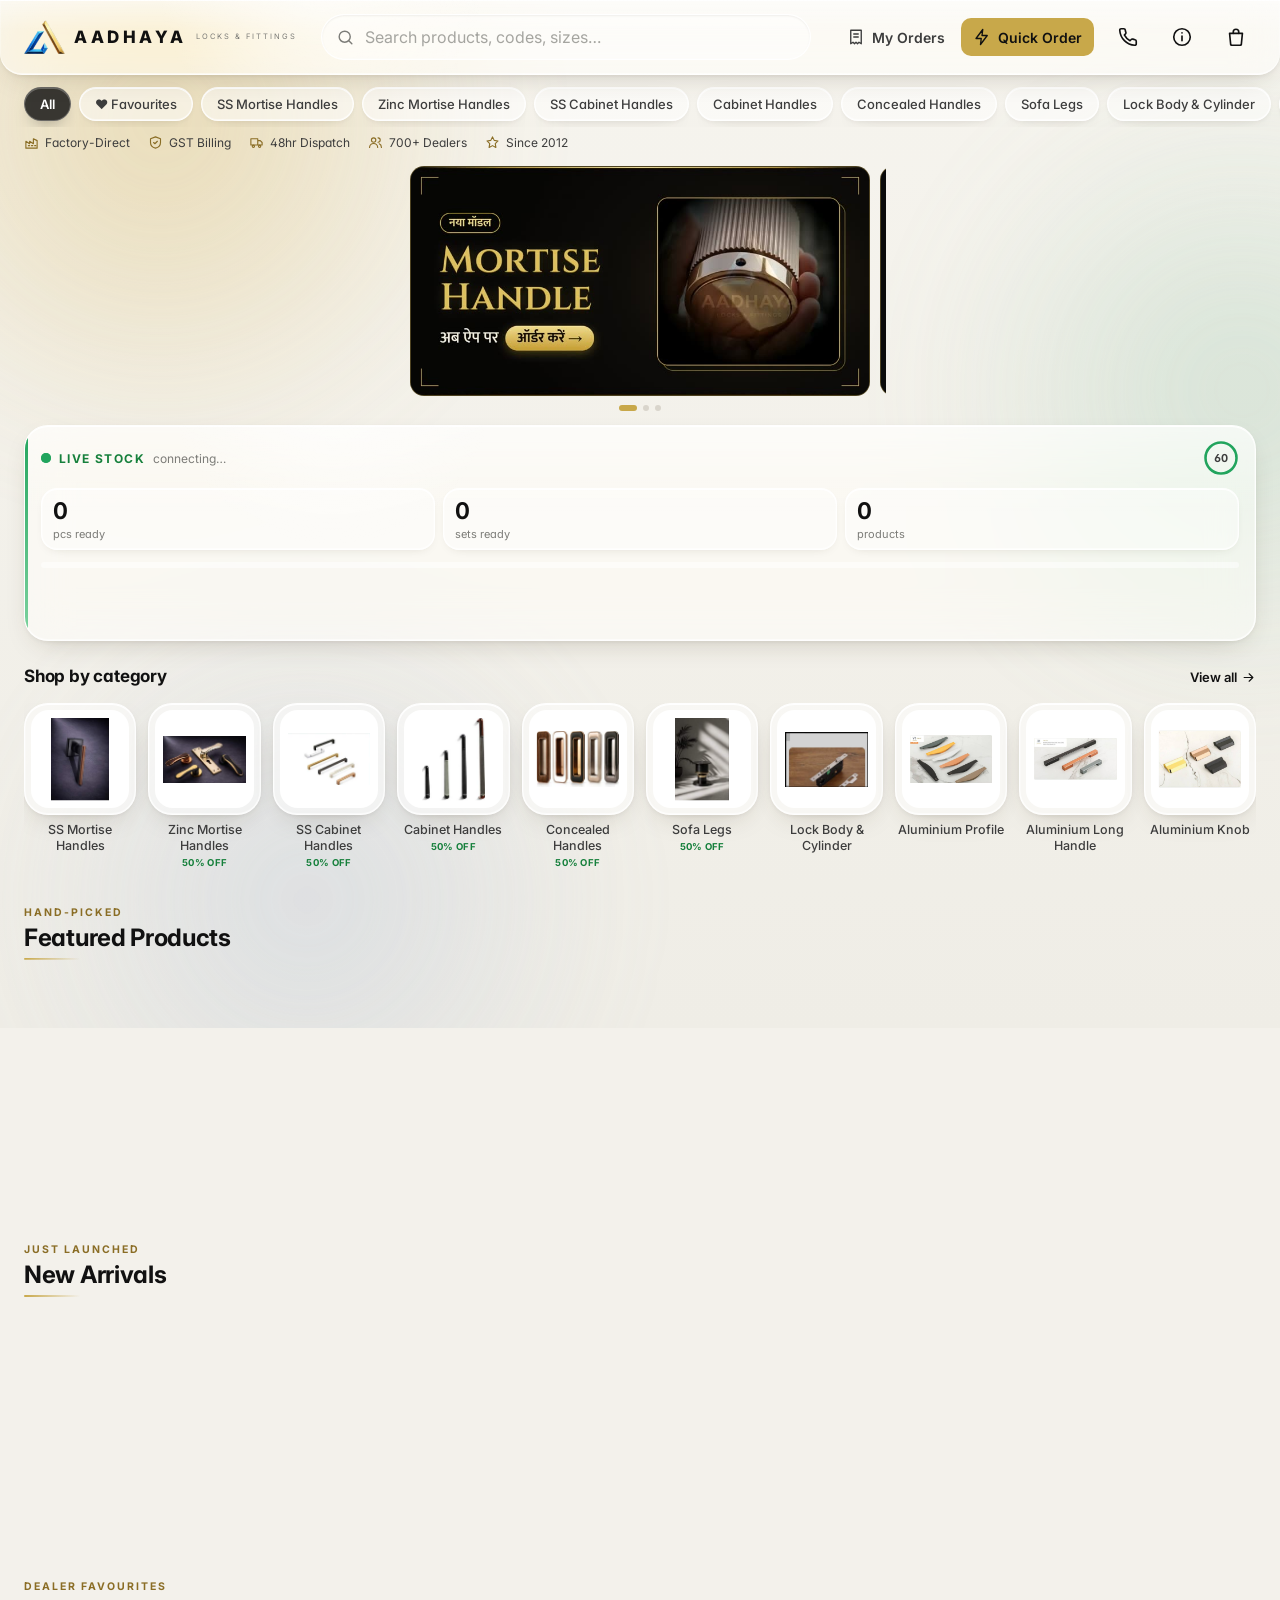
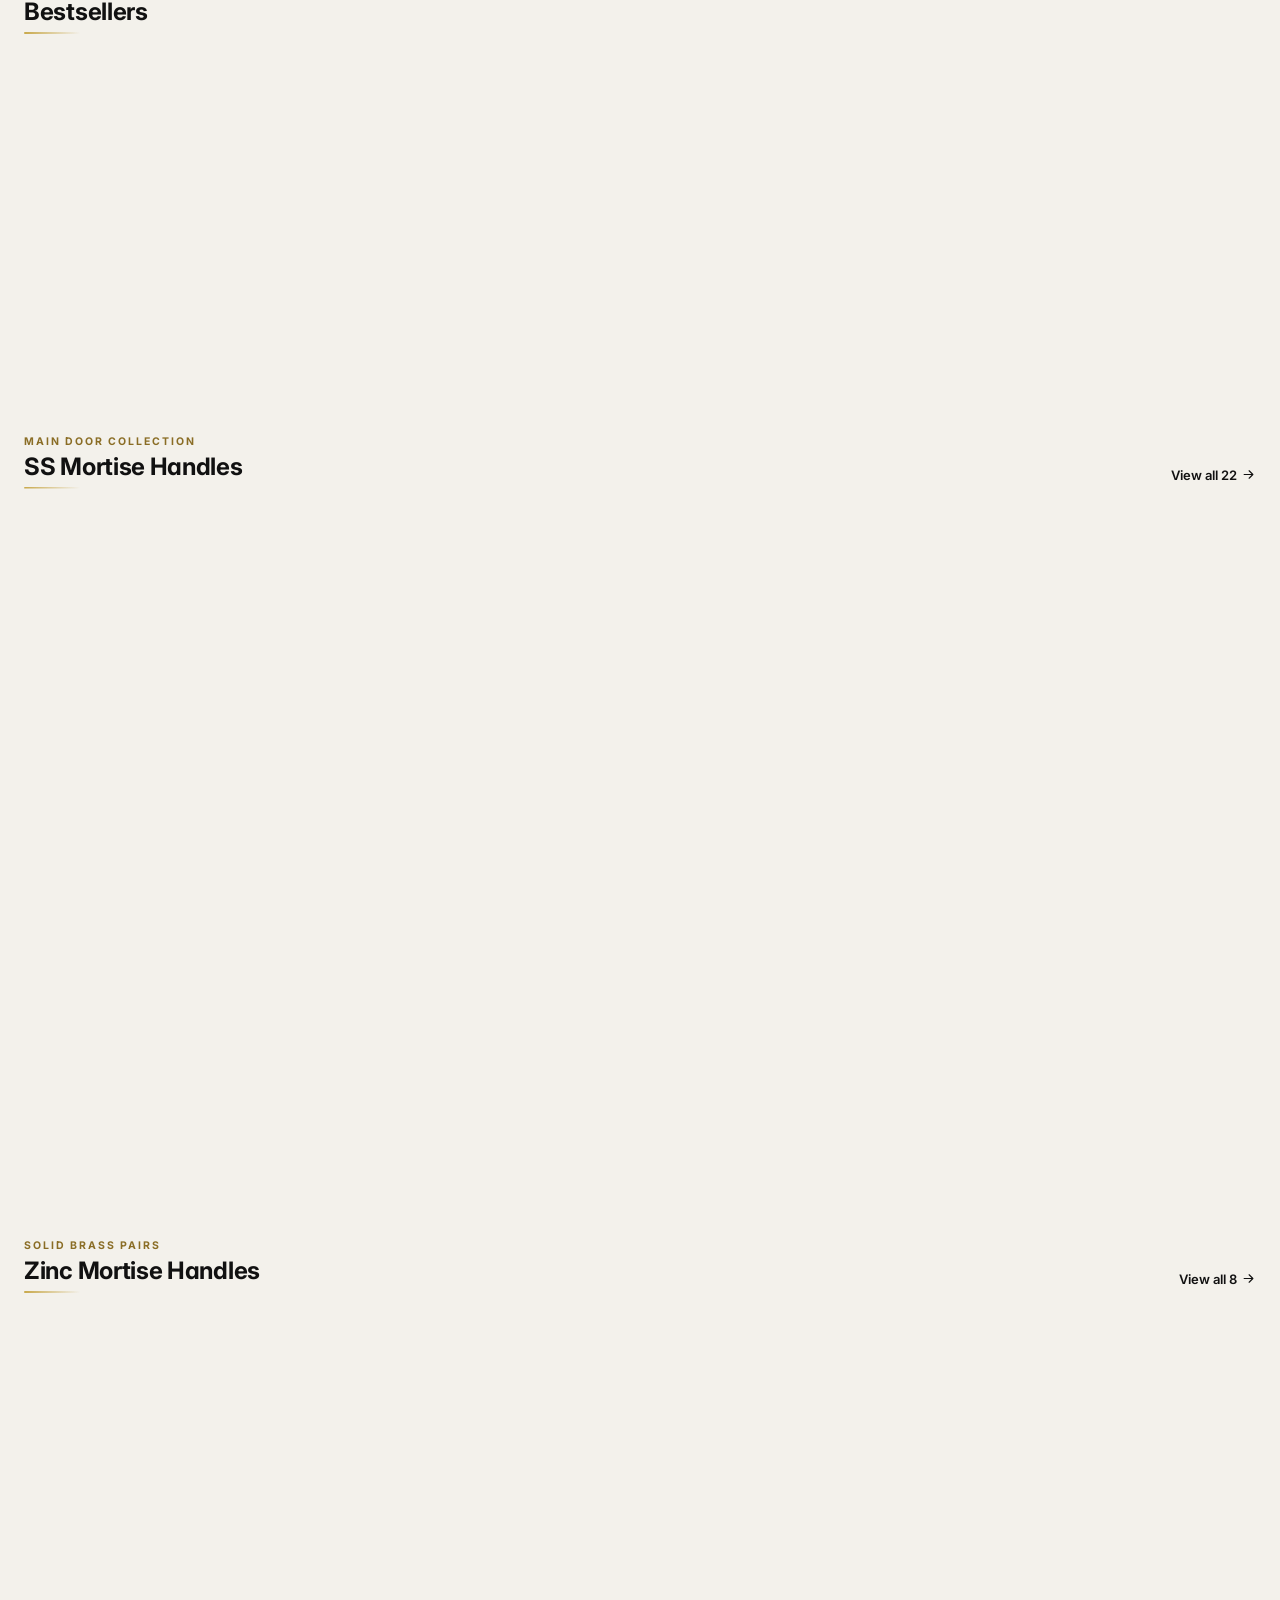
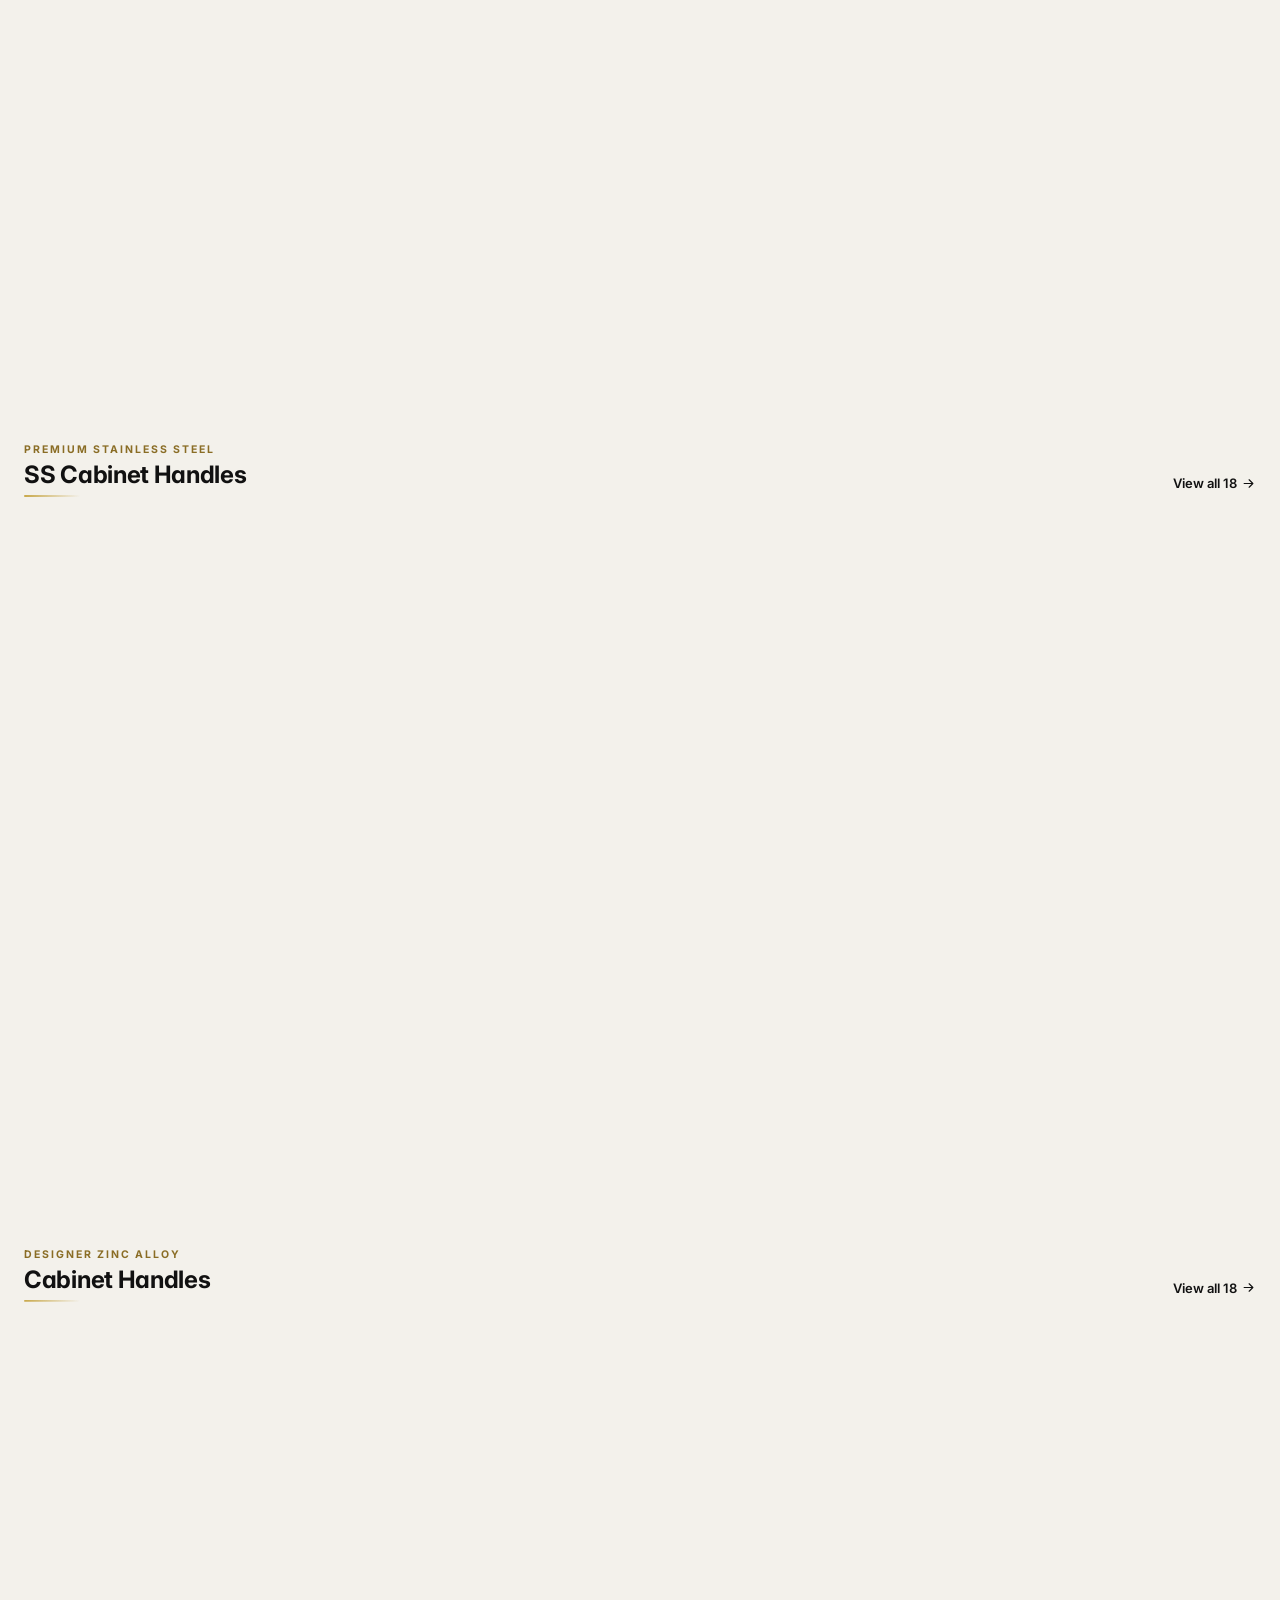
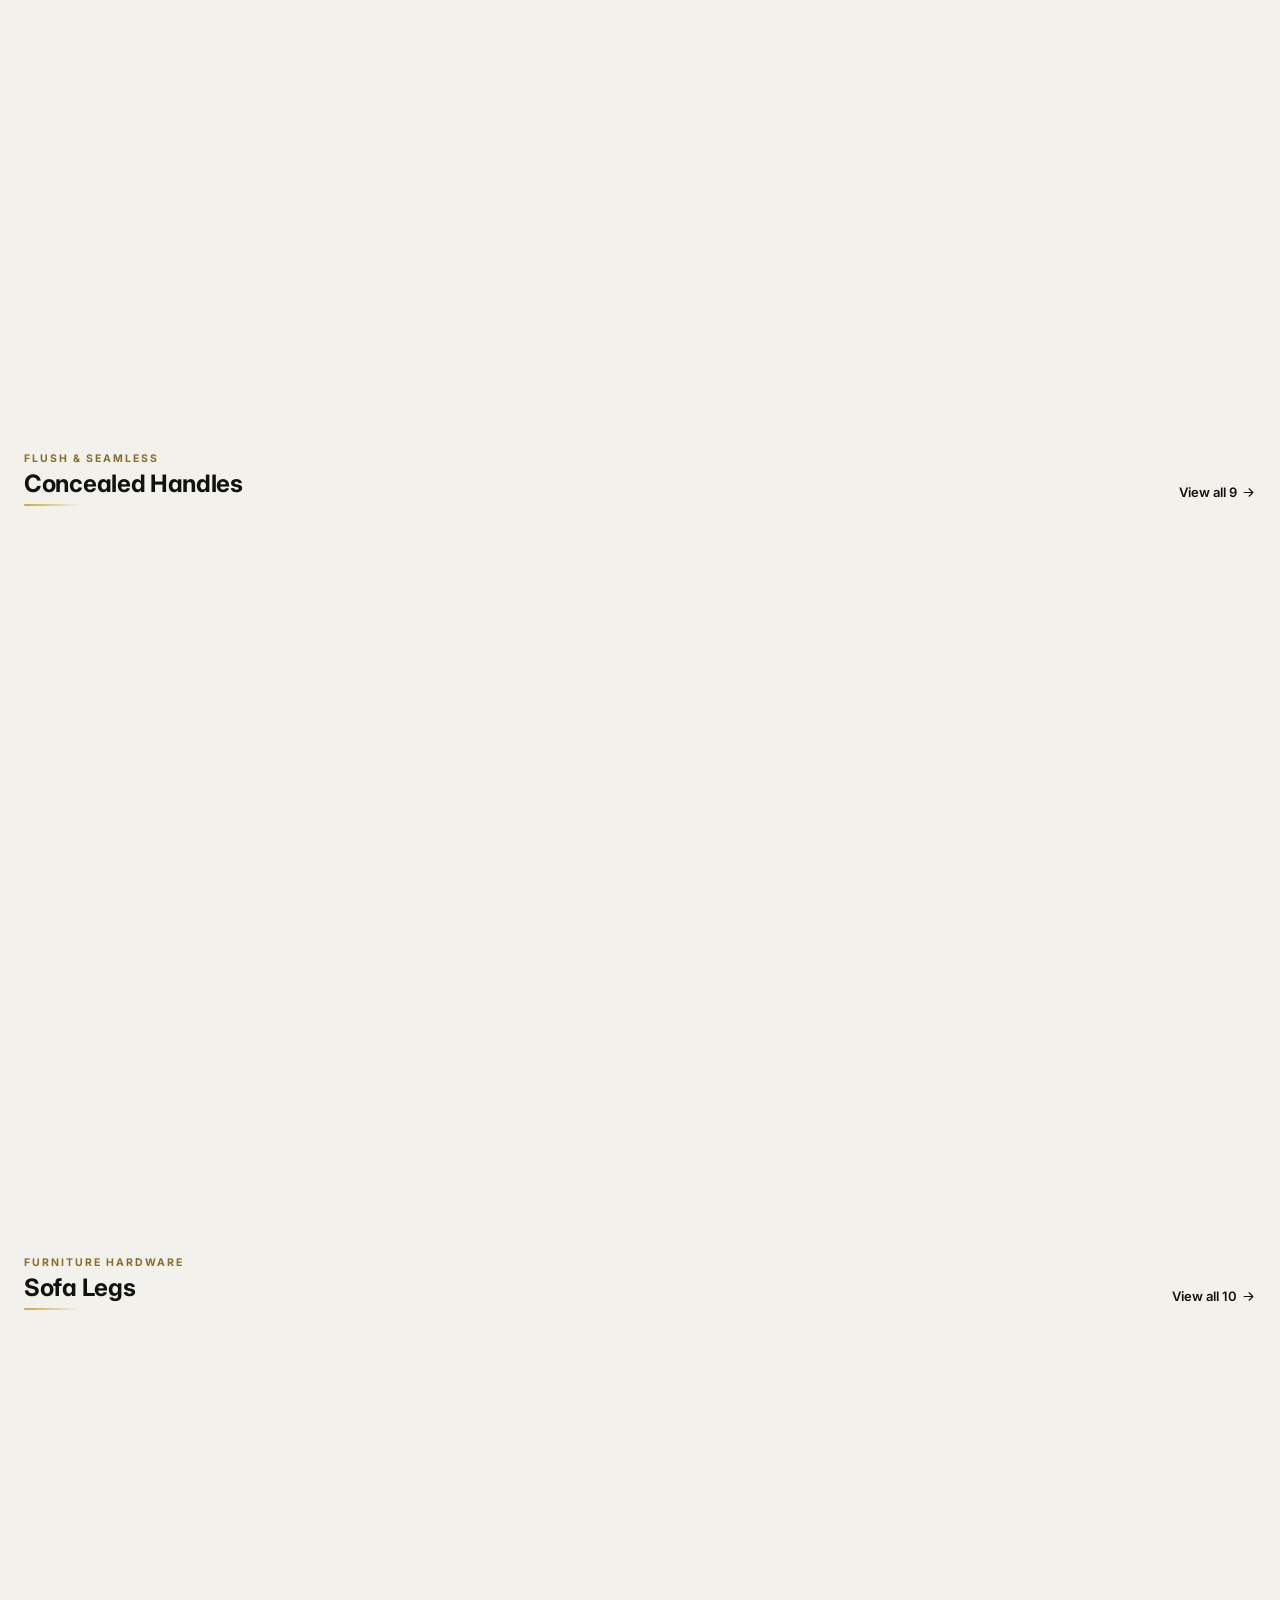
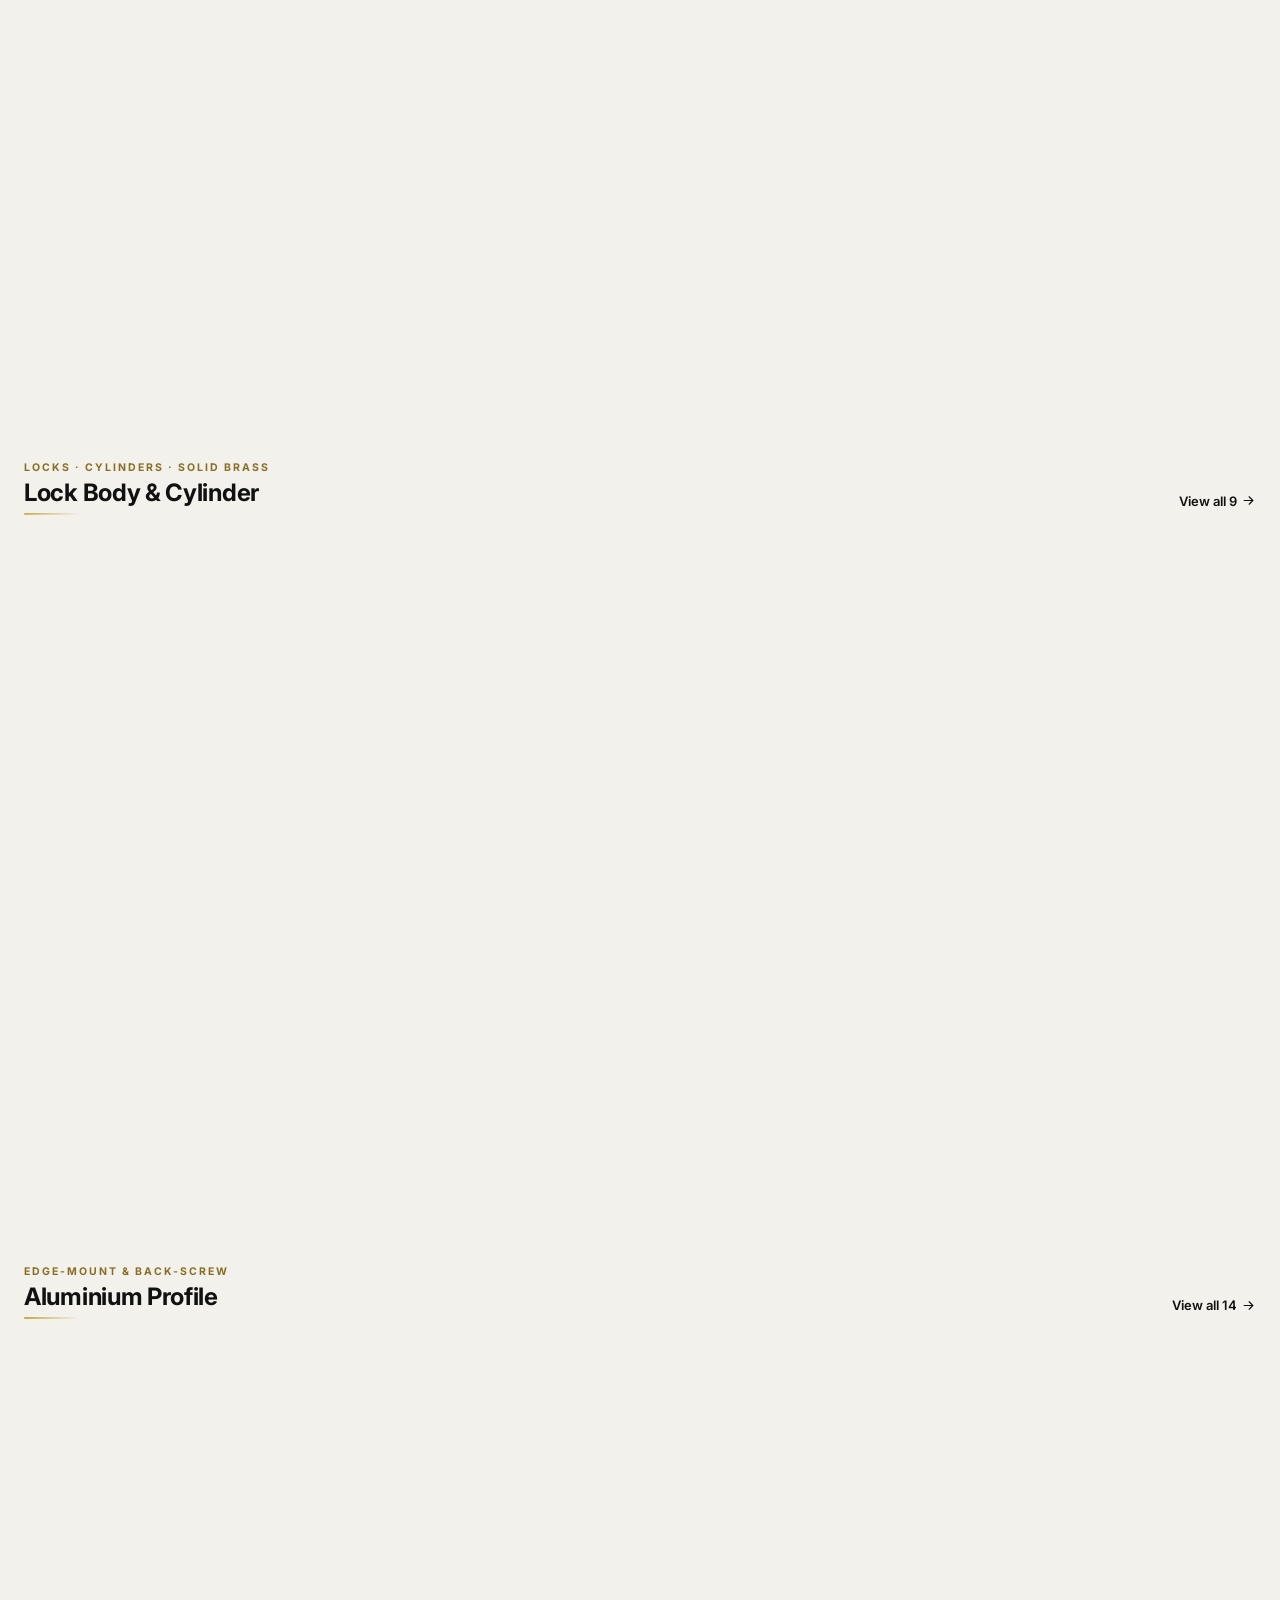
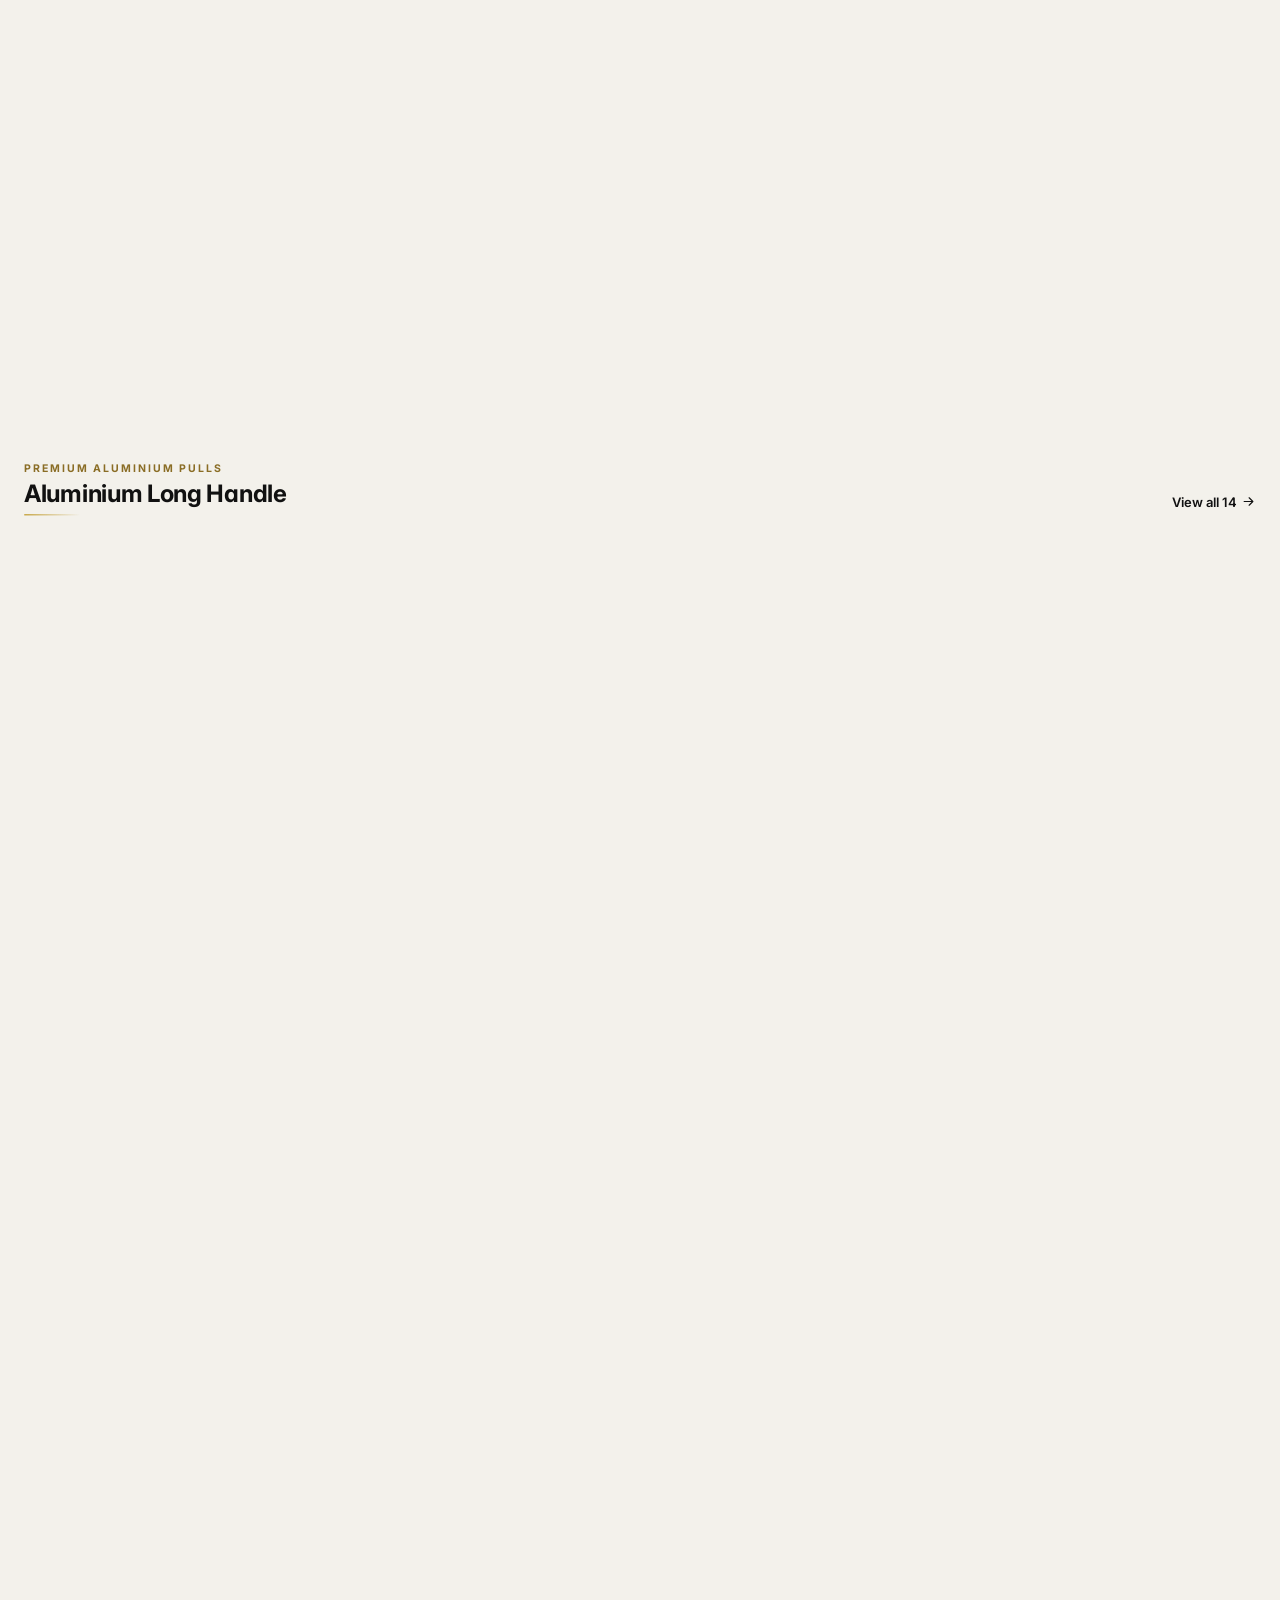
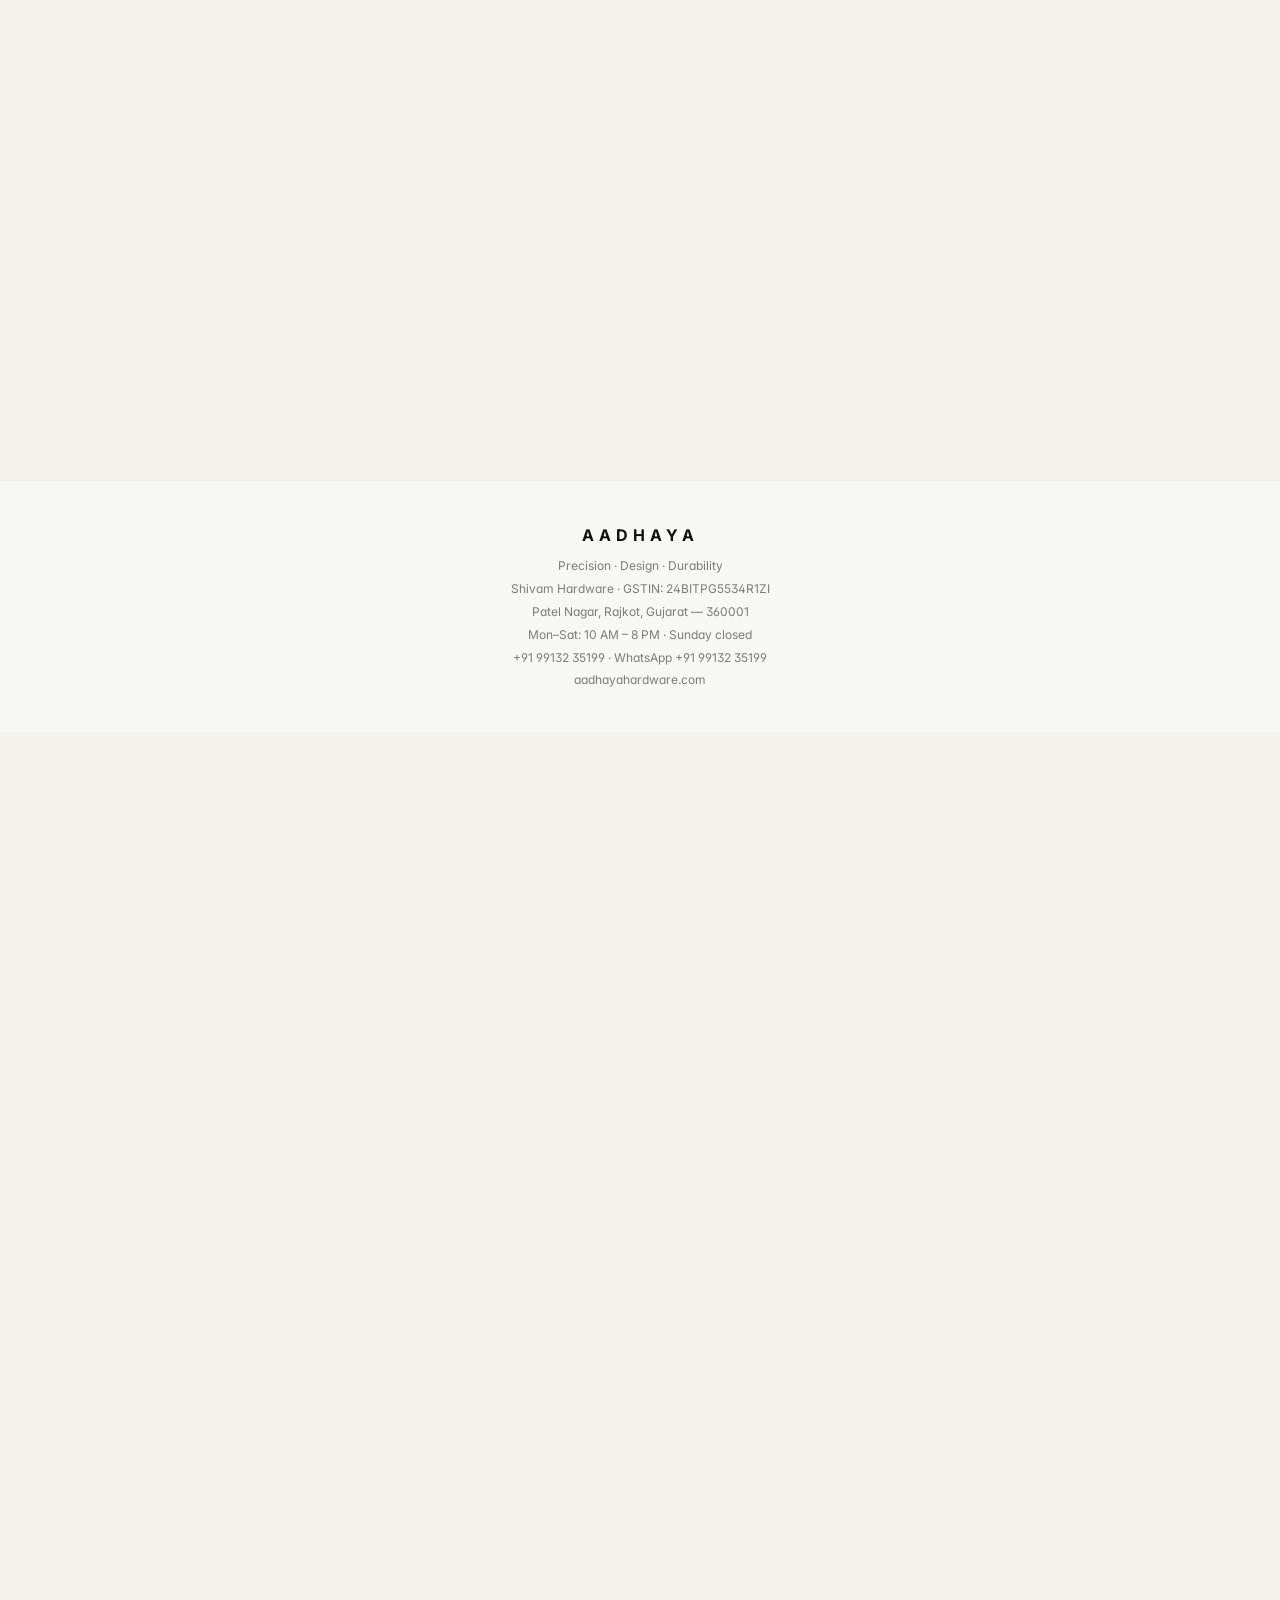
==== index.html @ ed4bbfc1 "Speed: faster order app on Android, same look - speed.js: one shared live-stock request, single rend" ====
<!DOCTYPE html>
<html lang="en"><head>
<meta charset="UTF-8"><meta name="viewport" content="width=device-width,initial-scale=1,viewport-fit=cover"><meta name="theme-color" content="#0A0A0A"><meta name="apple-mobile-web-app-capable" content="yes"><meta name="mobile-web-app-capable" content="yes"><meta name="apple-mobile-web-app-status-bar-style" content="black-translucent"><meta name="apple-mobile-web-app-title" content="AADHAYA"><meta name="format-detection" content="telephone=no">
<title>AADHAYA Hardware — Order</title>
<meta name="description" content="Order premium stainless steel cabinet handles, concealed handles, mortise locks, knobs & sofa legs factory-direct from AADHAYA, Rajkot. 130+ products, 6 finishes, dealer NETT pricing, 48-hour dispatch. Order on WhatsApp in 2 minutes.">
<link rel="canonical" href="https://order.aadhayahardware.com/">
<meta property="og:type" content="website">
<meta property="og:site_name" content="AADHAYA Hardware">
<meta property="og:title" content="AADHAYA Hardware — Dealer Order App">
<meta property="og:description" content="130+ premium SS hardware products with sizes, finishes & dealer pricing. Factory-direct from Rajkot. 48hr dispatch. Order on WhatsApp.">
<meta property="og:url" content="https://order.aadhayahardware.com/">
<meta property="og:image" content="https://order.aadhayahardware.com/og-image.jpg">
<meta property="og:image:width" content="1200">
<meta property="og:image:height" content="630">
<meta name="twitter:card" content="summary_large_image">
<meta name="twitter:title" content="AADHAYA Hardware — Dealer Order App">
<meta name="twitter:description" content="130+ premium SS hardware products, dealer NETT pricing, 48hr dispatch. Order on WhatsApp.">
<meta name="twitter:image" content="https://order.aadhayahardware.com/og-image.jpg">
<link rel="manifest" href="manifest.json">
<link rel="apple-touch-icon" href="apple-touch-icon.png">
<link rel="icon" type="image/png" sizes="192x192" href="icon-192.png">
<!-- SPEED (Nov 2026): data server se pehle hi jod lo, top banner ki photo aur zaroori files jaldi mangao -->
<link rel="preconnect" href="https://rtgfbovemrxfsiflwmvp.supabase.co" crossorigin>
<link rel="preload" as="image" href="launch-poster.jpg?v=1" fetchpriority="high">
<link rel="preload" as="script" href="ui.js?v=6">
<link rel="preload" as="script" href="livestock.js?v=5">
<link rel="preload" as="script" href="offers.js?v=4">
<link rel="preload" as="script" href="catalog.js?v=8">
<script src="speed.js?v=2"></script>
<script type="application/ld+json">
{"@context":"https://schema.org","@type":"HardwareStore","name":"AADHAYA Locks & Fittings","alternateName":"Aadhaya Hardware","legalName":"Shivam Hardware","url":"https://order.aadhayahardware.com/","image":"https://order.aadhayahardware.com/og-image.jpg","logo":"https://order.aadhayahardware.com/icon-512.png","telephone":"+919913235199","taxID":"24BITPG5534R1ZI","foundingDate":"2012","priceRange":"₹₹","address":{"@type":"PostalAddress","streetAddress":"Patel Nagar","addressLocality":"Rajkot","addressRegion":"Gujarat","postalCode":"360001","addressCountry":"IN"},"openingHoursSpecification":[{"@type":"OpeningHoursSpecification","dayOfWeek":["Monday","Tuesday","Wednesday","Thursday","Friday","Saturday"],"opens":"10:00","closes":"20:00"}],"sameAs":["https://aadhayahardware.com","https://wa.me/919913235199"],"makesOffer":{"@type":"Offer","itemOffered":{"@type":"ItemList","name":"Premium SS Hardware","itemListElement":[{"@type":"Product","name":"SS Cabinet Handles"},{"@type":"Product","name":"Concealed Handles"},{"@type":"Product","name":"SS Mortise Handles"},{"@type":"Product","name":"Zinc Mortise Handles"},{"@type":"Product","name":"Mortise Lock Bodies & Cylinders"},{"@type":"Product","name":"Sofa Legs"},{"@type":"Product","name":"Aluminium Profile Handles"},{"@type":"Product","name":"Aluminium Long Handles"},{"@type":"Product","name":"Aluminium Knobs"}]}}}
</script>
<style>
:root{--bg:#0A0A0A;--card:#161616;--gold:#C8A84A;--gold2:#E2C870;--txt:#EDEDED;--mut:#9A9A9A;--teal:#0D9488;--line:#262626}
*{margin:0;padding:0;box-sizing:border-box;-webkit-tap-highlight-color:transparent}
body{background:var(--bg);color:var(--txt);font-family:'Segoe UI',system-ui,-apple-system,sans-serif;padding-bottom:74px}
header{position:sticky;top:0;z-index:50;background:rgba(10,10,10,.97);border-bottom:1px solid var(--line);padding:14px 16px 10px}
.hrow{display:flex;align-items:center}
.brand{display:flex;align-items:center;gap:9px;flex:1}
.hdrlogo{height:34px;width:auto;flex:0 0 auto}
.infopic{width:100%;display:block}
.brand b{color:var(--gold);letter-spacing:4px;font-size:19px;font-weight:800}
.brand span{font-size:8px;letter-spacing:2px;color:var(--mut)}
.cartBtn{position:relative;width:40px;height:40px;border-radius:11px;background:var(--card);border:1px solid var(--line);color:var(--gold);font-size:19px;display:flex;align-items:center;justify-content:center}
.cartBtn .ct{position:absolute;top:-6px;right:-6px;min-width:18px;height:18px;border-radius:9px;background:var(--gold);color:#000;font-size:10px;font-weight:800;display:flex;align-items:center;justify-content:center;padding:0 4px}
.search{margin-top:10px;display:flex;background:var(--card);border:1px solid var(--line);border-radius:12px;padding:10px 12px;gap:8px}
.search input{flex:1;background:none;border:0;outline:0;color:var(--txt);font-size:16px}
.chips{display:flex;gap:8px;overflow-x:auto;padding:10px 16px;scrollbar-width:none}
.chips::-webkit-scrollbar{display:none}
.chip{flex:0 0 auto;padding:10px 17px;border-radius:22px;border:1px solid rgba(75,180,235,.40);background:rgba(75,180,235,.13);font-size:13px;color:#a6daf5;white-space:nowrap;font-weight:500}
.chip.on{background:linear-gradient(135deg,#56b8ea,#2f93cf);color:#fff;border-color:#56b8ea;font-weight:700;box-shadow:0 3px 12px rgba(56,150,210,.45)}
.hero{position:relative;margin:8px 16px 6px;border:1px solid rgba(200,168,74,.30);border-radius:18px;padding:22px 20px;overflow:hidden;background:radial-gradient(130% 150% at 0% 0%,#1c1408 0%,#100f0c 52%),linear-gradient(135deg,#141414,#050505)}
.hero::before{content:"";position:absolute;left:0;right:0;top:0;height:2px;background:linear-gradient(90deg,transparent,var(--gold2),transparent);opacity:.75}
.hero::after{content:"";position:absolute;right:-70px;top:-70px;width:220px;height:220px;border-radius:50%;background:radial-gradient(circle,rgba(200,168,74,.20),transparent 70%);pointer-events:none}
.hero>*{position:relative;z-index:1}
.hrow{display:flex;align-items:center;justify-content:space-between;gap:10px;flex-wrap:wrap}
.hero .ov{display:inline-flex;align-items:center;gap:8px;font-size:9px;letter-spacing:2.5px;color:var(--gold2);text-transform:uppercase}
.hero .ov::before{content:"";width:18px;height:1px;background:var(--gold2);opacity:.7}
.hoff{font-size:9.5px;font-weight:700;letter-spacing:.5px;color:var(--gold2);background:rgba(200,168,74,.12);border:1px solid rgba(200,168,74,.45);padding:4px 10px;border-radius:20px;white-space:nowrap}
.hero h1{font-family:Georgia,serif;font-size:27px;line-height:1.16;margin:12px 0 0;font-weight:400;color:#f4f0e6}
.hero h1 em{font-style:normal;color:var(--gold2)}
.hero p{font-size:11.5px;line-height:1.6;color:#a9a9a9;margin:9px 0 0;max-width:320px}
.stats{display:flex;margin-top:16px;border-top:1px solid rgba(255,255,255,.07);padding-top:13px}
.stats div{flex:1;text-align:center;position:relative}
.stats div+div::before{content:"";position:absolute;left:0;top:50%;transform:translateY(-50%);height:26px;width:1px;background:rgba(255,255,255,.08)}
.stats b{color:var(--gold2);font-size:18px;display:block;font-family:Georgia,serif}
.stats span{font-size:8.5px;color:#8a8a8a;letter-spacing:.5px}
.sec{padding:18px 16px 8px}
.sec .ov{font-size:9px;letter-spacing:2px;color:var(--gold)}
.sec h2{font-size:17px;margin-top:2px}
.grid{display:grid;grid-template-columns:1fr 1fr;gap:11px;padding:8px 16px 16px}
.pc{background:var(--card);border:1px solid var(--line);border-radius:13px;overflow:hidden}
.pc .imw{position:relative;background:#fff;aspect-ratio:1}
.pc img{width:100%;height:100%;object-fit:contain}
.bdg{position:absolute;top:7px;left:7px;display:flex;gap:4px}
.bdg i{font-style:normal;font-size:7.5px;font-weight:800;letter-spacing:.8px;padding:3px 6px;border-radius:4px;background:var(--gold);color:#000}
.bdg i.new{background:var(--teal);color:#fff}
.bdg i.off{background:#25D366;color:#fff}
.pc .bd{padding:9px 11px 11px}
.pc .cd{font-size:9px;letter-spacing:1.4px;color:var(--gold)}
.pc .nm{font-size:13px;font-weight:600;margin:2px 0;white-space:nowrap;overflow:hidden;text-overflow:ellipsis}
.pc .pr{font-size:12px;color:#ccc}
.empty{padding:40px;text-align:center;color:var(--mut);font-size:13px}
.ov-bg{position:fixed;inset:0;background:rgba(0,0,0,.72);z-index:90;display:none}
.ov-bg.open{display:block}
.sheet{position:fixed;left:0;right:0;bottom:0;top:5%;background:var(--bg);z-index:100;border-radius:20px 20px 0 0;display:none;flex-direction:column;border-top:1px solid var(--gold)}
.sheet.open{display:flex}
.sh-top{display:flex;align-items:center;padding:12px 16px;gap:10px;border-bottom:1px solid var(--line)}
.sh-top b{flex:1;font-size:13px;letter-spacing:1px;color:var(--gold)}
.x{width:32px;height:32px;border-radius:50%;background:var(--card);border:1px solid var(--line);color:#fff;font-size:16px;display:flex;align-items:center;justify-content:center}
.sh-body{flex:1;overflow-y:auto}
.sh-img{background:#fff;height:240px;display:flex;align-items:center;justify-content:center}
.sh-img img{max-width:90%;max-height:90%;object-fit:contain}
.sh-pad{padding:18px 18px 24px}
.sh-pad .sr{font-size:9px;letter-spacing:2px;color:var(--gold)}
.sh-pad h2{font-family:Georgia,serif;font-size:25px;margin:4px 0 2px}
.sh-pad .mdl{font-size:9px;letter-spacing:2px;color:var(--mut)}
.sh-pad p.desc{font-size:12.5px;line-height:1.6;color:#bbb;margin:12px 0 16px}
.lbl{font-size:9px;letter-spacing:2px;color:var(--gold);margin:14px 0 8px}
.opts{display:flex;flex-wrap:wrap;gap:8px}
.opt{padding:8px 13px;border-radius:9px;border:1px solid var(--line);background:var(--card);font-size:12.5px;color:#ddd}
.opt.on{border-color:var(--gold);background:rgba(200,168,74,.16);color:var(--gold2);font-weight:600}
table{width:100%;border:1px solid var(--line);border-radius:11px;border-collapse:separate;border-spacing:0;overflow:hidden}
td{padding:9px 13px;font-size:12px}
tr:nth-child(odd) td{background:var(--card)}
td:last-child{text-align:right;color:var(--gold);font-weight:700}
.qtyrow{display:flex;align-items:center;gap:14px;margin-top:10px}
.stepper{display:flex;align-items:center;border:1px solid var(--line);border-radius:10px;overflow:hidden}
.stepper button{width:42px;height:42px;background:var(--card);border:0;color:var(--gold);font-size:20px}
.stepper span,.stepper .qin{width:46px;text-align:center;font-size:16px;font-weight:700}
.qin{border:0;outline:0;background:transparent;color:inherit;font:inherit;font-weight:700;text-align:center;padding:0;-moz-appearance:textfield;font-variant-numeric:tabular-nums}.qin::-webkit-outer-spin-button,.qin::-webkit-inner-spin-button{-webkit-appearance:none;margin:0}.qin:focus{background:rgba(200,168,74,.15);border-radius:6px}
.cq .qin{width:44px;height:30px;font-size:15px}
.linep{flex:1;text-align:right;font-size:13px}
.linep b{color:var(--gold2);font-size:17px}
.sh-cta{display:flex;gap:10px;padding:12px 16px;border-top:1px solid var(--line);background:var(--bg)}
.btn{flex:1;border:0;border-radius:11px;padding:15px;font-size:14.5px;font-weight:700;text-align:center;text-decoration:none;color:#000;background:var(--gold)}
.btn.wa{background:#25D366;color:#fff}
.btn:disabled{opacity:.4}
/* cart */
.citem{display:flex;gap:12px;padding:13px 16px;border-bottom:1px solid var(--line);align-items:center}
.citem img{width:58px;height:58px;border-radius:9px;background:#fff;object-fit:contain;flex:0 0 auto}
.citem .ci{flex:1;min-width:0}
.citem .ci .c1{font-size:13px;font-weight:600}
.citem .ci .c2{font-size:11px;color:var(--mut);margin-top:2px}
.citem .ci .c3{font-size:12px;color:var(--gold);margin-top:3px}
.citem .cq{display:flex;align-items:center;gap:8px}
.citem .cq button{width:30px;height:30px;border-radius:8px;background:var(--card);border:1px solid var(--line);color:var(--gold);font-size:16px}
.citem .cq span{min-width:22px;text-align:center;font-weight:700;font-size:14px}
.del{color:#e25;font-size:12px;background:none;border:0;margin-left:6px}
.summary{padding:16px;border-top:1px solid var(--line)}
.summary .row{display:flex;justify-content:space-between;font-size:13px;padding:4px 0}
.summary .tot{font-size:18px;font-weight:800;color:var(--gold2);padding-top:8px;border-top:1px solid var(--line);margin-top:6px}
.form{padding:0 16px 16px}
.form input{width:100%;background:var(--card);border:1px solid var(--line);border-radius:11px;padding:14px;color:#fff;font-size:16px;margin-top:10px;outline:0}
.form input:focus{border-color:var(--gold)}
.muted{font-size:11px;color:var(--mut);padding:0 16px 10px}
footer{padding:26px 16px 18px;text-align:center;border-top:1px solid var(--line);margin-top:10px}
footer b{color:var(--gold);letter-spacing:4px}
footer p{font-size:10px;color:var(--mut);margin-top:5px}
.toast{position:fixed;bottom:84px;left:50%;transform:translateX(-50%);background:var(--gold);color:#000;font-weight:700;font-size:13px;padding:11px 20px;border-radius:24px;z-index:200;opacity:0;transition:opacity .25s;pointer-events:none}
.toast.show{opacity:1}
.inforow{display:flex;gap:13px;align-items:center;padding:13px;background:var(--card);border:1px solid var(--line);border-radius:11px;margin-bottom:9px;text-decoration:none;color:var(--txt)}
.inforow .ic{font-size:18px;flex:0 0 auto;width:24px;text-align:center}
.inforow .it{font-size:11px;color:var(--mut);letter-spacing:.5px}
.inforow .iv{font-size:13.5px;font-weight:600;margin-top:2px}
.inforow.nolink{cursor:default}
/* ===== LANDING PAGE ===== */
#landing{display:none;position:fixed;inset:0;z-index:70;overflow-y:auto;-webkit-overflow-scrolling:touch;background:radial-gradient(135% 95% at 50% -12%,#0e1c18 0%,#0A0A0A 52%);color:var(--txt)}
body.landing-on{overflow:hidden}
.lbar{background:#07110e;border-bottom:1px solid var(--line);color:var(--gold2);font-size:9.5px;letter-spacing:1.4px;text-align:center;padding:8px 12px;font-weight:600}
.lhead{display:flex;align-items:center;gap:12px;padding:13px 18px;position:sticky;top:0;background:rgba(8,12,11,.88);backdrop-filter:blur(10px);border-bottom:1px solid var(--line);z-index:5}
.lbrand{flex:1;display:flex;flex-direction:column;line-height:1.05;cursor:pointer}
.lbrand b{color:var(--gold);letter-spacing:4px;font-size:20px;font-weight:800}
.lbrand span{font-size:7.5px;letter-spacing:2px;color:var(--mut);margin-top:4px}
.lnav{display:none;gap:24px}
.lnav a{color:#cfcfcf;font-size:12.5px;text-decoration:none;letter-spacing:.4px}
.lnav a:hover{color:var(--gold2)}
.lcta-sm{border:0;background:var(--gold);color:#000;font-weight:700;font-size:12.5px;padding:9px 16px;border-radius:9px;cursor:pointer;white-space:nowrap}
.lhero{display:flex;flex-direction:column;gap:6px;padding:30px 18px 8px;max-width:1140px;margin:0 auto}
.leyebrow{display:inline-flex;align-items:center;gap:8px;color:var(--teal);font-size:10px;letter-spacing:2.4px;font-weight:700}
.leyebrow i{width:22px;height:2px;background:var(--teal);display:inline-block}
.leyebrow.center{justify-content:center}
.lhero h1{font-family:Georgia,'Times New Roman',serif;font-size:33px;line-height:1.16;margin:14px 0 0;font-weight:400;color:#f3efe6}
.lhero h1 em{color:var(--gold2);font-style:normal;font-weight:700}
.lhero p.lsub{font-size:13.5px;line-height:1.7;color:#b6b6b6;max-width:520px;margin-top:14px}
.lbtns{display:flex;flex-wrap:wrap;gap:11px;margin-top:22px}
.lbtn{border:0;border-radius:12px;padding:15px 22px;font-size:14px;font-weight:700;cursor:pointer;text-decoration:none;display:inline-flex;align-items:center;justify-content:center;gap:8px}
.lbtn.gold{background:linear-gradient(135deg,var(--gold2),var(--gold));color:#000;box-shadow:0 6px 22px rgba(200,168,74,.26)}
.lbtn.wa{background:#25D366;color:#fff}
.lbtn.sm{padding:12px 20px;font-size:13px}
.ltrust{display:flex;gap:6px;margin-top:28px;border-top:1px solid var(--line);padding-top:18px}
.ltrust div{flex:1;text-align:center}
.ltrust b{display:block;color:var(--gold2);font-size:22px;font-weight:800;font-family:Georgia,serif}
.ltrust b small{font-size:11px}
.ltrust span{font-size:8px;letter-spacing:1.1px;color:#888}
.lhero-r{margin-top:30px}
.lhcard{position:relative;border:1px solid rgba(200,168,74,.3);border-radius:18px;overflow:hidden;background:#fff;aspect-ratio:4/3}
.lhcard img{width:100%;height:100%;object-fit:contain}
.lhcard .ltagp{position:absolute;top:12px;left:12px;background:rgba(0,0,0,.78);color:#fff;font-size:9px;letter-spacing:1.4px;padding:6px 11px;border-radius:20px}
.lsec{max-width:1140px;margin:0 auto;padding:46px 18px 4px}
.lsec-h{text-align:center;margin-bottom:24px}
.lsec-h h2{font-family:Georgia,serif;font-size:25px;margin-top:8px;color:#f1ede4;font-weight:400}
.lcats{display:grid;grid-template-columns:1fr 1fr;gap:12px}
.lcard{background:var(--card);border:1px solid var(--line);border-radius:14px;overflow:hidden;cursor:pointer;transition:border-color .2s,transform .2s}
.lcard:hover{border-color:var(--gold);transform:translateY(-2px)}
.lcimg{position:relative;background:#fff;aspect-ratio:1}
.lcimg img{width:100%;height:100%;object-fit:contain}
.lcimg .lcoff{position:absolute;top:7px;left:7px;background:#25D366;color:#fff;font-size:8px;font-weight:800;letter-spacing:.5px;padding:3px 7px;border-radius:5px}
.lcbd{padding:11px 13px 13px}
.lct{font-size:8.5px;letter-spacing:1.3px;color:var(--teal);font-weight:700;white-space:nowrap;overflow:hidden;text-overflow:ellipsis}
.lcn{font-size:14px;font-weight:600;margin:3px 0 4px}
.lcc{font-size:11px;color:var(--gold)}
.loffer{padding:34px 18px}
.loff-in{max-width:1140px;margin:0 auto;background:linear-gradient(135deg,#1a1405,#2c2207);border:1px solid rgba(200,168,74,.4);border-radius:18px;padding:28px 22px;text-align:center}
.loff-tag{color:var(--teal);font-size:10px;letter-spacing:2.4px;font-weight:700}
.loff-h{font-family:Georgia,serif;font-size:38px;color:var(--gold2);margin:7px 0 4px}
.loff-p{font-size:12.5px;color:#c7c0a8;margin-bottom:18px;line-height:1.6}
.lwhy-grid{display:grid;grid-template-columns:1fr 1fr;gap:12px}
.lwcard{background:var(--card);border:1px solid var(--line);border-radius:14px;padding:18px}
.lwcard .lwic{font-size:22px}
.lwcard h3{font-size:14px;margin:10px 0 6px;color:#eee}
.lwcard p{font-size:11.5px;color:#9a9a9a;line-height:1.6}
.lband{text-align:center;padding:52px 18px;max-width:760px;margin:0 auto}
.lband h2{font-family:Georgia,serif;font-size:28px;color:#f1ede4;font-weight:400}
.lband p{font-size:13px;color:#aaa;margin:10px 0 20px}
.lfoot{border-top:1px solid var(--line);margin-top:24px;padding:30px 18px 92px;text-align:center}
.lfoot b{color:var(--gold);letter-spacing:4px;font-size:18px}
.lfoot>p{font-size:10px;color:var(--mut);margin-top:6px;letter-spacing:1px}
.lfoot-rows{max-width:430px;margin:18px auto 0;display:flex;flex-direction:column;gap:8px}
.lfrow{display:flex;gap:11px;align-items:center;background:var(--card);border:1px solid var(--line);border-radius:11px;padding:11px 13px;text-decoration:none;color:var(--txt);text-align:left}
.lfrow .ic{font-size:16px;width:22px;text-align:center;flex:0 0 auto}
.lfrow .it{font-size:10px;color:var(--mut);letter-spacing:.4px}
.lfrow .iv{font-size:13px;font-weight:600;margin-top:1px}
.lfoot-cr{font-size:10px;color:var(--mut);margin-top:20px}
.lwa-float{position:fixed;right:16px;bottom:18px;width:54px;height:54px;border-radius:50%;background:#25D366;color:#fff;font-size:25px;display:flex;align-items:center;justify-content:center;text-decoration:none;box-shadow:0 6px 20px rgba(37,211,102,.5);z-index:9}
@media(min-width:760px){
 .lnav{display:flex}
 .lhero{display:grid;grid-template-columns:1.1fr .9fr;align-items:center;gap:44px;padding-top:50px}
 .lhero-r{margin-top:0}
 .lhero h1{font-size:46px}
 .lcats{grid-template-columns:repeat(4,1fr)}
 .lwhy-grid{grid-template-columns:repeat(4,1fr)}
 .lsec-h h2{font-size:31px}
 .loff-h{font-size:46px}
 .lbar{font-size:11px}
}

/* ===== PREMIUM UPGRADE PACK ===== */
@keyframes sheetUp{from{transform:translateY(100%)}to{transform:translateY(0)}}
@keyframes fadeUp{from{opacity:0;transform:translateY(9px)}to{opacity:1;transform:translateY(0)}}
@keyframes barUp{from{transform:translateY(130%)}to{transform:translateY(0)}}
.sheet.open{animation:sheetUp .34s cubic-bezier(.22,1,.36,1)}
.grid .pc{animation:fadeUp .4s ease both}
.pc{transition:transform .14s ease,border-color .2s,box-shadow .2s}
.pc:active{transform:scale(.975)}
@media(hover:hover){.pc:hover{border-color:rgba(200,168,74,.5);box-shadow:0 12px 30px rgba(0,0,0,.5);transform:translateY(-3px)}}
.chip{transition:background .2s,color .2s,border-color .2s,transform .12s}
.chip:active{transform:scale(.95)}
.btn,.opt,.stepper button,.cartBtn{transition:transform .12s ease,filter .18s,background .2s,border-color .2s}
.btn:active{transform:scale(.975)}.opt:active{transform:scale(.95)}.cartBtn:active{transform:scale(.92)}
button:focus-visible,a:focus-visible,input:focus-visible,.opt:focus-visible,.chip:focus-visible,[role=button]:focus-visible{outline:2px solid var(--gold2);outline-offset:2px}
.opt .sw{display:inline-block;width:11px;height:11px;border-radius:50%;margin-right:7px;vertical-align:-1px;border:1px solid rgba(255,255,255,.28);box-shadow:inset 0 0 0 1px rgba(0,0,0,.25)}
.pc .swr{display:flex;gap:4px;margin:6px 0 2px;align-items:center}
.pc .swr i{width:11px;height:11px;border-radius:50%;border:1px solid rgba(255,255,255,.22);box-shadow:inset 0 0 0 1px rgba(0,0,0,.2)}
.pc .swr span{font-size:9px;color:var(--mut);margin-left:1px}
.trust{display:flex;gap:7px;overflow-x:auto;padding:0 16px 6px;scrollbar-width:none}
.trust::-webkit-scrollbar{display:none}
.trust div{flex:0 0 auto;display:flex;align-items:center;gap:5px;font-size:10.5px;color:#cdb86a;background:rgba(200,168,74,.07);border:1px solid var(--line);border-radius:20px;padding:7px 12px;white-space:nowrap}
#orderBar{position:fixed;left:0;right:0;bottom:0;z-index:60;display:none;align-items:center;gap:12px;padding:11px 16px calc(11px + env(safe-area-inset-bottom));background:linear-gradient(135deg,var(--gold2),var(--gold));color:#000;cursor:pointer;box-shadow:0 -7px 26px rgba(0,0,0,.55);animation:barUp .32s cubic-bezier(.22,1,.36,1)}
#orderBar.show{display:flex}
#orderBar .ob-l{flex:1;line-height:1.16}
#orderBar .ob-n{font-size:13.5px;font-weight:800;letter-spacing:.2px}
#orderBar .ob-s{font-size:10.5px;font-weight:600;opacity:.72}
#orderBar .ob-go{background:#0A0A0A;color:var(--gold2);font-weight:800;font-size:13px;padding:11px 17px;border-radius:11px;white-space:nowrap}
.ohrow{display:flex;gap:11px;align-items:center;background:var(--card);border:1px solid var(--line);border-radius:11px;padding:11px 13px;margin-bottom:8px}
.ohrow .ohi{flex:1;min-width:0}.ohrow .oht{font-size:12.5px;font-weight:600}.ohrow .ohd{font-size:10px;color:var(--mut);margin-top:2px}
.ohrow .ohb{background:var(--gold);color:#000;border:0;font-weight:700;font-size:11.5px;padding:8px 13px;border-radius:9px;cursor:pointer;flex:0 0 auto}
.reorder-btn{display:block;width:calc(100% - 32px);margin:14px 16px;background:var(--card);border:1px solid var(--gold);color:var(--gold2);font-weight:700;font-size:13px;padding:13px;border-radius:11px;cursor:pointer}
.shipnote{display:flex;gap:8px;align-items:center;margin:0 16px 6px;font-size:11px;color:#8fae9f;background:rgba(13,148,136,.08);border:1px solid rgba(13,148,136,.25);border-radius:10px;padding:9px 12px}
@media(prefers-reduced-motion:reduce){*{animation:none!important;transition:none!important}}

/* ===== MOBILE-FRIENDLY PACK ===== */
html{-webkit-text-size-adjust:100%;text-size-adjust:100%}
body{overflow-x:hidden;max-width:100vw}
.sh-body,.chips,.trust,.opts,.lcats{-webkit-overflow-scrolling:touch}
.sheet{top:3%}
.sh-cta{padding:12px 16px calc(12px + env(safe-area-inset-bottom))}
.stepper button{width:46px;height:46px;font-size:22px}
.stepper span,.stepper .qin{width:58px;font-size:17px}
.citem .cq button{width:34px;height:34px;font-size:17px}
.del{font-size:15px;padding:6px 8px}
.btn{padding:16px;font-size:15px;min-height:52px}
.cartBtn{width:42px;height:42px}
#orderBar{padding:13px 16px calc(13px + env(safe-area-inset-bottom))}
#orderBar .ob-go{padding:12px 18px}
@media(max-width:480px){
 header{padding:11px 13px 8px}
 .brand b{font-size:17px;letter-spacing:3px}
 .brand span{font-size:7px}
 .hdrlogo{height:30px}
 .search{padding:11px 12px;margin-top:9px}
 .search input{font-size:16px}
 .chips{padding:9px 13px;gap:7px}
 .chip{padding:9px 15px;font-size:12.5px}
 .trust{padding:0 13px 6px}
 .trust div{font-size:10px;padding:6px 11px}
 .hero{margin:6px 13px 4px;padding:17px 16px}
 .hero h1{font-size:23px}
 .hero p{font-size:11px}
 .stats b{font-size:16px}
 .stats span{font-size:8px}
 .sec{padding:15px 13px 6px}
 .sec h2{font-size:16px}
 .grid{grid-template-columns:1fr 1fr;gap:10px;padding:8px 13px 16px}
 .pc .nm{font-size:12.5px}
 .pc .pr{font-size:11.5px}
 .pc .cd{font-size:8.5px}
 .sh-top{padding:12px 14px}
 .sh-img{height:215px}
 .sh-pad{padding:16px 16px 22px}
 .sh-pad h2{font-size:22px}
 .sh-pad p.desc{font-size:12px}
 .opt{padding:9px 13px;font-size:13px}
 table td{font-size:11.5px;padding:8px 11px}
 .form input{padding:14px;font-size:16px}
 .citem{padding:12px 14px}
 .citem img{width:54px;height:54px}
}
@media(max-width:360px){
 .grid{gap:8px;padding:8px 11px 16px}
 .hero h1{font-size:19px}
 .chip{padding:8px 13px;font-size:12px}
}

/* ===== Sprint 1 ===== */
.pc{transition:transform .22s cubic-bezier(.2,.7,.3,1),box-shadow .22s cubic-bezier(.2,.7,.3,1)}
@media(hover:hover){.pc:hover{transform:translateY(-4px);box-shadow:0 14px 30px rgba(0,0,0,.5)}}
.pc:active{transform:scale(.985)}
.imw{position:relative}
.imw img{opacity:0;transition:opacity .35s ease}
.imw img.ld{opacity:1}
.favb{position:absolute;top:8px;right:8px;width:32px;height:32px;border-radius:50%;border:1px solid rgba(0,0,0,.08);background:rgba(255,255,255,.92);color:#b0b0b0;font-size:16px;line-height:1;display:flex;align-items:center;justify-content:center;cursor:pointer;transition:transform .18s,color .18s;z-index:2}
.favb:active{transform:scale(1.25)}
.favb.on{color:#e0245e}
.qab{position:absolute;bottom:8px;right:8px;width:34px;height:34px;border-radius:50%;border:0;background:var(--gold);color:#000;font-size:20px;font-weight:800;line-height:1;display:flex;align-items:center;justify-content:center;cursor:pointer;box-shadow:0 4px 12px rgba(0,0,0,.35);transition:transform .18s;z-index:2}
.qab:active{transform:scale(1.2)}
.search{position:relative}
.sugg{position:absolute;top:calc(100% + 6px);left:0;right:0;background:#131313;border:1px solid var(--line);border-radius:14px;overflow:hidden;z-index:60;box-shadow:0 18px 40px rgba(0,0,0,.6);animation:sgIn .16s ease}
@keyframes sgIn{from{opacity:0;transform:translateY(-4px)}to{opacity:1;transform:none}}
.sugg .sgr{display:flex;align-items:center;gap:10px;padding:9px 12px;cursor:pointer;border-bottom:1px solid #1d1d1d;font-size:13px}
.sugg .sgr:last-child{border-bottom:0}
.sugg .sgr:hover,.sugg .sgr.hl{background:#1b1b1b}
.sugg .sgr img{width:34px;height:34px;border-radius:8px;background:#fff;object-fit:cover;flex:0 0 auto}
.sugg .sgr .sgc{color:var(--mut);font-size:10.5px}
.sugg .sgh{padding:8px 12px 4px;font-size:9px;letter-spacing:2px;color:var(--mut)}
.sugg .sgq{display:inline-block;margin:4px 6px 10px 12px;padding:6px 12px;border:1px solid var(--line);border-radius:16px;font-size:11.5px;color:#cfcfcf;cursor:pointer}
.subf{display:flex;gap:7px;overflow-x:auto;padding:2px 16px 10px;scrollbar-width:none}
.subf::-webkit-scrollbar{display:none}
.sfc{flex:0 0 auto;padding:7px 13px;border-radius:18px;border:1px solid var(--line);background:var(--card);font-size:11.5px;color:#cfcfcf;white-space:nowrap;cursor:pointer;transition:all .15s}
.sfc.on{background:var(--gold);border-color:var(--gold);color:#000;font-weight:700}
.sfc .sw2{display:inline-block;width:9px;height:9px;border-radius:50%;margin-right:5px;vertical-align:-1px;border:1px solid rgba(255,255,255,.25)}
#toast{display:flex;align-items:center;gap:12px;justify-content:center}
#toast .tub{background:none;border:0;color:var(--gold2);font-weight:800;font-size:12.5px;letter-spacing:1px;cursor:pointer;padding:2px 4px}
.cnote{width:100%;background:var(--card);border:1px solid var(--line);border-radius:12px;color:var(--txt);font-size:13.5px;padding:12px 14px;font-family:inherit;resize:vertical;min-height:52px}
</style><!-- Google Analytics (GA4) --><script async src="https://www.googletagmanager.com/gtag/js?id=G-37FKYKRGD3"></script><script>window.dataLayer=window.dataLayer||[];function gtag(){dataLayer.push(arguments)}gtag('js',new Date());gtag('config','G-37FKYKRGD3');function track(n,p){try{gtag("event",n,p||{})}catch(e){}}</script><link rel="stylesheet" href="ui.css?v=6"><link rel="stylesheet" href="glass.css?v=1"></head><body><script src="intro.js?v=1"></script>
<!-- ===== LANDING PAGE ===== -->
<div id="landing">
 <div class="lbar">PREMIUM SS HARDWARE MANUFACTURER · RAJKOT, GUJARAT · DEALER &amp; DISTRIBUTOR ENQUIRIES WELCOME</div>
 <header class="lhead">
  <div class="lbrand" onclick="enterApp()"><b>AADHAYA</b><span>LOCKS &amp; FITTINGS · EST. 2012</span></div>
  <nav class="lnav">
   <a href="#l-cats">Products</a>
   <a href="#l-offer">Offers</a>
   <a href="#l-why">Why Us</a>
   <a href="#l-contact">Contact</a>
  </nav>
  <button class="lcta-sm" onclick="enterApp()">Order Now →</button>
 </header>
 <section class="lhero">
  <div class="lhero-l">
   <div class="leyebrow"><i></i>BUILT IN RAJKOT · PRODUCT-FIRST CATALOGUE</div>
   <h1>Premium hardware with <em>real product depth</em>, clear pricing &amp; direct dealer enquiry.</h1>
   <p class="lsub">Stainless steel cabinet handles, concealed &amp; profile handles, mortise locks, knobs &amp; sofa legs — browse 130+ products and send your order on WhatsApp in minutes.</p>
   <div class="lbtns">
    <button class="lbtn gold" onclick="enterApp()">Browse Catalogue &amp; Order</button>
    <a class="lbtn wa" href="https://wa.me/919913235199?text=Hello%20AADHAYA%20Hardware%2C%20I%20have%20a%20dealer%20enquiry.">💬 WhatsApp Enquiry</a>
   </div>
   <div class="ltrust">
    <div><b>12<small>yr</small></b><span>EXPERIENCE</span></div>
    <div><b>700+</b><span>DEALERS</span></div>
    <div><b>130+</b><span>PRODUCTS</span></div>
    <div><b>48<small>hr</small></b><span>DISPATCH</span></div>
   </div>
  </div>
  <div class="lhero-r">
   <div class="lhcard"><span class="ltagp">SIGNATURE COLLECTION</span><img id="lheroImg" alt="AADHAYA premium hardware"></div>
  </div>
 </section>
 <section id="l-offer" class="loffer">
  <div class="loff-in">
   <div class="loff-tag">MEGA DEALER OFFER</div>
   <div class="loff-h">Flat 50% OFF</div>
   <div class="loff-p">on Sofa Legs · Concealed Handles · SS &amp; Zinc Cabinet Handles · Cabinet Handles<br>SS Mortise &amp; Lock Body at special NETT pricing</div>
   <button class="lbtn gold sm" onclick="enterApp()">Shop the Offer →</button>
  </div>
 </section>
 <section id="l-cats" class="lsec">
  <div class="lsec-h"><div class="leyebrow center"><i></i>OUR RANGE</div><h2>10 Categories · 130+ Products</h2></div>
  <div class="lcats" id="landCats"></div>
 </section>
 <section id="l-why" class="lsec">
  <div class="lsec-h"><div class="leyebrow center"><i></i>WHY AADHAYA</div><h2>Built for buyers who need real visibility</h2></div>
  <div class="lwhy-grid">
   <div class="lwcard"><div class="lwic">🏆</div><h3>Premium SS Grade</h3><p>Corrosion-resistant stainless steel built for daily-use durability and a premium finish.</p></div>
   <div class="lwcard"><div class="lwic">🏭</div><h3>Factory-Direct Pricing</h3><p>Buy straight from the Rajkot manufacturer — clear dealer pricing, no middlemen.</p></div>
   <div class="lwcard"><div class="lwic">📐</div><h3>Real Catalogue Depth</h3><p>Every size, finish and price visible up front so quoting and ordering is effortless.</p></div>
   <div class="lwcard"><div class="lwic">🚚</div><h3>Pan-India Dispatch</h3><p>Fast 48-hour dispatch with trusted delivery to dealers across the country.</p></div>
  </div>
 </section>
 <section class="lband">
  <h2>Ready to place an order?</h2>
  <p>Browse the full catalogue and send your order on WhatsApp in under 2 minutes.</p>
  <button class="lbtn gold" onclick="enterApp()">Enter Catalogue →</button>
 </section>
 <footer id="l-contact" class="lfoot">
  <b>AADHAYA</b>
  <p>PRECISION · DESIGN · DURABILITY</p>
  <div class="lfoot-rows">
   <a class="lfrow" href="https://wa.me/919913235199?text=Hello%20AADHAYA%20Hardware!"><span class="ic">💬</span><div><div class="it">WhatsApp / Call</div><div class="iv">+91 99132 35199</div></div></a>
   <a class="lfrow" href="https://maps.app.goo.gl/kduqaERxMUL3NhQj7" target="_blank"><span class="ic">📍</span><div><div class="it">Visit / Factory</div><div class="iv">Patel Nagar, Rajkot, Gujarat — 360001</div></div></a>
   <div class="lfrow"><span class="ic">🧾</span><div><div class="it">GSTIN · Shivam Hardware</div><div class="iv">24BITPG5534R1ZI</div></div></div>
   <div class="lfrow"><span class="ic">🕑</span><div><div class="it">Business Hours</div><div class="iv">Mon–Sat: 10 AM – 8 PM · Sunday closed</div></div></div>
  </div>
  <div class="lfoot-cr">© 2026 Aadhaya Locks &amp; Fittings · All Rights Reserved</div>
 </footer>
 <a class="lwa-float" href="https://wa.me/919913235199?text=Hello%20AADHAYA%20Hardware!" aria-label="WhatsApp">💬</a>
</div>

<header>
 <div class="hrow">
  <div class="brand" onclick="backToLanding()" style="cursor:pointer"><img class="hdrlogo" src="[data-uri]" alt="AADHAYA"><b>AADHAYA</b><span>LOCKS &amp; FITTINGS</span></div>
  <div class="cartBtn" role="button" tabindex="0" aria-label="Connect with us" onclick="openConnect()" style="margin-right:8px;font-size:17px">📞</div>
  <div class="cartBtn" role="button" tabindex="0" aria-label="Store info & my orders" onclick="openInfo()" style="margin-right:8px;font-size:17px">ℹ️</div>
  <div class="cartBtn" role="button" tabindex="0" aria-label="Your order" onclick="openCart()">🛒<div class="ct" id="cartCount" style="display:none">0</div></div>
 </div>
 <div class="search">🔍<input id="q" placeholder="Search name, code, size… e.g. AH-SS-042" oninput="render()" autocomplete="off"><div id="sugg" class="sugg" style="display:none"></div></div>
</header>

<div class="chips" id="chips"></div>
<div class="trust"><div>🏭 Factory-Direct</div><div>🛡️ GST Billing</div><div>🚚 48hr Dispatch</div><div>👥 700+ Dealers</div><div>★ Since 2012</div></div>
<div id="heroWrap"><div class="hero">
 <div class="hrow"><div class="ov">Order Catalogue · 2026</div><span class="hoff">★ 50% OFF · Select Categories</span></div>
 <h1>Order Direct.<br><em>Delivered in 48hr.</em></h1>
 <p>Select size, finish &amp; quantity — send your order straight on WhatsApp.</p>
 <div class="stats"><div><b>130+</b><span>PRODUCTS</span></div><div><b>6</b><span>FINISHES</span></div><div><b>12yr</b><span>EXPERIENCE</span></div><div><b>48hr</b><span>DELIVERY</span></div></div>
</div></div>

<div id="content"></div>
<footer>
 <b>AADHAYA</b>
 <p>Precision · Design · Durability<br>
 Shivam Hardware · GSTIN: 24BITPG5534R1ZI<br>
 Patel Nagar, Rajkot, Gujarat — 360001<br>
 Mon–Sat: 10 AM – 8 PM · Sunday closed<br>
 +91 99132 35199 · WhatsApp +91 99132 35199<br>
 aadhayahardware.com</p>
</footer>

<div class="ov-bg" id="ovbg" onclick="closeAll()"></div>

<!-- product sheet -->
<div class="sheet" id="sheet">
 <div class="sh-top"><b id="shCode"></b><div class="x" onclick="closeAll()">✕</div></div>
 <div class="sh-body" id="shBody"></div>
 <div class="sh-cta"><button class="btn" id="addBtn" onclick="addToCart()">Add to Order</button></div>
</div>

<!-- cart sheet -->
<div class="sheet" id="cartSheet">
 <div class="sh-top"><b>YOUR ORDER</b><div class="x" onclick="closeAll()">✕</div></div>
 <div class="sh-body" id="cartBody"></div>
 <div class="sh-cta"><a class="btn wa" id="sendBtn" onclick="sendOrder(event)">💬 Send Order on WhatsApp</a></div>
</div>

<!-- connect with us sheet -->
<div class="sheet" id="connectSheet">
 <div class="sh-top"><b>CONNECT WITH US</b><div class="x" onclick="closeAll()">✕</div></div>
 <div class="sh-body">
  <div class="sh-pad">
   <div class="sr">AADHAYA LOCKS &amp; FITTINGS</div>
   <h2>Connect With Us</h2>
   <div class="mdl">DEALER &amp; DISTRIBUTOR ENQUIRIES WELCOME</div>
   <p class="desc" style="margin-top:14px">Reach us directly for orders, pricing and dealer &amp; distributor enquiries — we usually reply within business hours.</p>

   <div class="lbl">CONTACT</div>
   <a class="inforow" href="https://wa.me/919913235199?text=Hello%20AADHAYA%20Hardware!%20I%20have%20an%20enquiry."><span class="ic">💬</span><div><div class="it">WhatsApp (Orders & Enquiry)</div><div class="iv">+91 99132 35199</div></div></a>
   <a class="inforow" href="tel:+919913235199"><span class="ic">📞</span><div><div class="it">Call / Phone</div><div class="iv">+91 99132 35199</div></div></a>
   <a class="inforow" href="https://aadhayahardware.com" target="_blank"><span class="ic">🌐</span><div><div class="it">Website</div><div class="iv">aadhayahardware.com</div></div></a>

   <div class="lbl">VISIT US</div>
   <a class="inforow" href="https://maps.app.goo.gl/kduqaERxMUL3NhQj7" target="_blank"><span class="ic">📍</span><div><div class="it">Patel Nagar, Rajkot</div><div class="iv">Gujarat — 360001, India · Tap for directions</div></div></a>
   <div class="inforow nolink"><span class="ic">🕑</span><div><div class="it">Business Hours</div><div class="iv">Mon–Sat: 10 AM – 8 PM · Sunday closed</div></div></div>
  </div>
 </div>
 <div class="sh-cta"><a class="btn wa" href="https://wa.me/919913235199?text=Hello%20AADHAYA%20Hardware!%20I%20have%20an%20enquiry.">💬 Message on WhatsApp</a></div>
</div>

<!-- store info sheet -->
<div class="sheet" id="infoSheet">
 <div class="sh-top"><b>STORE INFORMATION</b><div class="x" onclick="closeAll()">✕</div></div>
 <div class="sh-body">
  <img class="infopic" loading="lazy" src="storeinfo.jpg" alt="AADHAYA Locks & Fittings — Store Info">
  <div class="sh-pad">
   <div class="sr">AADHAYA LOCKS &amp; FITTINGS</div>
   <h2>Aadhaya Hardware</h2>
   <div class="mdl">PREMIUM ARCHITECTURAL HARDWARE · SINCE 2012</div>
   <p class="desc" style="margin-top:14px">Manufacturer &amp; supplier of premium SS cabinet handles, concealed handles, mortise locks, knobs &amp; sofa legs — trusted by 700+ dealers across India.</p>

   <div class="lbl">BUSINESS DETAILS</div>
   <div class="inforow nolink"><span class="ic">🧾</span><div><div class="it">GSTIN</div><div class="iv">24BITPG5534R1ZI</div></div></div>
   <div class="inforow nolink"><span class="ic">🏢</span><div><div class="it">Registered Name</div><div class="iv">Shivam Hardware</div></div></div>

   <div class="lbl">🆕 NEW PRODUCT LAUNCHES</div>
   <div id="nlList"></div>

   <div class="lbl">🌐 CONNECT WITH US</div>
   <div id="socList"></div>

   <div class="lbl">🏆 WHY AADHAYA</div>
   <div class="inforow nolink"><span class="ic">🏭</span><div><div class="it">Factory-Direct Pricing</div><div class="iv">Straight from the Rajkot manufacturer — no middlemen</div></div></div>
   <div class="inforow nolink"><span class="ic">🛡️</span><div><div class="it">Premium SS Grade</div><div class="iv">Corrosion-resistant stainless steel · 6 signature finishes</div></div></div>
   <div class="inforow nolink"><span class="ic">🚚</span><div><div class="it">48hr Dispatch · Pan-India</div><div class="iv">GST invoice with every order · LR shared on WhatsApp</div></div></div>
   <div class="inforow nolink"><span class="ic">👥</span><div><div class="it">Trusted by 700+ Dealers</div><div class="iv">Since 2012 · 130+ products across 12 categories</div></div></div>

   <div class="lbl">POLICIES</div>
   <div style="padding:2px 0 10px">
    <details style="background:var(--card);border:1px solid var(--line);border-radius:12px;padding:11px 14px;margin-bottom:8px">
     <summary style="font-size:12.5px;font-weight:700;color:var(--gold);cursor:pointer">🚚 Dispatch &amp; Delivery</summary>
     <div style="font-size:11.5px;color:var(--mut);line-height:1.65;margin-top:8px">Orders are dispatched within 48 working hours of confirmation on WhatsApp. Delivery is by surface transport / courier across India; freight is to-pay unless agreed otherwise. LR / tracking details are shared on WhatsApp after dispatch. Delivery timelines depend on the transporter and destination.</div>
    </details>
    <details style="background:var(--card);border:1px solid var(--line);border-radius:12px;padding:11px 14px;margin-bottom:8px">
     <summary style="font-size:12.5px;font-weight:700;color:var(--gold);cursor:pointer">🛡️ Returns &amp; Warranty</summary>
     <div style="font-size:11.5px;color:var(--mut);line-height:1.65;margin-top:8px">Every product is checked before packing. Manufacturing defects or transit damage must be reported within 48 hours of delivery with unboxing photos/video on WhatsApp — defective pieces are replaced in your next dispatch at no cost. Finishes are corrosion-resistant for normal indoor use; damage from abrasive cleaners, acids or improper installation is not covered. No returns on correctly supplied goods.</div>
    </details>
    <details style="background:var(--card);border:1px solid var(--line);border-radius:12px;padding:11px 14px;margin-bottom:8px">
     <summary style="font-size:12.5px;font-weight:700;color:var(--gold);cursor:pointer">📄 Ordering Terms</summary>
     <div style="font-size:11.5px;color:var(--mut);line-height:1.65;margin-top:8px">Prices shown are per piece, NETT (GST included) unless marked otherwise, and may be revised without notice. All finishes and sizes are subject to stock availability — final quantity, amount and dispatch date are confirmed on WhatsApp before billing. GST invoice is provided with every order. Minimum order values may apply for outstation dispatch.</div>
    </details>
    <details style="background:var(--card);border:1px solid var(--line);border-radius:12px;padding:11px 14px;margin-bottom:8px">
     <summary style="font-size:12.5px;font-weight:700;color:var(--gold);cursor:pointer">🔒 Privacy</summary>
     <div style="font-size:11.5px;color:var(--mut);line-height:1.65;margin-top:8px">Your name, mobile number, city and firm name are used only to process your order and are shared with us via WhatsApp. Your cart is stored on your own device. We use Google Analytics to understand app usage. We never sell or share your details with third parties.</div>
    </details>
   </div>
   <div class="lbl">MY RECENT ORDERS</div>
   <div id="ohList" style="padding:0 0 6px"></div>
   <div style="text-align:center;margin-top:24px;color:var(--mut);font-size:11px">© 2026 Aadhaya Locks and Fittings<br>All Rights Reserved</div>
  </div>
 </div>
</div>

<div id="orderBar" onclick="openCart()" role="button" aria-label="View your order"><div class="ob-l"><div class="ob-n" id="obN">0 items</div><div class="ob-s" id="obS">Tap to review &amp; order</div></div><div class="ob-go">View Order →</div></div>
<div class="toast" id="toast"></div>

<script>
const P=[{"code": "AH-SS-059", "name": "Diamond Cut", "category": "SS Cabinet Handles", "series": "S.S. Cabinet Handle Series", "material": "Stainless Steel", "finishes": ["Chrome", "Satin Nickel", "Z. Black", "Rose Gold", "Gold", "China Black"], "sizes": ["96mm", "128mm", "192mm", "224mm", "288mm"], "priceRows": [{"label": "96mm · C.P / Z.B / S.N", "price": 120}, {"label": "128mm · C.P / Z.B / S.N", "price": 150}, {"label": "192mm · C.P / Z.B / S.N", "price": 196}, {"label": "224mm · C.P / Z.B / S.N", "price": 220}, {"label": "288mm · C.P / Z.B / S.N", "price": 250}, {"label": "96mm · R.G / G.D / C.B", "price": 136}, {"label": "128mm · R.G / G.D / C.B", "price": 160}, {"label": "192mm · R.G / G.D / C.B", "price": 208}, {"label": "224mm · R.G / G.D / C.B", "price": 232}, {"label": "288mm · R.G / G.D / C.B", "price": 278}], "priceNote": "Per piece · NETT (GST included)", "description": "The Diamond Cut from our premium stainless steel cabinet handle series. Precision-crafted in Rajkot with six designer finishes, engineered for lasting durability on kitchens, wardrobes and premium furniture.", "bestseller": false, "isNew": false, "featured": false}, {"code": "AH-SS-031", "name": "Candy Cut", "category": "SS Cabinet Handles", "series": "S.S. Cabinet Handle Series", "material": "Stainless Steel", "finishes": ["Chrome", "Satin Nickel", "Z. Black", "Rose Gold", "Gold", "China Black"], "sizes": ["96mm", "128mm", "192mm", "224mm", "288mm"], "priceRows": [{"label": "96mm · C.P / Z.B / S.N", "price": 120}, {"label": "128mm · C.P / Z.B / S.N", "price": 144}, {"label": "192mm · C.P / Z.B / S.N", "price": 196}, {"label": "224mm · C.P / Z.B / S.N", "price": 225}, {"label": "288mm · C.P / Z.B / S.N", "price": 252}, {"label": "96mm · R.G / G.D / C.B", "price": 140}, {"label": "128mm · R.G / G.D / C.B", "price": 168}, {"label": "192mm · R.G / G.D / C.B", "price": 228}, {"label": "224mm · R.G / G.D / C.B", "price": 260}, {"label": "288mm · R.G / G.D / C.B", "price": 292}], "priceNote": "Per piece · NETT (GST included)", "description": "The Candy Cut from our premium stainless steel cabinet handle series. Precision-crafted in Rajkot with six designer finishes, engineered for lasting durability on kitchens, wardrobes and premium furniture.", "bestseller": true, "isNew": false, "featured": true}, {"code": "AH-SS-032", "name": "Telephone", "category": "SS Cabinet Handles", "series": "S.S. Cabinet Handle Series", "material": "Stainless Steel", "finishes": ["Chrome", "Satin Nickel", "Z. Black", "Rose Gold", "Gold", "China Black"], "sizes": ["96mm", "128mm", "192mm", "224mm", "288mm"], "priceRows": [{"label": "96mm · C.P / Z.B / S.N", "price": 130}, {"label": "128mm · C.P / Z.B / S.N", "price": 150}, {"label": "192mm · C.P / Z.B / S.N", "price": 178}, {"label": "224mm · C.P / Z.B / S.N", "price": 212}, {"label": "288mm · C.P / Z.B / S.N", "price": 236}, {"label": "96mm · R.G / G.D / C.B", "price": 150}, {"label": "128mm · R.G / G.D / C.B", "price": 174}, {"label": "192mm · R.G / G.D / C.B", "price": 206}, {"label": "224mm · R.G / G.D / C.B", "price": 236}, {"label": "288mm · R.G / G.D / C.B", "price": 276}], "priceNote": "Per piece · NETT (GST included)", "description": "The Telephone from our premium stainless steel cabinet handle series. Precision-crafted in Rajkot with six designer finishes, engineered for lasting durability on kitchens, wardrobes and premium furniture.", "bestseller": false, "isNew": false, "featured": false}, {"code": "AH-SS-033", "name": "Rado Cut", "category": "SS Cabinet Handles", "series": "S.S. Cabinet Handle Series", "material": "Stainless Steel", "finishes": ["Chrome", "Satin Nickel", "Z. Black", "Rose Gold", "Gold", "China Black"], "sizes": ["96mm", "128mm", "192mm", "224mm", "288mm"], "priceRows": [{"label": "96mm · C.P / Z.B / S.N", "price": 120}, {"label": "128mm · C.P / Z.B / S.N", "price": 144}, {"label": "192mm · C.P / Z.B / S.N", "price": 192}, {"label": "224mm · C.P / Z.B / S.N", "price": 216}, {"label": "288mm · C.P / Z.B / S.N", "price": 242}, {"label": "96mm · R.G / G.D / C.B", "price": 139}, {"label": "128mm · R.G / G.D / C.B", "price": 168}, {"label": "192mm · R.G / G.D / C.B", "price": 222}, {"label": "224mm · R.G / G.D / C.B", "price": 250}, {"label": "288mm · R.G / G.D / C.B", "price": 278}], "priceNote": "Per piece · NETT (GST included)", "description": "The Rado Cut from our premium stainless steel cabinet handle series. Precision-crafted in Rajkot with six designer finishes, engineered for lasting durability on kitchens, wardrobes and premium furniture.", "bestseller": false, "isNew": false, "featured": false}, {"code": "AH-SS-034", "name": "Diamond", "category": "SS Cabinet Handles", "series": "S.S. Cabinet Handle Series", "material": "Stainless Steel", "finishes": ["Chrome", "Satin Nickel", "Z. Black", "Rose Gold", "Gold", "China Black"], "sizes": ["96mm", "128mm", "192mm", "224mm", "288mm"], "priceRows": [{"label": "96mm · C.P / Z.B / S.N", "price": 120}, {"label": "128mm · C.P / Z.B / S.N", "price": 144}, {"label": "192mm · C.P / Z.B / S.N", "price": 192}, {"label": "224mm · C.P / Z.B / S.N", "price": 216}, {"label": "288mm · C.P / Z.B / S.N", "price": 242}, {"label": "96mm · R.G / G.D / C.B", "price": 139}, {"label": "128mm · R.G / G.D / C.B", "price": 168}, {"label": "192mm · R.G / G.D / C.B", "price": 222}, {"label": "224mm · R.G / G.D / C.B", "price": 250}, {"label": "288mm · R.G / G.D / C.B", "price": 278}], "priceNote": "Per piece · NETT (GST included)", "description": "The Diamond from our premium stainless steel cabinet handle series. Precision-crafted in Rajkot with six designer finishes, engineered for lasting durability on kitchens, wardrobes and premium furniture.", "bestseller": true, "isNew": false, "featured": true}, {"code": "AH-SS-035", "name": "Candy C", "category": "SS Cabinet Handles", "series": "S.S. Cabinet Handle Series", "material": "Stainless Steel", "finishes": ["Chrome", "Satin Nickel", "Z. Black", "Rose Gold", "Gold", "China Black"], "sizes": ["96mm", "128mm", "192mm", "224mm", "288mm"], "priceRows": [{"label": "96mm · C.P / Z.B / S.N", "price": 120}, {"label": "128mm · C.P / Z.B / S.N", "price": 144}, {"label": "192mm · C.P / Z.B / S.N", "price": 192}, {"label": "224mm · C.P / Z.B / S.N", "price": 216}, {"label": "288mm · C.P / Z.B / S.N", "price": 242}, {"label": "96mm · R.G / G.D / C.B", "price": 140}, {"label": "128mm · R.G / G.D / C.B", "price": 168}, {"label": "192mm · R.G / G.D / C.B", "price": 222}, {"label": "224mm · R.G / G.D / C.B", "price": 250}, {"label": "288mm · R.G / G.D / C.B", "price": 278}], "priceNote": "Per piece · NETT (GST included)", "description": "The Candy C from our premium stainless steel cabinet handle series. Precision-crafted in Rajkot with six designer finishes, engineered for lasting durability on kitchens, wardrobes and premium furniture.", "bestseller": false, "isNew": false, "featured": false}, {"code": "AH-SS-036", "name": "Zupdi Cut", "category": "SS Cabinet Handles", "series": "S.S. Cabinet Handle Series", "material": "Stainless Steel", "finishes": ["Chrome", "Satin Nickel", "Z. Black", "Rose Gold", "Gold", "China Black"], "sizes": ["96mm", "128mm", "192mm", "224mm", "288mm"], "priceRows": [{"label": "96mm · C.P / Z.B / S.N", "price": 120}, {"label": "128mm · C.P / Z.B / S.N", "price": 144}, {"label": "192mm · C.P / Z.B / S.N", "price": 196}, {"label": "224mm · C.P / Z.B / S.N", "price": 216}, {"label": "288mm · C.P / Z.B / S.N", "price": 242}, {"label": "96mm · R.G / G.D / C.B", "price": 140}, {"label": "128mm · R.G / G.D / C.B", "price": 168}, {"label": "192mm · R.G / G.D / C.B", "price": 222}, {"label": "224mm · R.G / G.D / C.B", "price": 250}, {"label": "288mm · R.G / G.D / C.B", "price": 278}], "priceNote": "Per piece · NETT (GST included)", "description": "The Zupdi Cut from our premium stainless steel cabinet handle series. Precision-crafted in Rajkot with six designer finishes, engineered for lasting durability on kitchens, wardrobes and premium furniture.", "bestseller": false, "isNew": false, "featured": false}, {"code": "AH-SS-037", "name": "Mini Rado", "category": "SS Cabinet Handles", "series": "S.S. Cabinet Handle Series", "material": "Stainless Steel", "finishes": ["Chrome", "Satin Nickel", "Z. Black", "Rose Gold", "Gold", "China Black"], "sizes": ["96mm", "128mm", "192mm", "224mm", "288mm"], "priceRows": [{"label": "96mm · C.P / Z.B / S.N", "price": 104}, {"label": "128mm · C.P / Z.B / S.N", "price": 144}, {"label": "192mm · C.P / Z.B / S.N", "price": 180}, {"label": "224mm · C.P / Z.B / S.N", "price": 212}, {"label": "288mm · C.P / Z.B / S.N", "price": 232}, {"label": "96mm · R.G / G.D / C.B", "price": 120}, {"label": "128mm · R.G / G.D / C.B", "price": 168}, {"label": "192mm · R.G / G.D / C.B", "price": 208}, {"label": "224mm · R.G / G.D / C.B", "price": 245}, {"label": "288mm · R.G / G.D / C.B", "price": 273}], "priceNote": "Per piece · NETT (GST included)", "description": "The Mini Rado from our premium stainless steel cabinet handle series. Precision-crafted in Rajkot with six designer finishes, engineered for lasting durability on kitchens, wardrobes and premium furniture.", "bestseller": false, "isNew": false, "featured": false}, {"code": "AH-SS-038", "name": "Round Square", "category": "SS Cabinet Handles", "series": "S.S. Cabinet Handle Series", "material": "Stainless Steel", "finishes": ["Chrome", "Satin Nickel", "Z. Black", "Rose Gold", "Gold", "China Black"], "sizes": ["96mm", "128mm", "192mm", "224mm", "288mm"], "priceRows": [{"label": "96mm · C.P / Z.B / S.N", "price": 120}, {"label": "128mm · C.P / Z.B / S.N", "price": 144}, {"label": "192mm · C.P / Z.B / S.N", "price": 192}, {"label": "224mm · C.P / Z.B / S.N", "price": 216}, {"label": "288mm · C.P / Z.B / S.N", "price": 242}, {"label": "96mm · R.G / G.D / C.B", "price": 139}, {"label": "128mm · R.G / G.D / C.B", "price": 168}, {"label": "192mm · R.G / G.D / C.B", "price": 222}, {"label": "224mm · R.G / G.D / C.B", "price": 250}, {"label": "288mm · R.G / G.D / C.B", "price": 278}], "priceNote": "Per piece · NETT (GST included)", "description": "The Round Square from our premium stainless steel cabinet handle series. Precision-crafted in Rajkot with six designer finishes, engineered for lasting durability on kitchens, wardrobes and premium furniture.", "bestseller": false, "isNew": false, "featured": false}, {"code": "AH-SS-039", "name": "Cabrio", "category": "SS Cabinet Handles", "series": "S.S. Cabinet Handle Series", "material": "Stainless Steel", "finishes": ["Chrome", "Satin Nickel", "Z. Black", "Rose Gold", "Gold", "China Black"], "sizes": ["96mm", "160mm", "224mm"], "priceRows": [{"label": "96mm · C.P / Z.B / S.N", "price": 220}, {"label": "160mm · C.P / Z.B / S.N", "price": 320}, {"label": "224mm · C.P / Z.B / S.N", "price": 392}, {"label": "96mm · R.G / G.D / C.B", "price": 255}, {"label": "160mm · R.G / G.D / C.B", "price": 371}, {"label": "224mm · R.G / G.D / C.B", "price": 454}], "priceNote": "Per piece · NETT (GST included)", "description": "The Cabrio from our premium stainless steel cabinet handle series. Precision-crafted in Rajkot with six designer finishes, engineered for lasting durability on kitchens, wardrobes and premium furniture.", "bestseller": false, "isNew": false, "featured": false}, {"code": "AH-SS-042", "name": "Square Patti", "category": "SS Cabinet Handles", "series": "S.S. Cabinet Handle Series", "material": "Stainless Steel", "finishes": ["Chrome", "Satin Nickel", "Z. Black", "Rose Gold", "Gold", "China Black"], "sizes": ["96mm", "128mm", "192mm", "224mm", "288mm"], "priceRows": [{"label": "96mm · C.P / Z.B / S.N", "price": 150}, {"label": "128mm · C.P / Z.B / S.N", "price": 174}, {"label": "192mm · C.P / Z.B / S.N", "price": 222}, {"label": "224mm · C.P / Z.B / S.N", "price": 246}, {"label": "288mm · C.P / Z.B / S.N", "price": 270}, {"label": "96mm · R.G / G.D / C.B", "price": 174}, {"label": "128mm · R.G / G.D / C.B", "price": 200}, {"label": "192mm · R.G / G.D / C.B", "price": 257}, {"label": "224mm · R.G / G.D / C.B", "price": 285}, {"label": "288mm · R.G / G.D / C.B", "price": 313}], "priceNote": "Per piece · NETT (GST included)", "description": "The Square Patti from our premium stainless steel cabinet handle series. Precision-crafted in Rajkot with six designer finishes, engineered for lasting durability on kitchens, wardrobes and premium furniture.", "bestseller": true, "isNew": false, "featured": true}, {"code": "AH-SS-049", "name": "Candy", "category": "SS Cabinet Handles", "series": "S.S. Cabinet Handle Series", "material": "Stainless Steel", "finishes": ["Chrome", "Satin Nickel", "Z. Black", "Rose Gold", "Gold", "China Black"], "sizes": ["96mm", "128mm", "192mm", "224mm", "288mm"], "priceRows": [{"label": "96mm · C.P / Z.B / S.N", "price": 110}, {"label": "128mm · C.P / Z.B / S.N", "price": 134}, {"label": "192mm · C.P / Z.B / S.N", "price": 182}, {"label": "224mm · C.P / Z.B / S.N", "price": 206}, {"label": "288mm · C.P / Z.B / S.N", "price": 230}, {"label": "96mm · R.G / G.D / C.B", "price": 127}, {"label": "128mm · R.G / G.D / C.B", "price": 155}, {"label": "192mm · R.G / G.D / C.B", "price": 212}, {"label": "224mm · R.G / G.D / C.B", "price": 238}, {"label": "288mm · R.G / G.D / C.B", "price": 266}], "priceNote": "Per piece · NETT (GST included)", "description": "The Candy from our premium stainless steel cabinet handle series. Precision-crafted in Rajkot with six designer finishes, engineered for lasting durability on kitchens, wardrobes and premium furniture.", "bestseller": false, "isNew": false, "featured": false}, {"code": "AH-SS-051", "name": "Candy-Zupdi", "category": "SS Cabinet Handles", "series": "S.S. Cabinet Handle Series", "material": "Stainless Steel", "finishes": ["Chrome", "Satin Nickel", "Z. Black", "Rose Gold", "Gold", "China Black"], "sizes": ["96mm", "128mm", "192mm", "224mm", "288mm"], "priceRows": [{"label": "96mm · C.P / Z.B / S.N", "price": 110}, {"label": "128mm · C.P / Z.B / S.N", "price": 134}, {"label": "192mm · C.P / Z.B / S.N", "price": 182}, {"label": "224mm · C.P / Z.B / S.N", "price": 206}, {"label": "288mm · C.P / Z.B / S.N", "price": 230}, {"label": "96mm · R.G / G.D / C.B", "price": 127}, {"label": "128mm · R.G / G.D / C.B", "price": 155}, {"label": "192mm · R.G / G.D / C.B", "price": 212}, {"label": "224mm · R.G / G.D / C.B", "price": 238}, {"label": "288mm · R.G / G.D / C.B", "price": 266}], "priceNote": "Per piece · NETT (GST included)", "description": "The Candy-Zupdi from our premium stainless steel cabinet handle series. Precision-crafted in Rajkot with six designer finishes, engineered for lasting durability on kitchens, wardrobes and premium furniture.", "bestseller": false, "isNew": false, "featured": false}, {"code": "AH-SS-052", "name": "Round C", "category": "SS Cabinet Handles", "series": "S.S. Cabinet Handle Series", "material": "Stainless Steel", "finishes": ["Chrome", "Satin Nickel", "Z. Black", "Rose Gold", "Gold", "China Black"], "sizes": ["96mm", "128mm", "192mm", "224mm", "288mm"], "priceRows": [{"label": "96mm · C.P / Z.B / S.N", "price": 88}, {"label": "128mm · C.P / Z.B / S.N", "price": 132}, {"label": "192mm · C.P / Z.B / S.N", "price": 176}, {"label": "224mm · C.P / Z.B / S.N", "price": 220}, {"label": "288mm · C.P / Z.B / S.N", "price": 264}, {"label": "96mm · R.G / G.D / C.B", "price": 104}, {"label": "128mm · R.G / G.D / C.B", "price": 156}, {"label": "192mm · R.G / G.D / C.B", "price": 208}, {"label": "224mm · R.G / G.D / C.B", "price": 260}, {"label": "288mm · R.G / G.D / C.B", "price": 312}], "priceNote": "Per piece · NETT (GST included)", "description": "The Round C from our premium stainless steel cabinet handle series. Precision-crafted in Rajkot with six designer finishes, engineered for lasting durability on kitchens, wardrobes and premium furniture.", "bestseller": false, "isNew": false, "featured": false}, {"code": "AH-SS-053", "name": "Square Patto", "category": "SS Cabinet Handles", "series": "S.S. Cabinet Handle Series", "material": "Stainless Steel", "finishes": ["Chrome", "Satin Nickel", "Z. Black", "Rose Gold", "Gold", "China Black"], "sizes": ["96mm", "128mm", "192mm", "224mm", "288mm"], "priceRows": [{"label": "96mm · C.P / Z.B / S.N", "price": 110}, {"label": "128mm · C.P / Z.B / S.N", "price": 134}, {"label": "192mm · C.P / Z.B / S.N", "price": 182}, {"label": "224mm · C.P / Z.B / S.N", "price": 206}, {"label": "288mm · C.P / Z.B / S.N", "price": 230}, {"label": "96mm · R.G / G.D / C.B", "price": 127}, {"label": "128mm · R.G / G.D / C.B", "price": 155}, {"label": "192mm · R.G / G.D / C.B", "price": 212}, {"label": "224mm · R.G / G.D / C.B", "price": 238}, {"label": "288mm · R.G / G.D / C.B", "price": 266}], "priceNote": "Per piece · NETT (GST included)", "description": "The Square Patto from our premium stainless steel cabinet handle series. Precision-crafted in Rajkot with six designer finishes, engineered for lasting durability on kitchens, wardrobes and premium furniture.", "bestseller": false, "isNew": false, "featured": false}, {"code": "AH-SS-057", "name": "Jp", "category": "SS Cabinet Handles", "series": "S.S. Cabinet Handle Series", "material": "Stainless Steel", "finishes": ["Chrome", "Satin Nickel", "Z. Black", "Rose Gold", "Gold", "China Black"], "sizes": ["96mm", "128mm", "192mm", "224mm", "288mm"], "priceRows": [{"label": "96mm · C.P / Z.B / S.N", "price": 120}, {"label": "128mm · C.P / Z.B / S.N", "price": 144}, {"label": "192mm · C.P / Z.B / S.N", "price": 192}, {"label": "224mm · C.P / Z.B / S.N", "price": 216}, {"label": "288mm · C.P / Z.B / S.N", "price": 242}, {"label": "96mm · R.G / G.D / C.B", "price": 140}, {"label": "128mm · R.G / G.D / C.B", "price": 168}, {"label": "192mm · R.G / G.D / C.B", "price": 222}, {"label": "224mm · R.G / G.D / C.B", "price": 250}, {"label": "288mm · R.G / G.D / C.B", "price": 278}], "priceNote": "Per piece · NETT (GST included)", "description": "The Jp from our premium stainless steel cabinet handle series. Precision-crafted in Rajkot with six designer finishes, engineered for lasting durability on kitchens, wardrobes and premium furniture.", "bestseller": false, "isNew": false, "featured": false}, {"code": "AH-SS-058", "name": "Zupdi", "category": "SS Cabinet Handles", "series": "S.S. Cabinet Handle Series", "material": "Stainless Steel", "finishes": ["Chrome", "Satin Nickel", "Z. Black", "Rose Gold", "Gold", "China Black"], "sizes": ["96mm", "128mm", "192mm", "224mm", "288mm"], "priceRows": [{"label": "96mm · C.P / Z.B / S.N", "price": 120}, {"label": "128mm · C.P / Z.B / S.N", "price": 144}, {"label": "192mm · C.P / Z.B / S.N", "price": 192}, {"label": "224mm · C.P / Z.B / S.N", "price": 216}, {"label": "288mm · C.P / Z.B / S.N", "price": 242}, {"label": "96mm · R.G / G.D / C.B", "price": 140}, {"label": "128mm · R.G / G.D / C.B", "price": 168}, {"label": "192mm · R.G / G.D / C.B", "price": 222}, {"label": "224mm · R.G / G.D / C.B", "price": 250}, {"label": "288mm · R.G / G.D / C.B", "price": 278}], "priceNote": "Per piece · NETT (GST included)", "description": "The Zupdi from our premium stainless steel cabinet handle series. Precision-crafted in Rajkot with six designer finishes, engineered for lasting durability on kitchens, wardrobes and premium furniture.", "bestseller": false, "isNew": false, "featured": false}, {"code": "AH-SS-060", "name": "Ovel-D", "category": "SS Cabinet Handles", "series": "S.S. Cabinet Handle Series", "material": "Stainless Steel", "finishes": ["Chrome", "Satin Nickel", "Z. Black", "Rose Gold", "Gold", "China Black"], "sizes": ["96mm", "128mm", "192mm", "224mm"], "priceRows": [{"label": "96mm · C.P / Z.B / S.N", "price": 36}, {"label": "128mm · C.P / Z.B / S.N", "price": 54}, {"label": "192mm · C.P / Z.B / S.N", "price": 72}, {"label": "224mm · C.P / Z.B / S.N", "price": 90}], "priceNote": "Per piece · NETT (GST included)", "description": "The Ovel-D from our premium stainless steel cabinet handle series. Precision-crafted in Rajkot with six designer finishes, engineered for lasting durability on kitchens, wardrobes and premium furniture.", "bestseller": false, "isNew": false, "featured": false}, {"code": "NH-122", "name": "Fluted Bar", "category": "Cabinet Handles", "series": "Fluted Bar Series", "material": "Zinc Alloy", "finishes": ["Velvet Black", "China Black", "Rose Gold"], "sizes": ["96mm", "160mm", "224mm", "288mm"], "priceRows": [{"label": "96mm", "price": 200}, {"label": "160mm", "price": 300}, {"label": "224mm", "price": 396}, {"label": "288mm", "price": 420}], "priceNote": "Per piece · excl. GST · Bulk discounts on request", "description": "Fluted Bar series premium zinc alloy cabinet handle. Designed for modern kitchens and wardrobes with smooth grip, refined detailing and a durable plated finish.", "bestseller": false, "isNew": false, "featured": false}, {"code": "NH-119", "name": "Linear Groove", "category": "Cabinet Handles", "series": "Linear Groove Series", "material": "Zinc Alloy", "finishes": ["Velvet Black", "China Black", "Rose Gold", "Satin"], "sizes": ["96mm", "160mm", "224mm", "320mm"], "priceRows": [{"label": "96mm", "price": 200}, {"label": "160mm", "price": 308}, {"label": "224mm", "price": 460}, {"label": "320mm", "price": 560}], "priceNote": "Per piece · excl. GST · Bulk discounts on request", "description": "Linear Groove series premium zinc alloy cabinet handle. Designed for modern kitchens and wardrobes with smooth grip, refined detailing and a durable plated finish.", "bestseller": false, "isNew": false, "featured": false}, {"code": "FISH", "name": "Fish", "category": "Cabinet Handles", "series": "Fish Series", "material": "Zinc Alloy", "finishes": ["Satin", "China Black", "Rose Gold", "Active", "Walnut"], "sizes": ["96mm", "160mm", "224mm", "288mm"], "priceRows": [{"label": "96mm", "price": 200}, {"label": "160mm", "price": 300}, {"label": "224mm", "price": 380}, {"label": "288mm", "price": 520}], "priceNote": "Per piece · excl. GST · Bulk discounts on request", "description": "Fish series premium zinc alloy cabinet handle. Designed for modern kitchens and wardrobes with smooth grip, refined detailing and a durable plated finish.", "bestseller": false, "isNew": false, "featured": true}, {"code": "NH-101", "name": "Square Edge", "category": "Cabinet Handles", "series": "Square Edge Series", "material": "Zinc Alloy", "finishes": ["Satin", "Quibik", "Rose Gold", "Black"], "sizes": ["96mm", "160mm", "224mm", "288mm"], "priceRows": [{"label": "96mm", "price": 196}, {"label": "160mm", "price": 308}, {"label": "224mm", "price": 424}, {"label": "288mm", "price": 550}], "priceNote": "Per piece · excl. GST · Bulk discounts on request", "description": "Square Edge series premium zinc alloy cabinet handle. Designed for modern kitchens and wardrobes with smooth grip, refined detailing and a durable plated finish.", "bestseller": false, "isNew": false, "featured": false}, {"code": "NH-102", "name": "Arch", "category": "Cabinet Handles", "series": "Arch Series", "material": "Zinc Alloy", "finishes": ["Satin", "Rose Gold", "Black"], "sizes": ["96mm", "160mm", "224mm", "288mm"], "priceRows": [{"label": "96mm", "price": 196}, {"label": "160mm", "price": 308}, {"label": "224mm", "price": 424}, {"label": "288mm", "price": 550}], "priceNote": "Per piece · excl. GST · Bulk discounts on request", "description": "Arch series premium zinc alloy cabinet handle. Designed for modern kitchens and wardrobes with smooth grip, refined detailing and a durable plated finish.", "bestseller": false, "isNew": false, "featured": false}, {"code": "CODE-8", "name": "Stepped Arch", "category": "Cabinet Handles", "series": "Stepped Arch Series", "material": "Zinc Alloy", "finishes": ["Satin", "Rose Gold", "Gold"], "sizes": ["96mm", "160mm", "224mm", "288mm"], "priceRows": [{"label": "96mm", "price": 196}, {"label": "160mm", "price": 316}, {"label": "224mm", "price": 436}, {"label": "288mm", "price": 526}], "priceNote": "Per piece · excl. GST · Bulk discounts on request", "description": "Stepped Arch series premium zinc alloy cabinet handle. Designed for modern kitchens and wardrobes with smooth grip, refined detailing and a durable plated finish.", "bestseller": false, "isNew": false, "featured": false}, {"code": "R-91", "name": "Multi-Finish", "category": "Cabinet Handles", "series": "Multi-Finish Series", "material": "Zinc Alloy", "finishes": ["Satin", "Rose Gold", "Quibik"], "sizes": ["96mm", "160mm", "224mm", "288mm"], "priceRows": [{"label": "96mm", "price": 170}, {"label": "160mm", "price": 284}, {"label": "224mm", "price": 398}, {"label": "288mm", "price": 462}], "priceNote": "Per piece · excl. GST · Bulk discounts on request", "description": "Multi-Finish series premium zinc alloy cabinet handle. Designed for modern kitchens and wardrobes with smooth grip, refined detailing and a durable plated finish.", "bestseller": false, "isNew": false, "featured": false}, {"code": "NH-112", "name": "Wave Inlay", "category": "Cabinet Handles", "series": "Wave Inlay Series", "material": "Zinc Alloy", "finishes": ["Black", "Antique Brass", "Rose Gold", "Gold"], "sizes": ["96mm", "160mm", "224mm", "288mm"], "priceRows": [{"label": "96mm", "price": 220}, {"label": "160mm", "price": 320}, {"label": "224mm", "price": 480}, {"label": "288mm", "price": 580}], "priceNote": "Per piece · excl. GST · Bulk discounts on request", "description": "Wave Inlay series premium zinc alloy cabinet handle. Designed for modern kitchens and wardrobes with smooth grip, refined detailing and a durable plated finish.", "bestseller": false, "isNew": false, "featured": false}, {"code": "NH-118", "name": "Teardrop", "category": "Cabinet Handles", "series": "Teardrop Series", "material": "Zinc Alloy", "finishes": ["Black", "Rose Gold", "Gold PVD"], "sizes": ["96mm", "160mm", "224mm", "288mm"], "priceRows": [{"label": "96mm", "price": 208}, {"label": "160mm", "price": 320}, {"label": "224mm", "price": 448}, {"label": "288mm", "price": 580}], "priceNote": "Per piece · excl. GST · Bulk discounts on request", "description": "Teardrop series premium zinc alloy cabinet handle. Designed for modern kitchens and wardrobes with smooth grip, refined detailing and a durable plated finish.", "bestseller": false, "isNew": false, "featured": false}, {"code": "P-297", "name": "Arch Gold", "category": "Cabinet Handles", "series": "Arch Gold Series", "material": "Zinc Alloy", "finishes": ["Rose Gold", "Gold PVD", "China Black"], "sizes": ["96mm", "160mm", "224mm", "288mm"], "priceRows": [{"label": "96mm", "price": 200}, {"label": "160mm", "price": 284}, {"label": "224mm", "price": 368}, {"label": "288mm", "price": 480}], "priceNote": "Per piece · excl. GST · Bulk discounts on request", "description": "Arch Gold series premium zinc alloy cabinet handle. Designed for modern kitchens and wardrobes with smooth grip, refined detailing and a durable plated finish.", "bestseller": false, "isNew": false, "featured": false}, {"code": "NH-108", "name": "Square Edge Pro", "category": "Cabinet Handles", "series": "Square Edge Pro Series", "material": "Zinc Alloy", "finishes": ["Satin", "Rose Gold", "Gold PVD"], "sizes": ["96mm", "160mm", "224mm", "288mm"], "priceRows": [{"label": "96mm", "price": 230}, {"label": "160mm", "price": 377}, {"label": "224mm", "price": 446}, {"label": "288mm", "price": 580}], "priceNote": "Per piece · excl. GST · Bulk discounts on request", "description": "Square Edge Pro series premium zinc alloy cabinet handle. Designed for modern kitchens and wardrobes with smooth grip, refined detailing and a durable plated finish.", "bestseller": false, "isNew": false, "featured": false}, {"code": "NH-117-ZEEP", "name": "Wave Arc", "category": "Cabinet Handles", "series": "Wave Arc Series", "material": "Zinc Alloy", "finishes": ["Chrome", "Satin", "Brushed Steel"], "sizes": ["96mm", "128mm", "160mm", "224mm"], "priceRows": [{"label": "96mm", "price": 150}, {"label": "128mm", "price": 224}, {"label": "160mm", "price": 284}, {"label": "224mm", "price": 372}], "priceNote": "Per piece · excl. GST · Bulk discounts on request", "description": "Wave Arc series premium zinc alloy cabinet handle. Designed for modern kitchens and wardrobes with smooth grip, refined detailing and a durable plated finish.", "bestseller": false, "isNew": false, "featured": false}, {"code": "NH-113-KHACHO", "name": "Classic Arch", "category": "Cabinet Handles", "series": "Classic Arch Series", "material": "Zinc Alloy", "finishes": ["Chrome", "Satin", "Brushed Steel"], "sizes": ["96mm", "160mm", "224mm", "288mm"], "priceRows": [{"label": "96mm", "price": 196}, {"label": "160mm", "price": 320}, {"label": "224mm", "price": 380}, {"label": "288mm", "price": 460}], "priceNote": "Per piece · excl. GST · Bulk discounts on request", "description": "Classic Arch series premium zinc alloy cabinet handle. Designed for modern kitchens and wardrobes with smooth grip, refined detailing and a durable plated finish.", "bestseller": false, "isNew": false, "featured": false}, {"code": "NH-121", "name": "Slot Rail", "category": "Cabinet Handles", "series": "Slot Rail Series", "material": "Zinc Alloy", "finishes": ["Black", "Rose Gold", "Gold PVD"], "sizes": ["96mm", "160mm", "224mm", "288mm"], "priceRows": [{"label": "96mm", "price": 208}, {"label": "160mm", "price": 320}, {"label": "224mm", "price": 484}, {"label": "288mm", "price": 510}], "priceNote": "Per piece · excl. GST · Bulk discounts on request", "description": "Slot Rail series premium zinc alloy cabinet handle. Designed for modern kitchens and wardrobes with smooth grip, refined detailing and a durable plated finish.", "bestseller": false, "isNew": false, "featured": false}, {"code": "NH-116", "name": "Slim Edge", "category": "Cabinet Handles", "series": "Slim Edge Series", "material": "Zinc Alloy", "finishes": ["China Black", "Active"], "sizes": ["96mm", "160mm", "224mm", "288mm"], "priceRows": [{"label": "96mm", "price": 196}, {"label": "160mm", "price": 300}, {"label": "224mm", "price": 448}, {"label": "288mm", "price": 560}], "priceNote": "Per piece · excl. GST · Bulk discounts on request", "description": "Slim Edge series premium zinc alloy cabinet handle. Designed for modern kitchens and wardrobes with smooth grip, refined detailing and a durable plated finish.", "bestseller": false, "isNew": false, "featured": false}, {"code": "NH-012-TIRANGO", "name": "Tirango", "category": "Cabinet Handles", "series": "Tirango Series", "material": "Zinc Alloy", "finishes": ["Chrome", "Z. Black", "Satin Nickel", "Brushed Steel", "Rose Gold", "Gold"], "sizes": ["96mm", "160mm", "224mm", "288mm"], "priceRows": [{"label": "96mm", "price": 110}, {"label": "160mm", "price": 170}, {"label": "224mm", "price": 270}, {"label": "288mm", "price": 350}], "priceNote": "Per piece · excl. GST · Bulk discounts on request", "description": "Tirango series premium zinc alloy cabinet handle. Designed for modern kitchens and wardrobes with smooth grip, refined detailing and a durable plated finish.", "bestseller": false, "isNew": false, "featured": false}, {"code": "P-316", "name": "Tapered Slim", "category": "Cabinet Handles", "series": "Tapered Slim Series", "material": "Zinc Alloy", "finishes": ["China Black Matt", "Rose Gold / China Black"], "sizes": ["96mm", "160mm", "224mm", "320mm"], "priceRows": [{"label": "96mm", "price": 192}, {"label": "160mm", "price": 276}, {"label": "224mm", "price": 368}, {"label": "320mm", "price": 480}], "priceNote": "Per piece · excl. GST · Bulk discounts on request", "description": "Tapered Slim series premium zinc alloy cabinet handle. Designed for modern kitchens and wardrobes with smooth grip, refined detailing and a durable plated finish.", "bestseller": false, "isNew": true, "featured": false}, {"code": "NH-104-ZEEP", "name": "Zeep Sticker", "category": "Cabinet Handles", "series": "Zeep Sticker Series", "material": "Zinc Alloy", "finishes": ["China Black", "Gold", "Satin Nickel"], "sizes": ["96mm", "128mm", "160mm", "224mm"], "priceRows": [{"label": "96mm", "price": 120}, {"label": "128mm", "price": 150}, {"label": "160mm", "price": 200}, {"label": "224mm", "price": 280}], "priceNote": "Per piece · excl. GST · Bulk discounts on request", "description": "Zeep Sticker series premium zinc alloy cabinet handle. Designed for modern kitchens and wardrobes with smooth grip, refined detailing and a durable plated finish.", "bestseller": false, "isNew": false, "featured": false}, {"code": "AH-CH-21", "name": "Elite", "category": "Concealed Handles", "series": "Concealed Handle Series", "material": "Zinc Alloy", "finishes": ["Walnut", "White / RG", "Black / Gold", "Antique Brass", "Z. Black"], "sizes": ["96mm", "160mm", "224mm"], "priceRows": [{"label": "96mm", "price": 240}, {"label": "160mm", "price": 380}, {"label": "224mm", "price": 500}], "priceNote": "Per piece · excl. GST · Bulk discounts on request", "description": "Elite flush concealed handle in premium zinc alloy — a seamless, snag-free profile for sliding wardrobes, drawers and modern modular furniture.", "bestseller": false, "isNew": true, "featured": true}, {"code": "AH-CH-25", "name": "Royal Conceal", "category": "Concealed Handles", "series": "Concealed Handle Series", "material": "Zinc Alloy", "finishes": ["Satin", "China Black", "Rose Gold"], "sizes": ["96mm", "160mm", "224mm", "288mm"], "priceRows": [{"label": "96mm", "price": 194}, {"label": "160mm", "price": 288}, {"label": "224mm", "price": 390}, {"label": "288mm", "price": 450}], "priceNote": "Per piece · excl. GST · Bulk discounts on request", "description": "Royal Conceal flush concealed handle in premium zinc alloy — a seamless, snag-free profile for sliding wardrobes, drawers and modern modular furniture.", "bestseller": false, "isNew": false, "featured": false}, {"code": "AH-CH-37", "name": "Khacho Conceal", "category": "Concealed Handles", "series": "Concealed Handle Series", "material": "Zinc Alloy", "finishes": ["Gold", "Z. Black", "Rose Gold"], "sizes": ["96mm", "160mm", "224mm", "288mm"], "priceRows": [{"label": "96mm", "price": 190}, {"label": "160mm", "price": 288}, {"label": "224mm", "price": 370}, {"label": "288mm", "price": 420}], "priceNote": "Per piece · excl. GST · Bulk discounts on request", "description": "Khacho Conceal flush concealed handle in premium zinc alloy — a seamless, snag-free profile for sliding wardrobes, drawers and modern modular furniture.", "bestseller": false, "isNew": false, "featured": false}, {"code": "AH-CH-38", "name": "Long Conceal", "category": "Concealed Handles", "series": "Concealed Handle Series", "material": "Zinc Alloy", "finishes": ["Gold", "Z. Black", "Rose Gold"], "sizes": ["128mm", "192mm", "256mm", "320mm"], "priceRows": [{"label": "128mm", "price": 250}, {"label": "192mm", "price": 320}, {"label": "256mm", "price": 370}, {"label": "320mm", "price": 450}], "priceNote": "Per piece · excl. GST · Bulk discounts on request", "description": "Long Conceal flush concealed handle in premium zinc alloy — a seamless, snag-free profile for sliding wardrobes, drawers and modern modular furniture.", "bestseller": false, "isNew": false, "featured": false}, {"code": "AH-CH-19", "name": "D-Shape", "category": "Concealed Handles", "series": "Concealed Handle Series", "material": "Zinc Alloy", "finishes": ["Z.B / Gold", "CP / Satin", "RG / RG-Matt", "Z.B / N.B"], "sizes": ["96mm", "160mm", "224mm", "288mm"], "priceRows": [{"label": "96mm", "price": 230}, {"label": "160mm", "price": 260}, {"label": "224mm", "price": 452}, {"label": "288mm", "price": 540}], "priceNote": "Per piece · excl. GST · Bulk discounts on request", "description": "D-Shape flush concealed handle in premium zinc alloy — a seamless, snag-free profile for sliding wardrobes, drawers and modern modular furniture.", "bestseller": false, "isNew": false, "featured": false}, {"code": "AH-CH-10", "name": "Eclipse", "category": "Concealed Handles", "series": "Concealed Handle Series", "material": "Zinc Alloy", "finishes": ["Z.B / Gold", "Gold", "Z. Black", "Rose Gold"], "sizes": ["96mm", "160mm", "224mm", "288mm"], "priceRows": [{"label": "96mm", "price": 196}, {"label": "160mm", "price": 300}, {"label": "224mm", "price": 390}, {"label": "288mm", "price": 460}], "priceNote": "Per piece · excl. GST · Bulk discounts on request", "description": "Eclipse flush concealed handle in premium zinc alloy — a seamless, snag-free profile for sliding wardrobes, drawers and modern modular furniture.", "bestseller": false, "isNew": false, "featured": false}, {"code": "AH-CH-02", "name": "Linearx", "category": "Concealed Handles", "series": "Concealed Handle Series", "material": "Zinc Alloy", "finishes": ["Satin", "Gold", "Rose Gold", "Z. Black"], "sizes": ["96mm", "160mm", "224mm", "288mm"], "priceRows": [{"label": "96mm", "price": 200}, {"label": "160mm", "price": 310}, {"label": "224mm", "price": 390}, {"label": "288mm", "price": 480}], "priceNote": "Per piece · excl. GST · Bulk discounts on request", "description": "Linearx flush concealed handle in premium zinc alloy — a seamless, snag-free profile for sliding wardrobes, drawers and modern modular furniture.", "bestseller": false, "isNew": false, "featured": false}, {"code": "AH-CH-31", "name": "Urban Edge", "category": "Concealed Handles", "series": "Concealed Handle Series", "material": "Zinc Alloy", "finishes": ["Satin", "Z. Black", "Rose Gold", "Gold"], "sizes": ["96mm", "160mm", "224mm"], "priceRows": [{"label": "96mm", "price": 240}, {"label": "160mm", "price": 380}, {"label": "224mm", "price": 500}], "priceNote": "Per piece · excl. GST · Bulk discounts on request", "description": "Urban Edge flush concealed handle in premium zinc alloy — a seamless, snag-free profile for sliding wardrobes, drawers and modern modular furniture.", "bestseller": false, "isNew": true, "featured": false}, {"code": "AH-CH-47", "name": "Frame Conceal", "category": "Concealed Handles", "series": "Concealed Handle Series", "material": "Zinc Alloy", "finishes": ["Satin", "China Black", "Rose Gold"], "sizes": ["96mm", "160mm", "224mm", "288mm"], "priceRows": [{"label": "96mm", "price": 200}, {"label": "160mm", "price": 300}, {"label": "224mm", "price": 410}, {"label": "288mm", "price": 520}], "priceNote": "Per piece · excl. GST · Bulk discounts on request", "description": "Frame Conceal flush concealed handle in premium zinc alloy — a seamless, snag-free profile for sliding wardrobes, drawers and modern modular furniture.", "bestseller": false, "isNew": false, "featured": false}, {"code": "AM-SS-301", "name": "Residential 301", "category": "SS Mortise Handles", "series": "SS Mortise Collection", "material": "Stainless Steel", "finishes": ["SS Matt", "Z / Black", "Satin / B.S.", "PVD Gold / RG"], "sizes": [], "priceRows": [{"label": "SS Matt", "price": 600}, {"label": "Z / Black", "price": 650}, {"label": "Satin / B.S.", "price": 700}, {"label": "PVD Gold / RG", "price": 825}], "priceNote": "Rate per set", "description": "AM-SS-301 mortise door handle from the SS Mortise Collection — precision stainless steel construction for main doors and premium interiors, compatible with standard mortise lock bodies.", "bestseller": false, "isNew": false, "featured": true}, {"code": "AM-SS-302", "name": "Residential 302", "category": "SS Mortise Handles", "series": "SS Mortise Collection", "material": "Stainless Steel", "finishes": ["SS Matt", "Z / Black", "Satin / B.S.", "PVD Gold / RG"], "sizes": [], "priceRows": [{"label": "SS Matt", "price": 600}, {"label": "Z / Black", "price": 625}, {"label": "Satin / B.S.", "price": 700}, {"label": "PVD Gold / RG", "price": 800}], "priceNote": "Rate per set", "description": "AM-SS-302 mortise door handle from the SS Mortise Collection — precision stainless steel construction for main doors and premium interiors, compatible with standard mortise lock bodies.", "bestseller": false, "isNew": false, "featured": false}, {"code": "AM-SS-303", "name": "Residential 303", "category": "SS Mortise Handles", "series": "SS Mortise Collection", "material": "Stainless Steel", "finishes": ["SS Matt", "Z / Black", "Satin / B.S.", "PVD Gold / RG"], "sizes": [], "priceRows": [{"label": "SS Matt", "price": 600}, {"label": "Z / Black", "price": 625}, {"label": "Satin / B.S.", "price": 700}, {"label": "PVD Gold / RG", "price": 800}], "priceNote": "Rate per set", "description": "AM-SS-303 mortise door handle from the SS Mortise Collection — precision stainless steel construction for main doors and premium interiors, compatible with standard mortise lock bodies.", "bestseller": false, "isNew": false, "featured": false}, {"code": "AM-SS-304", "name": "Residential 304", "category": "SS Mortise Handles", "series": "SS Mortise Collection", "material": "Stainless Steel", "finishes": ["SS Matt", "Z / Black", "Satin / B.S.", "PVD Gold / RG"], "sizes": [], "priceRows": [{"label": "SS Matt", "price": 600}, {"label": "Z / Black", "price": 625}, {"label": "Satin / B.S.", "price": 700}, {"label": "PVD Gold / RG", "price": 800}], "priceNote": "Rate per set", "description": "AM-SS-304 mortise door handle from the SS Mortise Collection — precision stainless steel construction for main doors and premium interiors, compatible with standard mortise lock bodies.", "bestseller": false, "isNew": false, "featured": false}, {"code": "AM-SS-305", "name": "Residential 305", "category": "SS Mortise Handles", "series": "SS Mortise Collection", "material": "Stainless Steel", "finishes": ["SS Matt", "Z / Black", "Satin / B.S.", "PVD Gold / RG"], "sizes": [], "priceRows": [{"label": "SS Matt", "price": 600}, {"label": "Z / Black", "price": 600}, {"label": "Satin / B.S.", "price": 700}, {"label": "PVD Gold / RG", "price": 780}], "priceNote": "Rate per set", "description": "AM-SS-305 mortise door handle from the SS Mortise Collection — precision stainless steel construction for main doors and premium interiors, compatible with standard mortise lock bodies.", "bestseller": false, "isNew": false, "featured": false}, {"code": "AM-SS-306", "name": "Residential 306", "category": "SS Mortise Handles", "series": "SS Mortise Collection", "material": "Stainless Steel", "finishes": ["SS Matt", "Z / Black", "Satin / B.S.", "PVD Gold / RG"], "sizes": [], "priceRows": [{"label": "SS Matt", "price": 600}, {"label": "Z / Black", "price": 600}, {"label": "Satin / B.S.", "price": 700}, {"label": "PVD Gold / RG", "price": 780}], "priceNote": "Rate per set", "description": "AM-SS-306 mortise door handle from the SS Mortise Collection — precision stainless steel construction for main doors and premium interiors, compatible with standard mortise lock bodies.", "bestseller": false, "isNew": false, "featured": false}, {"code": "AM-SS-307", "name": "Euro 307", "category": "SS Mortise Handles", "series": "SS Mortise Collection", "material": "Stainless Steel", "finishes": ["SS Matt", "Z / Black", "Satin / B.S.", "PVD Gold / RG"], "sizes": [], "priceRows": [{"label": "SS Matt", "price": 600}, {"label": "Z / Black", "price": 625}, {"label": "Satin / B.S.", "price": 700}, {"label": "PVD Gold / RG", "price": 825}], "priceNote": "Rate per set", "description": "AM-SS-307 mortise door handle from the SS Mortise Collection — precision stainless steel construction for main doors and premium interiors, compatible with standard mortise lock bodies.", "bestseller": false, "isNew": false, "featured": false}, {"code": "AM-SS-308", "name": "Euro Speciality 308", "category": "SS Mortise Handles", "series": "SS Mortise Collection", "material": "Stainless Steel", "finishes": ["SS Matt", "Z / Black", "Satin / B.S.", "PVD Gold / RG"], "sizes": [], "priceRows": [{"label": "SS Matt", "price": 625}, {"label": "Z / Black", "price": 675}, {"label": "Satin / B.S.", "price": 725}, {"label": "PVD Gold / RG", "price": 850}], "priceNote": "Rate per set", "description": "AM-SS-308 mortise door handle from the SS Mortise Collection — precision stainless steel construction for main doors and premium interiors, compatible with standard mortise lock bodies.", "bestseller": false, "isNew": false, "featured": false}, {"code": "AM-SS-03", "name": "Premium 03", "category": "SS Mortise Handles", "series": "SS Mortise Collection", "material": "Stainless Steel", "finishes": ["PVD RG / Gold", "Satin / B.S.", "Z / Black"], "sizes": [], "priceRows": [{"label": "PVD RG / Gold", "price": 780}, {"label": "Satin / B.S.", "price": 680}, {"label": "Z / Black", "price": 680}], "priceNote": "Rate per set", "description": "AM-SS-03 mortise door handle from the SS Mortise Collection — precision stainless steel construction for main doors and premium interiors, compatible with standard mortise lock bodies.", "bestseller": false, "isNew": false, "featured": false}, {"code": "AM-SS-04", "name": "Premium 04", "category": "SS Mortise Handles", "series": "SS Mortise Collection", "material": "Stainless Steel", "finishes": ["PVD RG / Gold", "Satin / B.S.", "Z / Black"], "sizes": [], "priceRows": [{"label": "PVD RG / Gold", "price": 780}, {"label": "Satin / B.S.", "price": 680}, {"label": "Z / Black", "price": 680}], "priceNote": "Rate per set", "description": "AM-SS-04 mortise door handle from the SS Mortise Collection — precision stainless steel construction for main doors and premium interiors, compatible with standard mortise lock bodies.", "bestseller": false, "isNew": false, "featured": false}, {"code": "AM-SS-05", "name": "Premium 05", "category": "SS Mortise Handles", "series": "SS Mortise Collection", "material": "Stainless Steel", "finishes": ["PVD RG / Gold", "Satin / B.S.", "Z / Black"], "sizes": [], "priceRows": [{"label": "PVD RG / Gold", "price": 780}, {"label": "Satin / B.S.", "price": 680}, {"label": "Z / Black", "price": 680}], "priceNote": "Rate per set", "description": "AM-SS-05 mortise door handle from the SS Mortise Collection — precision stainless steel construction for main doors and premium interiors, compatible with standard mortise lock bodies.", "bestseller": false, "isNew": false, "featured": false}, {"code": "AM-SS-06", "name": "Premium 06", "category": "SS Mortise Handles", "series": "SS Mortise Collection", "material": "Stainless Steel", "finishes": ["PVD RG / Gold", "Satin / B.S.", "Z / Black"], "sizes": [], "priceRows": [{"label": "PVD RG / Gold", "price": 780}, {"label": "Satin / B.S.", "price": 680}, {"label": "Z / Black", "price": 680}], "priceNote": "Rate per set", "description": "AM-SS-06 mortise door handle from the SS Mortise Collection — precision stainless steel construction for main doors and premium interiors, compatible with standard mortise lock bodies.", "bestseller": false, "isNew": false, "featured": false}, {"code": "AM-SS-309", "name": "Commercial 309", "category": "SS Mortise Handles", "series": "SS Mortise Collection", "material": "Stainless Steel", "finishes": ["SS Matt", "Z / Black", "Satin / B.S.", "PVD Gold / RG"], "sizes": [], "priceRows": [{"label": "SS Matt", "price": 625}, {"label": "Z / Black", "price": 640}, {"label": "Satin / B.S.", "price": 670}, {"label": "PVD Gold / RG", "price": 765}], "priceNote": "Rate per set", "description": "AM-SS-309 mortise door handle from the SS Mortise Collection — precision stainless steel construction for main doors and premium interiors, compatible with standard mortise lock bodies.", "bestseller": false, "isNew": false, "featured": false}, {"code": "AM-SS-310", "name": "Commercial 310", "category": "SS Mortise Handles", "series": "SS Mortise Collection", "material": "Stainless Steel", "finishes": ["SS Matt", "Z / Black", "Satin / B.S.", "PVD Gold / RG"], "sizes": [], "priceRows": [{"label": "SS Matt", "price": 625}, {"label": "Z / Black", "price": 680}, {"label": "Satin / B.S.", "price": 715}, {"label": "PVD Gold / RG", "price": 825}], "priceNote": "Rate per set", "description": "AM-SS-310 mortise door handle from the SS Mortise Collection — precision stainless steel construction for main doors and premium interiors, compatible with standard mortise lock bodies.", "bestseller": false, "isNew": false, "featured": false}, {"code": "AM-SS-311", "name": "Commercial 311", "category": "SS Mortise Handles", "series": "SS Mortise Collection", "material": "Stainless Steel", "finishes": ["SS Matt", "Z / Black", "Satin / B.S.", "PVD Gold / RG"], "sizes": [], "priceRows": [{"label": "SS Matt", "price": 600}, {"label": "Z / Black", "price": 625}, {"label": "Satin / B.S.", "price": 700}, {"label": "PVD Gold / RG", "price": 800}], "priceNote": "Rate per set", "description": "AM-SS-311 mortise door handle from the SS Mortise Collection — precision stainless steel construction for main doors and premium interiors, compatible with standard mortise lock bodies.", "bestseller": false, "isNew": false, "featured": false}, {"code": "AM-SS-312", "name": "Commercial 312", "category": "SS Mortise Handles", "series": "SS Mortise Collection", "material": "Stainless Steel", "finishes": ["SS Matt", "Z / Black", "Satin / B.S.", "PVD Gold / RG"], "sizes": [], "priceRows": [{"label": "SS Matt", "price": 625}, {"label": "Z / Black", "price": 680}, {"label": "Satin / B.S.", "price": 715}, {"label": "PVD Gold / RG", "price": 825}], "priceNote": "Rate per set", "description": "AM-SS-312 mortise door handle from the SS Mortise Collection — precision stainless steel construction for main doors and premium interiors, compatible with standard mortise lock bodies.", "bestseller": false, "isNew": false, "featured": false}, {"code": "AM-SS-313", "name": "Commercial 313", "category": "SS Mortise Handles", "series": "SS Mortise Collection", "material": "Stainless Steel", "finishes": ["SS Matt", "Z / Black", "Satin / B.S.", "PVD Gold / RG"], "sizes": [], "priceRows": [{"label": "SS Matt", "price": 600}, {"label": "Z / Black", "price": 625}, {"label": "Satin / B.S.", "price": 700}, {"label": "PVD Gold / RG", "price": 825}], "priceNote": "Rate per set", "description": "AM-SS-313 mortise door handle from the SS Mortise Collection — precision stainless steel construction for main doors and premium interiors, compatible with standard mortise lock bodies.", "bestseller": false, "isNew": true, "featured": false}, {"code": "AM-SS-314", "name": "Commercial 314", "category": "SS Mortise Handles", "series": "SS Mortise Collection", "material": "Stainless Steel", "finishes": ["SS Matt", "Z / Black", "Satin / B.S.", "PVD Gold / RG"], "sizes": [], "priceRows": [{"label": "SS Matt", "price": 625}, {"label": "Z / Black", "price": 680}, {"label": "Satin / B.S.", "price": 715}, {"label": "PVD Gold / RG", "price": 825}], "priceNote": "Rate per set", "description": "AM-SS-314 mortise door handle from the SS Mortise Collection — precision stainless steel construction for main doors and premium interiors, compatible with standard mortise lock bodies.", "bestseller": false, "isNew": true, "featured": false}, {"code": "AM-SS-315", "name": "Commercial 315", "category": "SS Mortise Handles", "series": "SS Mortise Collection", "material": "Stainless Steel", "finishes": ["SS Matt", "Z / Black", "Satin / B.S.", "PVD Gold / RG"], "sizes": [], "priceRows": [{"label": "SS Matt", "price": 625}, {"label": "Z / Black", "price": 675}, {"label": "Satin / B.S.", "price": 725}, {"label": "PVD Gold / RG", "price": 850}], "priceNote": "Rate per set", "description": "AM-SS-315 mortise door handle from the SS Mortise Collection — precision stainless steel construction for main doors and premium interiors, compatible with standard mortise lock bodies.", "bestseller": false, "isNew": true, "featured": false}, {"code": "AM-SS-316", "name": "Commercial 316", "category": "SS Mortise Handles", "series": "SS Mortise Collection", "material": "Stainless Steel", "finishes": ["SS Matt", "Z / Black", "Satin / B.S.", "PVD Gold / RG"], "sizes": [], "priceRows": [{"label": "SS Matt", "price": 600}, {"label": "Z / Black", "price": 600}, {"label": "Satin / B.S.", "price": 700}, {"label": "PVD Gold / RG", "price": 780}], "priceNote": "Rate per set", "description": "AM-SS-316 mortise door handle from the SS Mortise Collection — precision stainless steel construction for main doors and premium interiors, compatible with standard mortise lock bodies.", "bestseller": false, "isNew": true, "featured": false}, {"code": "AM-SS-317", "name": "Designer 317", "category": "SS Mortise Handles", "series": "SS Mortise Collection", "material": "Stainless Steel", "finishes": ["SS Matt", "Z / Black", "Satin / B.S.", "PVD Gold / RG"], "sizes": [], "priceRows": [{"label": "SS Matt", "price": 600}, {"label": "Z / Black", "price": 625}, {"label": "Satin / B.S.", "price": 700}, {"label": "PVD Gold / RG", "price": 800}], "priceNote": "Rate per set", "description": "AM-SS-317 mortise door handle from the SS Mortise Collection — precision stainless steel construction for main doors and premium interiors, compatible with standard mortise lock bodies.", "bestseller": false, "isNew": false, "featured": false}, {"code": "AM-SS-318", "name": "Designer 318", "category": "SS Mortise Handles", "series": "SS Mortise Collection", "material": "Stainless Steel", "finishes": ["SS Matt", "Black", "PVD"], "sizes": [], "priceRows": [{"label": "SS Matt", "price": 1092}, {"label": "Black", "price": 1092}, {"label": "PVD", "price": 1128}], "priceNote": "Rate per set", "description": "AM-SS-318 designer round pull knob from the SS Mortise Collection — knurled stainless steel grip with a flat polished face, for main doors and premium interiors.", "bestseller": false, "isNew": true, "featured": false}, {"code": "AM-WM-001", "name": "Mortise 001", "category": "Zinc Mortise Handles", "series": "Mortise Handle Collection", "material": "Solid Brass · 8mm spindle", "finishes": ["Rose Gold PVD", "Satin / Black Satin", "Nickel Black"], "sizes": [], "priceRows": [{"label": "Rose Gold PVD", "price": 1960}, {"label": "Satin / Black Satin", "price": 1860}, {"label": "Nickel Black", "price": 1860}], "priceNote": "Per pair · GST extra · Rose plates & fixings included", "description": "AM-WM-001 premium mortise handle pair with rose plates and fixings included. Solid brass body with 8mm spindle, mortise-lock compatible — 48 hour delivery across Gujarat.", "bestseller": false, "isNew": false, "featured": false}, {"code": "AM-WM-002", "name": "Mortise 002", "category": "Zinc Mortise Handles", "series": "Mortise Handle Collection", "material": "Solid Brass · 8mm spindle", "finishes": ["Rose Gold PVD", "China Black", "Satin / Black Satin"], "sizes": [], "priceRows": [{"label": "Rose Gold PVD", "price": 1950}, {"label": "China Black", "price": 1900}, {"label": "Satin / Black Satin", "price": 1800}], "priceNote": "Per pair · GST extra · Rose plates & fixings included", "description": "AM-WM-002 premium mortise handle pair with rose plates and fixings included. Solid brass body with 8mm spindle, mortise-lock compatible — 48 hour delivery across Gujarat.", "bestseller": false, "isNew": false, "featured": false}, {"code": "AM-WM-003", "name": "Mortise 003", "category": "Zinc Mortise Handles", "series": "Mortise Handle Collection", "material": "Solid Brass · 8mm spindle", "finishes": ["China Black", "Velvet Green", "Active", "Rembo"], "sizes": [], "priceRows": [{"label": "China Black", "price": 1800}, {"label": "Velvet Green", "price": 1800}, {"label": "Active", "price": 1800}, {"label": "Rembo", "price": 1800}], "priceNote": "Per pair · GST extra · Rose plates & fixings included", "description": "AM-WM-003 premium mortise handle pair with rose plates and fixings included. Solid brass body with 8mm spindle, mortise-lock compatible — 48 hour delivery across Gujarat.", "bestseller": false, "isNew": false, "featured": true}, {"code": "AM-WM-004", "name": "Mortise 004", "category": "Zinc Mortise Handles", "series": "Mortise Handle Collection", "material": "Solid Brass · 8mm spindle", "finishes": ["Rose Gold PVD", "Satin / Black Satin", "Antique Brass", "Coca Cola"], "sizes": [], "priceRows": [{"label": "Rose Gold PVD", "price": 1900}, {"label": "Satin / Black Satin", "price": 1750}, {"label": "Antique Brass", "price": 1800}, {"label": "Coca Cola", "price": 1800}], "priceNote": "Per pair · GST extra · Rose plates & fixings included", "description": "AM-WM-004 premium mortise handle pair with rose plates and fixings included. Solid brass body with 8mm spindle, mortise-lock compatible — 48 hour delivery across Gujarat.", "bestseller": false, "isNew": false, "featured": false}, {"code": "AM-WM-005", "name": "Mortise 005", "category": "Zinc Mortise Handles", "series": "Mortise Handle Collection", "material": "Solid Brass · 8mm spindle", "finishes": ["China Black", "Velvet Green", "Coca Cola"], "sizes": [], "priceRows": [{"label": "China Black", "price": 1850}, {"label": "Velvet Green", "price": 1800}, {"label": "Coca Cola", "price": 1800}], "priceNote": "Per pair · GST extra · Rose plates & fixings included", "description": "AM-WM-005 premium mortise handle pair with rose plates and fixings included. Solid brass body with 8mm spindle, mortise-lock compatible — 48 hour delivery across Gujarat.", "bestseller": false, "isNew": false, "featured": false}, {"code": "AM-WM-006", "name": "Mortise 006", "category": "Zinc Mortise Handles", "series": "Mortise Handle Collection", "material": "Solid Brass · 8mm spindle", "finishes": ["Rose Gold PVD", "Satin / Black Satin", "Z / Black"], "sizes": [], "priceRows": [{"label": "Rose Gold PVD", "price": 1900}, {"label": "Satin / Black Satin", "price": 1800}, {"label": "Z / Black", "price": 1800}], "priceNote": "Per pair · GST extra · Rose plates & fixings included", "description": "AM-WM-006 premium mortise handle pair with rose plates and fixings included. Solid brass body with 8mm spindle, mortise-lock compatible — 48 hour delivery across Gujarat.", "bestseller": false, "isNew": false, "featured": false}, {"code": "AM-WM-007", "name": "Mortise 007", "category": "Zinc Mortise Handles", "series": "Mortise Handle Collection", "material": "Solid Brass · 8mm spindle", "finishes": ["Gold PVD", "China Black", "Coca Cola"], "sizes": [], "priceRows": [{"label": "Gold PVD", "price": 2000}, {"label": "China Black", "price": 1850}, {"label": "Coca Cola", "price": 1900}], "priceNote": "Per pair · GST extra · Rose plates & fixings included", "description": "AM-WM-007 premium mortise handle pair with rose plates and fixings included. Solid brass body with 8mm spindle, mortise-lock compatible — 48 hour delivery across Gujarat.", "bestseller": false, "isNew": false, "featured": false}, {"code": "AM-WM-008", "name": "Mortise 008", "category": "Zinc Mortise Handles", "series": "Mortise Handle Collection", "material": "Solid Brass · 8mm spindle", "finishes": ["Rose Gold PVD", "China Black", "Satin / Black Satin", "Velvet Green", "Antique Brass"], "sizes": [], "priceRows": [{"label": "Rose Gold PVD", "price": 1900}, {"label": "China Black", "price": 1800}, {"label": "Satin / Black Satin", "price": 1750}, {"label": "Velvet Green", "price": 2000}, {"label": "Antique Brass", "price": 1900}], "priceNote": "Per pair · GST extra · Rose plates & fixings included", "description": "AM-WM-008 premium mortise handle pair with rose plates and fixings included. Solid brass body with 8mm spindle, mortise-lock compatible — 48 hour delivery across Gujarat.", "bestseller": false, "isNew": false, "featured": false}, {"code": "AH-SL-001", "name": "Sofa Leg 001", "category": "Sofa Legs", "series": "AH-SL Series", "material": "Stainless Steel", "finishes": ["Matt Black", "Gold", "Rose Gold"], "sizes": ["3 Inch", "4 Inch", "6 Inch"], "priceRows": [{"label": "3 Inch", "price": 150}, {"label": "4 Inch", "price": 170}, {"label": "6 Inch", "price": 210}], "priceNote": "Per piece · MRP · excl. GST", "description": "The AH-SL-001 premium sofa leg with M8 top-mount bolt fixing and load capacity up to 120 kg per leg. Elevates sofas, sectionals and accent chairs with European design sensibility.", "bestseller": false, "isNew": false, "featured": true}, {"code": "AH-SL-002", "name": "Sofa Leg 002", "category": "Sofa Legs", "series": "AH-SL Series", "material": "Stainless Steel", "finishes": ["Matt Black", "Gold", "Rose Gold"], "sizes": ["3 Inch", "4 Inch", "6 Inch"], "priceRows": [{"label": "3 Inch", "price": 210}, {"label": "4 Inch", "price": 236}, {"label": "6 Inch", "price": 286}], "priceNote": "Per piece · MRP · excl. GST", "description": "The AH-SL-002 premium sofa leg with M8 top-mount bolt fixing and load capacity up to 120 kg per leg. Elevates sofas, sectionals and accent chairs with European design sensibility.", "bestseller": false, "isNew": false, "featured": false}, {"code": "AH-SL-003", "name": "Sofa Leg 003", "category": "Sofa Legs", "series": "AH-SL Series", "material": "Stainless Steel", "finishes": ["Matt Black", "Gold", "Rose Gold"], "sizes": ["3 Inch", "4 Inch", "6 Inch"], "priceRows": [{"label": "3 Inch", "price": 174}, {"label": "4 Inch", "price": 200}, {"label": "6 Inch", "price": 250}], "priceNote": "Per piece · MRP · excl. GST", "description": "The AH-SL-003 premium sofa leg with M8 top-mount bolt fixing and load capacity up to 120 kg per leg. Elevates sofas, sectionals and accent chairs with European design sensibility.", "bestseller": false, "isNew": false, "featured": false}, {"code": "AH-SL-005", "name": "Sofa Leg 005", "category": "Sofa Legs", "series": "AH-SL Series", "material": "Stainless Steel", "finishes": ["Matt Black", "Gold", "Rose Gold"], "sizes": ["3 Inch", "4 Inch", "6 Inch"], "priceRows": [{"label": "3 Inch", "price": 182}, {"label": "4 Inch", "price": 208}, {"label": "6 Inch", "price": 258}], "priceNote": "Per piece · MRP · excl. GST", "description": "The AH-SL-005 premium sofa leg with M8 top-mount bolt fixing and load capacity up to 120 kg per leg. Elevates sofas, sectionals and accent chairs with European design sensibility.", "bestseller": false, "isNew": false, "featured": false}, {"code": "AH-SL-006", "name": "Sofa Leg 006", "category": "Sofa Legs", "series": "AH-SL Series", "material": "Stainless Steel", "finishes": ["Matt Black", "Gold", "Rose Gold"], "sizes": ["3 Inch", "4 Inch", "6 Inch"], "priceRows": [{"label": "3 Inch", "price": 174}, {"label": "4 Inch", "price": 200}, {"label": "6 Inch", "price": 250}], "priceNote": "Per piece · MRP · excl. GST", "description": "The AH-SL-006 premium sofa leg with M8 top-mount bolt fixing and load capacity up to 120 kg per leg. Elevates sofas, sectionals and accent chairs with European design sensibility.", "bestseller": false, "isNew": false, "featured": false}, {"code": "AH-SL-007", "name": "Sofa Leg 007", "category": "Sofa Legs", "series": "AH-SL Series", "material": "Stainless Steel", "finishes": ["Matt Black", "Gold", "Rose Gold"], "sizes": ["3 Inch", "4 Inch", "6 Inch"], "priceRows": [{"label": "3 Inch", "price": 174}, {"label": "4 Inch", "price": 200}, {"label": "6 Inch", "price": 250}], "priceNote": "Per piece · MRP · excl. GST", "description": "The AH-SL-007 premium sofa leg with M8 top-mount bolt fixing and load capacity up to 120 kg per leg. Elevates sofas, sectionals and accent chairs with European design sensibility.", "bestseller": false, "isNew": false, "featured": false}, {"code": "AH-SL-008", "name": "Sofa Leg 008", "category": "Sofa Legs", "series": "AH-SL Series", "material": "Stainless Steel", "finishes": ["Matt Black", "Gold", "Rose Gold"], "sizes": ["3 Inch", "4 Inch", "6 Inch"], "priceRows": [{"label": "3 Inch", "price": 264}, {"label": "4 Inch", "price": 300}, {"label": "6 Inch", "price": 374}], "priceNote": "Per piece · MRP · excl. GST", "description": "The AH-SL-008 premium sofa leg with M8 top-mount bolt fixing and load capacity up to 120 kg per leg. Elevates sofas, sectionals and accent chairs with European design sensibility.", "bestseller": false, "isNew": false, "featured": true}, {"code": "AH-SL-009", "name": "Sofa Leg 009", "category": "Sofa Legs", "series": "AH-SL Series", "material": "Stainless Steel", "finishes": ["Matt Black", "Gold", "Rose Gold"], "sizes": ["3 Inch", "4 Inch", "6 Inch"], "priceRows": [{"label": "50×50 · 3 Inch", "price": 200}, {"label": "50×50 · 4 Inch", "price": 224}, {"label": "50×50 · 6 Inch", "price": 275}, {"label": "60×60 · 3 Inch", "price": 262}, {"label": "60×60 · 4 Inch", "price": 300}, {"label": "60×60 · 6 Inch", "price": 375}], "priceNote": "Per piece · MRP · excl. GST", "description": "The AH-SL-009 premium sofa leg with M8 top-mount bolt fixing and load capacity up to 120 kg per leg. Elevates sofas, sectionals and accent chairs with European design sensibility.", "bestseller": false, "isNew": false, "featured": false}, {"code": "AH-SL-012", "name": "Sofa Leg 012", "category": "Sofa Legs", "series": "AH-SL Series", "material": "Stainless Steel", "finishes": ["Matt Black", "Gold", "Rose Gold"], "sizes": ["3 Inch", "4 Inch", "6 Inch"], "priceRows": [{"label": "3 Inch", "price": 210}, {"label": "4 Inch", "price": 236}, {"label": "6 Inch", "price": 286}], "priceNote": "Per piece · MRP · excl. GST", "description": "The AH-SL-012 premium sofa leg with M8 top-mount bolt fixing and load capacity up to 120 kg per leg. Elevates sofas, sectionals and accent chairs with European design sensibility.", "bestseller": false, "isNew": false, "featured": false}, {"code": "AH-SL-014", "name": "Sofa Leg 014", "category": "Sofa Legs", "series": "AH-SL Series", "material": "Stainless Steel", "finishes": ["Matt Black", "Gold", "Rose Gold"], "sizes": ["3 Inch", "4 Inch", "6 Inch"], "priceRows": [{"label": "3 Inch", "price": 210}, {"label": "4 Inch", "price": 236}, {"label": "6 Inch", "price": 286}], "priceNote": "Per piece · MRP · excl. GST", "description": "The AH-SL-014 premium sofa leg with M8 top-mount bolt fixing and load capacity up to 120 kg per leg. Elevates sofas, sectionals and accent chairs with European design sensibility.", "bestseller": false, "isNew": false, "featured": false}, {"code": "ALB-101", "name": "Mortise Lock Body", "category": "Lock Body & Cylinder", "series": "Mortise · CY / KY · Solid Brass", "material": "Solid Brass", "finishes": ["Matt", "Antique", "Z.Black / B.Satin", "PVD"], "sizes": ["45 x 45 mm", "50 x 85 mm", "60 x 85 mm"], "priceRows": [{"label": "45 x 45 mm · Matt", "price": 222}, {"label": "45 x 45 mm · Antique", "price": 256}, {"label": "45 x 45 mm · Z.Black / B.Satin", "price": 270}, {"label": "45 x 45 mm · PVD", "price": 346}, {"label": "50 x 85 mm · Matt", "price": 309}, {"label": "50 x 85 mm · Antique", "price": 346}, {"label": "50 x 85 mm · Z.Black / B.Satin", "price": 368}, {"label": "50 x 85 mm · PVD", "price": 429}, {"label": "60 x 85 mm · Matt", "price": 346}, {"label": "60 x 85 mm · Antique", "price": 382}, {"label": "60 x 85 mm · Z.Black / B.Satin", "price": 405}, {"label": "60 x 85 mm · PVD", "price": 466}], "priceNote": "NETT Rate · No further discount · GST included · w.e.f. 1 Apr 2026", "description": "ALB-101 Mortise Lock Body — Mortise · CY / KY · Solid Brass. Precision solid brass construction with multiple premium finishes. Dealer NETT pricing, 48-hour delivery, PAN-India distribution.", "bestseller": false, "isNew": false, "featured": true}, {"code": "ALB-103", "name": "Dead Lock", "category": "Lock Body & Cylinder", "series": "Dead Lock Body · Solid Brass", "material": "Solid Brass", "finishes": ["Matt", "Antique", "Z.Black / B.Satin", "PVD"], "sizes": ["50 mm"], "priceRows": [{"label": "Matt", "price": 230}, {"label": "Antique", "price": 253}, {"label": "Z.Black / B.Satin", "price": 260}, {"label": "PVD", "price": 327}], "priceNote": "NETT Rate · No further discount · GST included · w.e.f. 1 Apr 2026", "description": "ALB-103 Dead Lock — Dead Lock Body · Solid Brass. Precision solid brass construction with multiple premium finishes. Dealer NETT pricing, 48-hour delivery, PAN-India distribution.", "bestseller": false, "isNew": false, "featured": false}, {"code": "ALB-104", "name": "CY Lock Body", "category": "Lock Body & Cylinder", "series": "Cylinder Operated · Solid Brass", "material": "Solid Brass", "finishes": ["Matt", "Antique", "Z.Black / B.Satin", "PVD"], "sizes": ["45 x 45 mm"], "priceRows": [{"label": "Matt", "price": 222}, {"label": "Antique", "price": 256}, {"label": "Z.Black / B.Satin", "price": 270}, {"label": "PVD", "price": 346}], "priceNote": "NETT Rate · No further discount · GST included · w.e.f. 1 Apr 2026", "description": "ALB-104 CY Lock Body — Cylinder Operated · Solid Brass. Precision solid brass construction with multiple premium finishes. Dealer NETT pricing, 48-hour delivery, PAN-India distribution.", "bestseller": false, "isNew": false, "featured": false}, {"code": "ALB-105", "name": "KY Lock Body", "category": "Lock Body & Cylinder", "series": "Key Operated · Solid Brass", "material": "Solid Brass", "finishes": ["Matt"], "sizes": ["70 mm"], "priceRows": [{"label": "Matt", "price": 170}], "priceNote": "NETT Rate · No further discount · GST included · w.e.f. 1 Apr 2026", "description": "ALB-105 KY Lock Body — Key Operated · Solid Brass. Precision solid brass construction with multiple premium finishes. Dealer NETT pricing, 48-hour delivery, PAN-India distribution.", "bestseller": false, "isNew": false, "featured": false}, {"code": "ALB-106", "name": "Baby Latch", "category": "Lock Body & Cylinder", "series": "SS / MS · Multi-Finish", "material": "SS / MS", "finishes": ["Matt", "Antique", "Z.Black / B.Satin", "PVD"], "sizes": ["45 mm", "60 mm"], "priceRows": [{"label": "45 mm · Matt", "price": 145}, {"label": "45 mm · Antique", "price": 170}, {"label": "45 mm · Z.Black / B.Satin", "price": 196}, {"label": "45 mm · PVD", "price": 205}, {"label": "60 mm · Matt", "price": 170}, {"label": "60 mm · Antique", "price": 195}, {"label": "60 mm · Z.Black / B.Satin", "price": 219}, {"label": "60 mm · PVD", "price": 230}], "priceNote": "NETT Rate · No further discount · GST included · w.e.f. 1 Apr 2026", "description": "ALB-106 Baby Latch — SS / MS · Multi-Finish. Precision ss / ms construction with multiple premium finishes. Dealer NETT pricing, 48-hour delivery, PAN-India distribution.", "bestseller": false, "isNew": false, "featured": false}, {"code": "ALB-102", "name": "Roller Lock Body", "category": "Lock Body & Cylinder", "series": "Heavy Duty Roller Mechanism · Solid Brass", "material": "Solid Brass", "finishes": ["Matt", "Antique", "Z.Black / B.Satin", "PVD"], "sizes": ["50 x 85 mm", "60 x 85 mm"], "priceRows": [{"label": "50 x 85 mm · Matt", "price": 424}, {"label": "50 x 85 mm · Antique", "price": 449}, {"label": "50 x 85 mm · Z.Black / B.Satin", "price": 449}, {"label": "50 x 85 mm · PVD", "price": 546}, {"label": "60 x 85 mm · Matt", "price": 449}, {"label": "60 x 85 mm · Antique", "price": 485}, {"label": "60 x 85 mm · Z.Black / B.Satin", "price": 485}, {"label": "60 x 85 mm · PVD", "price": 569}], "priceNote": "NETT Rate · No further discount · GST included · w.e.f. 1 Apr 2026", "description": "ALB-102 Roller Lock Body — Heavy Duty Roller Mechanism · Solid Brass. Precision solid brass construction with multiple premium finishes. Dealer NETT pricing, 48-hour delivery, PAN-India distribution.", "bestseller": false, "isNew": true, "featured": true}, {"code": "ALC-201", "name": "Cylinder (Double)", "category": "Lock Body & Cylinder", "series": "Double Cylinder · Solid Brass", "material": "Solid Brass", "finishes": ["Matt", "Antique", "Z.Black / B.Satin", "PVD"], "sizes": ["60 mm", "70 mm", "80 mm", "90 mm", "100 mm"], "priceRows": [{"label": "60 mm · Matt", "price": 356}, {"label": "60 mm · Antique", "price": 382}, {"label": "60 mm · Z.Black / B.Satin", "price": 387}, {"label": "60 mm · PVD", "price": 418}, {"label": "70 mm · Matt", "price": 382}, {"label": "70 mm · Antique", "price": 405}, {"label": "70 mm · Z.Black / B.Satin", "price": 412}, {"label": "70 mm · PVD", "price": 442}, {"label": "80 mm · Matt", "price": 424}, {"label": "80 mm · Antique", "price": 451}, {"label": "80 mm · Z.Black / B.Satin", "price": 461}, {"label": "80 mm · PVD", "price": 498}, {"label": "90 mm · Matt", "price": 461}, {"label": "90 mm · Antique", "price": 485}, {"label": "90 mm · Z.Black / B.Satin", "price": 498}, {"label": "90 mm · PVD", "price": 612}, {"label": "100 mm · Matt", "price": 522}, {"label": "100 mm · Antique", "price": 557}, {"label": "100 mm · Z.Black / B.Satin", "price": 557}, {"label": "100 mm · PVD", "price": 631}], "priceNote": "NETT Rate · No further discount · GST included · w.e.f. 1 Apr 2026", "description": "ALC-201 Cylinder (Double) — Double Cylinder · Solid Brass. Precision solid brass construction with multiple premium finishes. Dealer NETT pricing, 48-hour delivery, PAN-India distribution.", "bestseller": false, "isNew": false, "featured": true}, {"code": "ALC-202", "name": "Half Cylinder", "category": "Lock Body & Cylinder", "series": "Half Cylinder · Solid Brass", "material": "Solid Brass", "finishes": ["Matt", "Antique", "Z.Black / B.Satin", "PVD"], "sizes": ["45 mm"], "priceRows": [{"label": "Matt", "price": 259}, {"label": "Antique", "price": 279}, {"label": "Z.Black / B.Satin", "price": 291}, {"label": "PVD", "price": 315}], "priceNote": "NETT Rate · No further discount · GST included · w.e.f. 1 Apr 2026", "description": "ALC-202 Half Cylinder — Half Cylinder · Solid Brass. Precision solid brass construction with multiple premium finishes. Dealer NETT pricing, 48-hour delivery, PAN-India distribution.", "bestseller": false, "isNew": false, "featured": false}, {"code": "ALC-203", "name": "Conil Cylinder", "category": "Lock Body & Cylinder", "series": "Conil Cylinder · Solid Brass", "material": "Solid Brass", "finishes": ["Matt", "Antique", "Z.Black / B.Satin", "PVD"], "sizes": ["60 mm", "70 mm"], "priceRows": [{"label": "60 mm · Matt", "price": 303}, {"label": "60 mm · Antique", "price": 327}, {"label": "60 mm · Z.Black / B.Satin", "price": 333}, {"label": "60 mm · PVD", "price": 352}, {"label": "70 mm · Matt", "price": 327}, {"label": "70 mm · Antique", "price": 352}, {"label": "70 mm · Z.Black / B.Satin", "price": 352}, {"label": "70 mm · PVD", "price": 387}], "priceNote": "NETT Rate · No further discount · GST included · w.e.f. 1 Apr 2026", "description": "ALC-203 Conil Cylinder — Conil Cylinder · Solid Brass. Precision solid brass construction with multiple premium finishes. Dealer NETT pricing, 48-hour delivery, PAN-India distribution.", "bestseller": false, "isNew": true, "featured": false}, {"code": "AH-ALP-V1", "name": "V1 Grue Profile", "category": "Aluminium Profile", "series": "Aluminium Profile · Edge-Mount / Back-Screw", "material": "Aluminium", "finishes": ["Rose Gold", "Grey", "Gold", "Satin CP", "China Black", "Matt Black"], "sizes": ["6\"", "8\"", "10\"", "12\"", "14\"", "16\"", "18\"", "20\"", "22\"", "24\"", "26\"", "28\"", "30\"", "32\"", "34\"", "36\"", "38\""], "priceRows": [], "priceNote": "Per piece · sizes 6\" to 38\" · rate: please confirm on WhatsApp", "description": "Premium aluminium profile handle (grue mounting) in 6 designer finishes. Available 6\" to 38\" — ideal for modern kitchens, wardrobes and modular furniture.", "bestseller": false, "isNew": true, "featured": true},{"code": "AH-ALP-V2", "name": "V2 Grue Profile", "category": "Aluminium Profile", "series": "Aluminium Profile · Edge-Mount / Back-Screw", "material": "Aluminium", "finishes": ["Rose Gold", "Grey", "Gold", "Satin CP", "China Black", "Matt Black"], "sizes": ["6\"", "8\"", "10\"", "12\"", "14\"", "16\"", "18\"", "20\"", "22\"", "24\"", "26\"", "28\"", "30\"", "32\"", "34\"", "36\"", "38\""], "priceRows": [], "priceNote": "Per piece · sizes 6\" to 38\" · rate: please confirm on WhatsApp", "description": "Premium aluminium profile handle (grue mounting) in 6 designer finishes. Available 6\" to 38\" — ideal for modern kitchens, wardrobes and modular furniture.", "bestseller": false, "isNew": false, "featured": false},{"code": "AH-ALP-V3", "name": "V3 Back-Screw Profile", "category": "Aluminium Profile", "series": "Aluminium Profile · Edge-Mount / Back-Screw", "material": "Aluminium", "finishes": ["Rose Gold", "Grey", "Gold", "Satin CP", "China Black", "Matt Black"], "sizes": ["6\"", "8\"", "10\"", "12\"", "14\"", "16\"", "18\"", "20\"", "22\"", "24\"", "26\"", "28\"", "30\"", "32\"", "34\"", "36\"", "38\""], "priceRows": [], "priceNote": "Per piece · sizes 6\" to 38\" · rate: please confirm on WhatsApp", "description": "Premium aluminium profile handle (back-screw mounting) in 6 designer finishes. Available 6\" to 38\" — ideal for modern kitchens, wardrobes and modular furniture.", "bestseller": false, "isNew": false, "featured": false},{"code": "AH-ALP-V5", "name": "V5 Back-Screw Profile", "category": "Aluminium Profile", "series": "Aluminium Profile · Edge-Mount / Back-Screw", "material": "Aluminium", "finishes": ["Rose Gold", "Grey", "Gold", "Satin CP", "China Black", "Matt Black"], "sizes": ["6\"", "8\"", "10\"", "12\"", "14\"", "16\"", "18\"", "20\"", "22\"", "24\"", "26\"", "28\"", "30\"", "32\"", "34\"", "36\"", "38\""], "priceRows": [], "priceNote": "Per piece · sizes 6\" to 38\" · rate: please confirm on WhatsApp", "description": "Premium aluminium profile handle (back-screw mounting) in 6 designer finishes. Available 6\" to 38\" — ideal for modern kitchens, wardrobes and modular furniture.", "bestseller": false, "isNew": false, "featured": false},{"code": "AH-ALP-V6", "name": "V6 Back-Screw Profile", "category": "Aluminium Profile", "series": "Aluminium Profile · Edge-Mount / Back-Screw", "material": "Aluminium", "finishes": ["Rose Gold", "Grey", "Gold", "Satin CP", "China Black", "Matt Black"], "sizes": ["6\"", "8\"", "10\"", "12\"", "14\"", "16\"", "18\"", "20\"", "22\"", "24\"", "26\"", "28\"", "30\"", "32\"", "34\"", "36\"", "38\""], "priceRows": [], "priceNote": "Per piece · sizes 6\" to 38\" · rate: please confirm on WhatsApp", "description": "Premium aluminium profile handle (back-screw mounting) in 6 designer finishes. Available 6\" to 38\" — ideal for modern kitchens, wardrobes and modular furniture.", "bestseller": false, "isNew": false, "featured": false},{"code": "AH-ALP-V7", "name": "V7 Back-Screw Profile", "category": "Aluminium Profile", "series": "Aluminium Profile · Edge-Mount / Back-Screw", "material": "Aluminium", "finishes": ["Black & Gold", "CP & Black"], "sizes": ["6\"", "8\"", "10\"", "12\"", "14\"", "16\"", "18\"", "20\"", "22\"", "24\"", "26\"", "28\"", "30\"", "32\"", "34\"", "36\"", "38\""], "priceRows": [], "priceNote": "Per piece · sizes 6\" to 38\" · rate: please confirm on WhatsApp", "description": "Premium aluminium profile handle (back-screw mounting) in 2 designer finishes. Available 6\" to 38\" — ideal for modern kitchens, wardrobes and modular furniture.", "bestseller": false, "isNew": false, "featured": false},{"code": "AH-ALP-V8", "name": "V8 Back-Screw Profile", "category": "Aluminium Profile", "series": "Aluminium Profile · Edge-Mount / Back-Screw", "material": "Aluminium", "finishes": ["Rose Gold", "Grey", "Gold", "Satin CP", "China Black", "Matt Black"], "sizes": ["6\"", "8\"", "10\"", "12\"", "14\"", "16\"", "18\"", "20\"", "22\"", "24\"", "26\"", "28\"", "30\"", "32\"", "34\"", "36\"", "38\""], "priceRows": [], "priceNote": "Per piece · sizes 6\" to 38\" · rate: please confirm on WhatsApp", "description": "Premium aluminium profile handle (back-screw mounting) in 6 designer finishes. Available 6\" to 38\" — ideal for modern kitchens, wardrobes and modular furniture.", "bestseller": false, "isNew": false, "featured": false},{"code": "AH-ALP-V10", "name": "V10 Back-Screw Profile", "category": "Aluminium Profile", "series": "Aluminium Profile · Edge-Mount / Back-Screw", "material": "Aluminium", "finishes": ["Rose Gold", "Grey", "Gold", "Satin CP", "China Black", "Matt Black"], "sizes": ["6\"", "8\"", "10\"", "12\"", "14\"", "16\"", "18\"", "20\"", "22\"", "24\"", "26\"", "28\"", "30\"", "32\"", "34\"", "36\"", "38\""], "priceRows": [], "priceNote": "Per piece · sizes 6\" to 38\" · rate: please confirm on WhatsApp", "description": "Premium aluminium profile handle (back-screw mounting) in 6 designer finishes. Available 6\" to 38\" — ideal for modern kitchens, wardrobes and modular furniture.", "bestseller": false, "isNew": false, "featured": false},{"code": "AH-ALP-V13", "name": "V13 Back-Screw Profile", "category": "Aluminium Profile", "series": "Aluminium Profile · Edge-Mount / Back-Screw", "material": "Aluminium", "finishes": ["Rose Gold", "Grey", "Gold", "Satin CP", "China Black", "Matt Black"], "sizes": ["6\"", "8\"", "10\"", "12\"", "14\"", "16\"", "18\"", "20\"", "22\"", "24\"", "26\"", "28\"", "30\"", "32\"", "34\"", "36\"", "38\""], "priceRows": [], "priceNote": "Per piece · sizes 6\" to 38\" · rate: please confirm on WhatsApp", "description": "Premium aluminium profile handle (back-screw mounting) in 6 designer finishes. Available 6\" to 38\" — ideal for modern kitchens, wardrobes and modular furniture.", "bestseller": false, "isNew": false, "featured": false},{"code": "AH-ALP-DIAMOND", "name": "Diamond Back-Screw Profile", "category": "Aluminium Profile", "series": "Aluminium Profile · Edge-Mount / Back-Screw", "material": "Aluminium", "finishes": ["Rose Gold", "Grey", "Gold", "Satin CP", "China Black", "Matt Black"], "sizes": ["6\"", "8\"", "10\"", "12\"", "14\"", "16\"", "18\"", "20\"", "22\"", "24\"", "26\"", "28\"", "30\"", "32\"", "34\"", "36\"", "38\""], "priceRows": [], "priceNote": "Per piece · sizes 6\" to 38\" · rate: please confirm on WhatsApp", "description": "Premium aluminium profile handle (back-screw mounting) in 6 designer finishes. Available 6\" to 38\" — ideal for modern kitchens, wardrobes and modular furniture.", "bestseller": false, "isNew": false, "featured": false},{"code": "AH-ALP-V16", "name": "V16 Back-Screw Profile", "category": "Aluminium Profile", "series": "Aluminium Profile · Edge-Mount / Back-Screw", "material": "Aluminium", "finishes": ["Rose Gold", "Grey", "Gold", "CP", "China Black", "Matt Black"], "sizes": ["6\"", "8\"", "10\"", "12\"", "14\"", "16\"", "18\"", "20\"", "22\"", "24\"", "26\"", "28\"", "30\"", "32\"", "34\"", "36\"", "38\""], "priceRows": [], "priceNote": "Per piece · sizes 6\" to 38\" · rate: please confirm on WhatsApp", "description": "Premium aluminium profile handle (back-screw mounting) in 6 designer finishes. Available 6\" to 38\" — ideal for modern kitchens, wardrobes and modular furniture.", "bestseller": false, "isNew": false, "featured": false},{"code": "AH-ALP-K11", "name": "K11 Back-Screw Profile", "category": "Aluminium Profile", "series": "Aluminium Profile · Edge-Mount / Back-Screw", "material": "Aluminium", "finishes": ["Rose Gold", "Grey", "Gold", "CP", "China Black", "Satin"], "sizes": ["6\"", "8\"", "10\"", "12\"", "14\"", "16\"", "18\"", "20\"", "22\"", "24\"", "26\"", "28\"", "30\"", "32\"", "34\"", "36\"", "38\""], "priceRows": [], "priceNote": "Per piece · sizes 6\" to 38\" · rate: please confirm on WhatsApp", "description": "Premium aluminium profile handle (back-screw mounting) in 6 designer finishes. Available 6\" to 38\" — ideal for modern kitchens, wardrobes and modular furniture.", "bestseller": false, "isNew": false, "featured": false},{"code": "AH-ALP-SANDBLAST", "name": "Sand Blast Profile", "category": "Aluminium Profile", "series": "Aluminium Profile · Edge-Mount / Back-Screw", "material": "Aluminium", "finishes": ["Rose Gold", "Grey", "Gold", "Satin CP", "China Black", "Matt Black"], "sizes": ["6\"", "8\"", "10\"", "12\"", "14\"", "16\"", "18\"", "20\"", "22\"", "24\"", "26\"", "28\"", "30\"", "32\"", "34\"", "36\"", "38\""], "priceRows": [], "priceNote": "Per piece · sizes 6\" to 38\" · rate: please confirm on WhatsApp", "description": "Premium aluminium profile handle (back-screw mounting) in 6 designer finishes. Available 6\" to 38\" — ideal for modern kitchens, wardrobes and modular furniture.", "bestseller": false, "isNew": false, "featured": false},{"code": "AH-ALP-PVDGOLD", "name": "PVD Gold Profile", "category": "Aluminium Profile", "series": "Aluminium Profile · Edge-Mount / Back-Screw", "material": "Aluminium", "finishes": ["PVD Gold"], "sizes": ["6\"", "8\"", "10\"", "12\"", "14\"", "16\"", "18\"", "20\"", "22\"", "24\"", "26\"", "28\"", "30\"", "32\"", "34\"", "36\"", "38\""], "priceRows": [], "priceNote": "Per piece · sizes 6\" to 38\" · rate: please confirm on WhatsApp", "description": "Premium aluminium profile handle (back-screw mounting) in 1 designer finishes. Available 6\" to 38\" — ideal for modern kitchens, wardrobes and modular furniture.", "bestseller": false, "isNew": false, "featured": false},{"code": "AH-ALH-H1", "name": "H1 Aluminium Long Handle", "category": "Aluminium Long Handle", "series": "Aluminium Long Handle · Premium Pull", "material": "Aluminium", "finishes": ["Blasting Black", "Rose Gold", "Grey", "Gold", "Satin", "China Black", "CP"], "sizes": ["4\"", "6\"", "8\"", "12\"", "18\"", "24\"", "30\"", "36\"", "48\""], "priceRows": [{"label": "4\"", "price": 120}, {"label": "6\"", "price": 180}, {"label": "8\"", "price": 240}, {"label": "12\"", "price": 350}, {"label": "18\"", "price": 540}, {"label": "24\"", "price": 700}, {"label": "30\"", "price": 930}, {"label": "36\"", "price": 1150}, {"label": "48\"", "price": 1480}], "priceNote": "Per piece · MRP (excl. GST)", "description": "Premium aluminium long pull handle in 7 designer finishes. Sizes 4\"–48\" for cabinets, wardrobes and modular furniture — clear MRP, dealer-friendly pricing.", "bestseller": false, "isNew": true, "featured": true},{"code": "AH-ALH-H5", "name": "H5 Aluminium Long Handle", "category": "Aluminium Long Handle", "series": "Aluminium Long Handle · Premium Pull", "material": "Aluminium", "finishes": ["Blasting Black", "Rose Gold", "Grey", "Gold", "Satin", "China Black", "CP"], "sizes": ["6\"", "8\"", "12\"", "18\"", "24\"", "30\"", "36\"", "48\""], "priceRows": [{"label": "6\"", "price": 140}, {"label": "8\"", "price": 190}, {"label": "12\"", "price": 280}, {"label": "18\"", "price": 420}, {"label": "24\"", "price": 560}, {"label": "30\"", "price": 770}, {"label": "36\"", "price": 930}, {"label": "48\"", "price": 1250}], "priceNote": "Per piece · MRP (excl. GST)", "description": "Premium aluminium long pull handle in 7 designer finishes. Sizes 6\"–48\" for cabinets, wardrobes and modular furniture — clear MRP, dealer-friendly pricing.", "bestseller": false, "isNew": false, "featured": false},{"code": "AH-ALH-H6", "name": "H6 Aluminium Long Handle", "category": "Aluminium Long Handle", "series": "Aluminium Long Handle · Premium Pull", "material": "Aluminium", "finishes": ["Blasting Black", "Rose Gold", "Grey", "Gold", "Satin", "China Black", "CP"], "sizes": ["6\"", "8\"", "12\"", "18\"", "24\"", "30\"", "36\"", "48\""], "priceRows": [{"label": "6\"", "price": 120}, {"label": "8\"", "price": 160}, {"label": "12\"", "price": 240}, {"label": "18\"", "price": 355}, {"label": "24\"", "price": 475}, {"label": "30\"", "price": 640}, {"label": "36\"", "price": 750}, {"label": "48\"", "price": 1050}], "priceNote": "Per piece · MRP (excl. GST)", "description": "Premium aluminium long pull handle in 7 designer finishes. Sizes 6\"–48\" for cabinets, wardrobes and modular furniture — clear MRP, dealer-friendly pricing.", "bestseller": false, "isNew": false, "featured": false},{"code": "AH-ALH-H9", "name": "H9 Aluminium Long Handle", "category": "Aluminium Long Handle", "series": "Aluminium Long Handle · Premium Pull", "material": "Aluminium", "finishes": ["Blasting Black", "Rose Gold", "Grey", "Gold", "Satin", "China Black", "CP"], "sizes": ["6\"", "8\"", "12\"", "18\"", "24\"", "30\"", "36\"", "48\""], "priceRows": [{"label": "6\"", "price": 170}, {"label": "8\"", "price": 230}, {"label": "12\"", "price": 340}, {"label": "18\"", "price": 510}, {"label": "24\"", "price": 670}, {"label": "30\"", "price": 895}, {"label": "36\"", "price": 1100}, {"label": "48\"", "price": 1450}], "priceNote": "Per piece · MRP (excl. GST)", "description": "Premium aluminium long pull handle in 7 designer finishes. Sizes 6\"–48\" for cabinets, wardrobes and modular furniture — clear MRP, dealer-friendly pricing.", "bestseller": false, "isNew": false, "featured": false},{"code": "AH-ALH-H10", "name": "H10 Aluminium Long Handle", "category": "Aluminium Long Handle", "series": "Aluminium Long Handle · Premium Pull", "material": "Aluminium", "finishes": ["Blasting Black", "Rose Gold", "Grey", "Gold", "Satin", "China Black", "CP"], "sizes": ["6\"", "8\"", "12\"", "18\"", "24\"", "30\"", "36\"", "48\""], "priceRows": [{"label": "6\"", "price": 130}, {"label": "8\"", "price": 170}, {"label": "12\"", "price": 250}, {"label": "18\"", "price": 365}, {"label": "24\"", "price": 485}, {"label": "30\"", "price": 660}, {"label": "36\"", "price": 780}, {"label": "48\"", "price": 1080}], "priceNote": "Per piece · MRP (excl. GST)", "description": "Premium aluminium long pull handle in 7 designer finishes. Sizes 6\"–48\" for cabinets, wardrobes and modular furniture — clear MRP, dealer-friendly pricing.", "bestseller": false, "isNew": false, "featured": false},{"code": "AH-ALH-H12", "name": "H12 Aluminium Long Handle", "category": "Aluminium Long Handle", "series": "Aluminium Long Handle · Premium Pull", "material": "Aluminium", "finishes": ["Blasting Black", "Rose Gold", "Grey", "Gold", "Satin", "China Black", "CP"], "sizes": ["4\"", "6\"", "8\"", "10\"", "12\"", "14\"", "16\"", "18\""], "priceRows": [{"label": "4\"", "price": 62}, {"label": "6\"", "price": 93}, {"label": "8\"", "price": 124}, {"label": "10\"", "price": 155}, {"label": "12\"", "price": 185}, {"label": "14\"", "price": 217}, {"label": "16\"", "price": 250}, {"label": "18\"", "price": 280}], "priceNote": "Per piece · MRP (excl. GST)", "description": "Premium aluminium long pull handle in 7 designer finishes. Sizes 4\"–18\" for cabinets, wardrobes and modular furniture — clear MRP, dealer-friendly pricing.", "bestseller": false, "isNew": false, "featured": false},{"code": "AH-ALH-H13", "name": "H13 Aluminium Long Handle", "category": "Aluminium Long Handle", "series": "Aluminium Long Handle · Premium Pull", "material": "Aluminium", "finishes": ["Blasting Black", "Rose Gold", "Grey", "Gold", "Satin", "China Black", "CP"], "sizes": ["4\"", "6\"", "8\"", "12\"", "18\"", "24\"", "30\"", "36\"", "48\""], "priceRows": [{"label": "4\"", "price": 115}, {"label": "6\"", "price": 170}, {"label": "8\"", "price": 230}, {"label": "12\"", "price": 345}, {"label": "18\"", "price": 515}, {"label": "24\"", "price": 690}, {"label": "30\"", "price": 870}, {"label": "36\"", "price": 1050}, {"label": "48\"", "price": 1390}], "priceNote": "Per piece · MRP (excl. GST)", "description": "Premium aluminium long pull handle in 7 designer finishes. Sizes 4\"–48\" for cabinets, wardrobes and modular furniture — clear MRP, dealer-friendly pricing.", "bestseller": false, "isNew": false, "featured": false},{"code": "AH-ALH-H14", "name": "H14 Aluminium Long Handle", "category": "Aluminium Long Handle", "series": "Aluminium Long Handle · Premium Pull", "material": "Aluminium", "finishes": ["Blasting Black", "Rose Gold", "Grey", "Gold", "Satin", "China Black", "CP"], "sizes": ["6\"", "8\"", "12\"", "18\"", "24\"", "30\"", "36\"", "48\""], "priceRows": [{"label": "6\"", "price": 210}, {"label": "8\"", "price": 280}, {"label": "12\"", "price": 430}, {"label": "18\"", "price": 650}, {"label": "24\"", "price": 840}, {"label": "30\"", "price": 1100}, {"label": "36\"", "price": 1350}, {"label": "48\"", "price": 1850}], "priceNote": "Per piece · MRP (excl. GST)", "description": "Premium aluminium long pull handle in 7 designer finishes. Sizes 6\"–48\" for cabinets, wardrobes and modular furniture — clear MRP, dealer-friendly pricing.", "bestseller": false, "isNew": false, "featured": false},{"code": "AH-ALH-H15", "name": "H15 Aluminium Long Handle", "category": "Aluminium Long Handle", "series": "Aluminium Long Handle · Premium Pull", "material": "Aluminium", "finishes": ["Blasting Black", "Rose Gold", "Grey", "Gold", "Satin", "China Black", "CP"], "sizes": ["6\"", "8\"", "12\"", "18\"", "24\"", "30\"", "36\"", "48\""], "priceRows": [{"label": "6\"", "price": 155}, {"label": "8\"", "price": 205}, {"label": "12\"", "price": 310}, {"label": "18\"", "price": 465}, {"label": "24\"", "price": 610}, {"label": "30\"", "price": 810}, {"label": "36\"", "price": 970}, {"label": "48\"", "price": 1300}], "priceNote": "Per piece · MRP (excl. GST)", "description": "Premium aluminium long pull handle in 7 designer finishes. Sizes 6\"–48\" for cabinets, wardrobes and modular furniture — clear MRP, dealer-friendly pricing.", "bestseller": false, "isNew": false, "featured": false},{"code": "AH-ALH-H16", "name": "H16 Aluminium Long Handle", "category": "Aluminium Long Handle", "series": "Aluminium Long Handle · Premium Pull", "material": "Aluminium", "finishes": ["Blasting Black", "Rose Gold", "Grey", "Gold", "Satin", "China Black", "CP"], "sizes": ["4\"", "6\"", "8\"", "12\"", "18\"", "24\"", "30\"", "36\"", "48\""], "priceRows": [{"label": "4\"", "price": 70}, {"label": "6\"", "price": 105}, {"label": "8\"", "price": 140}, {"label": "12\"", "price": 210}, {"label": "18\"", "price": 320}, {"label": "24\"", "price": 435}, {"label": "30\"", "price": 550}, {"label": "36\"", "price": 660}, {"label": "48\"", "price": 880}], "priceNote": "Per piece · MRP (excl. GST)", "description": "Premium aluminium long pull handle in 7 designer finishes. Sizes 4\"–48\" for cabinets, wardrobes and modular furniture — clear MRP, dealer-friendly pricing.", "bestseller": false, "isNew": false, "featured": false},{"code": "AH-ALH-H17", "name": "H17 Aluminium Long Handle", "category": "Aluminium Long Handle", "series": "Aluminium Long Handle · Premium Pull", "material": "Aluminium", "finishes": ["Blasting Black", "Rose Gold", "Grey", "Gold", "Satin", "China Black", "CP"], "sizes": ["6\"", "8\"", "12\"", "18\"", "24\"", "30\"", "36\"", "48\""], "priceRows": [{"label": "6\"", "price": 130}, {"label": "8\"", "price": 170}, {"label": "12\"", "price": 250}, {"label": "18\"", "price": 365}, {"label": "24\"", "price": 485}, {"label": "30\"", "price": 660}, {"label": "36\"", "price": 780}, {"label": "48\"", "price": 1080}], "priceNote": "Per piece · MRP (excl. GST)", "description": "Premium aluminium long pull handle in 7 designer finishes. Sizes 6\"–48\" for cabinets, wardrobes and modular furniture — clear MRP, dealer-friendly pricing.", "bestseller": false, "isNew": false, "featured": false},{"code": "AH-ALH-H18", "name": "H18 Aluminium Long Handle", "category": "Aluminium Long Handle", "series": "Aluminium Long Handle · Premium Pull", "material": "Aluminium", "finishes": ["Blasting Black", "Rose Gold", "Grey", "Gold", "Satin", "China Black", "CP"], "sizes": ["6\"", "8\"", "12\"", "18\"", "24\"", "30\"", "36\"", "48\""], "priceRows": [{"label": "6\"", "price": 130}, {"label": "8\"", "price": 170}, {"label": "12\"", "price": 250}, {"label": "18\"", "price": 365}, {"label": "24\"", "price": 485}, {"label": "30\"", "price": 660}, {"label": "36\"", "price": 780}, {"label": "48\"", "price": 1080}], "priceNote": "Per piece · MRP (excl. GST)", "description": "Premium aluminium long pull handle in 7 designer finishes. Sizes 6\"–48\" for cabinets, wardrobes and modular furniture — clear MRP, dealer-friendly pricing.", "bestseller": false, "isNew": false, "featured": false},{"code": "AH-ALH-H19", "name": "H19 Aluminium Long Handle", "category": "Aluminium Long Handle", "series": "Aluminium Long Handle · Premium Pull", "material": "Aluminium", "finishes": ["Blasting Black", "Rose Gold", "Grey", "Gold", "Satin", "China Black", "CP"], "sizes": ["6\"", "8\"", "12\"", "18\"", "24\"", "30\"", "36\"", "48\""], "priceRows": [{"label": "6\"", "price": 130}, {"label": "8\"", "price": 170}, {"label": "12\"", "price": 250}, {"label": "18\"", "price": 365}, {"label": "24\"", "price": 485}, {"label": "30\"", "price": 660}, {"label": "36\"", "price": 780}, {"label": "48\"", "price": 1080}], "priceNote": "Per piece · MRP (excl. GST)", "description": "Premium aluminium long pull handle in 7 designer finishes. Sizes 6\"–48\" for cabinets, wardrobes and modular furniture — clear MRP, dealer-friendly pricing.", "bestseller": false, "isNew": false, "featured": false},{"code": "AH-ALH-H20", "name": "H20 Aluminium Long Handle", "category": "Aluminium Long Handle", "series": "Aluminium Long Handle · Premium Pull", "material": "Aluminium", "finishes": ["Blasting Black", "Rose Gold", "Grey", "Gold", "Satin", "China Black", "CP"], "sizes": ["6\"", "8\"", "12\"", "18\"", "24\"", "30\"", "36\"", "48\""], "priceRows": [{"label": "6\"", "price": 130}, {"label": "8\"", "price": 170}, {"label": "12\"", "price": 250}, {"label": "18\"", "price": 365}, {"label": "24\"", "price": 485}, {"label": "30\"", "price": 660}, {"label": "36\"", "price": 780}, {"label": "48\"", "price": 1080}], "priceNote": "Per piece · MRP (excl. GST)", "description": "Premium aluminium long pull handle in 7 designer finishes. Sizes 6\"–48\" for cabinets, wardrobes and modular furniture — clear MRP, dealer-friendly pricing.", "bestseller": false, "isNew": false, "featured": false},{"code": "AH-ALK-N1", "name": "N1 Aluminium Knob", "category": "Aluminium Knob", "series": "Aluminium Knob · Designer Series", "material": "Aluminium", "finishes": ["PVD Rose Gold", "Grey", "Satin", "CP", "PVD Gold", "China Black", "Blasting Black"], "sizes": [], "priceRows": [{"label": "Per piece", "price": 60}], "priceNote": "Per piece · MRP (excl. GST)", "description": "Compact designer aluminium knob in PVD and powder-coat finishes — the perfect detail for drawers, wardrobes and bespoke furniture.", "bestseller": false, "isNew": true, "featured": true},{"code": "AH-ALK-N2", "name": "N2 Aluminium Knob", "category": "Aluminium Knob", "series": "Aluminium Knob · Designer Series", "material": "Aluminium", "finishes": ["PVD Rose Gold", "Grey", "Satin", "CP", "PVD Gold", "China Black", "Blasting Black"], "sizes": [], "priceRows": [{"label": "Per piece", "price": 45}], "priceNote": "Per piece · MRP (excl. GST)", "description": "Compact designer aluminium knob in PVD and powder-coat finishes — the perfect detail for drawers, wardrobes and bespoke furniture.", "bestseller": false, "isNew": false, "featured": false},{"code": "AH-ALK-N3", "name": "N3 Aluminium Knob", "category": "Aluminium Knob", "series": "Aluminium Knob · Designer Series", "material": "Aluminium", "finishes": ["PVD Rose Gold", "Grey", "Satin", "CP", "PVD Gold", "China Black", "Blasting Black"], "sizes": [], "priceRows": [{"label": "Per piece", "price": 65}], "priceNote": "Per piece · MRP (excl. GST)", "description": "Compact designer aluminium knob in PVD and powder-coat finishes — the perfect detail for drawers, wardrobes and bespoke furniture.", "bestseller": false, "isNew": false, "featured": false},{"code": "AH-ALK-N4", "name": "N4 Aluminium Knob", "category": "Aluminium Knob", "series": "Aluminium Knob · Designer Series", "material": "Aluminium", "finishes": ["PVD Rose Gold", "Grey", "Satin", "CP", "PVD Gold", "China Black", "Blasting Black"], "sizes": [], "priceRows": [{"label": "Per piece", "price": 85}], "priceNote": "Per piece · MRP (excl. GST)", "description": "Compact designer aluminium knob in PVD and powder-coat finishes — the perfect detail for drawers, wardrobes and bespoke furniture.", "bestseller": false, "isNew": false, "featured": false},{"code": "AH-ALK-N5", "name": "N5 Aluminium Knob", "category": "Aluminium Knob", "series": "Aluminium Knob · Designer Series", "material": "Aluminium", "finishes": ["PVD Rose Gold", "Grey", "Satin", "CP", "PVD Gold", "China Black", "Blasting Black"], "sizes": [], "priceRows": [{"label": "Per piece", "price": 65}], "priceNote": "Per piece · MRP (excl. GST)", "description": "Compact designer aluminium knob in PVD and powder-coat finishes — the perfect detail for drawers, wardrobes and bespoke furniture.", "bestseller": false, "isNew": false, "featured": false},{"code": "AH-ALK-N6", "name": "N6 Aluminium Knob", "category": "Aluminium Knob", "series": "Aluminium Knob · Designer Series", "material": "Aluminium", "finishes": ["PVD Rose Gold", "Grey", "Satin", "CP", "PVD Gold", "China Black", "Blasting Black"], "sizes": [], "priceRows": [{"label": "Per piece", "price": 45}], "priceNote": "Per piece · MRP (excl. GST)", "description": "Compact designer aluminium knob in PVD and powder-coat finishes — the perfect detail for drawers, wardrobes and bespoke furniture.", "bestseller": false, "isNew": false, "featured": false},{"code": "AH-ALK-N7", "name": "N7 Aluminium Knob", "category": "Aluminium Knob", "series": "Aluminium Knob · Designer Series", "material": "Aluminium", "finishes": ["PVD Rose Gold", "Grey", "Satin", "CP", "PVD Gold", "China Black", "Blasting Black"], "sizes": [], "priceRows": [{"label": "Per piece", "price": 60}], "priceNote": "Per piece · MRP (excl. GST)", "description": "Compact designer aluminium knob in PVD and powder-coat finishes — the perfect detail for drawers, wardrobes and bespoke furniture.", "bestseller": false, "isNew": false, "featured": false},{"code": "AH-ALK-N8", "name": "N8 Aluminium Knob", "category": "Aluminium Knob", "series": "Aluminium Knob · Designer Series", "material": "Aluminium", "finishes": ["PVD Rose Gold", "Grey", "Satin", "CP", "PVD Gold", "China Black", "Blasting Black"], "sizes": [], "priceRows": [{"label": "Per piece", "price": 65}], "priceNote": "Per piece · MRP (excl. GST)", "description": "Compact designer aluminium knob in PVD and powder-coat finishes — the perfect detail for drawers, wardrobes and bespoke furniture.", "bestseller": false, "isNew": false, "featured": false},{"code": "AH-ALK-N9", "name": "N9 Aluminium Knob", "category": "Aluminium Knob", "series": "Aluminium Knob · Designer Series", "material": "Aluminium", "finishes": ["PVD Rose Gold", "Grey", "Satin", "CP", "PVD Gold", "China Black", "Blasting Black"], "sizes": [], "priceRows": [{"label": "Per piece", "price": 50}], "priceNote": "Per piece · MRP (excl. GST)", "description": "Compact designer aluminium knob in PVD and powder-coat finishes — the perfect detail for drawers, wardrobes and bespoke furniture.", "bestseller": false, "isNew": false, "featured": false},{"code": "AH-ALK-N10", "name": "N10 Aluminium Knob", "category": "Aluminium Knob", "series": "Aluminium Knob · Designer Series", "material": "Aluminium", "finishes": ["PVD Rose Gold", "Grey", "Satin", "CP", "PVD Gold", "China Black", "Blasting Black"], "sizes": [], "priceRows": [{"label": "Per piece", "price": 65}], "priceNote": "Per piece · MRP (excl. GST)", "description": "Compact designer aluminium knob in PVD and powder-coat finishes — the perfect detail for drawers, wardrobes and bespoke furniture.", "bestseller": false, "isNew": false, "featured": false},{"code": "AH-ALK-N11", "name": "N11 Aluminium Knob", "category": "Aluminium Knob", "series": "Aluminium Knob · Designer Series", "material": "Aluminium", "finishes": ["PVD Rose Gold", "Grey", "Satin", "CP", "PVD Gold", "China Black", "Blasting Black"], "sizes": [], "priceRows": [{"label": "Per piece", "price": 60}], "priceNote": "Per piece · MRP (excl. GST)", "description": "Compact designer aluminium knob in PVD and powder-coat finishes — the perfect detail for drawers, wardrobes and bespoke furniture.", "bestseller": false, "isNew": false, "featured": false},{"code": "AH-ALK-N12", "name": "N12 Aluminium Knob", "category": "Aluminium Knob", "series": "Aluminium Knob · Designer Series", "material": "Aluminium", "finishes": ["PVD Rose Gold", "Grey", "Satin", "CP", "PVD Gold", "China Black", "Blasting Black"], "sizes": [], "priceRows": [{"label": "Per piece", "price": 60}], "priceNote": "Per piece · MRP (excl. GST)", "description": "Compact designer aluminium knob in PVD and powder-coat finishes — the perfect detail for drawers, wardrobes and bespoke furniture.", "bestseller": false, "isNew": false, "featured": false},{"code": "AH-ALK-N13", "name": "N13 Aluminium Knob", "category": "Aluminium Knob", "series": "Aluminium Knob · Designer Series", "material": "Aluminium", "finishes": ["PVD Rose Gold", "Grey", "Satin", "CP", "PVD Gold", "China Black", "Blasting Black"], "sizes": [], "priceRows": [{"label": "Per piece", "price": 65}], "priceNote": "Per piece · MRP (excl. GST)", "description": "Compact designer aluminium knob in PVD and powder-coat finishes — the perfect detail for drawers, wardrobes and bespoke furniture.", "bestseller": false, "isNew": false, "featured": false},{"code": "AH-ALK-N14", "name": "N14 Aluminium Knob", "category": "Aluminium Knob", "series": "Aluminium Knob · Designer Series", "material": "Aluminium", "finishes": ["PVD Rose Gold", "Grey", "Satin", "CP", "PVD Gold", "China Black", "Blasting Black"], "sizes": [], "priceRows": [{"label": "Per piece", "price": 65}], "priceNote": "Per piece · MRP (excl. GST)", "description": "Compact designer aluminium knob in PVD and powder-coat finishes — the perfect detail for drawers, wardrobes and bespoke furniture.", "bestseller": false, "isNew": false, "featured": false},{"code": "AH-ALK-N15", "name": "N15 Aluminium Knob", "category": "Aluminium Knob", "series": "Aluminium Knob · Designer Series", "material": "Aluminium", "finishes": ["PVD Rose Gold", "Grey", "Satin", "CP", "PVD Gold", "China Black", "Blasting Black"], "sizes": [], "priceRows": [{"label": "Per piece", "price": 45}], "priceNote": "Per piece · MRP (excl. GST)", "description": "Compact designer aluminium knob in PVD and powder-coat finishes — the perfect detail for drawers, wardrobes and bespoke furniture.", "bestseller": false, "isNew": false, "featured": false},{"code": "AH-ALK-N16", "name": "N16 Aluminium Knob", "category": "Aluminium Knob", "series": "Aluminium Knob · Designer Series", "material": "Aluminium", "finishes": ["PVD Rose Gold", "Grey", "Satin", "CP", "PVD Gold", "China Black", "Blasting Black"], "sizes": [], "priceRows": [{"label": "Per piece", "price": 75}], "priceNote": "Per piece · MRP (excl. GST)", "description": "Compact designer aluminium knob in PVD and powder-coat finishes — the perfect detail for drawers, wardrobes and bespoke furniture.", "bestseller": false, "isNew": false, "featured": false},{"code": "AH-ALK-N17", "name": "N17 Aluminium Knob", "category": "Aluminium Knob", "series": "Aluminium Knob · Designer Series", "material": "Aluminium", "finishes": ["PVD Rose Gold", "Grey", "Satin", "CP", "PVD Gold", "China Black", "Blasting Black"], "sizes": [], "priceRows": [{"label": "Per piece", "price": 60}], "priceNote": "Per piece · MRP (excl. GST)", "description": "Compact designer aluminium knob in PVD and powder-coat finishes — the perfect detail for drawers, wardrobes and bespoke furniture.", "bestseller": false, "isNew": false, "featured": false}], CATS=[{"name": "SS Mortise Handles", "tagline": "Main Door Collection"}, {"name": "Zinc Mortise Handles", "tagline": "Solid Brass Pairs"}, {"name": "SS Cabinet Handles", "tagline": "Premium Stainless Steel"}, {"name": "Cabinet Handles", "tagline": "Designer Zinc Alloy"}, {"name": "Concealed Handles", "tagline": "Flush & Seamless"}, {"name": "Sofa Legs", "tagline": "Furniture Hardware"}, {"name": "Lock Body & Cylinder", "tagline": "Locks · Cylinders · Solid Brass"}, {"name": "Aluminium Profile", "tagline": "Edge-Mount & Back-Screw"}, {"name": "Aluminium Long Handle", "tagline": "Premium Aluminium Pulls"}, {"name": "Aluminium Knob", "tagline": "Designer Knob Series"}], IMG=new Proxy({},{get:function(t,c){return String(c).replace(/[^A-Za-z0-9._-]/g,'_')+'.jpg'}}), WA='919913235199';
/* Unit: Mortise handles "set" me gine jaate hain, baaki sab "pcs" me */
var SET_CATS=["SS Mortise Handles","Zinc Mortise Handles"];
function unitOf(x){var c=null;if(x&&typeof x==="object"){c=x.category;x=x.code}if(!c&&x){for(var i=0;i<P.length;i++)if(P[i].code===x){c=P[i].category;break}}return SET_CATS.indexOf(c)>-1?"set":"pc"}
function uq(n,x){var s=unitOf(x)==="set";return n+" "+(s?(n==1?"set":"sets"):(n==1?"pc":"pcs"))}
function uqMix(items){var s=0,p=0;(items||[]).forEach(function(it){var q=Number(it.qty)||0;if(unitOf(it)==="set")s+=q;else p+=q});var a=[];if(s)a.push(s+(s==1?" set":" sets"));if(p||!s)a.push(p+(p==1?" pc":" pcs"));return a.join(" + ")}
const DISC_CATS=["Sofa Legs", "Zinc Mortise Handles", "Concealed Handles", "SS Cabinet Handles", "Cabinet Handles"], DISC=0.5;  // 50% off
const hasDisc=p=>DISC_CATS.includes(p.category);
const offPrice=(p,orig)=>hasDisc(p)?Math.round(orig*(1-DISC)):orig;
function money(n){return '₹'+n.toLocaleString('en-IN')}
// returns price HTML: strikethrough original + discounted, or plain
function priceTag(p,orig){
 const np=offPrice(p,orig);
 return hasDisc(p)?`<s style="color:var(--mut);font-weight:400">${money(orig)}</s> ${money(np)}`:money(np);
}
function isEnq(p){return !p.priceRows||!p.priceRows.length}
function minNet(p){return isEnq(p)?0:Math.min(...p.priceRows.map(r=>offPrice(p,r.price)))}
let cat='All', cur=null, selSize=null, selFin=null, qty=1;
let cart=JSON.parse(localStorage.getItem('aad_cart')||'[]');
/* ===== Sprint 1 state ===== */
let fFin=null,fSize=null,fSort=null;
let favs=JSON.parse(localStorage.getItem('aad_favs')||'[]');
let rview=JSON.parse(localStorage.getItem('aad_rv')||'[]');
let rq=JSON.parse(localStorage.getItem('aad_rq')||'[]');
const FAVCAT='\u2665 Favourites';
function toggleFav(code,ev){ev.stopPropagation();const i=favs.indexOf(code);if(i>-1)favs.splice(i,1);else favs.push(code);localStorage.setItem('aad_favs',JSON.stringify(favs));render();toast(i>-1?'Removed from favourites':'\u2665 Saved to favourites')}
function quickAdd(code,ev){ev.stopPropagation();const p=P.find(x=>x.code===code);if(!p)return;if(isEnq(p)){openSheet(code);return}
 const size=p.sizes.length?p.sizes[0]:null,fin=p.finishes.length?p.finishes[0]:null;
 let pr=Math.min.apply(null,p.priceRows.map(r=>r.price));
 if(size){const sr=p.priceRows.filter(r=>r.label.indexOf(size)>-1);if(sr.length)pr=sr[0].price}
 const u=offPrice(p,pr);
 const ex=cart.find(it=>it.code===p.code&&it.size===size&&it.finish===fin&&it.price===u);
 if(ex)ex.qty++;else cart.push({code:p.code,name:p.name,size:size,finish:fin,qty:1,price:u,orig:pr,disc:hasDisc(p)});
 saveCart();track("add_to_cart",{currency:"INR",value:u,items:[{item_id:p.code,item_name:p.name,item_category:p.category,quantity:1,price:u}]});
 toast('Added '+(size?size+' \u00b7 ':'')+(fin||'')+' \u2014 tap cart to review')}
function ed1(a,b){if(a===b)return true;const la=a.length,lb=b.length;if(Math.abs(la-lb)>1)return false;
 if(la===lb){const diff=[];for(let i=0;i<la;i++)if(a[i]!==b[i])diff.push(i);
  if(diff.length===1)return true;
  if(diff.length===2&&diff[1]===diff[0]+1&&a[diff[0]]===b[diff[1]]&&a[diff[1]]===b[diff[0]])return true;
  return false}
 const s=la<lb?a:b,l=la<lb?b:a;let i=0;while(i<s.length&&s[i]===l[i])i++;return s.slice(i)===l.slice(i+1)}
function fz(t,hay){if(hay.indexOf(t)>-1)return true;if(t.length<3)return false;
 const ws=hay.split(/[^a-z0-9]+/);
 for(let k=0;k<ws.length;k++)if(ed1(t,ws[k]))return true;
 return false}
function hayOf(p){return (p.code+' '+p.name+' '+p.category+' '+p.series+' '+p.sizes.join(' ')+' '+p.finishes.join(' ')).toLowerCase()}
function matches(p,q){const ts=q.split(/\s+/);const h=hayOf(p);return ts.every(t=>fz(t,h))}
function saveRq(q){q=q.trim();if(q.length<2)return;rq=[q].concat(rq.filter(x=>x!==q)).slice(0,6);localStorage.setItem('aad_rq',JSON.stringify(rq))}
function markRv(code){rview=[code].concat(rview.filter(c=>c!==code)).slice(0,8);localStorage.setItem('aad_rv',JSON.stringify(rview))}
function setFin(f){fFin=(fFin===f?null:f);render()}
function setSize(s){fSize=(fSize===s?null:s);render()}
function setSort(s){fSort=(fSort===s?null:s);render()}
function suggEl(){return document.getElementById('sugg')}
function hideSugg(){const e=suggEl();if(e)e.style.display='none'}
function showSugg(){const e=suggEl(),q=document.getElementById('q').value.trim().toLowerCase();if(!e)return;
 if(!q){if(!rq.length){e.style.display='none';return}
  e.innerHTML='<div class="sgh">RECENT SEARCHES</div>'+rq.map(s=>'<span class="sgq" onmousedown="pickSugg(\''+s.replace(/'/g,'')+'\')">'+s+'</span>').join('');
  e.style.display='block';return}
 const hits=P.filter(p=>matches(p,q)).slice(0,6);
 if(!hits.length){e.style.display='none';return}
 e.innerHTML=hits.map(p=>'<div class="sgr" onmousedown="openFromSugg(\''+p.code+'\')"><img loading="lazy" src="'+IMG[p.code]+'"><div><div>'+p.name+'</div><div class="sgc">'+p.code+' \u00b7 '+p.category+(isEnq(p)?'':' \u00b7 From '+money(minNet(p)))+'</div></div></div>').join('');
 e.style.display='block'}
function pickSugg(s){const q=document.getElementById('q');q.value=s;saveRq(s);hideSugg();render()}
function openFromSugg(code){saveRq(document.getElementById('q').value);hideSugg();openSheet(code)}
(function(){const q=document.getElementById('q');if(!q)return;
 q.addEventListener('input',showSugg);
 q.addEventListener('focus',showSugg);
 q.addEventListener('blur',()=>setTimeout(hideSugg,180));
 q.addEventListener('keydown',e=>{if(e.key==='Enter'){saveRq(q.value);hideSugg();q.blur()}});
})();

const chipsEl=document.getElementById('chips');
['All',FAVCAT,...CATS.map(c=>c.name)].forEach(n=>{
 const d=document.createElement('div');d.className='chip'+(n==='All'?' on':'');d.textContent=n;
 d.onclick=()=>{cat=n;[...chipsEl.children].forEach(c=>c.classList.toggle('on',c.textContent===n));render()};
 chipsEl.appendChild(d);
});

/* ---- LANDING PAGE WIRING ---- */

(function(){
 const lc=document.getElementById('landCats');
 if(lc){
  CATS.forEach(cc=>{
   const prods=P.filter(p=>p.category===cc.name);
   const off=DISC_CATS.includes(cc.name);
   const im=prods.length?IMG[prods[0].code]:'';
   const el=document.createElement('div');el.className='lcard';
   el.onclick=()=>enterApp(cc.name);
   el.innerHTML='<div class="lcimg">'+(off?'<span class="lcoff">50% OFF</span>':'')+'<img loading="lazy" src="'+im+'"></div>'
     +'<div class="lcbd"><div class="lct">'+((cc.tagline||'Premium Range').toUpperCase())+'</div>'
     +'<div class="lcn">'+cc.name+'</div><div class="lcc">'+prods.length+' products →</div></div>';
   lc.appendChild(el);
  });
 }
 const hi=document.getElementById('lheroImg');
 if(hi){const f=P.find(p=>p.featured)||P.find(p=>p.bestseller)||P[0];if(f)hi.src=IMG[f.code];}
})();
function enterApp(c){
 if(c){cat=c;}else{cat='All';}
 [...chipsEl.children].forEach(x=>x.classList.toggle('on',x.textContent===cat));
 render();
 document.body.classList.remove('landing-on');
 const l=document.getElementById('landing');if(l)l.style.display='none';
 window.scrollTo(0,0);updateBadge();
}
function backToLanding(){
 cat='All';[...chipsEl.children].forEach(x=>x.classList.toggle('on',x.textContent==='All'));
 var q=document.getElementById('q');if(q)q.value='';
 render();window.scrollTo(0,0);
}

function money(n){return '₹'+n.toLocaleString('en-IN')}
function finColor(f){f=(f||'').toLowerCase();if(f.includes('rose'))return '#b76e79';if(f.includes('gold')||f.includes('brass'))return '#c9a227';if(f.includes('copper'))return '#b87333';if(f.includes('antique')||f.includes('bronze'))return '#7a5230';if(f.includes('marble'))return '#e8e4dd';if(f.includes('black')||f.includes('blasting'))return '#1c1c1c';if(f.includes('grey')||f.includes('gray'))return '#8a8a8a';if(f.includes('satin')||f.includes('nickel')||f.includes('cp')||f.includes('chrome')||f.includes('s.n'))return '#c7ccd1';return '#9a9a9a';}
function swr(p){if(!p.finishes||!p.finishes.length)return '';var s=p.finishes.slice(0,6).map(function(f){return '<i style="background:'+finColor(f)+'"></i>'}).join('');return '<div class="swr">'+s+(p.finishes.length>6?'<span>+'+(p.finishes.length-6)+'</span>':'')+'</div>'}
function card(p){const fv=favs.indexOf(p.code)>-1;return `<div class="pc" onclick="openSheet('${p.code}')">
  <div class="imw"><img loading="lazy" src="${IMG[p.code]}" onload="this.classList.add('ld')" onerror="this.classList.add('ld')">
   <div class="bdg">${hasDisc(p)?'<i class=off>50% OFF</i>':''}${p.bestseller?'<i>BESTSELLER</i>':''}${p.isNew?'<i class=new>NEW</i>':''}</div>
   <button class="favb${fv?' on':''}" onclick="toggleFav('${p.code}',event)" aria-label="Save to favourites">${fv?'\u2665':'\u2661'}</button>
   ${isEnq(p)?'':`<button class="qab" onclick="quickAdd('${p.code}',event)" aria-label="Quick add to order">+</button>`}</div>
  <div class="bd"><div class="cd">${p.code}</div><div class="nm">${p.name}</div>
  ${swr(p)}<div class="pr">${isEnq(p)?'Price on enquiry':'From '+money(minNet(p))}</div></div></div>`}
function section(ov,t,items){return items.length?`<div class="sec"><div class="ov">${ov}</div><h2>${t}</h2></div><div class="grid">${items.map(card).join('')}</div>`:''}

function subfBar(base){
 const fins=[...new Set(base.flatMap(p=>p.finishes||[]))].slice(0,8);
 const sizes=[...new Set(base.flatMap(p=>p.sizes||[]))].sort((a,b)=>parseInt(a)-parseInt(b)).slice(0,10);
 let h='';
 h+=`<div class="sfc${fSort==='asc'?' on':''}" onclick="setSort('asc')">Price \u2191</div>`;
 h+=`<div class="sfc${fSort==='desc'?' on':''}" onclick="setSort('desc')">Price \u2193</div>`;
 fins.forEach(f=>{h+=`<div class="sfc${fFin===f?' on':''}" onclick="setFin('${f.replace(/'/g,'')}')"><span class="sw2" style="background:${finColor(f)}"></span>${f}</div>`});
 sizes.forEach(s=>{h+=`<div class="sfc${fSize===s?' on':''}" data-s="${s.replace(/"/g,'&quot;')}" onclick="setSize(this.dataset.s)">${s}</div>`});
 return `<div class="subf">${h}</div>`;
}
function render(){
 const q=document.getElementById('q').value.trim().toLowerCase();
 const hero=document.getElementById('heroWrap');
 let list=P;
 if(cat===FAVCAT)list=list.filter(p=>favs.indexOf(p.code)>-1);
 else if(cat!=='All')list=list.filter(p=>p.category===cat);
 if(q)list=list.filter(p=>matches(p,q));
 const base=list;
 if(fFin)list=list.filter(p=>(p.finishes||[]).indexOf(fFin)>-1);
 if(fSize)list=list.filter(p=>(p.sizes||[]).indexOf(fSize)>-1);
 if(fSort)list=[...list].sort((a,b)=>fSort==='asc'?minNet(a)-minNet(b):minNet(b)-minNet(a));
 const c=document.getElementById('content');
 if(q||cat!=='All'){hero.style.display='none';
  const empty=cat===FAVCAT&&!favs.length
    ?'<div class="empty">No favourites yet.<br>Tap \u2661 on any product to save it here.</div>'
    :'<div class="empty">No products found.</div>';
  c.innerHTML=`<div class="sec"><div class="ov">${list.length} PRODUCTS</div><h2>${cat==='All'?'Search Results':cat}</h2></div>`
   +subfBar(base)
   +(list.length?`<div class="grid">${list.map(card).join('')}</div>`:empty);
 }else{hero.style.display='block';
  const rvP=rview.map(cd=>P.find(p=>p.code===cd)).filter(Boolean);
  const fvP=favs.map(cd=>P.find(p=>p.code===cd)).filter(Boolean);
  c.innerHTML=section('HAND-PICKED','Featured Products',P.filter(p=>p.featured))
   +section('YOUR SHORTLIST','\u2665 Favourites',fvP)
   +section('CONTINUE BROWSING','Recently Viewed',rvP)
   +section('JUST LAUNCHED','New Arrivals',P.filter(p=>p.isNew))
   +section('DEALER FAVOURITES','Bestsellers',P.filter(p=>p.bestseller))
   +CATS.map(cc=>section(cc.tagline.toUpperCase(),cc.name,P.filter(p=>p.category===cc.name))).join('');
 }
}

// derive ORIGINAL unit price from selected size/finish, falling back to min row
function finAbbr(f){f=(f||'').toLowerCase().trim();var m={'chrome':'c.p','c.p':'c.p','satin nickel':'s.n','satin':'s.n','z. black':'z.b','z.black':'z.b','rose gold':'r.g','gold':'g.d','china black':'c.b'};return m[f]||'';}
function rowMatchesFin(label,f){if(!f)return false;var L=label.toLowerCase();if(L.indexOf(f.toLowerCase())>-1)return true;var a=finAbbr(f);if(!a)return false;return L.split(/[^a-z0-9.]+/).indexOf(a)>-1;}
function unitPriceOrig(){
 if(!cur)return 0;
 var rows=cur.priceRows; if(!rows.length)return 0;
 if(selSize){
  var sr=rows.filter(function(r){return r.label.indexOf(selSize)>-1});
  if(sr.length>1&&selFin){var fm=sr.filter(function(r){return rowMatchesFin(r.label,selFin)});if(fm.length)return fm[0].price;}
  if(sr.length)return sr[0].price;
 }
 if(selFin){var m=rows.filter(function(r){return rowMatchesFin(r.label,selFin)});if(m.length)return m[0].price;}
 return Math.min.apply(null,rows.map(function(r){return r.price}));
}
function refreshPrice(){
 var qvE=document.getElementById('qv');if(qvE&&document.activeElement!==qvE)qvE.value=qty;
 if(isEnq(cur)){document.getElementById('lineTot').innerHTML='<b style="font-size:14px">On enquiry</b>';return;}
 const o=unitPriceOrig(), u=offPrice(cur,o);
 const html=hasDisc(cur)
   ? `<s style="color:var(--mut);font-size:12px">${money(o*qty)}</s> <b>${money(u*qty)}</b>`
   : `<b>${money(u*qty)}</b>`;
 document.getElementById('lineTot').innerHTML=html;
}

function openSheet(code){
 cur=P.find(x=>x.code===code);qty=1;markRv(code);track("view_item",{currency:"INR",value:isEnq(cur)?0:minNet(cur),items:[{item_id:cur.code,item_name:cur.name,item_category:cur.category}]});
 selSize=cur.sizes.length?cur.sizes[0]:null;
 selFin=cur.finishes.length?cur.finishes[0]:null;
 const sizeBlock=cur.sizes.length?`<div class="lbl">SELECT SIZE</div><div class="opts" id="szOpts">${cur.sizes.map(s=>`<div class="opt${s===selSize?' on':''}" onclick="pickSize(this.textContent.trim(),this)">${s}</div>`).join('')}</div>`:'';
 const finBlock=`<div class="lbl">SELECT FINISH</div><div class="opts" id="fnOpts">${cur.finishes.map(f=>`<div class="opt${f===selFin?' on':''}" onclick="pickFin(this)"><span class="sw" style="background:${finColor(f)}"></span>${f}</div>`).join('')}</div>`;
 document.getElementById('shCode').textContent=cur.code;
 document.getElementById('shBody').innerHTML=`
  <div class="sh-img"><img loading="lazy" src="${IMG[cur.code]}"></div>
  <div class="sh-pad">
   <div class="sr">${cur.series.toUpperCase()}</div><h2>${cur.name}</h2><div class="mdl">MODEL: ${cur.code}</div>
   <p class="desc">${cur.description}</p>
   ${sizeBlock}${finBlock}
   ${isEnq(cur)?`<div class="lbl">PRICING</div><div style="font-size:12.5px;color:#d9c483;background:rgba(200,168,74,.08);border:1px solid var(--line);border-radius:11px;padding:13px 14px;line-height:1.5">💬 Dealer price shared instantly on WhatsApp.<br><span style="color:var(--mut);font-size:10.5px">${cur.priceNote}.</span></div>`:`<div class="lbl">PRICE LIST${hasDisc(cur)?' <span style="color:#25D366">· 50% OFF</span>':''}</div>
   <table>${cur.priceRows.map(r=>`<tr><td>${r.label}</td><td>${priceTag(cur,r.price)}</td></tr>`).join('')}</table>
   <div style="font-size:10px;color:var(--mut);margin-top:6px">* ${cur.priceNote}.</div>`}
   <div style="display:flex;gap:7px;align-items:flex-start;margin-top:14px;font-size:11px;color:#d9c483;background:rgba(200,168,74,.07);border:1px solid var(--line);border-radius:9px;padding:9px 11px;line-height:1.45">ⓘ <span>Some finishes &amp; sizes are subject to availability — final confirmation on WhatsApp.</span></div>
   <div class="lbl">QUANTITY</div>
   <div class="qtyrow"><div class="stepper">
     <button onclick="chQty(-1)">−</button><input id="qv" class="qin" type="number" inputmode="numeric" min="1" step="1" value="1" aria-label="Quantity" onfocus="this.select()" oninput="setQty(this.value)" onblur="if(!(parseInt(this.value,10)>0)){this.value=qty}"><button onclick="chQty(1)">+</button></div>
     <div class="linep" id="lineTot"></div></div>
  </div>`;
 refreshPrice();
 document.getElementById('sheet').classList.add('open');
 document.getElementById('ovbg').classList.add('open');
 document.getElementById('shBody').scrollTop=0;
}
function pickSize(s,el){selSize=s;[...document.getElementById('szOpts').children].forEach(o=>o.classList.toggle('on',o===el));refreshPrice()}
function pickFin(el){selFin=el.textContent;[...document.getElementById('fnOpts').children].forEach(o=>o.classList.toggle('on',o===el));refreshPrice()}
function chQty(d){qty=Math.max(1,qty+d);refreshPrice()}
function setQty(v){var n=parseInt(v,10);if(n>0){qty=Math.min(n,99999);refreshPrice()}}

function addToCart(){
 const o=unitPriceOrig(), u=offPrice(cur,o);
 cart.push({code:cur.code,name:cur.name,size:selSize,finish:selFin,qty,price:u,orig:o,disc:hasDisc(cur)});
 track("add_to_cart",{currency:"INR",value:(u||0)*qty,items:[{item_id:cur.code,item_name:cur.name,item_category:cur.category,quantity:qty,price:u||0}]});saveCart();toast('Added to order');closeAll();
}
function saveCart(){localStorage.setItem('aad_cart',JSON.stringify(cart));updateBadge()}
function updateBadge(){const n=cart.reduce((a,b)=>a+b.qty,0);const e=document.getElementById('cartCount');e.style.display=n?'flex':'none';e.textContent=n;const bar=document.getElementById('orderBar');if(bar){const tot=cart.reduce((a,b)=>a+(b.price||0)*b.qty,0);document.getElementById('obN').textContent=n+(n===1?' item':' items');document.getElementById('obS').textContent=tot?('₹'+tot.toLocaleString('en-IN')+' · tap to review & send'):'Tap to review & order';bar.classList.toggle('show',n>0&&!document.body.classList.contains('landing-on'));}}

function openCart(){
 const body=document.getElementById('cartBody');
 if(!cart.length){const oh=JSON.parse(localStorage.getItem('aad_orders')||'[]');body.innerHTML='<div class="empty">Your order is empty.<br>Add products to get started.</div>'+(oh.length?'<button class="reorder-btn" onclick="reorder(0)">\u21bb Reorder last order \u00b7 '+(oh[0].items?uqMix(oh[0].items):oh[0].qty+' pcs')+'</button>':'');document.getElementById('sendBtn').style.display='none';}
 else{
  document.getElementById('sendBtn').style.display='block';
  let tot=0, mrp=0;const items=cart.map((it,i)=>{const lt=it.price*it.qty;tot+=lt;mrp+=(it.orig||it.price)*it.qty;
   const priceLine=!it.price
     ? `Rate: please confirm on WhatsApp · Qty ${uq(it.qty,it)}`
     : it.disc
     ? `<s style="color:var(--mut)">${money(it.orig)}</s> ${money(it.price)} × ${uq(it.qty,it)} = ${money(lt)}`
     : `${money(it.price)} × ${uq(it.qty,it)} = ${money(lt)}`;
   return `<div class="citem"><img loading="lazy" src="${IMG[it.code]}">
    <div class="ci"><div class="c1">${it.name} <span style="color:var(--mut);font-size:11px">${it.code}</span></div>
     <div class="c2">${[it.size,it.finish].filter(Boolean).join(' · ')}</div>
     <div class="c3">${priceLine}</div></div>
    <div class="cq"><button onclick="cq(${i},-1)">−</button><input class="qin" type="number" inputmode="numeric" min="1" step="1" value="${it.qty}" aria-label="Quantity" onfocus="this.select()" onchange="cqSet(${i},this.value)"><button onclick="cq(${i},1)">+</button>
     <button class="del" onclick="cdel(${i})">🗑</button></div></div>`}).join('');
  const saved=mrp-tot;
  track("begin_checkout",{currency:"INR",value:tot,items:cart.map(function(it){return {item_id:it.code,item_name:it.name,quantity:it.qty,price:it.price||0}})});
  body.innerHTML=items+
   `<div class="summary">
     <div class="row"><span>Items</span><span>${uqMix(cart)}</span></div>
     ${saved>0?`<div class="row"><span>MRP Total</span><span><s style="color:var(--mut)">${money(mrp)}</s></span></div><div class="row" style="color:#25D366"><span>You Save (50%)</span><span>− ${money(saved)}</span></div>`:''}
     <div class="row tot"><span>Estimated Total</span><span>${money(tot)}</span></div></div>
    <div class="muted">* Indicative total, excl. GST &amp; freight. Final amount confirmed on WhatsApp.<br>* Some finishes &amp; sizes are subject to availability.</div>
    <div class="shipnote">\u2713 GST invoice \u00b7 \u2713 Pan-India 48hr dispatch \u00b7 \u2713 Trusted by 700+ dealers</div><div class="lbl" style="padding:0 16px">YOUR DETAILS</div>
    <div class="form">
     <input id="cName" placeholder="Your Name *" value="${localStorage.getItem('aad_name')||''}">
     <input id="cMob" placeholder="Mobile Number *" inputmode="tel" value="${localStorage.getItem('aad_mob')||''}">
     <input id="cCity" placeholder="City *" value="${localStorage.getItem('aad_city')||''}">
     <input id="cFirm" placeholder="Shop / Firm Name" value="${localStorage.getItem('aad_firm')||''}">
     <textarea id="cNote" class="cnote" placeholder="Order note (optional) — e.g. preferred transport, urgent, billing instructions">${localStorage.getItem('aad_note')||''}</textarea>
    </div>`;
 }
 document.getElementById('cartSheet').classList.add('open');
 document.getElementById('ovbg').classList.add('open');
}
function cq(i,d){cart[i].qty=Math.max(1,cart[i].qty+d);saveCart();openCart()}
function cqSet(i,v){var n=parseInt(v,10);if(n>0)cart[i].qty=Math.min(n,99999);saveCart();openCart()}
let lastDel=null;
function cdel(i){lastDel={item:cart[i],i:i};cart.splice(i,1);saveCart();openCart();toast('Item removed','UNDO',undoDel)}
function undoDel(){if(!lastDel)return;cart.splice(Math.min(lastDel.i,cart.length),0,lastDel.item);lastDel=null;saveCart();openCart();toast('Item restored')}

function sendOrder(e){
 const name=(document.getElementById('cName').value||'').trim();
 const mob=(document.getElementById('cMob').value||'').trim();
 const city=(document.getElementById('cCity').value||'').trim();
 const firm=(document.getElementById('cFirm').value||'').trim();
 if(!name||mob.length<10||!city){e.preventDefault();toast('Please fill name, mobile & city');return}
 localStorage.setItem('aad_name',name);localStorage.setItem('aad_mob',mob);localStorage.setItem('aad_city',city);localStorage.setItem('aad_firm',firm);
 const note=(document.getElementById('cNote')?document.getElementById('cNote').value:'').trim();localStorage.setItem('aad_note',note);
 let tot=0, mrp=0;
 let msg='*NEW ORDER — AADHAYA Hardware*%0A%0A';
 msg+='*Customer:* '+name+'%0A*Mobile:* '+mob+'%0A*City:* '+city+'%0A';
 if(firm)msg+='*Firm:* '+firm+'%0A';
 msg+='%0A*ORDER ITEMS:*%0A';
 cart.forEach((it,i)=>{const lt=it.price*it.qty;tot+=lt;mrp+=(it.orig||it.price)*it.qty;
  msg+=(i+1)+'. '+it.name+' ('+it.code+')%0A';
  const v=[it.size,it.finish].filter(Boolean).join(' / ');if(v)msg+='   '+v+'%0A';
  if(!it.price)msg+='   Qty: '+uq(it.qty,it)+' — _Rate: please confirm on WhatsApp_%0A';
  else if(it.disc)msg+='   Qty: '+uq(it.qty,it)+' × ₹'+it.price+' (MRP ₹'+it.orig+', 50% off) = ₹'+lt+'%0A';
  else msg+='   Qty: '+uq(it.qty,it)+' × ₹'+it.price+' = ₹'+lt+'%0A';
 });
 const saved=mrp-tot;
 msg+='%0A*Total Qty:* '+uqMix(cart)+'%0A';
 if(saved>0)msg+='*MRP Total:* ₹'+mrp.toLocaleString('en-IN')+'%0A*Discount (50%):* − ₹'+saved.toLocaleString('en-IN')+'%0A';
 msg+='*Estimated Total:* ₹'+tot.toLocaleString('en-IN')+'%0A_(excl. GST & freight)_%0A_Some finishes & sizes subject to availability._';
 if(note)msg+='%0A%0A*Note:* '+encodeURIComponent(note);
 try{var oh=JSON.parse(localStorage.getItem('aad_orders')||'[]');oh.unshift({d:Date.now(),items:JSON.parse(JSON.stringify(cart)),tot:tot,qty:cart.reduce((a,b)=>a+b.qty,0)});localStorage.setItem('aad_orders',JSON.stringify(oh.slice(0,10)));}catch(err){}
 track("generate_lead",{currency:"INR",value:tot});track("order_sent",{currency:"INR",value:tot,transaction_id:"ORD"+Date.now(),items:cart.map(function(it){return {item_id:it.code,item_name:it.name,quantity:it.qty,price:it.price||0}})});e.target.href='https://wa.me/'+WA+'?text='+msg;
}
function reorder(i){var oh=JSON.parse(localStorage.getItem('aad_orders')||'[]');if(!oh[i])return;cart=JSON.parse(JSON.stringify(oh[i].items));saveCart();closeAll();openCart();toast('Order loaded \u2014 review & send');}

/* Social profiles — add a URL to make the row appear (empty = hidden) */
const SOCIALS=[
 {n:'WhatsApp',v:'Orders & enquiry · +91 99132 35199',ic:'💬',u:'https://wa.me/919913235199?text=Hello%20AADHAYA%20Hardware!'},
 {n:'Website',v:'aadhayahardware.com',ic:'🌐',u:'https://aadhayahardware.com'},
 {n:'Instagram',v:'@aadhya_locks_and_fittings',ic:'📸',u:'https://www.instagram.com/aadhya_locks_and_fittings/'},
 {n:'Facebook',v:'Follow our page',ic:'👍',u:''},
 {n:'IndiaMART',v:'Verified supplier profile',ic:'🛒',u:''}
];
function fillInfoExtras(){
 var nl=document.getElementById('nlList');
 if(nl){var nps=P.filter(function(p){return p.isNew});
  nl.innerHTML=nps.length?nps.map(function(p){
   return '<div class="inforow" onclick="closeAll();openSheet(\''+p.code+'\')" style="cursor:pointer">'
    +'<img loading="lazy" src="'+IMG[p.code]+'" style="width:40px;height:40px;border-radius:9px;background:#fff;object-fit:cover;flex:0 0 auto">'
    +'<div><div class="it">'+p.name+' <span style="color:var(--gold2);font-size:9px;letter-spacing:1.5px;border:1px solid rgba(200,168,74,.45);border-radius:8px;padding:1px 6px;margin-left:4px">NEW</span></div>'
    +'<div class="iv">'+p.code+' · '+(isEnq(p)?'Price on enquiry':'From '+money(minNet(p)))+'</div></div></div>'
  }).join(''):'<div style="color:var(--mut);font-size:12px;padding:2px 0 6px">New launches coming soon — stay tuned.</div>';}
 var sc=document.getElementById('socList');
 if(sc){sc.innerHTML=SOCIALS.filter(function(s){return s.u}).map(function(s){
  return '<a class="inforow" href="'+s.u+'" target="_blank" rel="noopener"><span class="ic">'+s.ic+'</span>'
   +'<div><div class="it">'+s.n+'</div><div class="iv">'+s.v+'</div></div></a>'
 }).join('');}
}
function openConnect(){document.getElementById('connectSheet').classList.add('open');document.getElementById('ovbg').classList.add('open')}
function openInfo(){fillInfoExtras();var oh=JSON.parse(localStorage.getItem('aad_orders')||'[]');var el=document.getElementById('ohList');if(el)el.innerHTML=oh.length?oh.map(function(o,i){return '<div class="ohrow"><div class="ohi"><div class="oht">'+(o.items?uqMix(o.items):o.qty+' pcs')+' \u00b7 \u20b9'+o.tot.toLocaleString('en-IN')+'</div><div class="ohd">'+new Date(o.d).toLocaleDateString('en-IN',{day:'numeric',month:'short',year:'numeric'})+' \u00b7 '+o.items.length+' item(s)</div></div><button class="ohb" onclick="reorder('+i+')">Reorder</button></div>'}).join(''):'<div style="color:var(--mut);font-size:12px;padding:2px 0 6px">No past orders yet. Orders you send will appear here for one-tap reordering.</div>';document.getElementById('infoSheet').classList.add('open');document.getElementById('ovbg').classList.add('open')}
let tt;function toast(m,btn,fn){const e=document.getElementById('toast');
 if(btn&&fn){window.__toastFn=fn;e.innerHTML='<span></span><button class="tub" onclick="window.__toastFn&&window.__toastFn()"></button>';e.firstChild.textContent=m;e.lastChild.textContent=btn;}
 else e.textContent=m;
 e.classList.add('show');clearTimeout(tt);tt=setTimeout(()=>e.classList.remove('show'),btn?4200:1800)}
function closeAll(){['sheet','cartSheet','infoSheet','connectSheet'].forEach(id=>document.getElementById(id).classList.remove('open'));document.getElementById('ovbg').classList.remove('open')}
updateBadge();render();
if('serviceWorker' in navigator){window.addEventListener('load',()=>{navigator.serviceWorker.register('sw.js').catch(()=>{})})}
</script>
</body></html><script src="catalog.js?v=8"></script><script src="stock.js?v=5"></script><script src="price.js?v=3"></script><script src="finish.js?v=2"></script><script src="offers.js?v=4"></script><script src="order-sync.js"></script><script src="ui.js?v=6"></script><script src="visits.js"></script><script src="premium.js?v=2"></script>
<script src="livestock.js?v=5"></script><script src="logo.js?v=3"></script><script src="glass.js?v=1"></script><script src="catvideo.js?v=1"></script><script src="select.js?v=1"></script>
---- ui.css ----
/* =====================================================================
   AADHAYA Order App — PREMIUM WHITE UI  (ui.css + ui.js)
   Pure presentation layer. No product data, prices, stock, cart or
   order logic lives here. Remove the ui.css <link> in <head> and the
   ui.js <script> line at the end of index.html to get the old look back.
   ===================================================================== */
:root{
 --u-bg:#FFFFFF; --u-soft:#F7F7F5; --u-soft2:#F1F0EC; --u-line:#EBEBE8; --u-line2:#DEDDD8;
 --u-ink:#111111; --u-ink2:#3D3D3D; --u-mut:#7C7C78; --u-mut2:#A5A5A0;
 --u-gold:#C8A84A; --u-gold2:#B8963A; --u-goldink:#8A6D25; --u-goldsoft:#FBF6E9;
 --u-green:#16803C; --u-greensoft:#EAF6EE; --u-amber:#A5670B; --u-ambersoft:#FDF3E1; --u-red:#C62839;
 --u-r:14px; --u-sh1:0 1px 2px rgba(17,17,17,.04),0 1px 1px rgba(17,17,17,.03);
 --u-sh2:0 10px 30px -12px rgba(17,17,17,.18),0 2px 6px rgba(17,17,17,.05);
 --u-sh3:0 24px 60px -20px rgba(17,17,17,.30);
 --u-font:'Inter',system-ui,-apple-system,'Segoe UI',Roboto,sans-serif;
 --u-serif:'Cormorant Garamond',Georgia,'Times New Roman',serif;
 --u-max:1280px; --u-tab:62px;
 /* legacy tokens re-pointed so inline styles inside index.html turn light too */
 --bg:#FFFFFF; --card:#F7F7F5; --gold:#C8A84A; --gold2:#8A6D25; --txt:#111111; --mut:#7C7C78; --line:#EBEBE8; --teal:#16803C;
}
html{background:#fff}
body{background:var(--u-bg)!important;color:var(--u-ink);font-family:var(--u-font);font-feature-settings:"cv11","ss01";-webkit-font-smoothing:antialiased;padding-bottom:24px}
body.u-tabs{padding-bottom:calc(var(--u-tab) + env(safe-area-inset-bottom) + 12px)}
::selection{background:var(--u-goldsoft)}
button,input,textarea{font-family:inherit}

/* ---------- header ---------- */
header{background:rgba(255,255,255,.92)!important;-webkit-backdrop-filter:saturate(180%) blur(14px);backdrop-filter:saturate(180%) blur(14px);border-bottom:1px solid var(--u-line)!important;padding:10px 16px 12px!important}
header .hrow{max-width:var(--u-max);margin:0 auto;display:flex;align-items:center;flex-wrap:wrap;gap:8px;justify-content:flex-start}
.brand{flex:1 1 auto;min-width:0;gap:9px!important}
.hdrlogo{height:30px!important}
.brand b{color:var(--u-ink)!important;font-size:17px!important;letter-spacing:3.5px!important;font-weight:800}
.brand span{color:var(--u-mut)!important;font-size:7.5px!important;letter-spacing:2px!important;line-height:1.35;max-width:74px}
.cartBtn{width:40px!important;height:40px!important;border-radius:12px!important;background:transparent!important;border:1px solid transparent!important;color:var(--u-ink)!important;margin-right:0!important;cursor:pointer}
.cartBtn:hover{background:var(--u-soft)!important}
.cartBtn svg{width:22px;height:22px}
.cartBtn .ct{top:1px!important;right:0!important;background:var(--u-ink)!important;color:#fff!important;border:2px solid #fff;min-width:19px!important;height:19px!important;font-size:10px!important}
header .search{order:20;flex:1 0 100%;margin-top:4px!important;background:var(--u-soft)!important;border:1px solid transparent!important;border-radius:12px!important;padding:0 14px!important;height:46px;align-items:center;gap:10px!important;font-size:0;transition:border-color .2s,background .2s,box-shadow .2s}
header .search:focus-within{background:#fff!important;border-color:var(--u-ink)!important;box-shadow:0 0 0 4px rgba(17,17,17,.06)}
header .search .u-sic{width:19px;height:19px;color:var(--u-mut);flex:0 0 auto}
header .search input{color:var(--u-ink)!important;font-size:16px!important;height:100%}
header .search input::placeholder{color:var(--u-mut2)}
.u-hnav{display:none;gap:4px;align-items:center}
.u-hnav button{border:0;background:none;color:var(--u-ink2);font-size:14px;font-weight:600;padding:10px 12px;border-radius:10px;cursor:pointer;display:flex;align-items:center;gap:7px}
.u-hnav button svg{width:18px;height:18px}
.u-hnav button:hover{background:var(--u-soft);color:var(--u-ink)}
.u-hnav button.u-qo{background:var(--u-gold);color:#111}
.u-hnav button.u-qo:hover{background:var(--u-gold2)}

/* search suggestions */
.sugg{background:#fff!important;border:1px solid var(--u-line)!important;box-shadow:var(--u-sh3)!important;border-radius:14px!important;top:calc(100% + 8px)!important}
.sugg .sgr{border-bottom:1px solid var(--u-line)!important;color:var(--u-ink);font-size:14px!important;padding:10px 14px!important}
.sugg .sgr:hover,.sugg .sgr.hl{background:var(--u-soft)!important}
.sugg .sgr img{border:1px solid var(--u-line);width:40px!important;height:40px!important;object-fit:contain!important}
.sugg .sgc{color:var(--u-mut)!important;font-size:12px!important}
.sugg .sgh{color:var(--u-mut)!important;font-weight:600}
.sugg .sgq{border-color:var(--u-line2)!important;color:var(--u-ink2)!important;background:#fff}

/* ---------- category chips + trust ---------- */
.chips{max-width:var(--u-max);margin:0 auto;padding:12px 16px 6px!important;gap:8px!important}
.chip{background:#fff!important;border:1px solid var(--u-line2)!important;color:var(--u-ink2)!important;font-size:13px!important;font-weight:500!important;padding:8px 15px!important;box-shadow:none!important;cursor:pointer}
.chip:hover{border-color:var(--u-ink)!important;color:var(--u-ink)!important}
.chip.on{background:var(--u-ink)!important;border-color:var(--u-ink)!important;color:#fff!important;font-weight:600!important}
.trust{max-width:var(--u-max);margin:0 auto;padding:4px 16px 4px!important;gap:18px!important}
.trust div{background:none!important;border:0!important;padding:4px 0!important;color:var(--u-mut)!important;font-size:12px!important;gap:6px!important}
.trust div svg{width:15px;height:15px;color:var(--u-goldink)}

/* ---------- home hero ---------- */
html body .lsb{display:none!important}
.u-hero{display:none;max-width:var(--u-max);margin:10px auto 0;padding:0 16px}
body.u-home .u-hero{display:block}
.u-hcard{position:relative;overflow:hidden;border-radius:20px;background:linear-gradient(135deg,#FBFAF6 0%,#F4F1E8 100%);border:1px solid var(--u-line);padding:22px 20px;display:grid;gap:18px}
.u-hcard:after{content:"";position:absolute;right:-90px;top:-90px;width:260px;height:260px;border-radius:50%;background:radial-gradient(circle,rgba(200,168,74,.18),transparent 68%);pointer-events:none}
.u-eyebrow{font-size:10.5px;letter-spacing:2.2px;font-weight:700;color:var(--u-goldink);text-transform:uppercase;display:flex;align-items:center;gap:8px}
.u-eyebrow:before{content:"";width:18px;height:1.5px;background:var(--u-gold)}
.u-hcard h1{font-family:var(--u-serif);font-weight:600;font-size:31px;line-height:1.08;margin-top:10px;color:var(--u-ink);letter-spacing:-.2px}
.u-hcard h1 em{font-style:italic;color:var(--u-goldink)}
.u-hcard p{font-size:14px;line-height:1.55;color:var(--u-ink2);margin-top:10px;max-width:460px}
.u-live{display:inline-flex;align-items:center;gap:9px;margin-top:14px;background:#fff;border:1px solid var(--u-line);border-radius:999px;padding:8px 14px 8px 12px;font-size:12.5px;color:var(--u-ink2);box-shadow:var(--u-sh1);cursor:pointer;max-width:100%}
.u-live b{color:var(--u-green);font-weight:700}
.u-live .u-dot{width:8px;height:8px;border-radius:50%;background:#22A45D;box-shadow:0 0 0 0 rgba(34,164,93,.5);animation:uPulse 2s infinite;flex:0 0 auto}
.u-live .u-lvp{color:var(--u-mut);border-left:1px solid var(--u-line);padding-left:9px;white-space:nowrap}
@keyframes uPulse{0%{box-shadow:0 0 0 0 rgba(34,164,93,.45)}70%{box-shadow:0 0 0 8px rgba(34,164,93,0)}100%{box-shadow:0 0 0 0 rgba(34,164,93,0)}}
.u-hbtns{display:flex;gap:10px;margin-top:18px;flex-wrap:wrap}
.u-btn{display:inline-flex;align-items:center;justify-content:center;gap:8px;border:0;border-radius:12px;padding:13px 18px;font-size:14px;font-weight:700;cursor:pointer;text-decoration:none;transition:transform .12s,background .2s,box-shadow .2s}
.u-btn svg{width:18px;height:18px}
.u-btn:active{transform:scale(.97)}
.u-btn.gold{background:var(--u-gold);color:#111;box-shadow:0 6px 18px -8px rgba(160,125,40,.7)}
.u-btn.gold:hover{background:var(--u-gold2)}
.u-btn.ink{background:var(--u-ink);color:#fff}
.u-btn.ghost{background:#fff;color:var(--u-ink);border:1px solid var(--u-line2)}
.u-btn.ghost:hover{border-color:var(--u-ink)}
.u-hstats{display:flex;gap:0;margin-top:18px;border-top:1px solid rgba(17,17,17,.07);padding-top:14px}
.u-hstats div{flex:1}
.u-hstats b{display:block;font-family:var(--u-serif);font-size:22px;font-weight:600;color:var(--u-ink)}
.u-hstats span{font-size:10.5px;color:var(--u-mut);letter-spacing:.3px}
.u-hvis{display:none}
.u-cats{margin-top:22px}
.u-cats .u-sh{display:flex;align-items:baseline;justify-content:space-between;margin-bottom:12px}
.u-cats h3{font-size:17px;font-weight:700;letter-spacing:-.2px}
.u-crow{display:grid;grid-auto-flow:column;grid-auto-columns:84px;gap:12px;overflow-x:auto;scrollbar-width:none;padding-bottom:4px;-webkit-overflow-scrolling:touch;scroll-snap-type:x proximity}
.u-crow::-webkit-scrollbar{display:none}
.u-cat{cursor:pointer;text-align:center;scroll-snap-align:start;border:0;background:none;padding:0}
.u-cat .u-ci{width:84px;height:84px;border-radius:20px;background:#fff;border:1px solid var(--u-line);overflow:hidden;display:flex;align-items:center;justify-content:center;transition:border-color .2s,transform .15s,box-shadow .2s}
.u-cat .u-ci img{width:86%;height:86%;object-fit:contain}
.u-cat:hover .u-ci{border-color:var(--u-ink);box-shadow:var(--u-sh2)}
.u-cat:active .u-ci{transform:scale(.95)}
.u-cat .u-cn{font-size:11.5px;line-height:1.25;color:var(--u-ink2);margin-top:7px;font-weight:500;display:-webkit-box;-webkit-line-clamp:2;-webkit-box-orient:vertical;overflow:hidden}
.u-cat .u-co{display:inline-block;margin-top:3px;font-size:9.5px;font-weight:700;color:var(--u-green);letter-spacing:.3px}

/* ---------- sections + product grid ---------- */
#content{max-width:var(--u-max);margin:0 auto}
.sec{padding:26px 16px 10px!important;display:flex;flex-wrap:wrap;align-items:flex-end;justify-content:space-between;column-gap:12px}
.sec .ov{flex:1 0 100%;font-size:10.5px!important;letter-spacing:2px!important;color:var(--u-goldink)!important;font-weight:700;text-transform:uppercase}
.sec h2{font-size:20px!important;font-weight:700;letter-spacing:-.3px;color:var(--u-ink);margin-top:4px!important}
.u-all{border:0;background:none;color:var(--u-ink);font-size:13px;font-weight:600;cursor:pointer;display:inline-flex;align-items:center;gap:4px;padding:6px 0;white-space:nowrap}
.u-all svg{width:15px;height:15px;transition:transform .2s}
.u-all:hover svg{transform:translateX(3px)}
.grid{gap:12px!important;padding:8px 16px 8px!important}
.pc{background:#fff!important;border:1px solid var(--u-line)!important;border-radius:var(--u-r)!important;box-shadow:none;cursor:pointer;display:flex;flex-direction:column;animation:none!important}
@media(hover:hover){.pc:hover{border-color:var(--u-line2)!important;box-shadow:var(--u-sh2)!important;transform:translateY(-3px)!important}}
.pc .imw{background:#fff!important;border-bottom:1px solid var(--u-line)}
.pc .imw img{object-fit:contain!important;padding:6%;transition:opacity .35s ease,transform .45s cubic-bezier(.2,.7,.3,1)!important}
@media(hover:hover){.pc:hover .imw img.ld{transform:scale(1.04)}}
.bdg{top:9px!important;left:9px!important;gap:5px!important;flex-wrap:wrap;max-width:70%}
.bdg i{font-size:9px!important;letter-spacing:.6px!important;padding:4px 7px!important;border-radius:6px!important;background:var(--u-ink)!important;color:#fff!important;font-weight:700!important}
.bdg i.off{background:var(--u-greensoft)!important;color:var(--u-green)!important}
.bdg i.new{background:var(--u-goldsoft)!important;color:var(--u-goldink)!important;border:1px solid rgba(200,168,74,.35)}
.favb{width:34px!important;height:34px!important;top:8px!important;right:8px!important;background:#fff!important;border:1px solid var(--u-line)!important;color:#9A9A95!important;box-shadow:var(--u-sh1)}
.favb.on{color:#E0245E!important}
.qab{width:36px!important;height:36px!important;background:var(--u-ink)!important;color:#fff!important;font-size:21px!important;font-weight:500!important;box-shadow:0 6px 14px -4px rgba(17,17,17,.4)!important;bottom:10px!important;right:10px!important}
.qab:hover{background:#000!important}
.pc .bd{padding:11px 12px 13px!important;display:flex;flex-direction:column;flex:1}
.pc .cd{font-size:10.5px!important;letter-spacing:.6px!important;color:var(--u-mut)!important;font-weight:500;font-variant-numeric:tabular-nums}
.pc .nm{font-size:14px!important;font-weight:600!important;color:var(--u-ink);margin:3px 0 1px!important;line-height:1.3;white-space:normal!important;display:-webkit-box;-webkit-line-clamp:2;-webkit-box-orient:vertical;min-height:0}
.pc .swr{margin:7px 0 4px!important;gap:5px!important}
.pc .swr i{width:12px!important;height:12px!important;border:1px solid rgba(0,0,0,.12)!important;box-shadow:inset 0 0 0 1.5px #fff!important}
.pc .swr span{color:var(--u-mut)!important;font-size:10.5px!important}
.pc .pr{font-size:13px!important;color:var(--u-ink2)!important;margin-top:auto;padding-top:4px;display:flex;align-items:baseline;flex-wrap:wrap;gap:0 6px}
.pc .pr .u-from{font-size:11px;color:var(--u-mut)}
.pc .pr b{font-size:16px;font-weight:700;color:var(--u-ink);letter-spacing:-.2px}
.pc .pr s{font-size:12px;color:var(--u-mut2)}
.pc .pr em{font-style:normal;font-size:11.5px;font-weight:700;color:var(--u-green)}
.pc .pr.u-enq{font-size:12.5px;color:var(--u-goldink)!important;font-weight:600}
html .stk-line{background:var(--u-greensoft)!important;border:0!important;color:var(--u-green)!important;font-size:11.5px!important;font-weight:600!important;padding:5px 9px!important;border-radius:7px!important;margin-top:8px!important;align-self:flex-start}
html .stk-line:before{background:#22A45D!important;box-shadow:none!important;width:6px!important;height:6px!important;flex-basis:6px!important}
html .stk-line.low{background:var(--u-ambersoft)!important;color:var(--u-amber)!important}
html .stk-line.low:before{background:#D98A0B!important}
.empty{color:var(--u-mut)!important;font-size:14px!important;padding:60px 20px!important;line-height:1.7}
/* home: rows scroll sideways on phones, capped grid on desktop */
body.u-home #content .grid{grid-auto-flow:column;grid-template-columns:none!important;grid-auto-columns:46%;overflow-x:auto;scroll-snap-type:x mandatory;scrollbar-width:none;padding-bottom:14px!important;-webkit-overflow-scrolling:touch}
body.u-home #content .grid::-webkit-scrollbar{display:none}
body.u-home #content .grid .pc{scroll-snap-align:start}
body.u-home #content .grid.u-lim .pc:nth-child(n+11){display:none}

/* sort / filter bar */
.subf{padding:4px 16px 12px!important;gap:8px!important}
.sfc{background:#fff!important;border:1px solid var(--u-line2)!important;color:var(--u-ink2)!important;font-size:12.5px!important;padding:7px 13px!important;font-weight:500}
.sfc:hover{border-color:var(--u-ink)!important}
.sfc.on{background:var(--u-ink)!important;border-color:var(--u-ink)!important;color:#fff!important;font-weight:600!important}
.sfc .sw2{border:1px solid rgba(0,0,0,.15)!important}
.u-sep{flex:0 0 1px;background:var(--u-line2);margin:4px 2px}

/* footer */
footer{background:var(--u-soft)!important;border-top:1px solid var(--u-line)!important;margin-top:40px!important;padding:34px 16px 30px!important}
footer b{color:var(--u-ink)!important;letter-spacing:5px!important;font-size:16px}
footer p{color:var(--u-mut)!important;font-size:12px!important;line-height:1.9!important;margin-top:10px!important}

/* ---------- sheets (mobile bottom sheet / desktop modal + drawer) ---------- */
.ov-bg{background:rgba(17,17,17,.42)!important;-webkit-backdrop-filter:blur(3px);backdrop-filter:blur(3px)}
.sheet{background:#fff!important;border-top:0!important;top:max(12px,4%)!important;border-radius:22px 22px 0 0!important;box-shadow:var(--u-sh3);color:var(--u-ink)}
.sh-top{border-bottom:1px solid var(--u-line)!important;padding:18px 16px 12px!important;position:relative;min-height:62px}
.sh-top:before{content:"";position:absolute;top:7px;left:50%;width:38px;height:4px;margin-left:-19px;border-radius:4px;background:var(--u-line2)}
.sh-top b{color:var(--u-ink)!important;font-size:13px!important;letter-spacing:1.2px!important;font-weight:700}
.x{background:var(--u-soft)!important;border:0!important;color:var(--u-ink)!important;width:36px!important;height:36px!important;cursor:pointer;font-size:0!important}
.x:before{content:"";width:16px;height:16px;background:currentColor;-webkit-mask:url("data:image/svg+xml,%3Csvg xmlns='http://www.w3.org/2000/svg' viewBox='0 0 24 24' fill='none' stroke='black' stroke-width='2.4' stroke-linecap='round'%3E%3Cpath d='M6 6l12 12M18 6 6 18'/%3E%3C/svg%3E") center/contain no-repeat;mask:url("data:image/svg+xml,%3Csvg xmlns='http://www.w3.org/2000/svg' viewBox='0 0 24 24' fill='none' stroke='black' stroke-width='2.4' stroke-linecap='round'%3E%3Cpath d='M6 6l12 12M18 6 6 18'/%3E%3C/svg%3E") center/contain no-repeat}
.x:hover{background:var(--u-soft2)!important}
.sh-cta{background:#fff!important;border-top:1px solid var(--u-line)!important;gap:10px!important;align-items:center}
.btn{background:var(--u-gold)!important;color:#111!important;border-radius:13px!important;font-weight:700!important;font-size:15px!important;display:flex!important;align-items:center;justify-content:center;gap:9px;cursor:pointer;min-height:52px;letter-spacing:.1px}
.btn:hover{filter:brightness(.96)}
.btn.wa{background:#1FAF55!important;color:#fff!important}
.btn.wa:before,.u-btn.wa:before{content:"";width:20px;height:20px;background:currentColor;flex:0 0 auto;-webkit-mask:url("data:image/svg+xml,%3Csvg xmlns='http://www.w3.org/2000/svg' viewBox='0 0 24 24'%3E%3Cpath d='M12 2a10 10 0 0 0-8.6 15.1L2 22l5-1.3A10 10 0 1 0 12 2zm0 18.2c-1.5 0-3-.4-4.3-1.2l-.3-.2-3 .8.8-2.9-.2-.3A8.2 8.2 0 1 1 12 20.2zm4.5-6.1c-.2-.1-1.5-.7-1.7-.8s-.4-.1-.6.1-.7.8-.8 1-.3.2-.5.1a6.7 6.7 0 0 1-3.3-2.9c-.3-.4.3-.4.7-1.3.1-.2 0-.3 0-.4l-.8-1.8c-.2-.5-.4-.4-.6-.4h-.5a1 1 0 0 0-.7.3 3 3 0 0 0-.9 2.2 5.2 5.2 0 0 0 1.1 2.7 11.8 11.8 0 0 0 4.5 4c1.7.7 2.3.8 3.2.6.5-.1 1.5-.6 1.7-1.2s.2-1.1.2-1.2-.2-.2-.5-.3z'/%3E%3C/svg%3E") center/contain no-repeat;mask:url("data:image/svg+xml,%3Csvg xmlns='http://www.w3.org/2000/svg' viewBox='0 0 24 24'%3E%3Cpath d='M12 2a10 10 0 0 0-8.6 15.1L2 22l5-1.3A10 10 0 1 0 12 2zm0 18.2c-1.5 0-3-.4-4.3-1.2l-.3-.2-3 .8.8-2.9-.2-.3A8.2 8.2 0 1 1 12 20.2zm4.5-6.1c-.2-.1-1.5-.7-1.7-.8s-.4-.1-.6.1-.7.8-.8 1-.3.2-.5.1a6.7 6.7 0 0 1-3.3-2.9c-.3-.4.3-.4.7-1.3.1-.2 0-.3 0-.4l-.8-1.8c-.2-.5-.4-.4-.6-.4h-.5a1 1 0 0 0-.7.3 3 3 0 0 0-.9 2.2 5.2 5.2 0 0 0 1.1 2.7 11.8 11.8 0 0 0 4.5 4c1.7.7 2.3.8 3.2.6.5-.1 1.5-.6 1.7-1.2s.2-1.1.2-1.2-.2-.2-.5-.3z'/%3E%3C/svg%3E") center/contain no-repeat}
.u-waic{flex:0 0 52px;height:52px;border-radius:13px;border:1px solid var(--u-line2);background:#fff;display:flex;align-items:center;justify-content:center;color:#1FAF55;text-decoration:none;cursor:pointer}
.u-waic:hover{border-color:#1FAF55}
.u-waic svg{width:24px;height:24px}

/* product sheet body */
.sh-img{background:#fff!important;height:300px!important;border-bottom:1px solid var(--u-line)}
.sh-img img{max-width:88%!important;max-height:88%!important}
.sh-pad{padding:20px 18px 26px!important}
.sh-pad .sr{color:var(--u-goldink)!important;font-size:10.5px!important;letter-spacing:1.8px!important;font-weight:700}
.sh-pad h2{font-family:var(--u-serif)!important;font-weight:600!important;font-size:32px!important;line-height:1.05;letter-spacing:-.2px;color:var(--u-ink);margin:6px 0 4px!important}
.sh-pad .mdl{color:var(--u-mut)!important;font-size:11px!important;letter-spacing:1.2px!important}
.sh-pad p.desc{color:var(--u-ink2)!important;font-size:14px!important;line-height:1.65!important;margin:14px 0 6px!important}
.u-pfrom{display:flex;align-items:baseline;gap:8px;flex-wrap:wrap;margin:14px 0 2px;padding:14px 0;border-top:1px solid var(--u-line);border-bottom:1px solid var(--u-line)}
.u-pfrom .u-l{font-size:12px;color:var(--u-mut)}
.u-pfrom b{font-size:26px;font-weight:700;letter-spacing:-.5px;color:var(--u-ink)}
.u-pfrom s{color:var(--u-mut2);font-size:15px}
.u-pfrom em{font-style:normal;background:var(--u-greensoft);color:var(--u-green);font-size:12px;font-weight:700;padding:3px 8px;border-radius:6px}
.u-pfrom .u-n{flex:1 0 100%;font-size:11.5px;color:var(--u-mut)}
.lbl{color:var(--u-ink)!important;font-size:11.5px!important;letter-spacing:1.2px!important;font-weight:700;margin:20px 0 10px!important;text-transform:uppercase}
.opts{gap:8px!important}
.opt{background:#fff!important;border:1.5px solid var(--u-line2)!important;color:var(--u-ink2)!important;border-radius:11px!important;padding:10px 14px!important;font-size:13.5px!important;cursor:pointer;font-weight:500}
.opt:hover{border-color:var(--u-mut2)!important}
.opt.on{border-color:var(--u-ink)!important;background:#fff!important;color:var(--u-ink)!important;font-weight:700!important;box-shadow:inset 0 0 0 .5px var(--u-ink)}
.opt .sw{border:1px solid rgba(0,0,0,.15)!important;width:13px!important;height:13px!important}
.sheet table{border:1px solid var(--u-line)!important;border-radius:12px!important}
.sheet td{font-size:13px!important;padding:11px 14px!important;color:var(--u-ink2);border-bottom:1px solid var(--u-line)}
.sheet tr:last-child td{border-bottom:0}
.sheet tr:nth-child(odd) td{background:#fff!important}
.sheet tr:nth-child(even) td{background:var(--u-soft)!important}
.sheet td:last-child{color:var(--u-ink)!important;font-weight:700!important;white-space:nowrap}
.sheet td s{color:var(--u-mut2)!important;font-weight:400;margin-right:4px}
.sheet tr.u-rowon td{background:var(--u-goldsoft)!important}
.sheet tr.u-rowon td:first-child{box-shadow:inset 3px 0 0 var(--u-gold)}
.qtyrow{margin-top:4px!important}
.stepper{border:1.5px solid var(--u-line2)!important;border-radius:12px!important;background:#fff}
.stepper button{background:#fff!important;color:var(--u-ink)!important;width:46px!important;height:46px!important;cursor:pointer;font-size:22px!important}
.stepper button:hover{background:var(--u-soft)!important}
.stepper span{color:var(--u-ink);font-variant-numeric:tabular-nums}
.linep{color:var(--u-mut)}
.linep b{color:var(--u-ink)!important;font-size:20px!important;letter-spacing:-.3px}
.u-note{display:flex;gap:9px;align-items:flex-start;margin-top:16px;font-size:12px;color:var(--u-mut);background:var(--u-soft);border-radius:10px;padding:10px 12px;line-height:1.5}
.u-note svg{width:16px;height:16px;flex:0 0 auto;margin-top:1px;color:var(--u-mut)}
.u-assure{display:grid;grid-template-columns:repeat(3,1fr);gap:8px;margin-top:18px}
.u-assure div{background:var(--u-soft);border-radius:12px;padding:12px 8px;text-align:center;font-size:11px;color:var(--u-ink2);line-height:1.35;font-weight:500}
.u-assure svg{width:20px;height:20px;display:block;margin:0 auto 6px;color:var(--u-goldink)}
html #stkSheet{margin:0 16px!important;align-self:flex-start;background:var(--u-greensoft)!important;border:0!important;color:var(--u-green)!important;font-size:13px!important;font-weight:600!important;padding:9px 13px!important;border-radius:10px!important;transform:translateY(-8px)}
html #stkSheet:before{background:#22A45D!important;box-shadow:none!important;width:7px!important;height:7px!important;flex-basis:7px!important}
html #stkSheet.low{background:var(--u-ambersoft)!important;color:var(--u-amber)!important}
html #stkSheet.low:before{background:#D98A0B!important}
html #stkSheet.none{display:none!important}

/* cart */
.citem{display:grid!important;grid-template-columns:68px 1fr;column-gap:14px;row-gap:10px;padding:16px!important;border-bottom:1px solid var(--u-line)!important;align-items:start!important}
.citem img{width:68px!important;height:68px!important;border-radius:12px!important;border:1px solid var(--u-line);background:#fff!important;padding:4px}
.citem .ci .c1{font-size:14.5px!important;font-weight:600!important;color:var(--u-ink);line-height:1.3}
.citem .ci .c1 span{color:var(--u-mut)!important;font-weight:500;font-size:11.5px!important}
.citem .ci .c2{color:var(--u-mut)!important;font-size:12.5px!important;margin-top:3px!important}
.citem .ci .c3{color:var(--u-ink)!important;font-size:13.5px!important;margin-top:6px!important;font-weight:600}
.citem .ci .c3 s{color:var(--u-mut2)!important;font-weight:400}
.citem .cq{grid-column:2;display:flex;align-items:center;gap:0!important;justify-content:flex-start}
.citem .cq button{background:#fff!important;border:1.5px solid var(--u-line2)!important;color:var(--u-ink)!important;width:36px!important;height:36px!important;cursor:pointer;font-size:18px!important}
.citem .cq button:first-child{border-radius:10px 0 0 10px!important}
.citem .cq button:nth-child(3){border-radius:0 10px 10px 0!important}
.citem .cq span{height:36px;min-width:44px!important;display:flex;align-items:center;justify-content:center;border-top:1.5px solid var(--u-line2);border-bottom:1.5px solid var(--u-line2);font-size:14px!important;font-variant-numeric:tabular-nums}
.citem .cq .del{margin-left:auto!important;border:0!important;width:auto!important;padding:0 6px!important;color:var(--u-mut)!important;font-size:0!important;display:flex;align-items:center;gap:5px;background:none!important}
.citem .cq .del:before{content:"";width:18px;height:18px;background:currentColor;-webkit-mask:url("data:image/svg+xml,%3Csvg xmlns='http://www.w3.org/2000/svg' viewBox='0 0 24 24' fill='none' stroke='black' stroke-width='1.8' stroke-linecap='round' stroke-linejoin='round'%3E%3Cpath d='M4 7h16M10 11v6M14 11v6M6 7l1 13h10l1-13M9 7V4h6v3'/%3E%3C/svg%3E") center/contain no-repeat;mask:url("data:image/svg+xml,%3Csvg xmlns='http://www.w3.org/2000/svg' viewBox='0 0 24 24' fill='none' stroke='black' stroke-width='1.8' stroke-linecap='round' stroke-linejoin='round'%3E%3Cpath d='M4 7h16M10 11v6M14 11v6M6 7l1 13h10l1-13M9 7V4h6v3'/%3E%3C/svg%3E") center/contain no-repeat}
.citem .cq .del:after{content:"Remove";font-size:12.5px;font-weight:500}
.citem .cq .del:hover{color:var(--u-red)!important}
.summary{margin:16px;border:0!important;background:var(--u-soft);border-radius:14px;padding:16px!important}
.summary .row{font-size:13.5px!important;color:var(--u-ink2);padding:5px 0!important}
.summary .row[style*="25D366"]{color:var(--u-green)!important;font-weight:600}
.summary .tot{color:var(--u-ink)!important;font-size:19px!important;border-top:1px dashed var(--u-line2)!important;padding-top:12px!important;margin-top:8px!important;letter-spacing:-.3px}
.muted{color:var(--u-mut)!important;font-size:11.5px!important;line-height:1.6}
.shipnote{background:var(--u-greensoft)!important;border:0!important;color:var(--u-green)!important;font-size:12px!important;border-radius:10px!important;font-weight:500}
.form{display:grid;gap:10px;padding:0 16px 18px!important}
.form input,.cnote{background:#fff!important;border:1.5px solid var(--u-line2)!important;color:var(--u-ink)!important;border-radius:12px!important;margin-top:0!important;font-size:16px!important;padding:14px!important}
.form input:focus,.cnote:focus{border-color:var(--u-ink)!important;box-shadow:0 0 0 4px rgba(17,17,17,.06);outline:0}
.form input::placeholder,.cnote::placeholder{color:var(--u-mut2)}
.reorder-btn{background:#fff!important;border:1.5px solid var(--u-ink)!important;color:var(--u-ink)!important;border-radius:12px!important}
html .aad-botnote{color:var(--u-mut)!important;font-size:12px!important}
html .aad-botnote b{color:var(--u-ink)!important}
html #aadBotBan{background:#fff!important;color:var(--u-ink)!important;border:1px solid var(--u-line)!important;box-shadow:var(--u-sh3)!important;font-family:var(--u-font)!important;bottom:calc(var(--u-tab) + env(safe-area-inset-bottom) + 14px)!important}
html #aadBotBan b{color:var(--u-ink)!important}

/* info + connect sheets */
.inforow,.lfrow{background:#fff!important;border:1px solid var(--u-line)!important;color:var(--u-ink)!important;border-radius:12px!important}
a.inforow:hover{border-color:var(--u-ink)!important}
.inforow .ic,.lfrow .ic{width:36px!important;height:36px;border-radius:10px;background:var(--u-soft);display:flex!important;align-items:center;justify-content:center;color:var(--u-ink)}
.inforow .ic svg,.lfrow .ic svg{width:18px;height:18px}
.inforow .it{color:var(--u-mut)!important;font-size:11.5px!important}
.inforow .iv{color:var(--u-ink);font-size:14px!important}
.sheet details{background:#fff!important;border-color:var(--u-line)!important}
.sheet details summary{color:var(--u-ink)!important}
.infopic{border-bottom:1px solid var(--u-line)}
.ohrow{background:#fff!important;border:1px solid var(--u-line)!important}
.ohrow .ohb{background:var(--u-ink)!important;color:#fff!important}

/* sticky order bar + toast */
#orderBar{left:12px!important;right:12px!important;bottom:12px!important;border-radius:16px!important;background:var(--u-ink)!important;color:#fff!important;padding:12px 12px 12px 18px!important;box-shadow:0 14px 34px -10px rgba(17,17,17,.55)!important;max-width:560px;margin:0 auto}
body.u-tabs #orderBar{bottom:calc(var(--u-tab) + env(safe-area-inset-bottom) + 10px)!important}
#orderBar .ob-n{font-size:14px!important}
#orderBar .ob-s{opacity:.7!important;font-weight:500!important;font-size:11.5px!important}
#orderBar .ob-go{background:var(--u-gold)!important;color:#111!important;border-radius:11px!important;padding:11px 16px!important}
.toast,#toast{background:var(--u-ink)!important;color:#fff!important;font-weight:600!important;font-size:13px!important;border-radius:12px!important;padding:12px 18px!important;box-shadow:var(--u-sh3);bottom:92px!important;max-width:92vw;text-align:center}
body.u-tabs .toast{bottom:calc(var(--u-tab) + env(safe-area-inset-bottom) + 80px)!important}
#toast .tub{color:var(--u-gold)!important}

/* ---------- bottom tab bar ---------- */
.u-tabbar{position:fixed;left:0;right:0;bottom:0;z-index:70;height:calc(var(--u-tab) + env(safe-area-inset-bottom));padding-bottom:env(safe-area-inset-bottom);background:rgba(255,255,255,.96);-webkit-backdrop-filter:saturate(180%) blur(14px);backdrop-filter:saturate(180%) blur(14px);border-top:1px solid var(--u-line);display:grid;grid-template-columns:repeat(5,1fr)}
.u-tab{border:0;background:none;display:flex;flex-direction:column;align-items:center;justify-content:center;gap:3px;color:var(--u-mut);font-size:10.5px;font-weight:600;cursor:pointer;position:relative;letter-spacing:.1px}
.u-tab svg{width:23px;height:23px}
.u-tab.on{color:var(--u-ink)}
.u-tab.on:after{content:"";position:absolute;top:0;left:30%;right:30%;height:2.5px;border-radius:0 0 3px 3px;background:var(--u-gold)}
.u-tab.u-mid .u-mi{width:44px;height:44px;margin-top:-18px;border-radius:15px;background:var(--u-gold);color:#111;display:flex;align-items:center;justify-content:center;box-shadow:0 8px 18px -6px rgba(160,125,40,.8);border:3px solid #fff}
.u-tab.u-mid .u-mi svg{width:21px;height:21px}
.u-tab.u-mid.on:after{display:none}
.u-tab .u-bdg{position:absolute;top:6px;left:calc(50% + 5px);min-width:17px;height:17px;border-radius:9px;background:var(--u-ink);color:#fff;font-size:9.5px;font-weight:700;display:none;align-items:center;justify-content:center;padding:0 4px;border:2px solid #fff}
.u-tab .u-bdg.on{display:flex}

/* ---------- new sheets: categories / quick order / my orders ---------- */
.u-pad{padding:16px}
.u-catgrid{display:grid;grid-template-columns:repeat(3,1fr);gap:12px;padding:16px}
.u-catgrid .u-cat .u-ci{width:100%;height:auto;aspect-ratio:1}
.u-catgrid .u-cat .u-cn{font-size:12.5px}
.u-catlist{padding:0 16px 20px}
.u-qsearch{position:relative;margin:14px 16px 4px}
.u-qsearch input{width:100%;height:50px;border-radius:13px;border:1.5px solid var(--u-line2);padding:0 14px 0 44px;font-size:16px;color:var(--u-ink);outline:0;background:#fff}
.u-qsearch input:focus{border-color:var(--u-ink);box-shadow:0 0 0 4px rgba(17,17,17,.06)}
.u-qsearch svg{position:absolute;left:14px;top:15px;width:20px;height:20px;color:var(--u-mut)}
.u-qhint{font-size:12px;color:var(--u-mut);padding:6px 16px 0;line-height:1.5}
.u-qres{padding:6px 16px 0}
.u-qr{display:flex;align-items:center;gap:12px;padding:10px 4px;border-bottom:1px solid var(--u-line);cursor:pointer;border-radius:8px}
.u-qr:hover{background:var(--u-soft)}
.u-qr img{width:46px;height:46px;border-radius:10px;border:1px solid var(--u-line);object-fit:contain;background:#fff;flex:0 0 auto}
.u-qr .u-qt{flex:1;min-width:0}
.u-qr .u-q1{font-size:14px;font-weight:600;white-space:nowrap;overflow:hidden;text-overflow:ellipsis}
.u-qr .u-q2{font-size:12px;color:var(--u-mut);margin-top:2px}
.u-qr .u-qadd{font-size:12.5px;font-weight:700;color:var(--u-ink);border:1.5px solid var(--u-line2);border-radius:9px;padding:6px 11px}
.u-qchips{display:flex;gap:8px;flex-wrap:wrap;padding:12px 16px 0}
.u-qchips .u-qc{display:flex;align-items:center;gap:7px;border:1px solid var(--u-line2);border-radius:999px;padding:4px 11px 4px 4px;font-size:12px;cursor:pointer;background:#fff;color:var(--u-ink2)}
.u-qchips .u-qc img{width:26px;height:26px;border-radius:50%;object-fit:contain;background:#fff;border:1px solid var(--u-line)}
.u-qchips .u-qc:hover{border-color:var(--u-ink)}
.u-qsec{font-size:11px;letter-spacing:1.3px;font-weight:700;color:var(--u-mut);text-transform:uppercase;padding:18px 16px 0}
.u-qp{margin:12px 16px 4px;border:1px solid var(--u-line);border-radius:16px;overflow:hidden;background:#fff}
.u-qph{display:flex;gap:12px;align-items:center;padding:12px;border-bottom:1px solid var(--u-line);background:var(--u-soft)}
.u-qph img{width:52px;height:52px;border-radius:10px;border:1px solid var(--u-line);background:#fff;object-fit:contain}
.u-qph .u-qt{flex:1;min-width:0}
.u-qph .u-q1{font-size:15px;font-weight:700}
.u-qph .u-q2{font-size:12px;color:var(--u-mut);margin-top:2px}
.u-qph .u-qx{border:0;background:#fff;width:32px;height:32px;border-radius:50%;cursor:pointer;color:var(--u-mut);display:flex;align-items:center;justify-content:center}
.u-qph .u-qx svg{width:16px;height:16px}
.u-mx{overflow-x:auto;-webkit-overflow-scrolling:touch}
.u-mx table{border:0!important;border-radius:0!important;border-collapse:collapse!important;width:100%;min-width:100%}
.u-mx th{font-size:10.5px;font-weight:700;color:var(--u-mut);letter-spacing:.3px;padding:10px 4px 6px;text-align:center;white-space:nowrap;background:#fff}
.u-mx th .sw{display:block;width:12px;height:12px;border-radius:50%;margin:0 auto 4px;border:1px solid rgba(0,0,0,.15)}
.u-mx th:first-child,.u-mx td:first-child{text-align:left;padding-left:12px!important;position:sticky;left:0;background:#fff!important;z-index:1}
.sheet .u-mx td{padding:5px 3px!important;background:#fff!important;border-bottom:1px solid var(--u-line);text-align:center;font-weight:600!important;color:var(--u-ink)!important;font-size:12.5px!important}
.sheet .u-mx td:first-child{white-space:nowrap}
.sheet .u-mx td:first-child small{display:block;font-weight:500;color:var(--u-mut);font-size:10.5px}
.u-mx input{width:52px;height:40px;border:1.5px solid var(--u-line2);border-radius:10px;text-align:center;font-size:16px;font-weight:600;color:var(--u-ink);outline:0;background:#fff;-moz-appearance:textfield}
.u-mx input::-webkit-outer-spin-button,.u-mx input::-webkit-inner-spin-button{-webkit-appearance:none;margin:0}
.u-mx input:focus{border-color:var(--u-ink);box-shadow:0 0 0 3px rgba(17,17,17,.07)}
.u-mx input.has{border-color:var(--u-gold);background:var(--u-goldsoft)}
.u-mx input.stk{box-shadow:inset 0 -3px 0 #22A45D}
.u-qfoot{display:flex;justify-content:space-between;align-items:center;padding:12px;font-size:13px;color:var(--u-mut);border-top:1px solid var(--u-line)}
.u-qfoot b{color:var(--u-ink);font-size:16px}
.u-leg{display:flex;gap:14px;padding:8px 16px 0;font-size:11px;color:var(--u-mut)}
.u-leg i{display:inline-block;width:14px;height:10px;border-radius:3px;vertical-align:-1px;margin-right:5px;border:1.5px solid var(--u-line2)}
.u-leg i.s{box-shadow:inset 0 -3px 0 #22A45D}
.u-leg i.h{border-color:var(--u-gold);background:var(--u-goldsoft)}
.u-empty{text-align:center;padding:44px 24px;color:var(--u-mut);font-size:14px;line-height:1.6}
.u-empty svg{width:42px;height:42px;color:var(--u-line2);display:block;margin:0 auto 12px}
.u-ord{border:1px solid var(--u-line);border-radius:16px;margin:0 16px 12px;overflow:hidden;background:#fff}
.u-ordh{display:flex;justify-content:space-between;align-items:flex-start;padding:14px 14px 10px;gap:10px}
.u-ordh .u-on{font-size:15px;font-weight:700;letter-spacing:.2px}
.u-ordh .u-od{font-size:12px;color:var(--u-mut);margin-top:3px}
.u-ordh .u-ov{font-size:15px;font-weight:700;text-align:right;white-space:nowrap}
.u-st{display:inline-flex;align-items:center;gap:6px;font-size:11.5px;font-weight:700;border-radius:999px;padding:4px 10px;margin-top:6px}
.u-st:before{content:"";width:6px;height:6px;border-radius:50%;background:currentColor}
.u-st.received{background:#EEF2FF;color:#3949AB}
.u-st.confirmed{background:var(--u-ambersoft);color:var(--u-amber)}
.u-st.billed{background:var(--u-greensoft);color:var(--u-green)}
.u-st.cancelled{background:#FDECEE;color:var(--u-red)}
.u-st.local{background:var(--u-soft);color:var(--u-mut)}
.u-steps{display:grid;grid-template-columns:repeat(3,1fr);padding:4px 14px 14px;gap:6px}
.u-steps div{font-size:10.5px;color:var(--u-mut2);font-weight:600;padding-top:8px;border-top:3px solid var(--u-line);text-align:left}
.u-steps div.on{color:var(--u-ink);border-top-color:var(--u-gold)}
.u-othumbs{display:flex;gap:6px;padding:0 14px 12px;align-items:center}
.u-othumbs img{width:40px;height:40px;border-radius:9px;border:1px solid var(--u-line);object-fit:contain;background:#fff}
.u-othumbs span{font-size:12px;color:var(--u-mut);margin-left:4px}
.u-oact{display:flex;border-top:1px solid var(--u-line)}
.u-oact button,.u-oact a{flex:1;border:0;background:#fff;padding:13px 8px;font-size:13px;font-weight:700;color:var(--u-ink);cursor:pointer;text-decoration:none;display:flex;align-items:center;justify-content:center;gap:6px}
.u-oact > * + *{border-left:1px solid var(--u-line)!important}
.u-oact button:hover,.u-oact a:hover{background:var(--u-soft)}
.u-oact svg{width:16px;height:16px}
.u-oact .u-g{color:#1A9A4B}
.u-mobbox{margin:14px 16px;background:var(--u-soft);border-radius:14px;padding:14px}
.u-mobbox p{font-size:12.5px;color:var(--u-ink2);line-height:1.5;margin-bottom:10px}
.u-mobbox .u-mr{display:flex;gap:8px}
.u-mobbox input{flex:1;height:46px;border:1.5px solid var(--u-line2);border-radius:11px;padding:0 12px;font-size:16px;outline:0;min-width:0}
.u-mobbox input:focus{border-color:var(--u-ink)}
.u-mobbox .u-btn{padding:0 16px;height:46px}
.u-ohint{font-size:11.5px;color:var(--u-mut);padding:0 16px 12px;line-height:1.5}
.u-ohint b{color:var(--u-ink)}
.u-spin{width:22px;height:22px;border:2.5px solid var(--u-line2);border-top-color:var(--u-ink);border-radius:50%;animation:uSpin .8s linear infinite;margin:30px auto}
@keyframes uSpin{to{transform:rotate(360deg)}}

@keyframes uFade{from{opacity:0;transform:translateY(14px) scale(.985)}to{opacity:1;transform:none}}
@keyframes uSlide{from{transform:translateX(100%)}to{transform:translateX(0)}}

/* ---------- tablet ---------- */
@media(min-width:640px){
 .grid{grid-template-columns:repeat(3,1fr)!important;gap:16px!important}
 body.u-home #content .grid{grid-auto-columns:calc((100% - 32px)/3.3)}
 .u-hcard{padding:32px}
 .u-hcard h1{font-size:40px}
 .u-catgrid{grid-template-columns:repeat(4,1fr)}
}
/* ---------- desktop ---------- */
@media(min-width:900px){
 header{padding:14px 24px!important}
 header .hrow{flex-wrap:nowrap;gap:14px}
 .brand{flex:0 0 auto}
 .brand span{max-width:none}
 header .search{order:0;flex:1 1 auto;margin:0 10px!important;max-width:620px}
 .u-hnav{display:flex;margin-left:auto}
 .chips,.trust,.u-hero{padding-left:24px!important;padding-right:24px!important}
 .sec{padding:34px 24px 12px!important}
 .sec h2{font-size:24px!important}
 .grid{grid-template-columns:repeat(4,1fr)!important;gap:18px!important;padding:8px 24px 8px!important}
 .subf{padding:4px 24px 14px!important;flex-wrap:wrap}
 body.u-home #content .grid{grid-auto-flow:row;grid-template-columns:repeat(4,1fr)!important;overflow:visible}
 body.u-home #content .grid.u-lim .pc:nth-child(n+9){display:none}
 .u-hcard{grid-template-columns:1.25fr 1fr;align-items:center;padding:44px 48px;gap:40px;min-height:340px}
 .u-hcard h1{font-size:52px}
 .u-hcard p{font-size:15.5px}
 .u-hvis{display:grid;grid-template-columns:1fr 1fr;gap:14px;position:relative;z-index:1}
 .u-hvis div{background:#fff;border-radius:18px;border:1px solid var(--u-line);aspect-ratio:1;display:flex;align-items:center;justify-content:center;overflow:hidden;box-shadow:var(--u-sh1);cursor:pointer;transition:transform .25s,box-shadow .25s}
 .u-hvis div:hover{transform:translateY(-4px);box-shadow:var(--u-sh2)}
 .u-hvis div:nth-child(2){transform:translateY(26px)}
 .u-hvis div:nth-child(2):hover{transform:translateY(22px)}
 .u-hvis div:nth-child(3){transform:translateY(-8px)}
 .u-hvis img{width:84%;height:84%;object-fit:contain}
 .u-crow{grid-auto-columns:minmax(104px,1fr);grid-auto-flow:column}
 .u-cat .u-ci{width:100%;height:auto;aspect-ratio:1}
 .u-cat .u-cn{font-size:12.5px}
 footer{padding:44px 24px 40px!important}
 /* product = centred modal, two columns */
 #sheet{left:0!important;right:0!important;margin:0 auto;width:min(1080px,94vw);top:5vh!important;bottom:5vh!important;border-radius:22px!important;animation:uFade .28s cubic-bezier(.22,1,.36,1)!important}
 #sheet .sh-top:before{display:none}
 #sheet .sh-body{display:grid;grid-template-columns:1fr 1fr;align-items:start}
 #sheet .sh-img{position:sticky;top:0;height:calc(90vh - 150px)!important;border-bottom:0;border-right:1px solid var(--u-line)}
 #sheet .sh-pad{padding:28px 34px 30px!important}
 #sheet .sh-pad h2{font-size:40px!important}
 #sheet .sh-cta{padding:14px 20px!important}
 #sheet .sh-cta .btn{flex:0 0 calc(50% - 41px);margin-left:auto}
 /* everything else = right-hand drawer */
 #cartSheet,#connectSheet,#infoSheet,.u-sheet{left:auto!important;right:0!important;top:0!important;bottom:0!important;width:min(480px,100vw);border-radius:0!important;animation:uSlide .3s cubic-bezier(.22,1,.36,1)!important}
 #cartSheet .sh-top:before,#connectSheet .sh-top:before,#infoSheet .sh-top:before,.u-sheet .sh-top:before{display:none}
 .u-sheet.u-wide{width:min(720px,100vw)}
 #orderBar{left:auto!important;right:24px!important;bottom:24px!important;width:380px;margin:0}
 .toast,#toast{bottom:32px!important}
 html #aadBotBan{bottom:24px!important}
}
@media(min-width:1200px){
 .grid{grid-template-columns:repeat(5,1fr)!important}
 body.u-home #content .grid{grid-template-columns:repeat(5,1fr)!important}
 body.u-home #content .grid.u-lim .pc:nth-child(n+9){display:flex}
 body.u-home #content .grid.u-lim .pc:nth-child(n+11){display:none}
}
@media(max-width:360px){
 .brand span{display:none}
 .u-hcard h1{font-size:27px}
 .u-mx input{width:46px}
}
@media(prefers-reduced-motion:reduce){.u-live .u-dot{animation:none}}
@media(min-width:900px){
 .u-tabbar{display:none}
 body.u-tabs{padding-bottom:24px}
 body.u-tabs #orderBar{bottom:24px!important}
 body.u-tabs .toast{bottom:32px!important}
 html #stkSheet{align-self:flex-end;margin:0 20px 0 0!important;transform:translateY(-10px)}
}
.u-qsum{flex:1;line-height:1.2;min-width:0}
.u-qsum b{display:block;font-size:15px}
.u-qsum span{font-size:12px;color:var(--u-mut)}
#uqAdd{flex:0 0 auto;padding:15px 22px}
#uqAdd:disabled{opacity:.35;cursor:default}
/* v1.1 fixes */
.pc .imw{flex:0 0 auto;aspect-ratio:1/1;overflow:hidden}
.pc .imw img{position:absolute;inset:0;width:100%!important;height:100%!important}
@media(max-width:560px){
 .brand span{display:none}
 header .hrow{gap:4px}
 .u-hcard{padding:18px 16px;gap:0;border-radius:18px}
 .u-eyebrow{font-size:9.5px;letter-spacing:1.8px}
 .u-hcard h1{font-size:27px;margin-top:8px}
 .u-hcard p{font-size:13px;margin-top:8px;line-height:1.5}
 .u-live{margin-top:12px;font-size:12px;padding:7px 12px 7px 10px}
 .u-hbtns{flex-wrap:nowrap;margin-top:14px;gap:8px}
 .u-hbtns .u-btn{flex:1;padding:12px 10px;font-size:13.5px}
 .u-hstats{display:none}
 .u-cats{margin-top:18px}
}
@media(min-width:900px){
 .u-hvis div:nth-child(2),.u-hvis div:nth-child(4){transform:translateY(24px)}
 .u-hvis div:nth-child(3){transform:none}
 .u-hvis div:nth-child(2):hover,.u-hvis div:nth-child(4):hover{transform:translateY(20px)}
}
.u-cat{display:flex;flex-direction:column;align-items:center;justify-content:flex-start}
#cartSheet .sh-cta{flex-wrap:wrap}
html #cartSheet .aad-botnote{flex:1 0 100%;margin:0!important;order:3;line-height:1.4}
.u-oact button,.u-oact a{white-space:nowrap;font-size:12.5px}
@media(max-width:560px){
 .u-mx input{width:44px;height:40px}
 .sheet .u-mx td{padding:5px 2px!important}
 .u-mx th{padding:10px 2px 6px;font-size:10px}
 .u-mx th:first-child,.u-mx td:first-child{padding-left:10px!important}
}
@media(min-width:900px){
 #sheet .sh-cta .u-waic{margin-left:auto}
 #sheet .sh-cta .btn{flex:0 0 calc(50% - 82px);margin-left:0}
}
/* v2 — big live-stock alerts */
html #stkSheet{display:none!important}
#uStk.u-none{display:none}
#uStk{position:relative;margin:16px 0 4px;border-radius:16px;padding:16px 18px}
#uStk.u-ok{background:#E7F7EE;border:2px solid #86D3A5;color:#0B7A36}
#uStk.u-ok.low{background:#FDECEE;border-color:#F09AA5;color:#C4162A}
#uStk.u-ok:after{content:"";position:absolute;inset:-2px;border-radius:16px;pointer-events:none;animation:uRing 2s infinite}
#uStk.u-ok.low:after{animation-name:uRingR}
@keyframes uRing{0%{box-shadow:0 0 0 0 rgba(22,163,74,.45)}75%{box-shadow:0 0 0 10px rgba(22,163,74,0)}100%{box-shadow:0 0 0 0 rgba(22,163,74,0)}}
@keyframes uRingR{0%{box-shadow:0 0 0 0 rgba(220,38,38,.45)}75%{box-shadow:0 0 0 10px rgba(220,38,38,0)}100%{box-shadow:0 0 0 0 rgba(220,38,38,0)}}
#uStk .u-sk1{display:flex;align-items:center;gap:10px;font-size:26px;font-weight:800;letter-spacing:-.2px;text-transform:uppercase;line-height:1.1}
#uStk .u-sk1 svg{width:30px;height:30px;stroke-width:2.8;flex:0 0 auto}
#uStk .u-sk2{font-size:14.5px;margin-top:7px;line-height:1.4}
#uStk .u-sk2 b{font-weight:800}
#uStk.u-alt{background:#FFF8E5;border:2px dashed #E3BD5B;color:#6E500C}
#uStk .u-sk1.sm{font-size:16px;text-transform:none;font-weight:700}
#uStk .u-sk1.sm svg{width:22px;height:22px;stroke-width:2}
#uStk .u-skc{display:flex;flex-wrap:wrap;gap:8px;margin-top:11px}
#uStk .u-skc button{border:1.5px solid #86D3A5;background:#fff;color:#0B7A36;border-radius:10px;padding:9px 12px;font-size:13.5px;font-weight:600;cursor:pointer}
#uStk .u-skc button:hover{background:#E7F7EE}
#uStk .u-sk3{font-size:11.5px;margin-top:9px;opacity:.75}
#uStk.pop{animation:uPop .55s cubic-bezier(.2,.9,.3,1.25)}
@keyframes uPop{0%{transform:scale(.93);opacity:.3}60%{transform:scale(1.025);opacity:1}100%{transform:none}}
.opt.u-has{position:relative;border-color:#86D3A5!important}
.opt.u-has.on{border-color:var(--u-ink)!important}
.opt.u-has:after{content:attr(data-stk);position:absolute;top:-9px;right:-7px;min-width:18px;text-align:center;background:#16A34A;color:#fff;font-size:10px;font-weight:800;border-radius:9px;padding:0 5px;line-height:16px;border:2px solid #fff}
.u-sb{position:absolute;left:9px;bottom:10px;z-index:2;background:#16A34A;color:#fff;font-size:10.5px;font-weight:800;letter-spacing:.7px;padding:5px 9px;border-radius:7px;box-shadow:0 6px 14px -6px rgba(22,163,74,.8)}
.u-sb.low{background:#DC2626;box-shadow:0 6px 14px -6px rgba(220,38,38,.8)}
html .stk-line{display:none!important}
@media(prefers-reduced-motion:reduce){#uStk.u-ok:after,#uStk.pop{animation:none}}
#uStk .u-sk4{font-size:13px;font-weight:700;margin-top:12px;color:var(--u-ink)}
#uStk.low .u-skc button{border-color:#86D3A5;color:#0B7A36}
#uStk .u-sk1{font-size:clamp(19px,5.6vw,26px);white-space:nowrap}

/* ---------- live stock bar v2 (simple font, more motion) ---------- */
.u-lv{--mx:50%;--my:0%;position:relative;overflow:hidden;background:radial-gradient(420px circle at var(--mx) var(--my),rgba(200,168,74,.10),transparent 60%),#fff;border:1px solid var(--u-line);border-radius:18px;padding:14px 16px 12px;box-shadow:var(--u-sh1);font-family:var(--u-font);-webkit-tap-highlight-color:transparent;user-select:none;animation:uLvIn .7s cubic-bezier(.16,.84,.24,1) both;transition:box-shadow .3s,border-color .3s}
.u-lv:hover{box-shadow:0 14px 34px -18px rgba(17,17,17,.28);border-color:rgba(200,168,74,.45)}
@keyframes uLvIn{from{opacity:0;transform:translateY(14px) scale(.98)}to{opacity:1;transform:none}}
.u-lv button{font:inherit;color:inherit;background:none;border:0;padding:0;margin:0;cursor:pointer;-webkit-tap-highlight-color:transparent}
.u-lv:before{content:"";position:absolute;left:0;top:0;bottom:0;width:3px;background:linear-gradient(180deg,#22A45D,#7FD3A0,#22A45D);background-size:100% 200%;animation:uLvFlow 3s linear infinite}
@keyframes uLvFlow{to{background-position:0 200%}}
.u-lv:after{content:"";position:absolute;top:0;bottom:0;left:-60%;width:45%;background:linear-gradient(100deg,transparent,rgba(200,168,74,.18),transparent);transform:skewX(-18deg);pointer-events:none;opacity:0}
.u-lv.u-sweep:after{animation:uLvSweep 1.1s cubic-bezier(.16,.84,.24,1)}
@keyframes uLvSweep{0%{left:-60%;opacity:1}100%{left:120%;opacity:1}}
.u-lvtop{display:flex;align-items:center;gap:8px}
.u-lvdot{position:relative;width:10px;height:10px;flex:0 0 auto}
.u-lvdot i,.u-lvdot:before,.u-lvdot:after{position:absolute;inset:0;border-radius:50%;background:#22A45D}
.u-lvdot:before,.u-lvdot:after{content:"";opacity:.55;animation:uLvRip 2s cubic-bezier(.2,.7,.3,1) infinite}
.u-lvdot:after{animation-delay:1s}
@keyframes uLvRip{0%{transform:scale(1);opacity:.55}100%{transform:scale(3.2);opacity:0}}
.u-lvtag{font-size:12px;font-weight:700;letter-spacing:1.4px;text-transform:uppercase;color:var(--u-green)}
.u-lvsub{font-size:12px;color:var(--u-mut);white-space:nowrap;overflow:hidden;text-overflow:ellipsis;font-variant-numeric:tabular-nums}
.u-lvring{position:relative;margin-left:auto!important;width:36px;height:36px;flex:0 0 auto;border-radius:50%!important;transition:transform .2s}
.u-lvring:active{transform:scale(.9)}
.u-lvring svg{width:100%;height:100%;transform:rotate(-90deg)}
.u-lvring circle{fill:none;stroke-width:2.6}
.u-lvring .bg{stroke:#EEF0EC}
.u-lvring .fg{stroke:#22A45D;stroke-linecap:round;stroke-dasharray:97.4;stroke-dashoffset:0;transition:stroke-dashoffset 1s linear}
.u-lvring b{position:absolute;inset:0;display:flex;align-items:center;justify-content:center;font-size:11px;font-weight:700;color:var(--u-ink2);font-variant-numeric:tabular-nums}
.u-lv.u-busy .u-lvring svg{animation:uLvSpin .8s linear infinite}
.u-lv.u-busy .u-lvring .fg{stroke-dashoffset:70!important;transition:none}
@keyframes uLvSpin{to{transform:rotate(270deg)}}
.u-lvnums{display:flex;margin-top:12px;gap:8px}
.u-lvt{flex:1;min-width:0;text-align:left;background:var(--u-soft)!important;border-radius:12px!important;padding:9px 11px 8px!important;transition:transform .18s,background .25s}
.u-lvt:hover{background:var(--u-goldsoft)!important}
.u-lvt:active{transform:scale(.95)}
.u-lvt small{display:block;font-size:11px;color:var(--u-mut);margin-top:3px;white-space:nowrap}
.u-odo{display:flex;align-items:flex-end;height:26px;line-height:26px;font-size:23px;font-weight:700;letter-spacing:-.5px;color:var(--u-ink);font-variant-numeric:tabular-nums;overflow:hidden}
.u-od{display:inline-block;height:26px;overflow:hidden}
.u-ods{display:flex;flex-direction:column;will-change:transform}
.u-ods i{font-style:normal;height:26px;line-height:26px;text-align:center}
.u-osep{display:inline-block}
.u-bump .u-odo{animation:uLvGlow .9s ease}
@keyframes uLvGlow{0%,40%{color:var(--u-green)}100%{color:var(--u-ink)}}
.u-lvbar{display:flex;gap:2px;height:6px;margin-top:12px;border-radius:99px;overflow:hidden;background:var(--u-soft2)}
.u-lvbar i{display:block;min-width:0;flex-basis:0;cursor:pointer;opacity:.45;transition:flex-grow 1.1s cubic-bezier(.16,.84,.24,1),opacity .35s,transform .35s;transform-origin:center}
.u-lvbar i.on{opacity:1;transform:scaleY(1.35)}
.u-lvtk{position:relative;height:50px;margin-top:10px;overflow:hidden}
.u-lvslide{position:absolute;inset:0;transition:transform .5s cubic-bezier(.16,.84,.24,1),opacity .5s}
.u-lvslide.in{transform:translateY(100%);opacity:0;animation:uLvUp .5s cubic-bezier(.16,.84,.24,1) forwards}
.u-lvslide.out{transform:translateY(-100%);opacity:0}
@keyframes uLvUp{to{transform:none;opacity:1}}
.u-lvrow{display:flex!important;align-items:center;gap:10px;width:100%;height:50px;text-align:left;border-radius:12px!important;padding:0 8px 0 4px!important;transition:background .2s}
.u-lvrow:hover{background:var(--u-soft)!important}
.u-lvrow:active{transform:scale(.98)}
.u-lvim{width:42px;height:42px;border-radius:10px;background:#fff;border:1px solid var(--u-line);overflow:hidden;flex:0 0 auto;display:flex;align-items:center;justify-content:center}
.u-lvim img{width:100%;height:100%;object-fit:cover}
.u-lvnm{flex:1;min-width:0}
.u-lvnm b{display:block;font-size:13.5px;font-weight:600;color:var(--u-ink);white-space:nowrap;overflow:hidden;text-overflow:ellipsis}
.u-lvnm small{font-size:11px;color:var(--u-mut)}
.u-lvq{text-align:right}
.u-lvq b{display:block;font-size:15px;font-weight:700;color:var(--u-green);font-variant-numeric:tabular-nums}
.u-lvq small{font-size:10.5px;color:var(--u-mut)}
.u-lvrow svg{width:16px;height:16px;color:var(--u-mut2);flex:0 0 auto;transition:transform .2s}
.u-lvrow:hover svg{transform:translateX(3px);color:var(--u-goldink)}
.u-lv.u-stale:before{background:linear-gradient(180deg,var(--u-amber),#F2C27A)}
.u-lv.u-stale .u-lvdot i,.u-lv.u-stale .u-lvdot:before,.u-lv.u-stale .u-lvdot:after{background:var(--u-amber)}
.u-lv.u-stale .u-lvtag{color:var(--u-amber)}
.u-lv.u-stale .u-lvring .fg{stroke:var(--u-amber)}
@media(max-width:560px){.u-lv{padding:13px 13px 10px}.u-odo,.u-od,.u-ods i{height:23px;line-height:23px}.u-odo{font-size:20px}.u-lvt{padding:8px 9px 7px!important}.u-lvnums{gap:6px}}
@media(prefers-reduced-motion:reduce){.u-lv,.u-lv:before,.u-lvdot:before,.u-lvdot:after,.u-lv.u-sweep:after,.u-bump .u-odo,.u-lvslide.in{animation:none}.u-lvslide.in{transform:none;opacity:1}}
.citem .cq .qin{height:36px!important;width:52px!important;border-radius:0!important;border-top:1.5px solid var(--u-line2)!important;border-bottom:1.5px solid var(--u-line2)!important;font-size:16px!important;color:var(--u-ink)}
.stepper .qin{color:var(--u-ink);font-size:17px!important}
---- glass.css ----
/* =====================================================================
   AADHAYA Order App — iOS "LIQUID GLASS" layer  (glass.css v1)
   ui.css ke baad load hota hai. Sirf look badalta hai — koi logic nahi.
   Hatana ho to: index.html se glass.css aur glass.js ki 2 lines hata do.
   Product photos ka background white hi rehta hai (brand rule).
   ===================================================================== */
:root{
 --g-fill:rgba(255,255,255,.52);
 --g-fill2:rgba(255,255,255,.72);
 --g-edge:rgba(255,255,255,.85);
 --g-blur:saturate(190%) blur(22px);
 --g-blur-s:saturate(170%) blur(14px);
 --g-hi:inset 0 1px 0 rgba(255,255,255,.95),inset 0 -1px 0 rgba(255,255,255,.35),inset 0 0 0 .5px rgba(255,255,255,.5);
 --g-sh:0 10px 30px -14px rgba(60,48,20,.28),0 2px 6px -2px rgba(60,48,20,.10);
 --g-spring:cubic-bezier(.34,1.56,.64,1);
}

/* ---------- ambient background (glass needs colour behind it) ---------- */
html{background:#F3F1EB!important}
body{background:transparent!important}
#gAmb{position:fixed;inset:-10vmax;z-index:-1;pointer-events:none;overflow:hidden;background:linear-gradient(180deg,#F7F5EF 0%,#EFEDE6 100%)}
#gAmb i{position:absolute;border-radius:50%;filter:blur(60px);opacity:.75;will-change:transform}
#gAmb i:nth-child(1){width:55vmax;height:55vmax;left:-5vmax;top:-8vmax;background:radial-gradient(circle,rgba(214,182,96,.55),rgba(214,182,96,0) 70%);animation:gDrift1 26s ease-in-out infinite alternate}
#gAmb i:nth-child(2){width:50vmax;height:50vmax;right:-12vmax;top:22vh;background:radial-gradient(circle,rgba(150,196,170,.45),rgba(150,196,170,0) 70%);animation:gDrift2 32s ease-in-out infinite alternate}
#gAmb i:nth-child(3){width:48vmax;height:48vmax;left:10vw;bottom:-14vmax;background:radial-gradient(circle,rgba(176,190,214,.45),rgba(176,190,214,0) 70%);animation:gDrift3 29s ease-in-out infinite alternate}
@keyframes gDrift1{to{transform:translate(18vw,22vh) scale(1.15)}}
@keyframes gDrift2{to{transform:translate(-22vw,-12vh) scale(.9)}}
@keyframes gDrift3{to{transform:translate(14vw,-20vh) scale(1.1)}}

/* ---------- shared glass material ---------- */
.g-glass,header,.u-lv,.u-tabbar,.sheet,.chip,.u-cat .u-ci,.pc,.u-btn.ghost,.u-lvt,header .search{
 background:var(--g-fill)!important;
 border:1px solid var(--g-edge)!important;
 box-shadow:var(--g-hi),var(--g-sh)!important;
}
/* only the big surfaces get real backdrop blur (fast on all phones) */
header,.u-lv,.u-tabbar,.sheet,.chip,header .search,.u-lvt{-webkit-backdrop-filter:var(--g-blur);backdrop-filter:var(--g-blur)}

/* specular sheen — glass.js inserts <i class="g-spec"> ; moves with finger/mouse (--gx/--gy) */
.g-spec{position:absolute;inset:0;border-radius:inherit;pointer-events:none;z-index:-1;
 background:radial-gradient(260px circle at var(--gx,25%) var(--gy,-20%),rgba(255,255,255,.75),rgba(255,255,255,0) 62%),
            linear-gradient(180deg,rgba(255,255,255,.5) 0%,rgba(255,255,255,0) 40%);
 opacity:.85;transition:opacity .3s}
header,.u-lv,.u-tabbar,.sheet{isolation:isolate}
.u-lv,.chip,.pc,.u-lvt,.u-btn.ghost{position:relative}

/* ---------- header ---------- */
header{border-width:0 0 1px!important;border-radius:0 0 22px 22px!important;transition:background .35s,box-shadow .35s,padding .3s}
header.g-scrolled{background:var(--g-fill2)!important}
header .search{border-radius:999px!important;background:rgba(255,255,255,.45)!important;box-shadow:inset 0 1px 2px rgba(60,48,20,.08),inset 0 0 0 .5px rgba(255,255,255,.7)!important}
header .search:focus-within{background:rgba(255,255,255,.85)!important;border-color:rgba(200,168,74,.6)!important;box-shadow:0 0 0 4px rgba(200,168,74,.15)!important}

/* ---------- chips ---------- */
.chip{border-radius:999px!important;color:var(--u-ink2)!important;transition:transform .35s var(--g-spring),background .25s,color .25s!important}
.chip.on{background:rgba(17,17,17,.82)!important;color:#fff!important;border-color:rgba(255,255,255,.25)!important;box-shadow:inset 0 1px 0 rgba(255,255,255,.25),0 8px 18px -10px rgba(0,0,0,.5)!important}
.trust div{color:var(--u-ink2)!important}

/* ---------- live stock bar ---------- */
.u-lv{border-radius:24px!important;overflow:hidden}
.u-lvt{background:rgba(255,255,255,.42)!important;border-radius:16px!important;box-shadow:var(--g-hi),0 4px 12px -8px rgba(60,48,20,.25)!important}
.u-lvt:hover{background:rgba(255,255,255,.7)!important}
.u-lvbar{background:rgba(255,255,255,.5)}
.u-lvim{background:#fff!important;border-color:rgba(255,255,255,.9)!important;box-shadow:0 4px 10px -6px rgba(60,48,20,.35)}
.u-lvrow:hover{background:rgba(255,255,255,.45)!important}
.u-lvring .bg{stroke:rgba(255,255,255,.75)}

/* ---------- categories ---------- */
.u-cat .u-ci{border-radius:24px!important;padding:6px}
.u-cat .u-ci img{background:#fff;border-radius:18px;width:100%!important;height:100%!important;object-fit:contain;padding:8%}
.u-cat:active .u-ci{transform:scale(.94)}

/* ---------- product cards: glass frame, photo stays on white ---------- */
.pc{border-radius:22px!important;overflow:hidden;padding:6px!important;transition:transform .45s var(--g-spring),box-shadow .3s!important}
.pc .imw{border-radius:16px;border:0!important;background:#fff!important;box-shadow:0 1px 0 rgba(255,255,255,.9),0 6px 14px -10px rgba(60,48,20,.35)}
.pc .bd{padding:10px 8px 8px!important}
.pc:active{transform:scale(.97)}

/* ---------- bottom tab bar: floating glass capsule ---------- */
.u-tabbar{left:12px!important;right:12px!important;bottom:calc(10px + env(safe-area-inset-bottom))!important;height:var(--u-tab)!important;padding-bottom:0!important;border-radius:999px!important;max-width:560px;margin:0 auto;overflow:visible}
body.u-tabs{padding-bottom:calc(var(--u-tab) + env(safe-area-inset-bottom) + 28px)!important}
.u-tab{z-index:1}
.u-tab.on:after{display:none!important}
.u-tab.on{color:var(--u-ink)!important}
#gLens{position:absolute;top:5px;bottom:5px;left:0;width:60px;border-radius:999px;z-index:-1;pointer-events:none;
 background:rgba(255,255,255,.55);box-shadow:inset 0 1px 0 #fff,inset 0 -1px 1px rgba(255,255,255,.4),0 4px 14px -6px rgba(60,48,20,.35),0 0 0 .5px rgba(200,168,74,.35);
 transition:transform .55s var(--g-spring),width .55s var(--g-spring),opacity .3s}
#gLens.g-move{animation:gStretch .55s ease}
@keyframes gStretch{40%{filter:blur(.3px);box-shadow:inset 0 1px 0 #fff,0 6px 20px -6px rgba(200,168,74,.6),0 0 0 .5px rgba(200,168,74,.6)}}
.u-tab.u-mid .u-mi{border:1px solid rgba(255,255,255,.75)!important;background:linear-gradient(180deg,#DCC173 0%,#C8A84A 55%,#B8963A 100%)!important;box-shadow:inset 0 1px 0 rgba(255,255,255,.7),inset 0 -2px 4px rgba(120,90,20,.35),0 10px 22px -8px rgba(160,125,40,.85)!important;border-radius:50%!important;width:50px!important;height:50px!important;margin-top:-22px!important;transition:transform .4s var(--g-spring)}
.u-tab.u-mid:active .u-mi{transform:scale(.88)}
.u-tab .u-bdg{border-color:rgba(255,255,255,.9)!important}
@media(min-width:900px){.u-tabbar{display:none}}

/* ---------- sheets (product page, cart, quick order) ---------- */
.ov-bg{background:rgba(40,32,15,.18)!important;-webkit-backdrop-filter:blur(6px) saturate(140%);backdrop-filter:blur(6px) saturate(140%)}
.sheet{background:rgba(250,249,245,.78)!important;border-radius:28px 28px 0 0!important}
.sheet table,.sheet details{background:rgba(255,255,255,.6)!important}
.sheet tr:nth-child(odd) td{background:rgba(255,255,255,.55)!important}
.sheet tr:nth-child(even) td{background:rgba(255,255,255,.3)!important}
.sheet .opt{background:rgba(255,255,255,.55)!important;border-color:rgba(255,255,255,.9)!important;box-shadow:var(--g-hi),0 2px 6px -4px rgba(60,48,20,.3)!important;transition:transform .35s var(--g-spring)!important}
.sheet .opt:active{transform:scale(.93)}

/* ---------- buttons ---------- */
.btn,.u-btn.gold{box-shadow:inset 0 1px 0 rgba(255,255,255,.6),inset 0 -2px 4px rgba(120,90,20,.25),0 10px 22px -12px rgba(160,125,40,.9)!important;transition:transform .35s var(--g-spring),filter .2s!important}
.btn.wa{box-shadow:inset 0 1px 0 rgba(255,255,255,.45),inset 0 -2px 4px rgba(0,80,30,.25),0 10px 22px -12px rgba(20,140,70,.9)!important}
.btn:active,.u-btn:active{transform:scale(.95)!important}
.u-btn.ghost{border-radius:999px!important}
.toast,#toast{background:rgba(30,28,24,.72)!important;-webkit-backdrop-filter:var(--g-blur-s);backdrop-filter:var(--g-blur-s);border:1px solid rgba(255,255,255,.18);border-radius:999px!important}

/* tap light (glass.js adds .g-tap with --tx/--ty) */
.g-ripple{position:absolute;width:10px;height:10px;margin:-5px 0 0 -5px;border-radius:50%;pointer-events:none;z-index:5;background:radial-gradient(circle,rgba(255,255,255,.95),rgba(255,255,255,0) 70%);animation:gRip .6s ease-out forwards}
@keyframes gRip{to{transform:scale(22);opacity:0}}

/* phones without backdrop-filter → solid frosted fallback */
@supports not ((backdrop-filter:blur(2px)) or (-webkit-backdrop-filter:blur(2px))){
 header,.u-lv,.u-tabbar,.sheet,.chip,header .search{background:rgba(255,255,255,.93)!important}
}
@media(prefers-reduced-motion:reduce){#gAmb i,#gLens,.g-ripple{animation:none!important;transition:none!important}}
@media(prefers-reduced-transparency:reduce){header,.u-lv,.u-tabbar,.sheet,.pc,.chip{background:#fff!important;-webkit-backdrop-filter:none;backdrop-filter:none}}
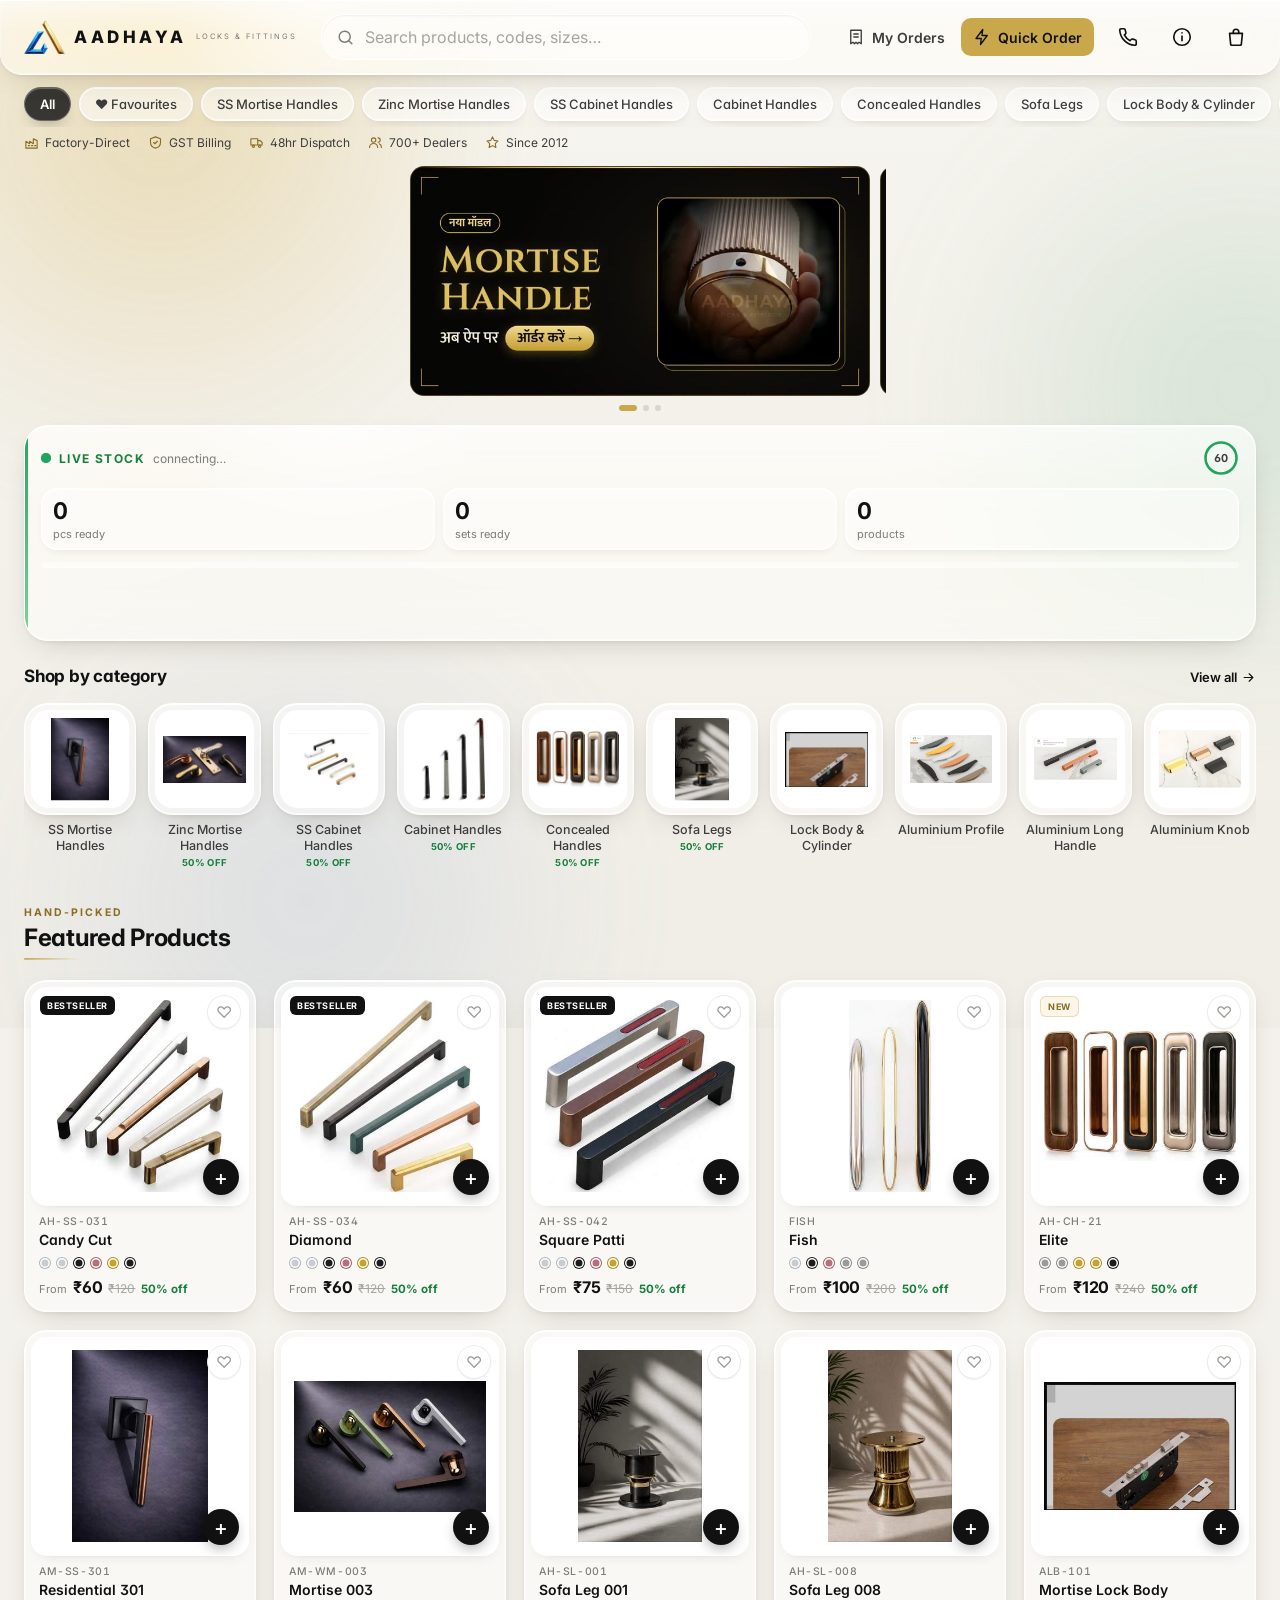
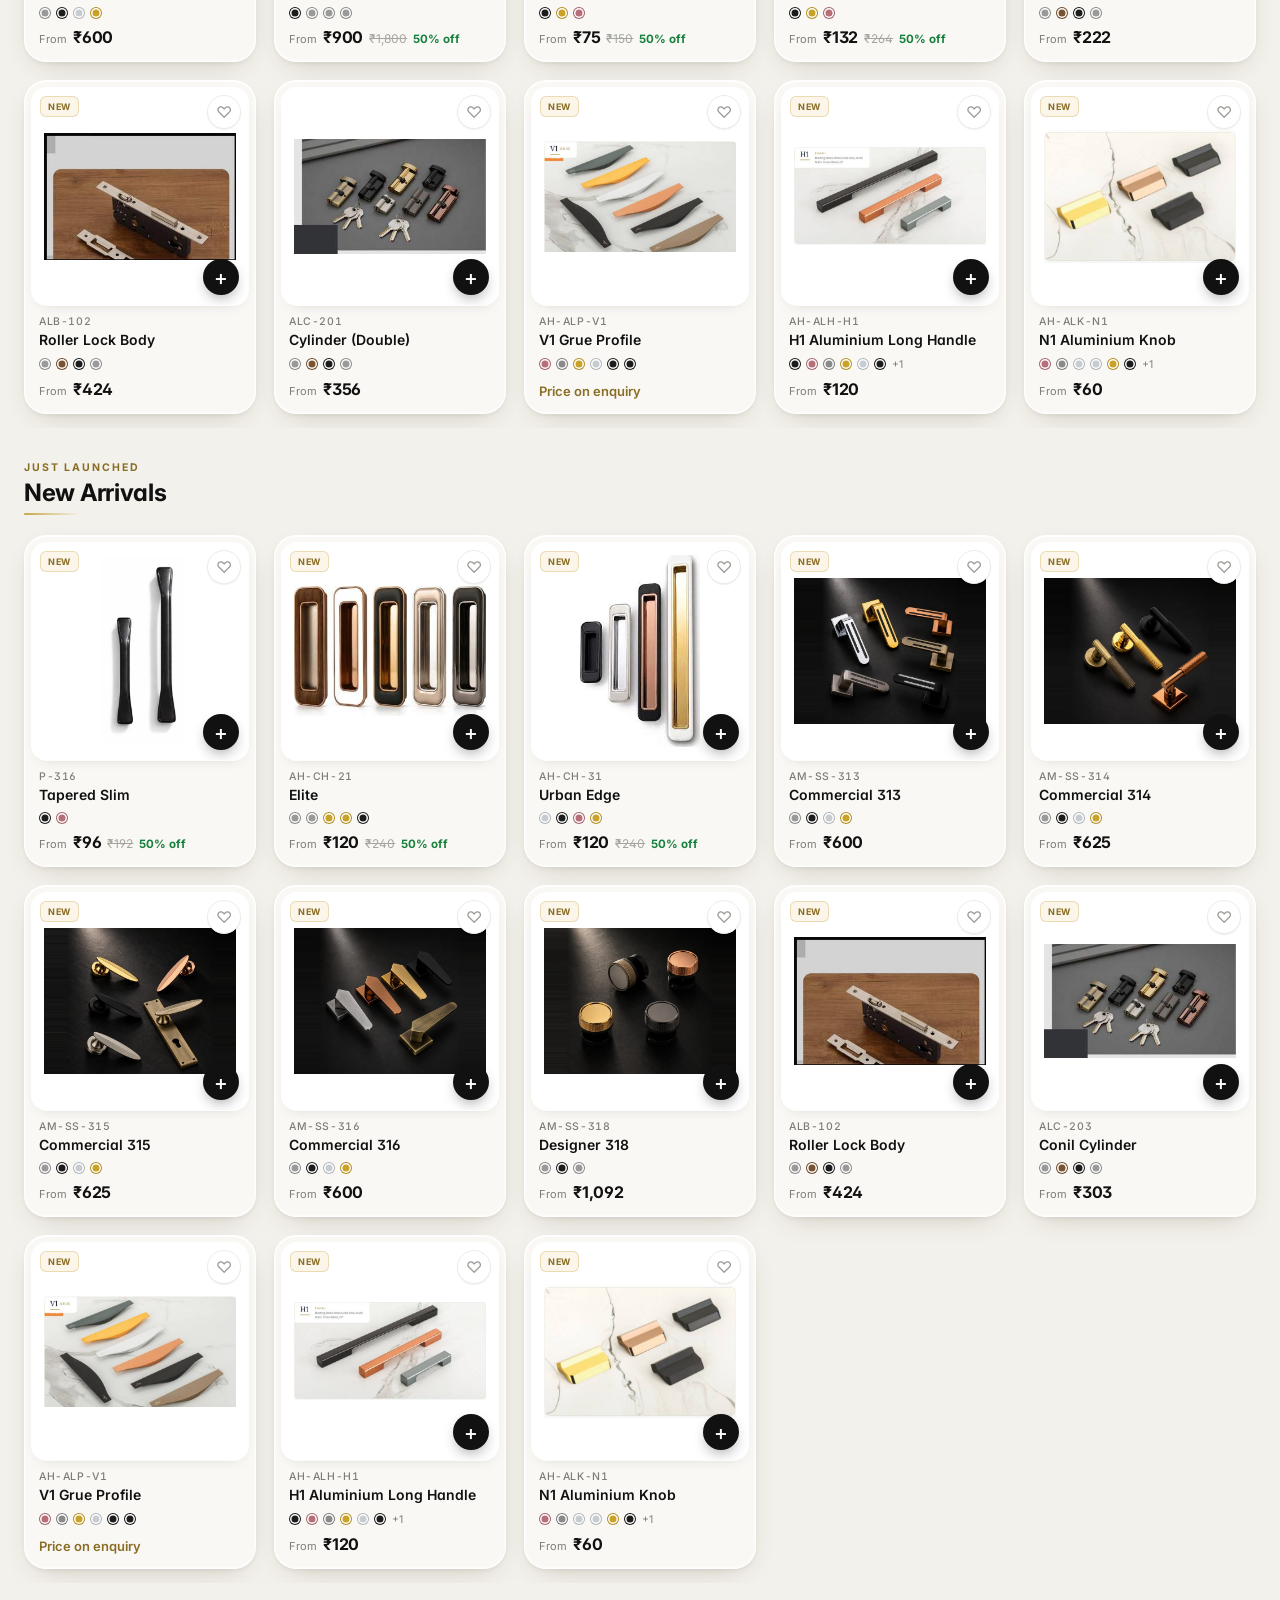
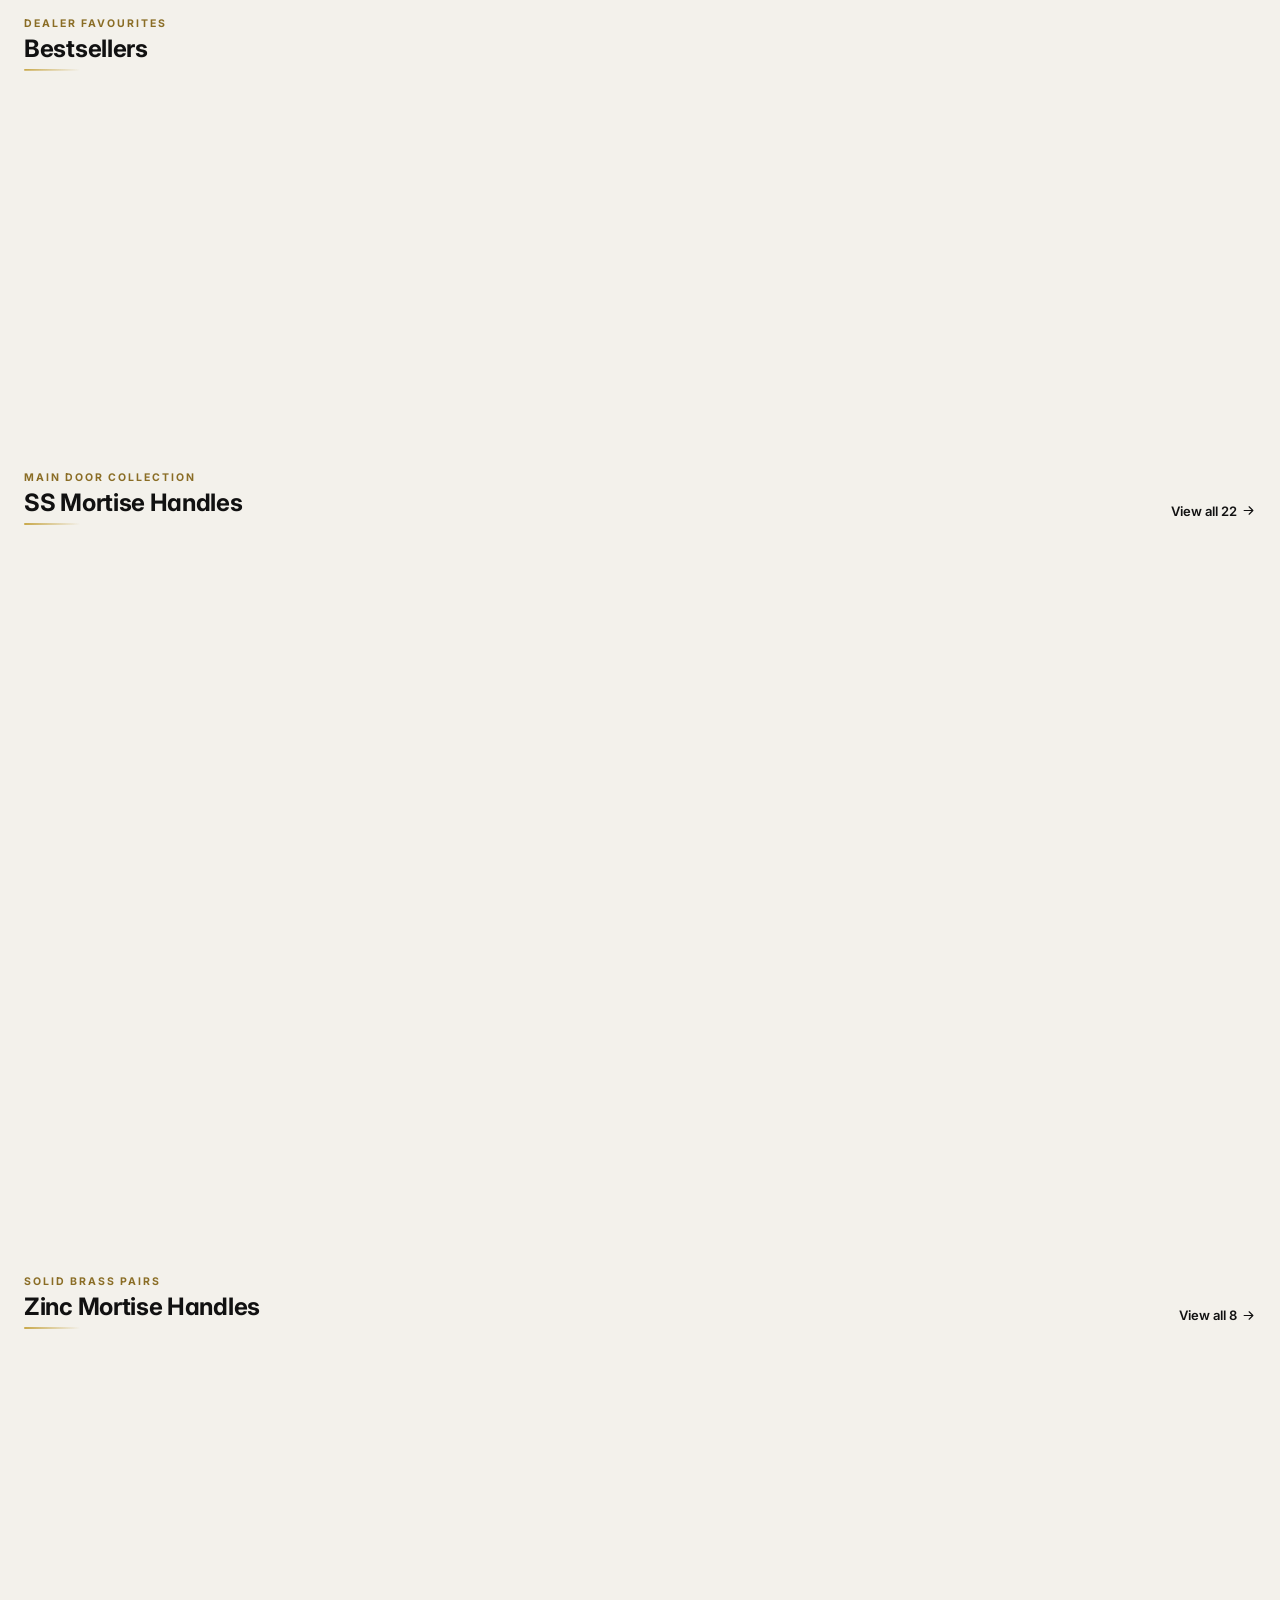
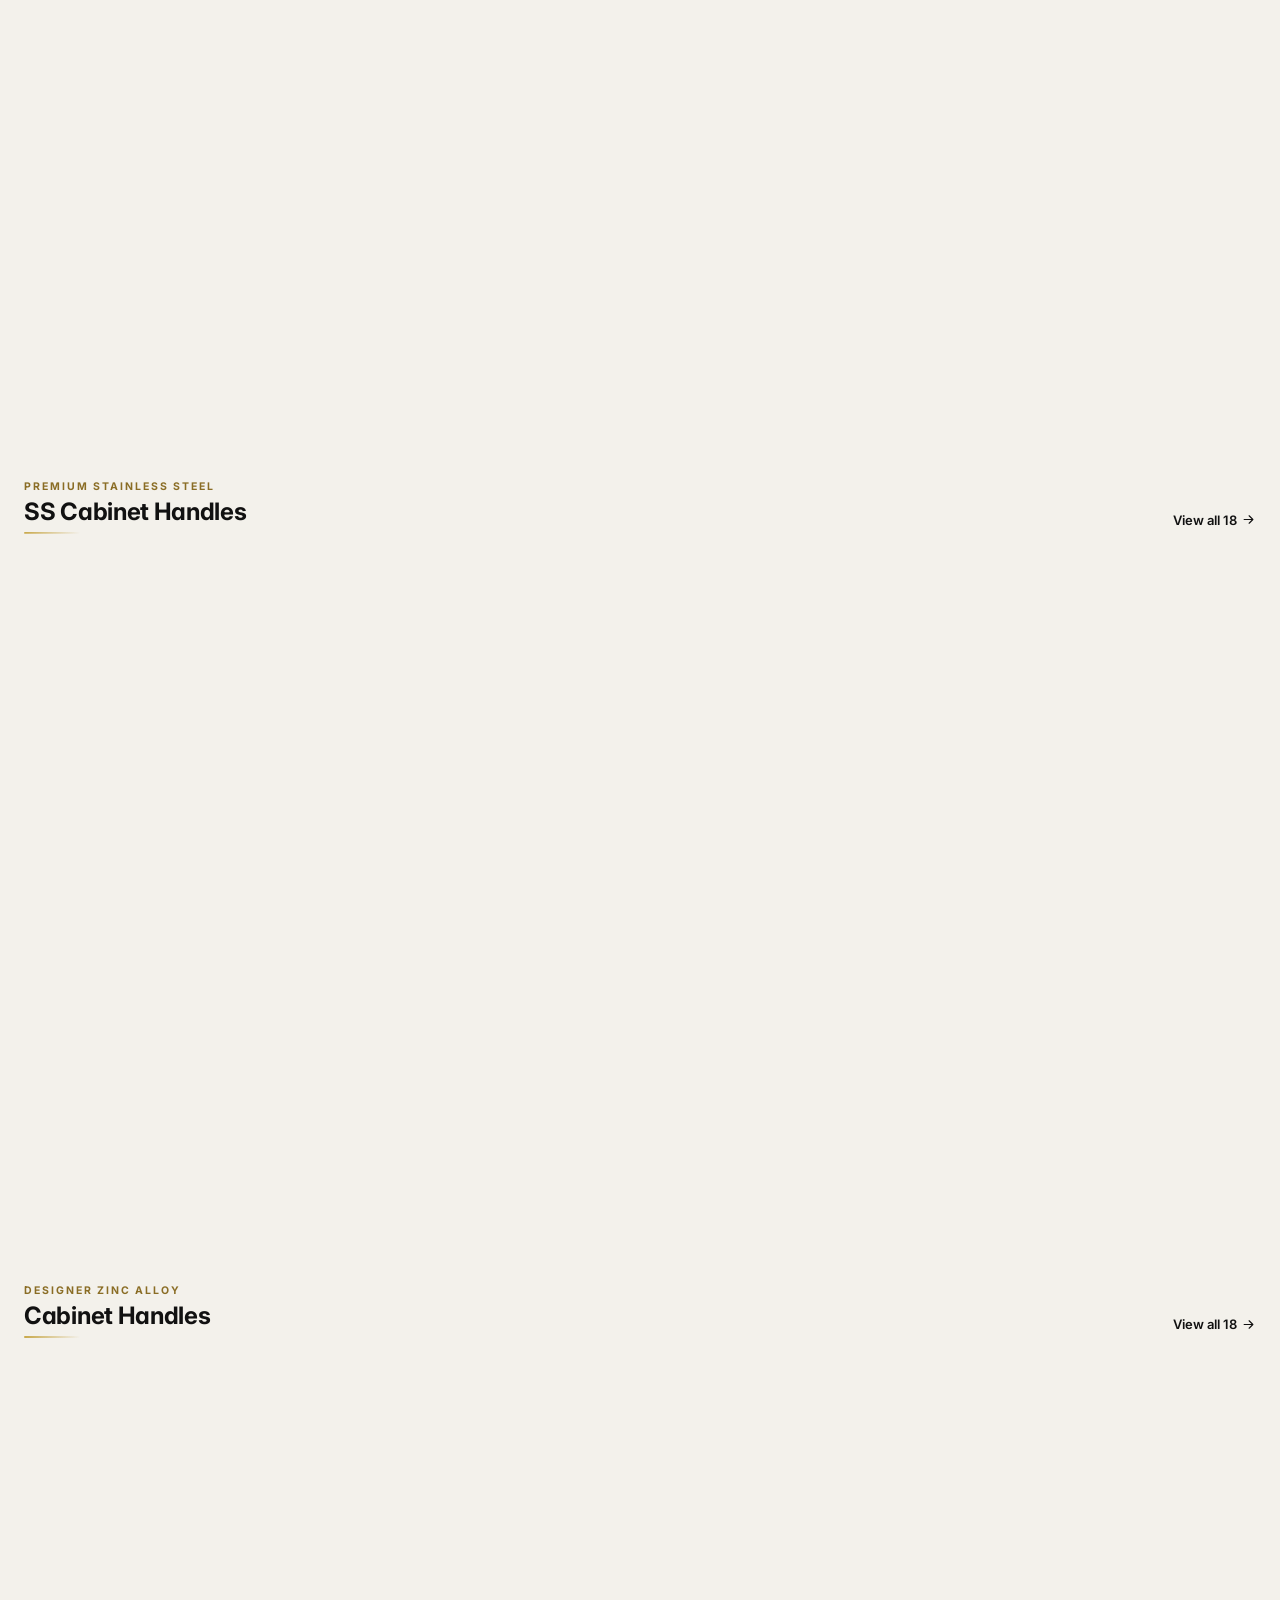
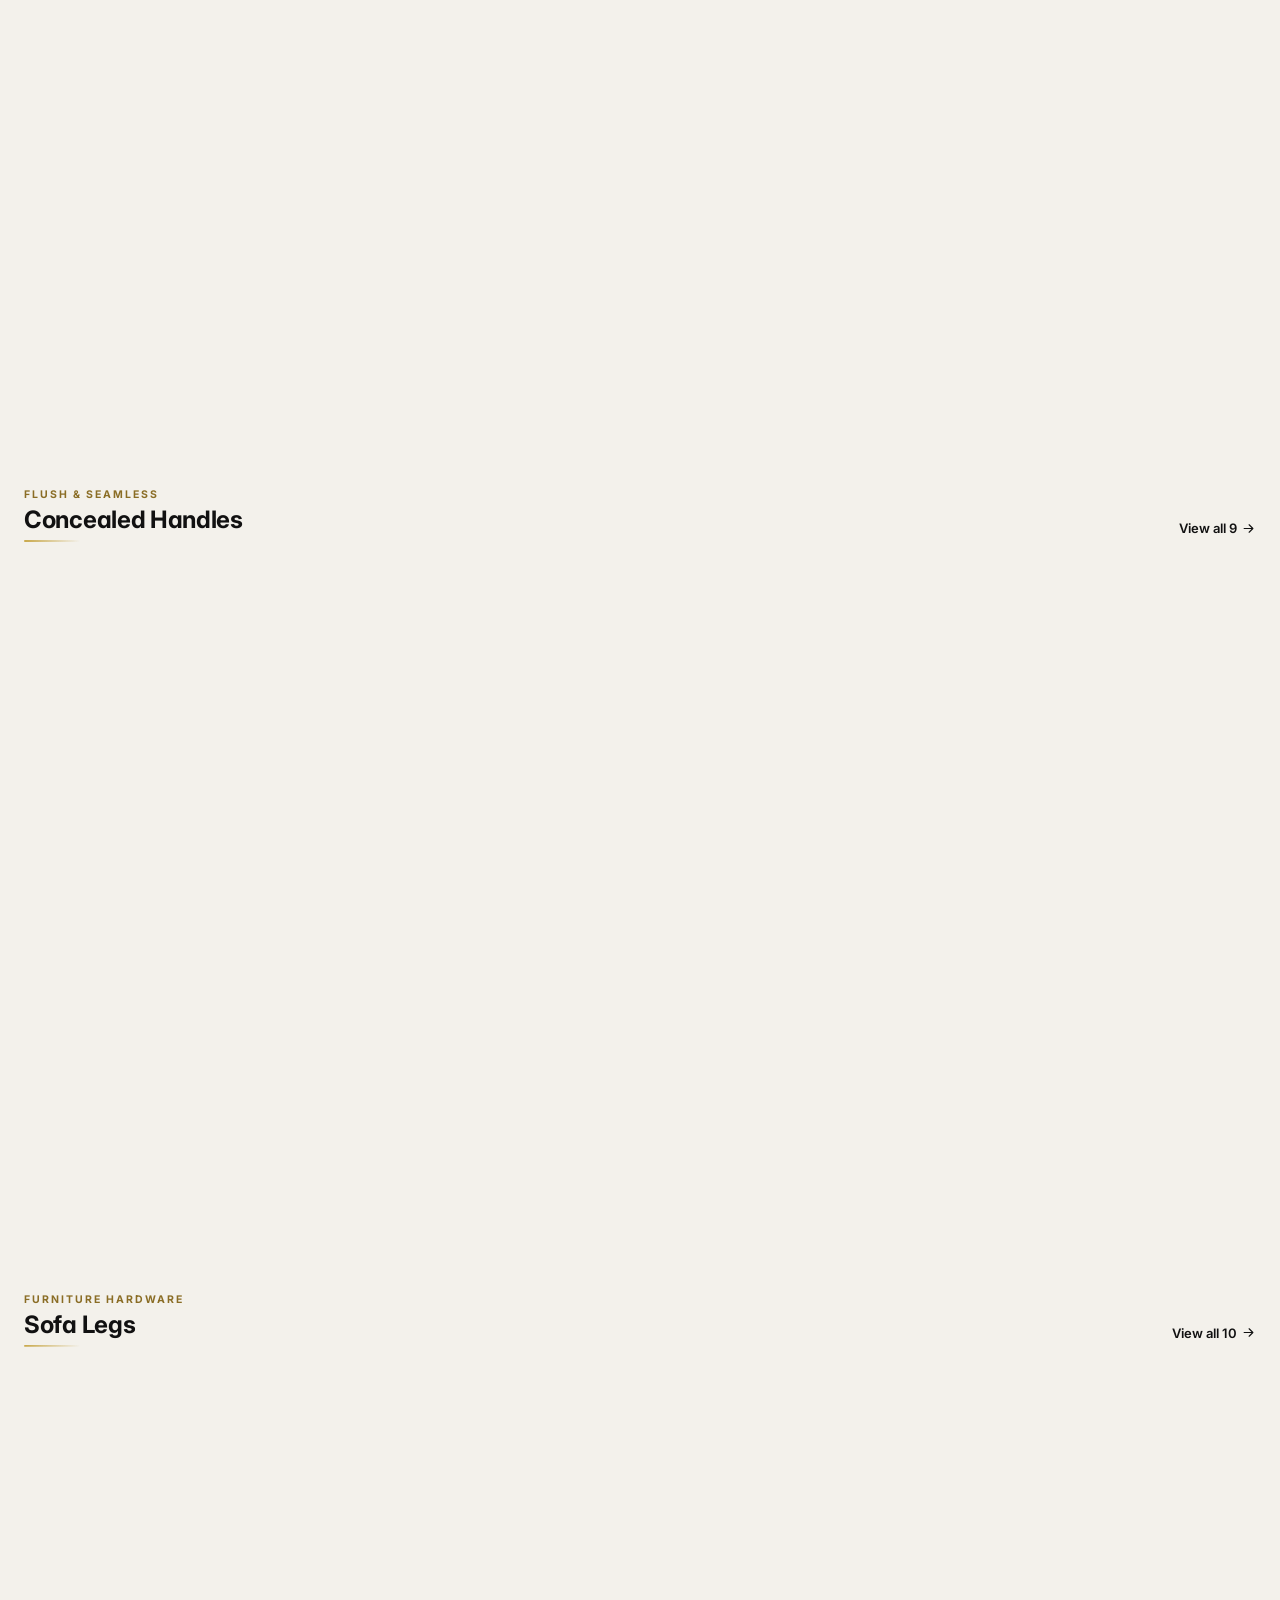
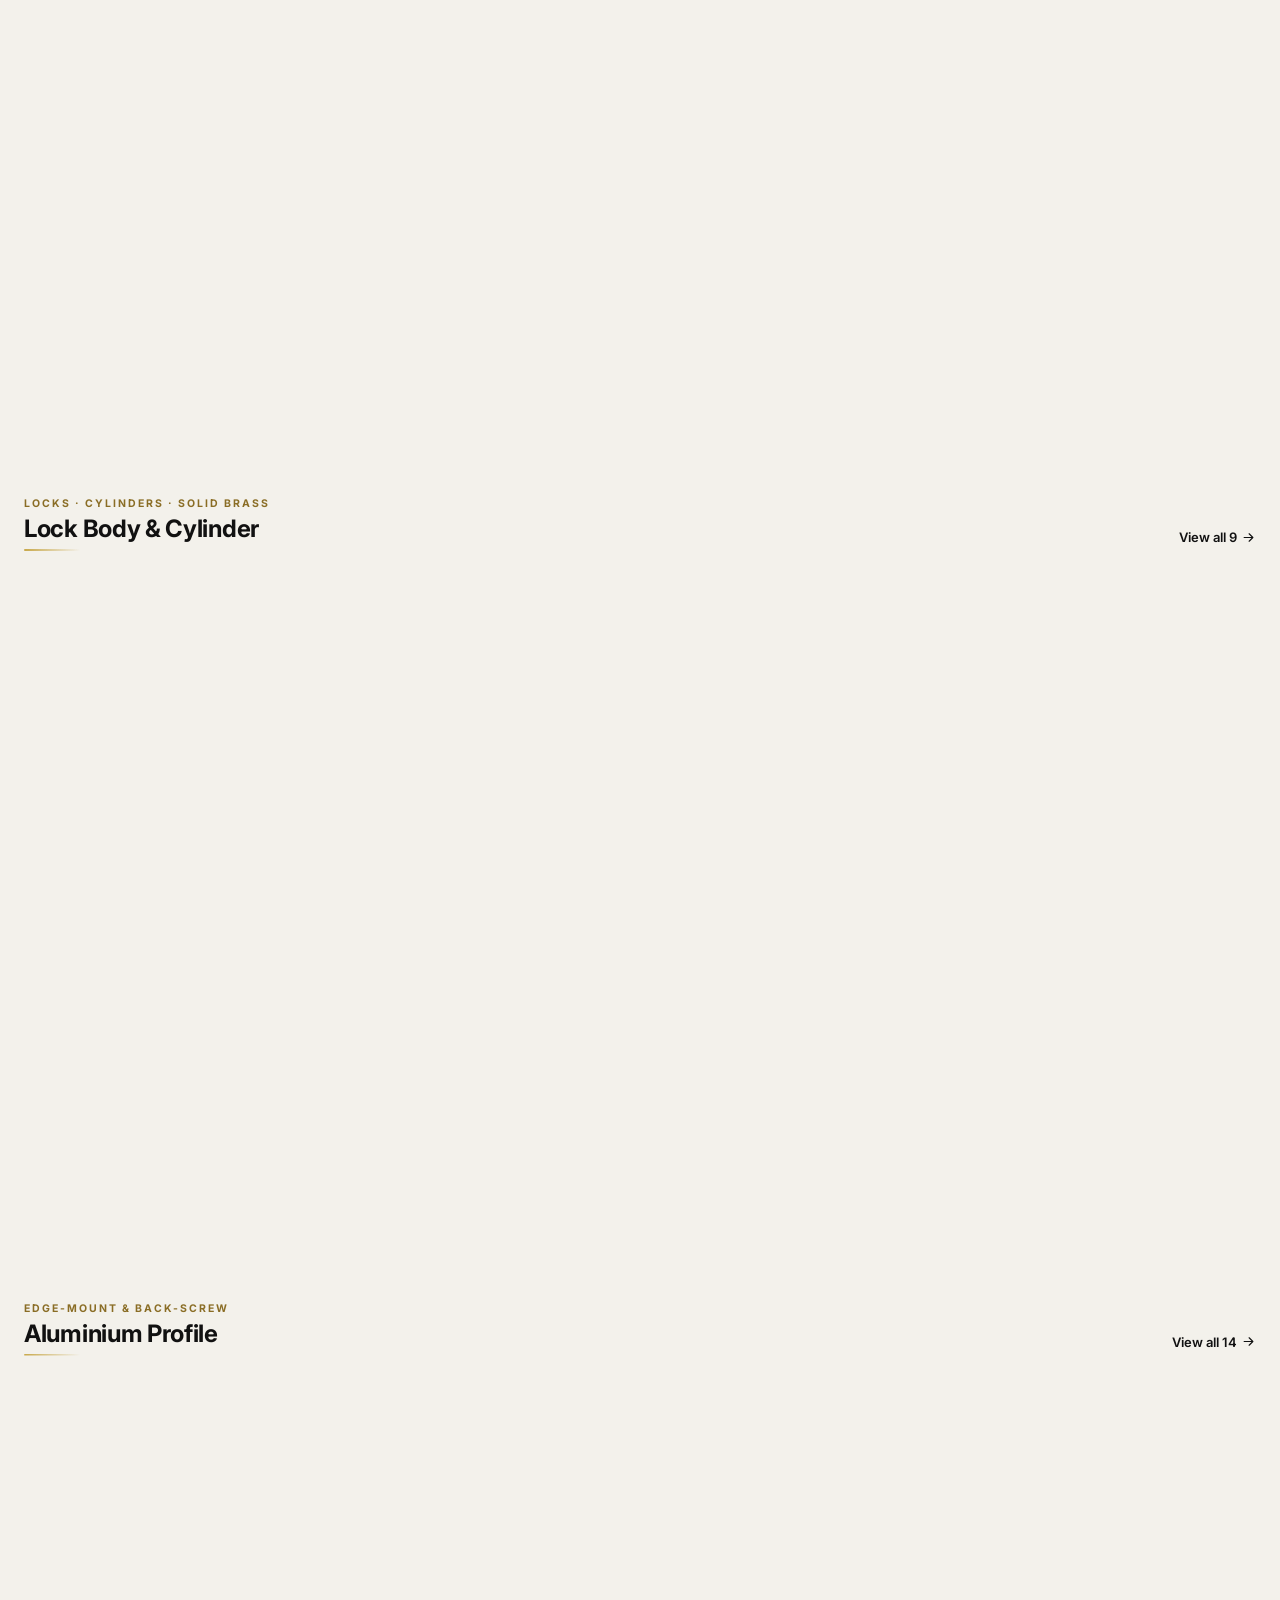
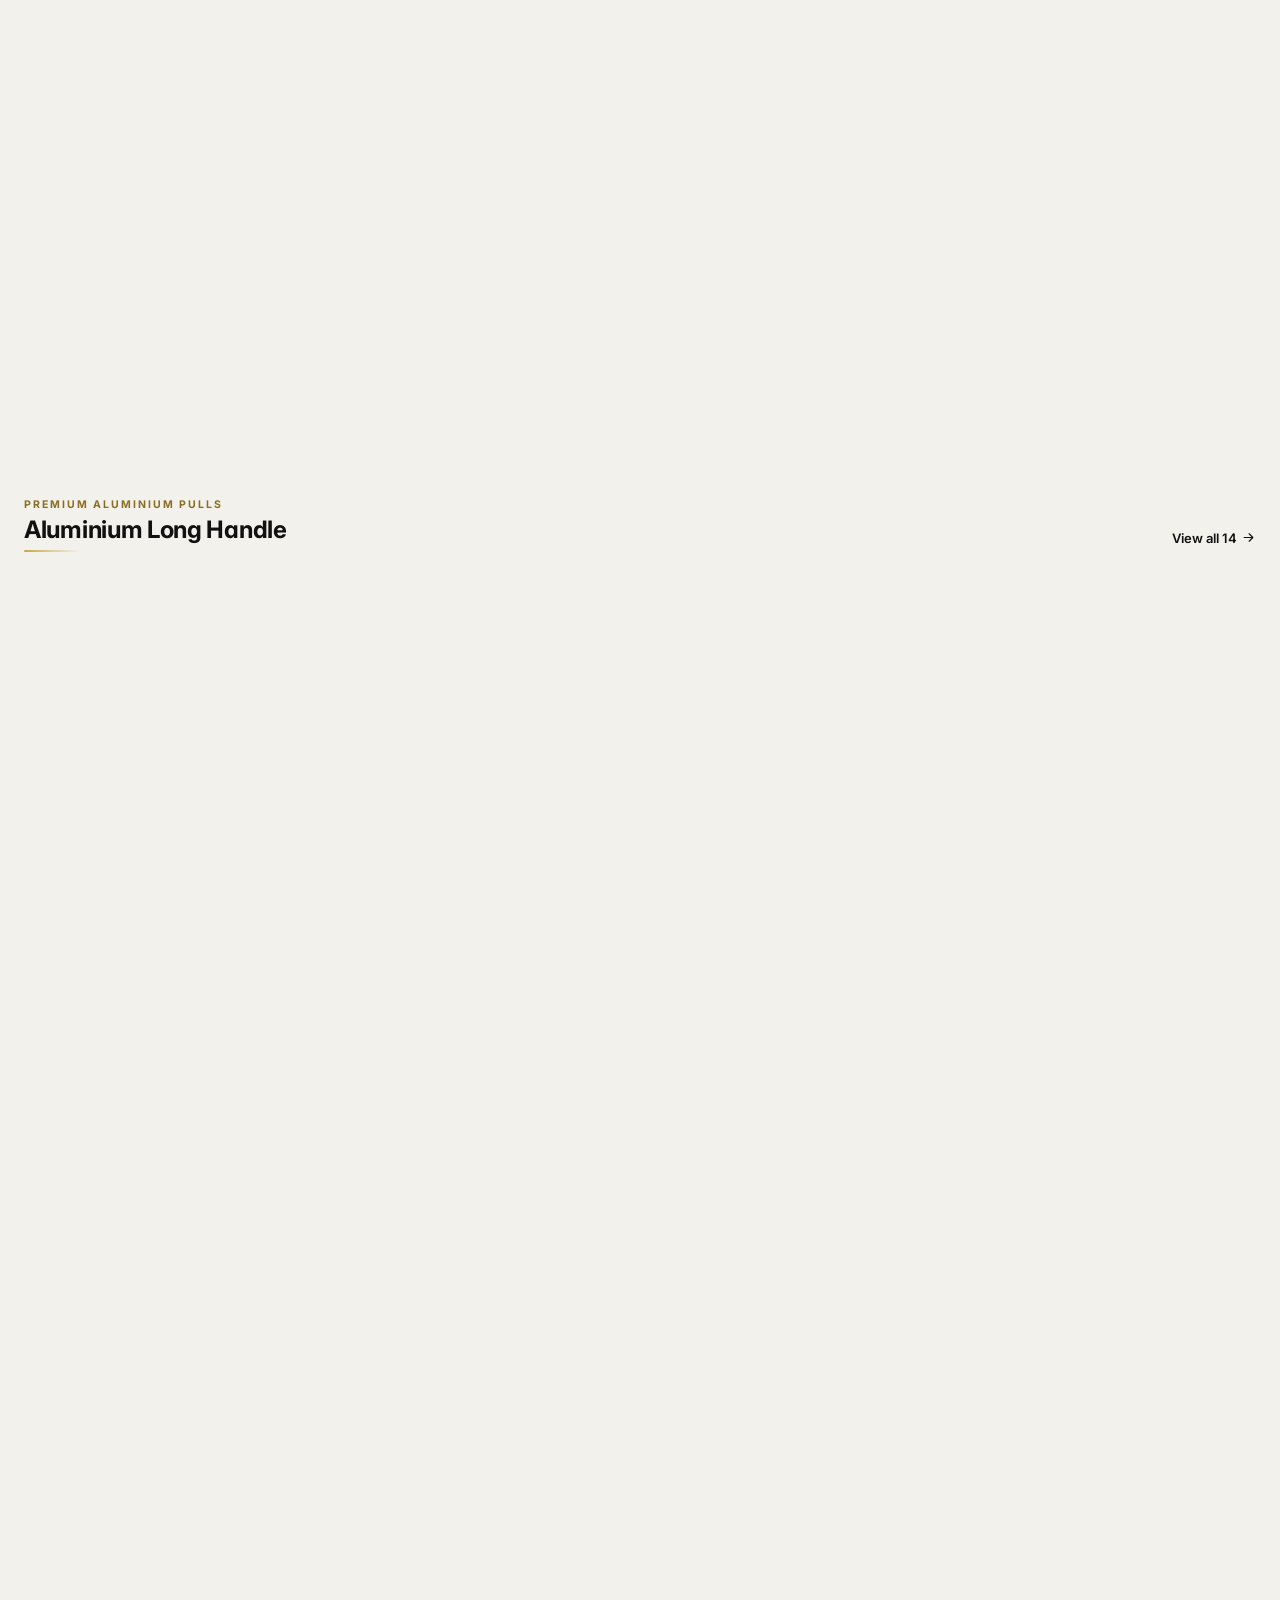
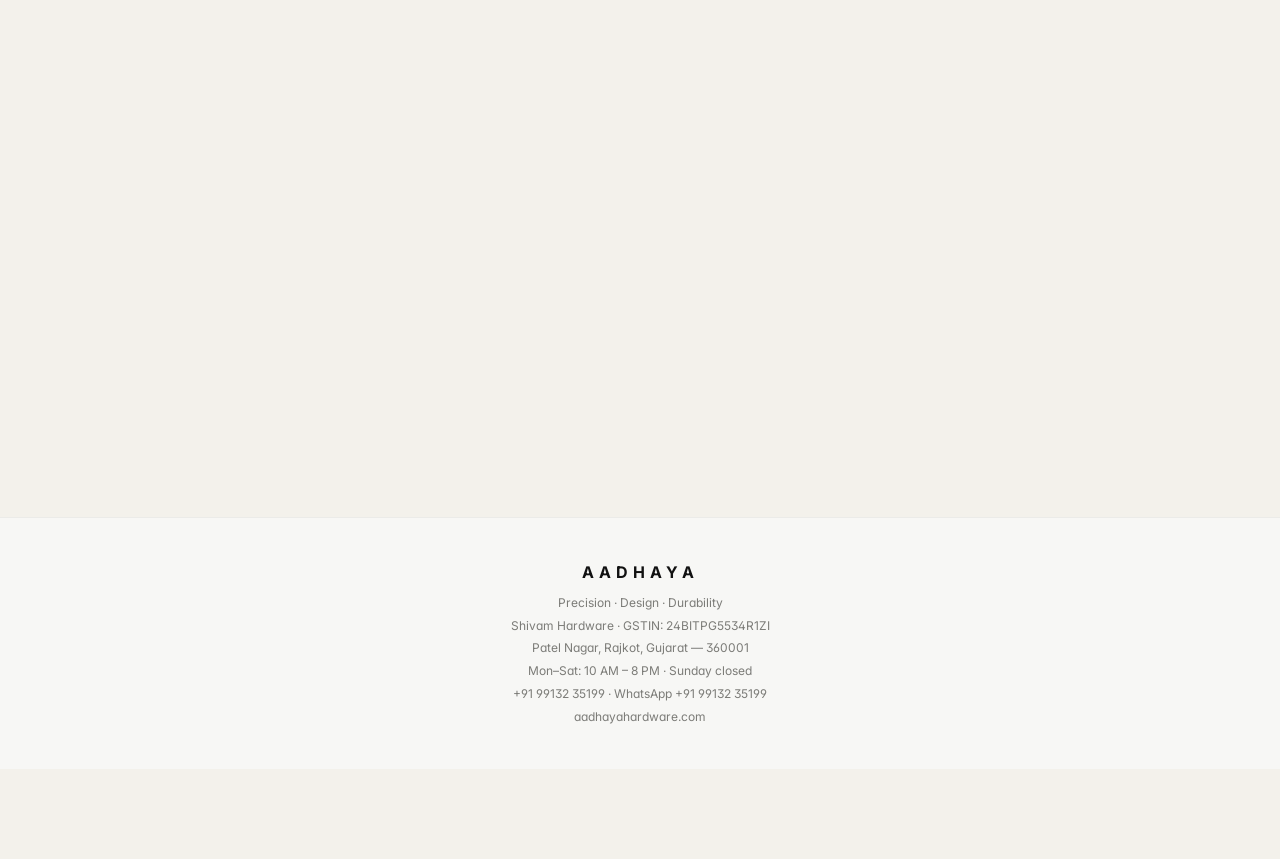
==== commit 7ebfcd05: "Video player: clear Back button + phone back button closes the player Co-Authored-By: Claude Fable 5" ====
--- a/index.html
+++ b/index.html
@@ -24,7 +24,7 @@
 <link rel="preload" as="image" href="launch-poster.jpg?v=1" fetchpriority="high">
 <link rel="preload" as="script" href="ui.js?v=6">
 <link rel="preload" as="script" href="livestock.js?v=5">
-<link rel="preload" as="script" href="offers.js?v=4">
+<link rel="preload" as="script" href="offers.js?v=5">
 <link rel="preload" as="script" href="catalog.js?v=8">
 <script src="speed.js?v=2"></script>
 <script type="application/ld+json">
@@ -877,5 +877,5 @@
 updateBadge();render();
 if('serviceWorker' in navigator){window.addEventListener('load',()=>{navigator.serviceWorker.register('sw.js').catch(()=>{})})}
 </script>
-</body></html><script src="catalog.js?v=8"></script><script src="stock.js?v=5"></script><script src="price.js?v=3"></script><script src="finish.js?v=2"></script><script src="offers.js?v=4"></script><script src="order-sync.js"></script><script src="ui.js?v=6"></script><script src="visits.js"></script><script src="premium.js?v=2"></script>
-<script src="livestock.js?v=5"></script><script src="logo.js?v=3"></script><script src="glass.js?v=1"></script><script src="catvideo.js?v=1"></script><script src="select.js?v=1"></script>
+</body></html><script src="catalog.js?v=8"></script><script src="stock.js?v=5"></script><script src="price.js?v=3"></script><script src="finish.js?v=2"></script><script src="offers.js?v=5"></script><script src="order-sync.js"></script><script src="ui.js?v=6"></script><script src="visits.js"></script><script src="premium.js?v=2"></script>
+<script src="livestock.js?v=5"></script><script src="logo.js?v=3"></script><script src="glass.js?v=1"></script><script src="catvideo.js?v=2"></script><script src="select.js?v=1"></script>
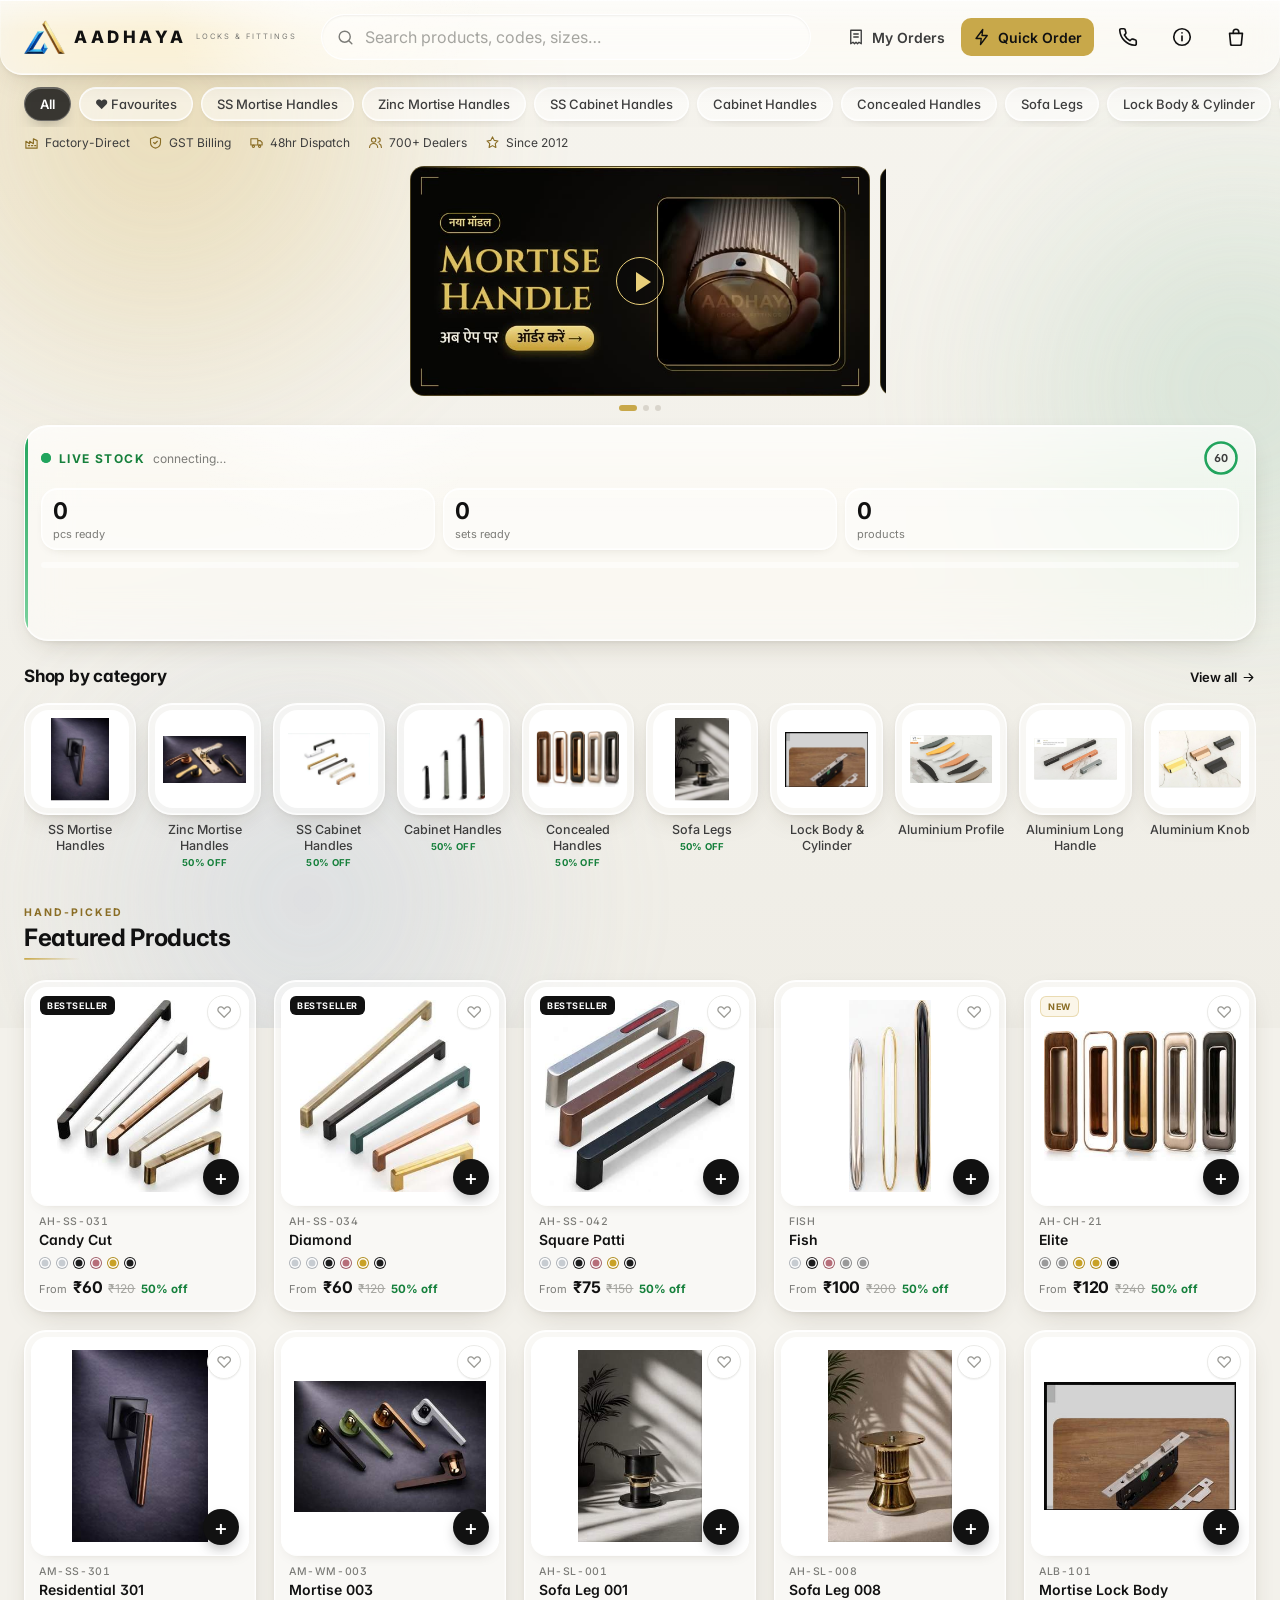
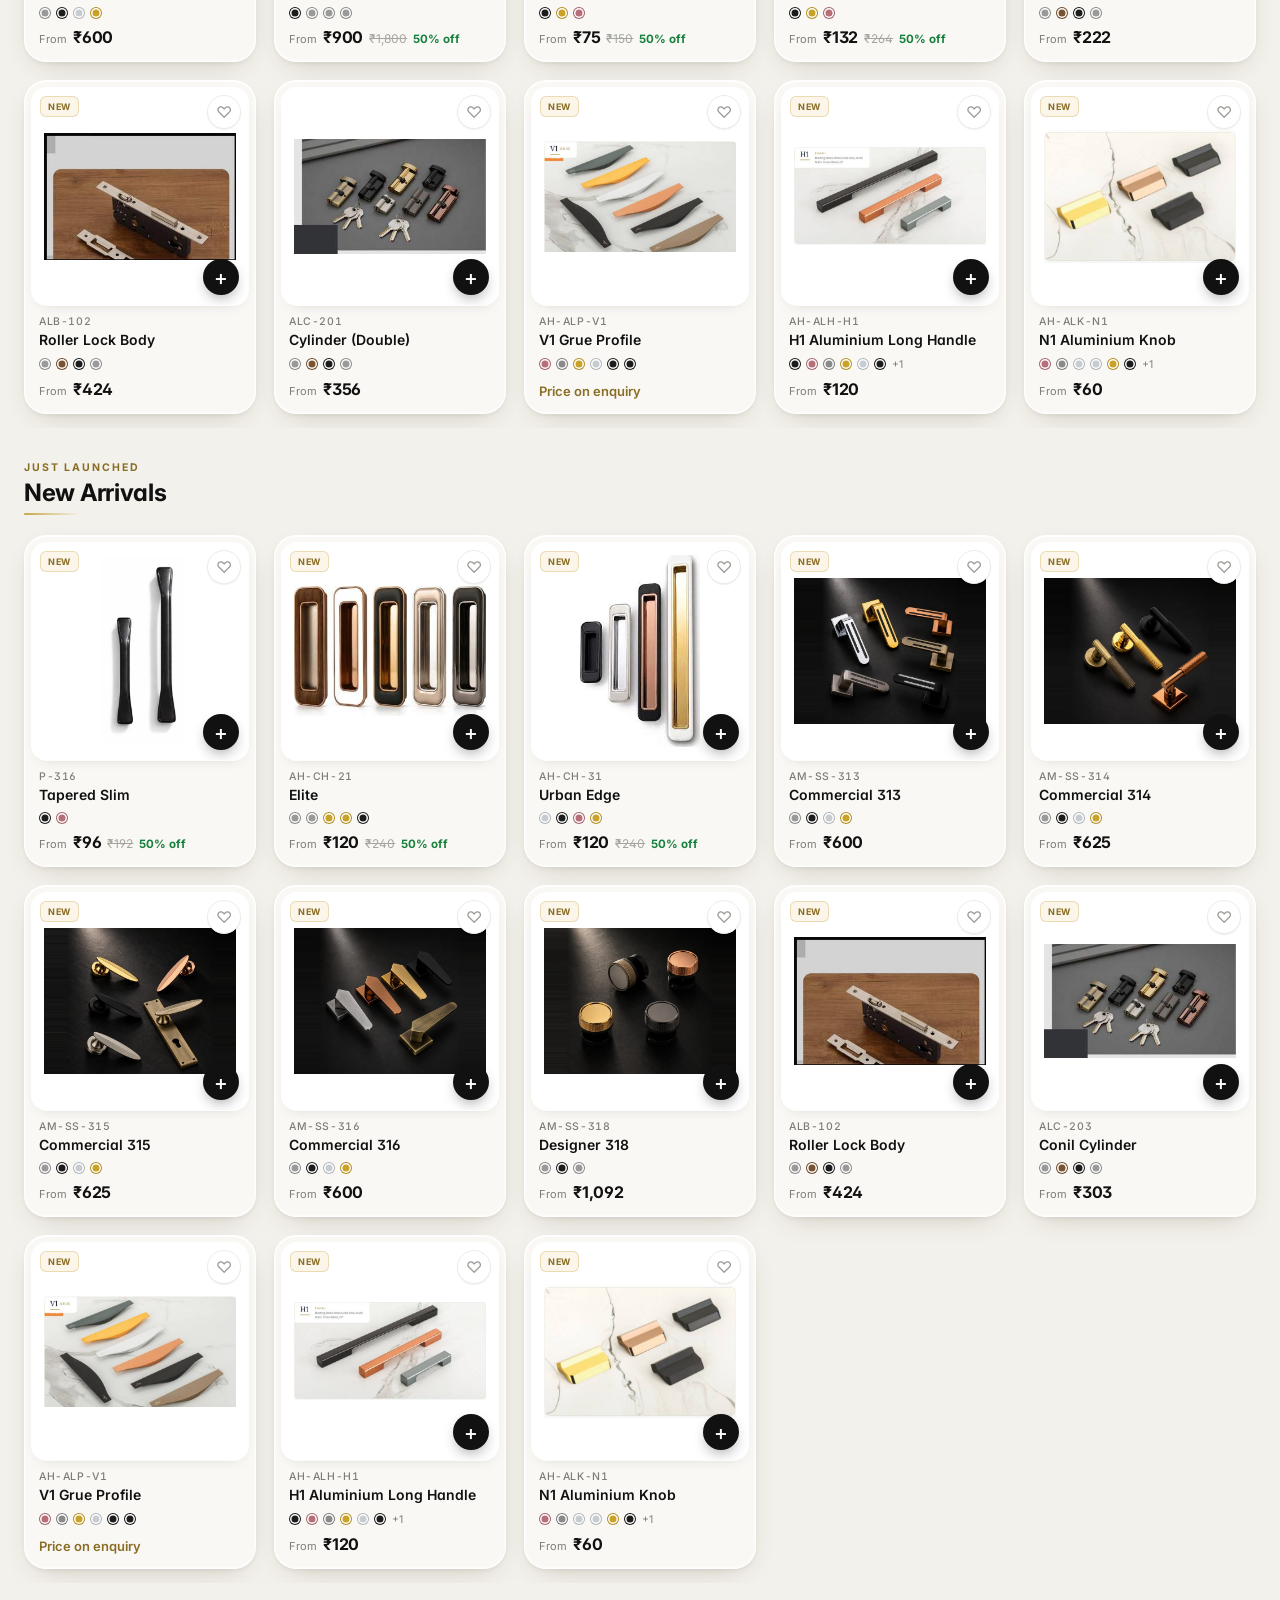
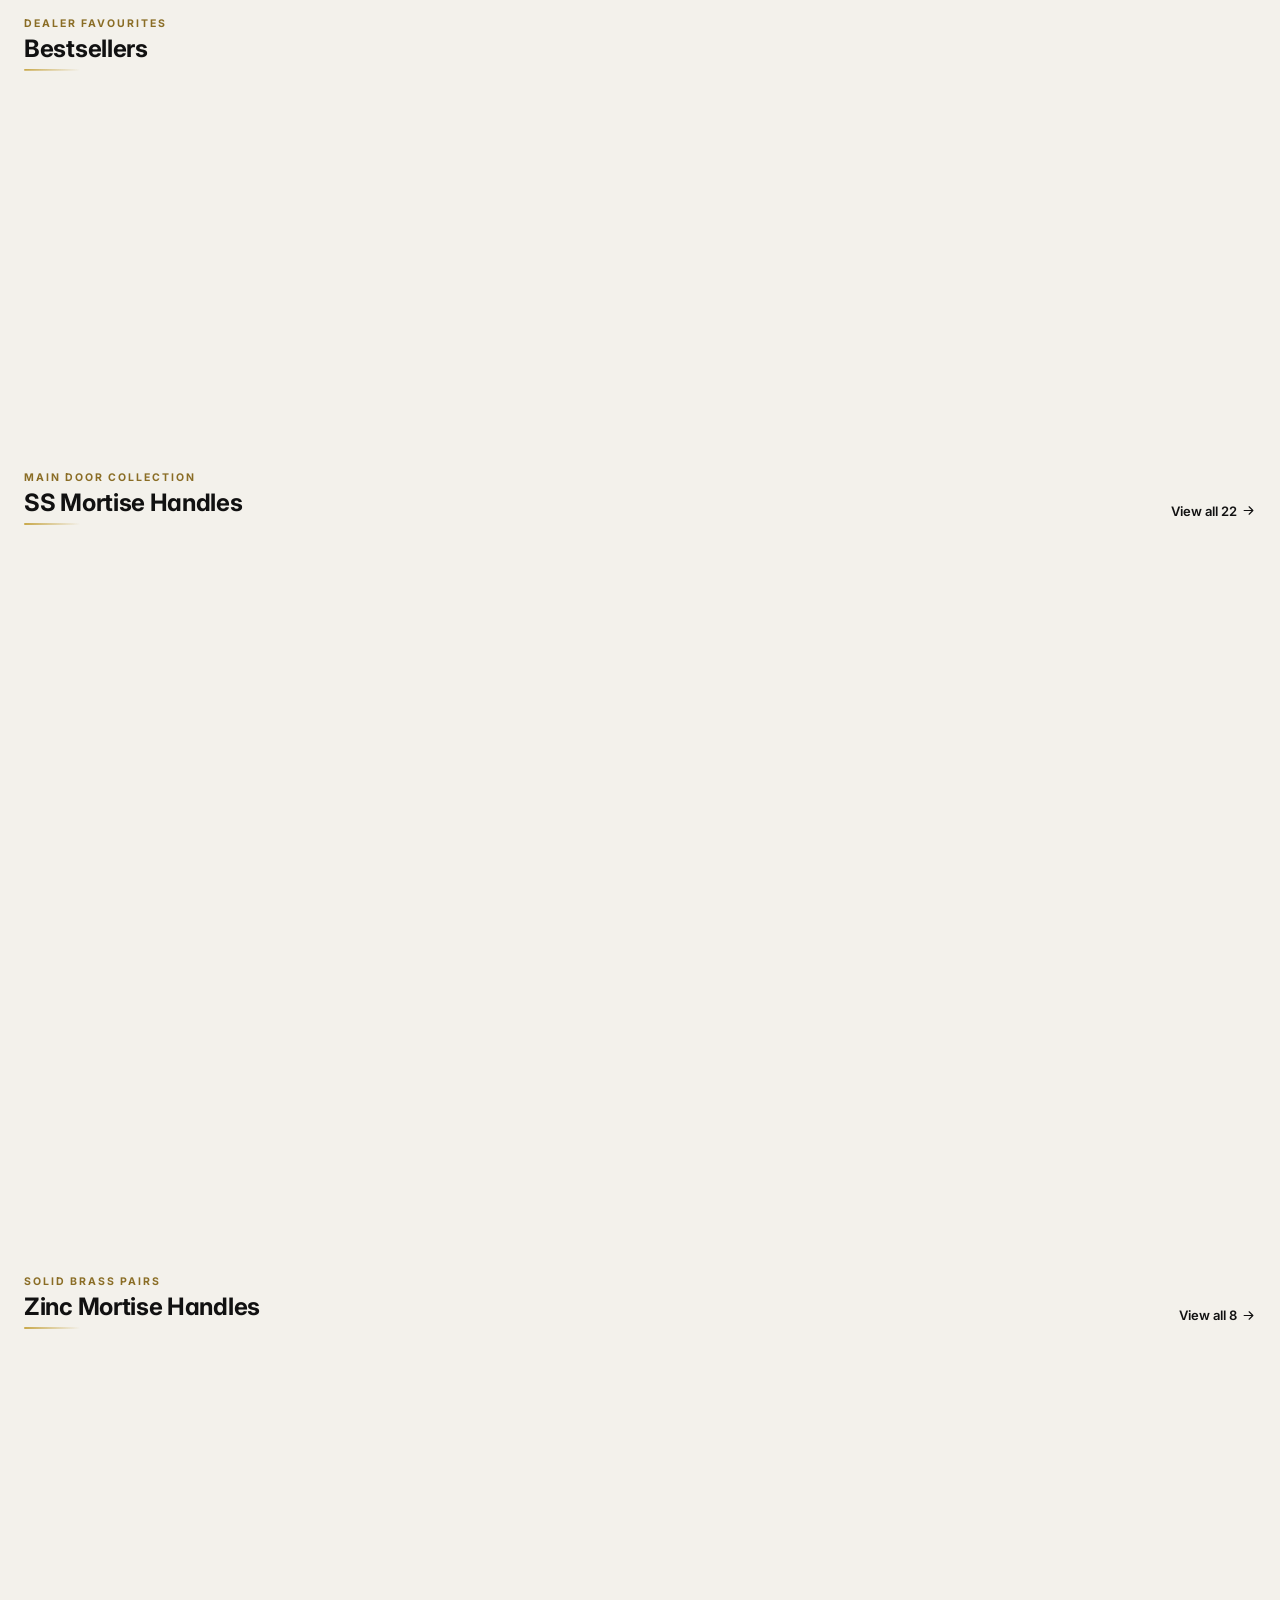
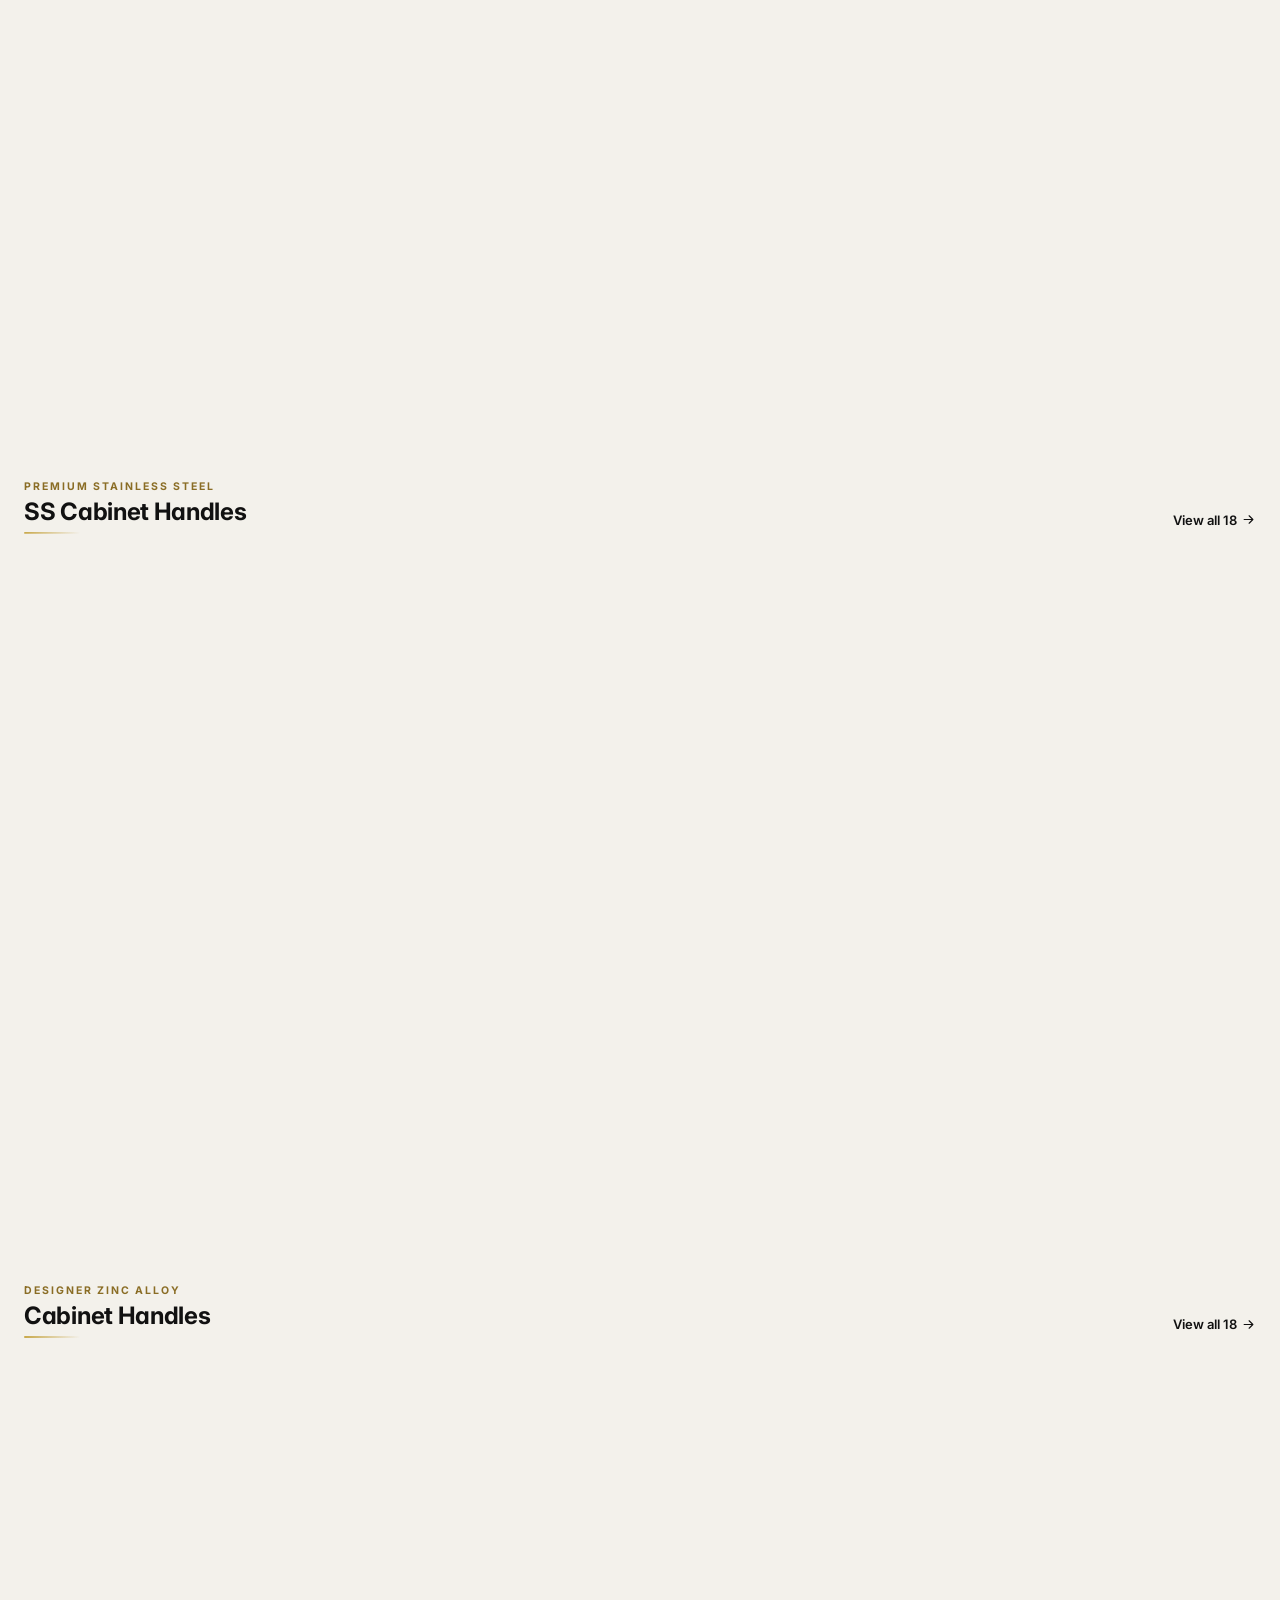
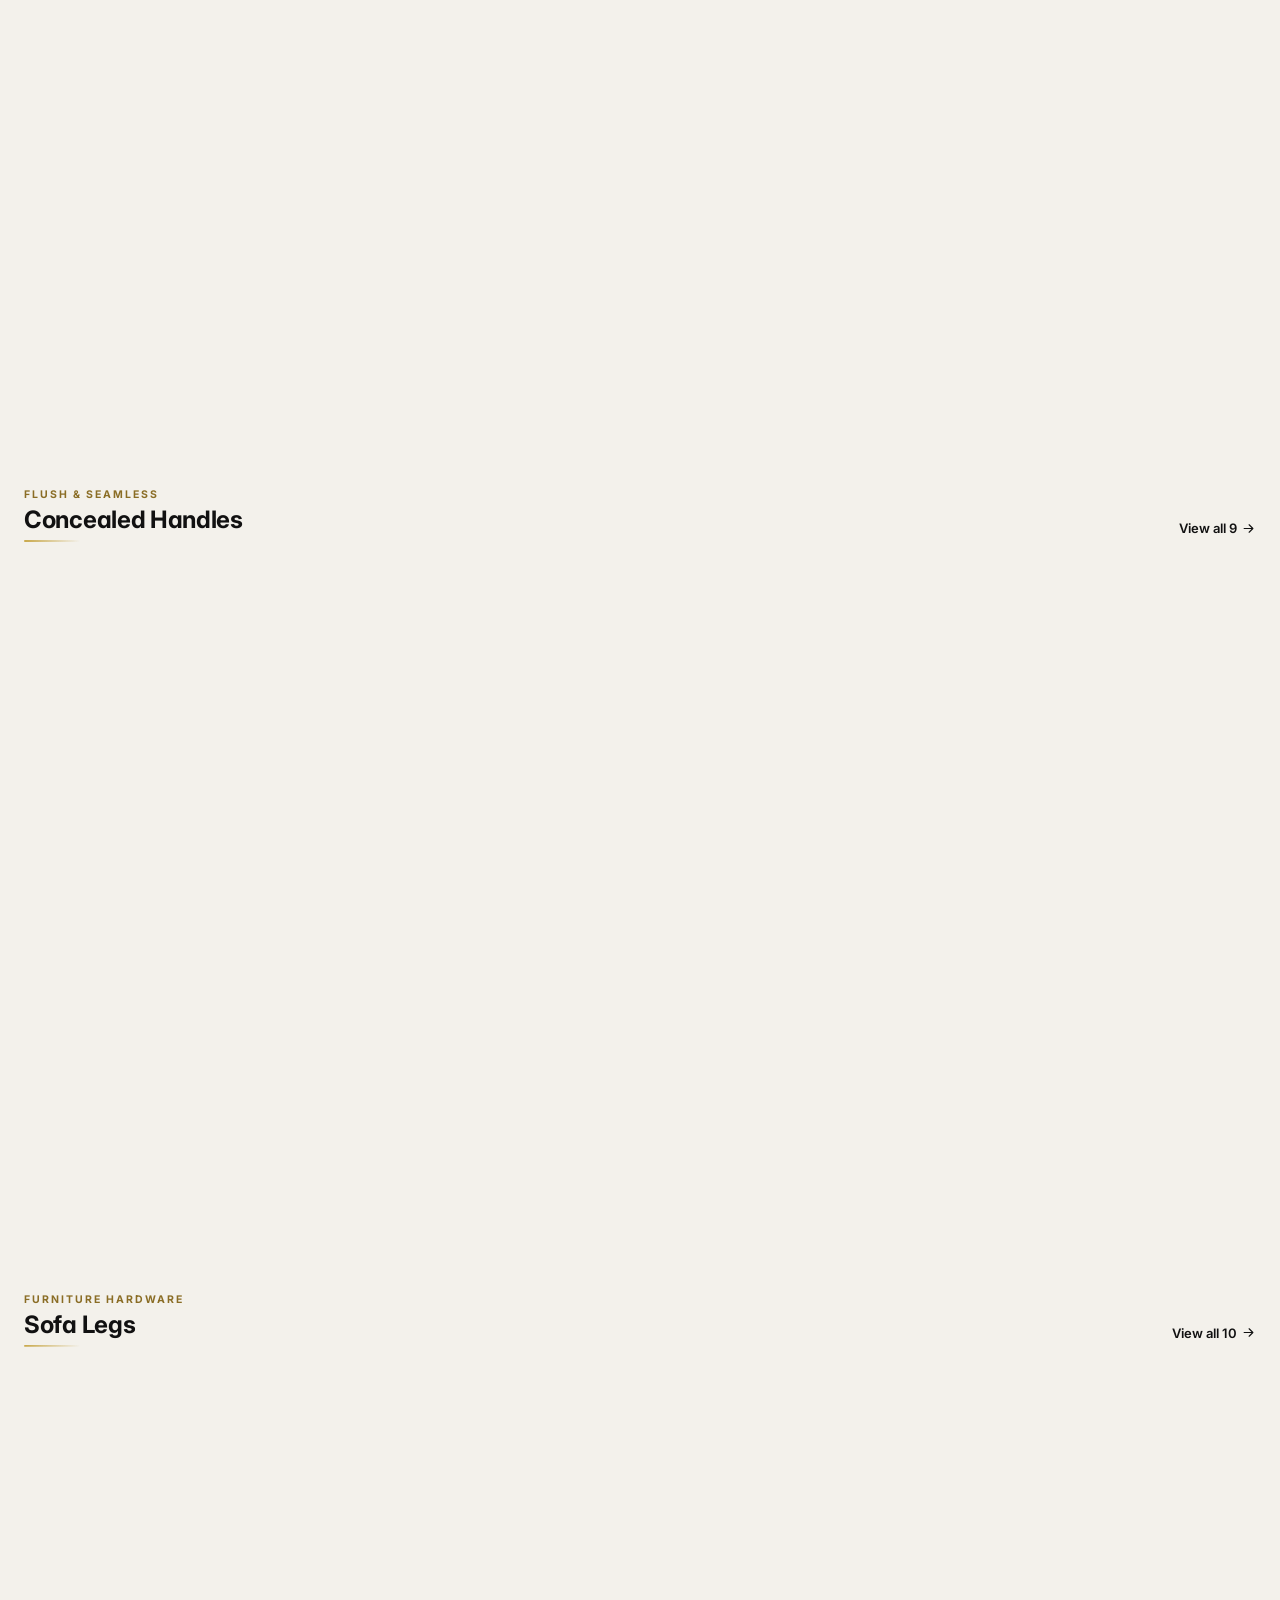
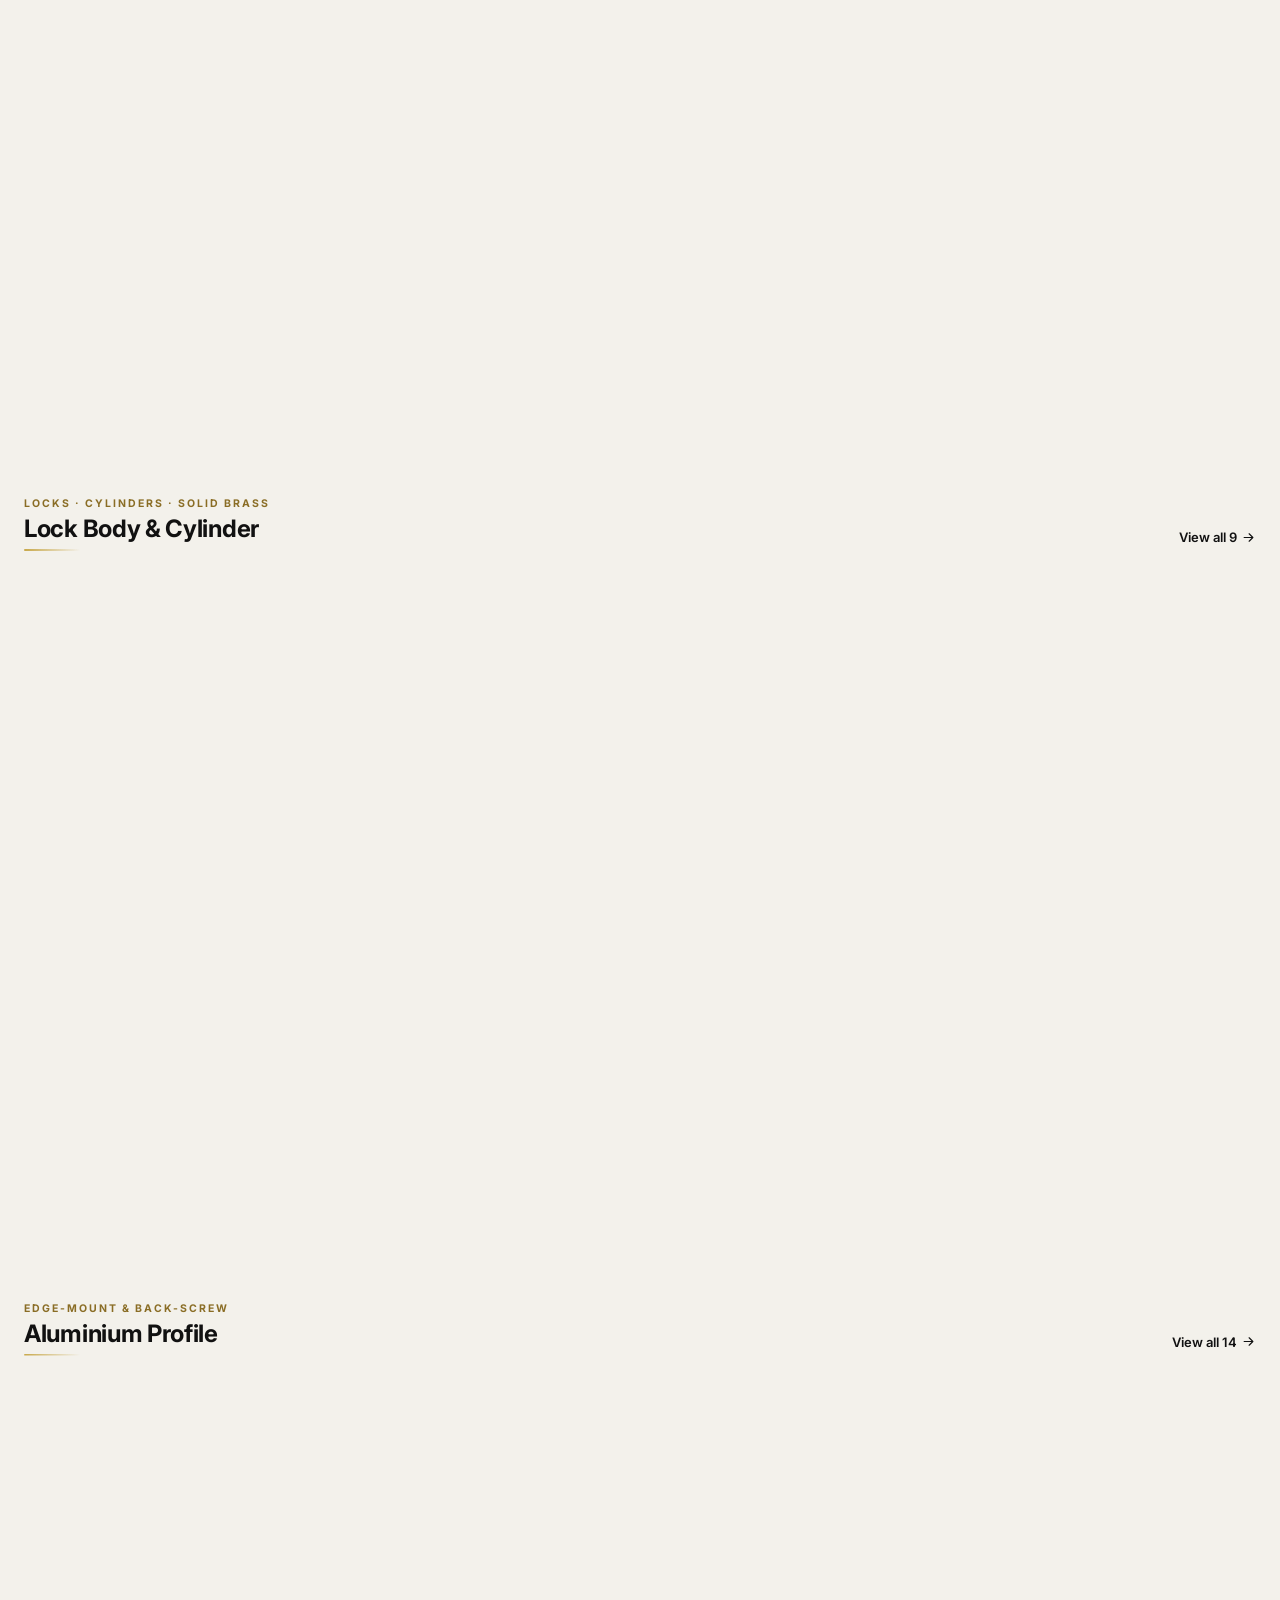
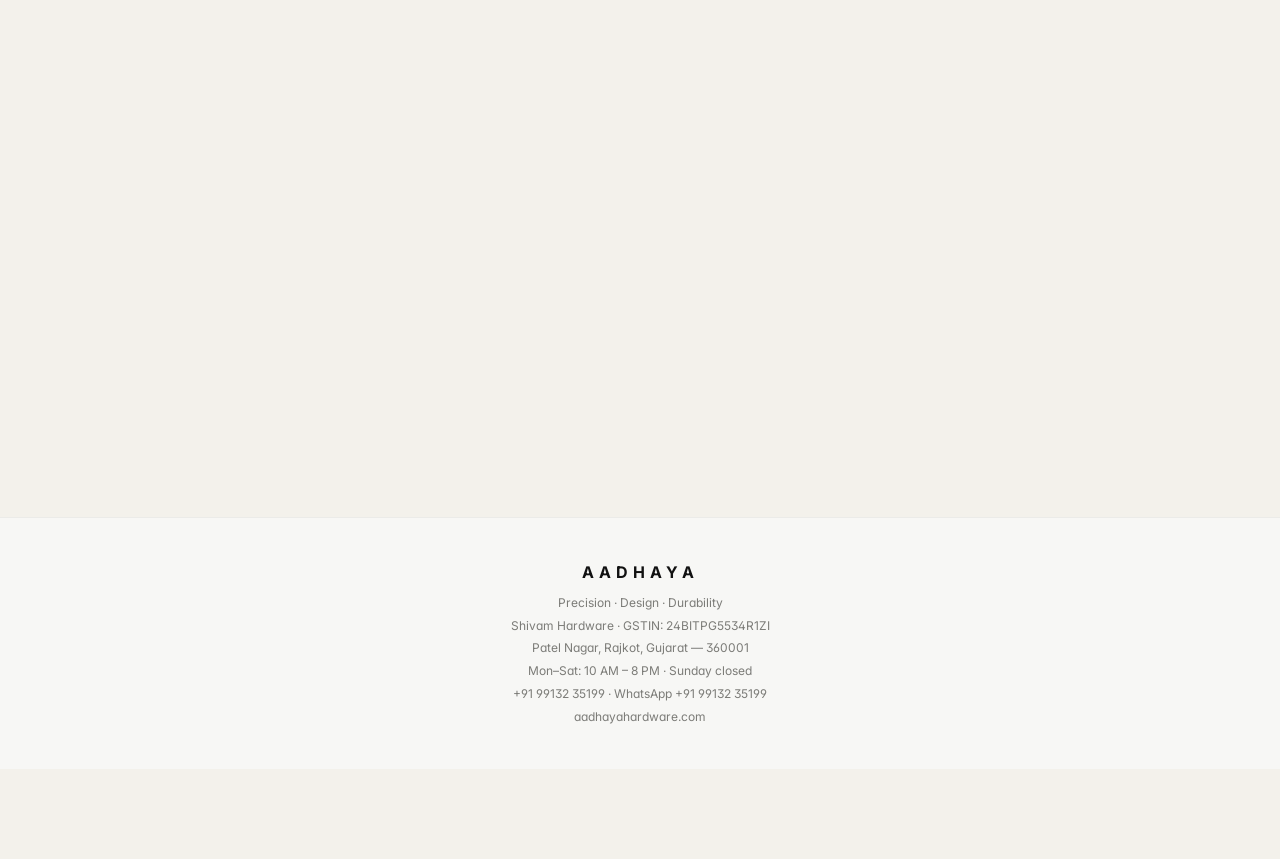
==== commit 81fc2abc: "Fix: launch video stuck on thumbnail on mobile (offers.js v6) - force muted/playsinline props, retry" ====
--- a/index.html
+++ b/index.html
@@ -24,7 +24,7 @@
 <link rel="preload" as="image" href="launch-poster.jpg?v=1" fetchpriority="high">
 <link rel="preload" as="script" href="ui.js?v=6">
 <link rel="preload" as="script" href="livestock.js?v=5">
-<link rel="preload" as="script" href="offers.js?v=5">
+<link rel="preload" as="script" href="offers.js?v=6">
 <link rel="preload" as="script" href="catalog.js?v=8">
 <script src="speed.js?v=2"></script>
 <script type="application/ld+json">
@@ -877,5 +877,5 @@
 updateBadge();render();
 if('serviceWorker' in navigator){window.addEventListener('load',()=>{navigator.serviceWorker.register('sw.js').catch(()=>{})})}
 </script>
-</body></html><script src="catalog.js?v=8"></script><script src="stock.js?v=5"></script><script src="price.js?v=3"></script><script src="finish.js?v=2"></script><script src="offers.js?v=5"></script><script src="order-sync.js"></script><script src="ui.js?v=6"></script><script src="visits.js"></script><script src="premium.js?v=2"></script>
+</body></html><script src="catalog.js?v=8"></script><script src="stock.js?v=5"></script><script src="price.js?v=3"></script><script src="finish.js?v=2"></script><script src="offers.js?v=6"></script><script src="order-sync.js"></script><script src="ui.js?v=6"></script><script src="visits.js"></script><script src="premium.js?v=2"></script>
 <script src="livestock.js?v=5"></script><script src="logo.js?v=3"></script><script src="glass.js?v=1"></script><script src="catvideo.js?v=2"></script><script src="select.js?v=1"></script>
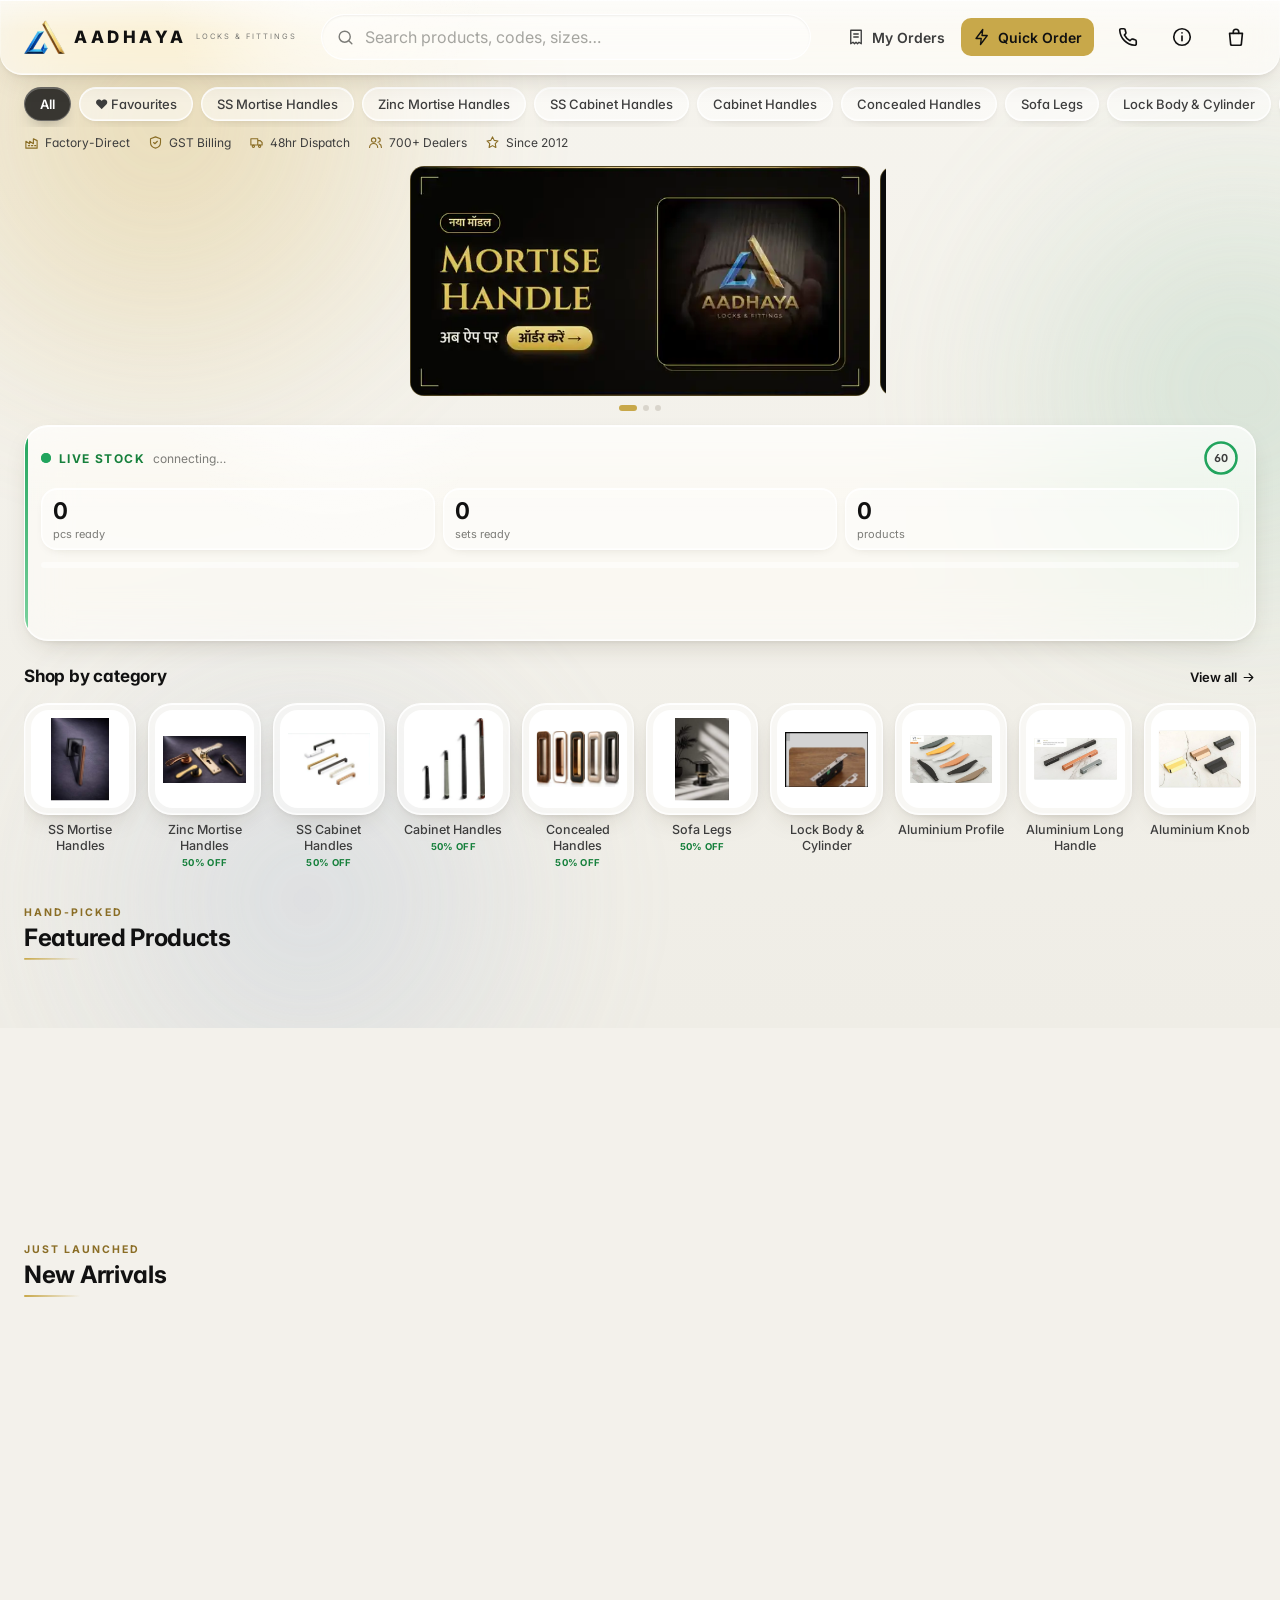
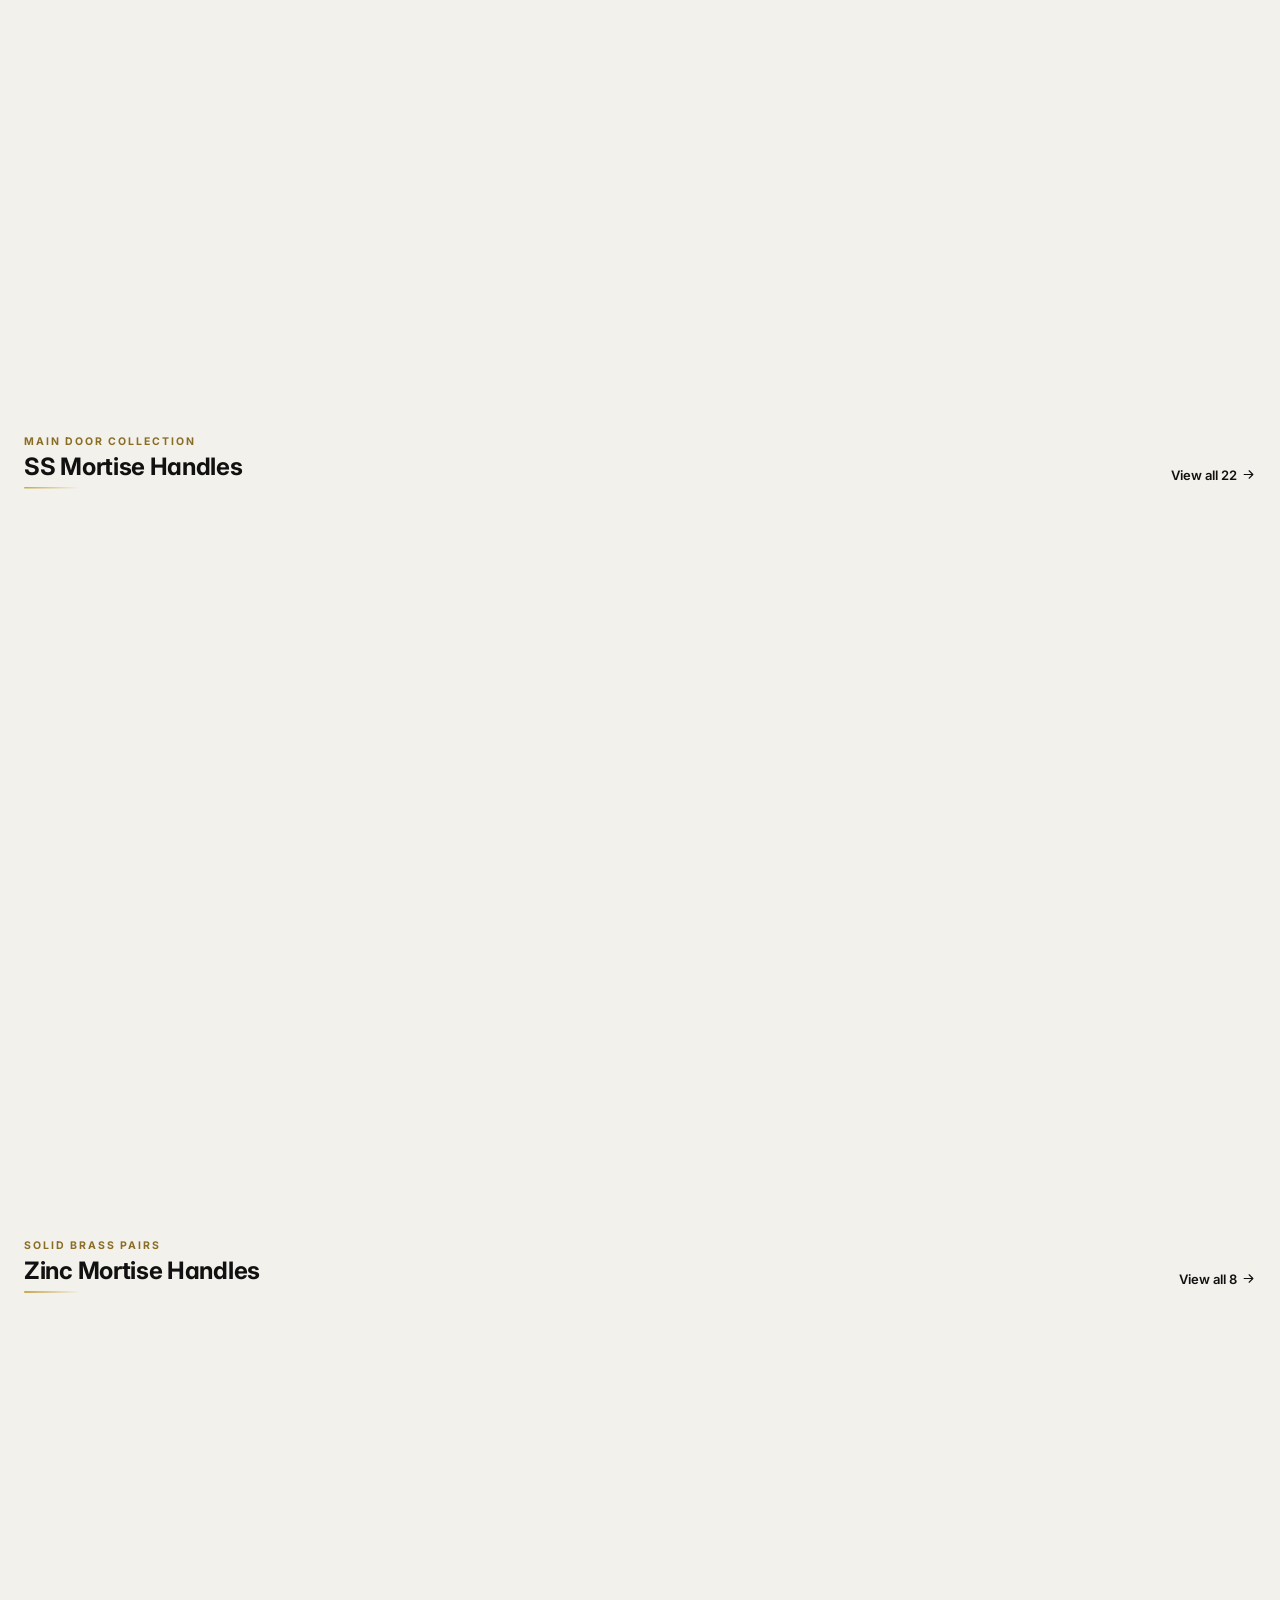
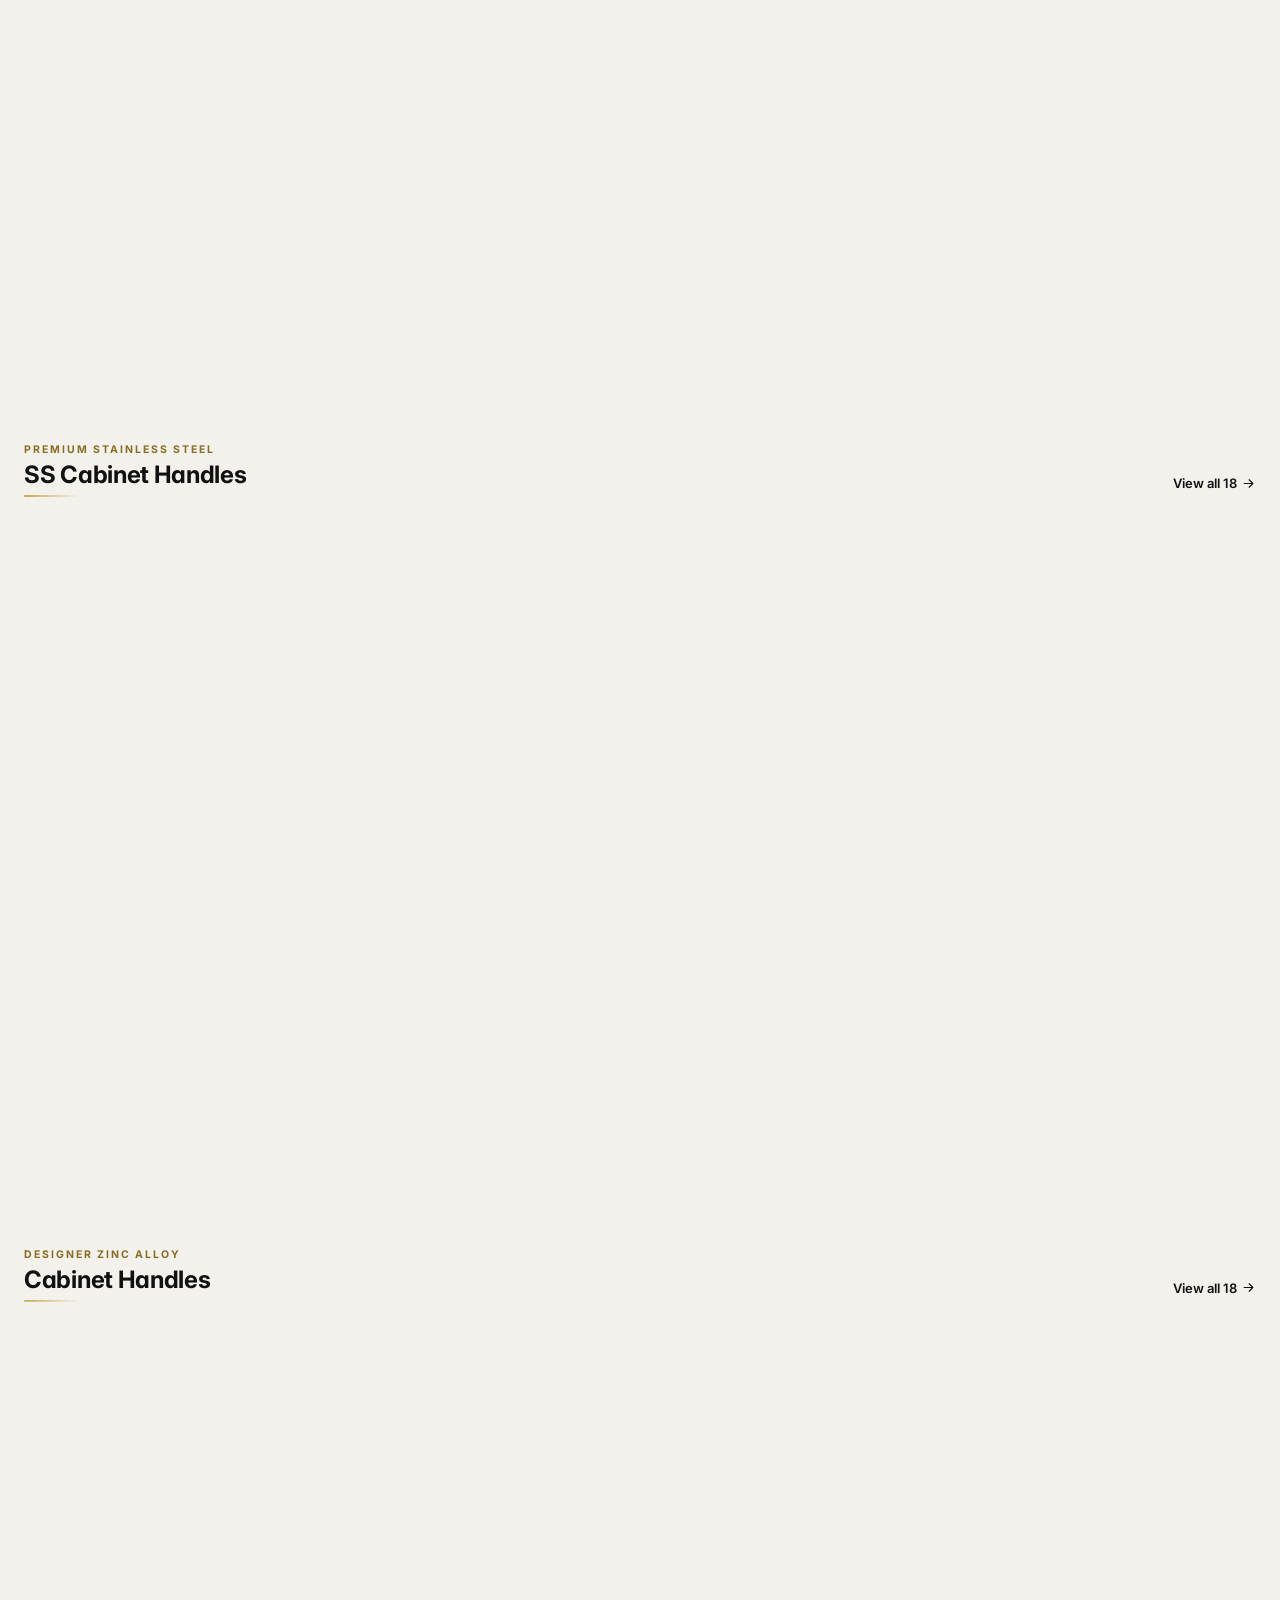
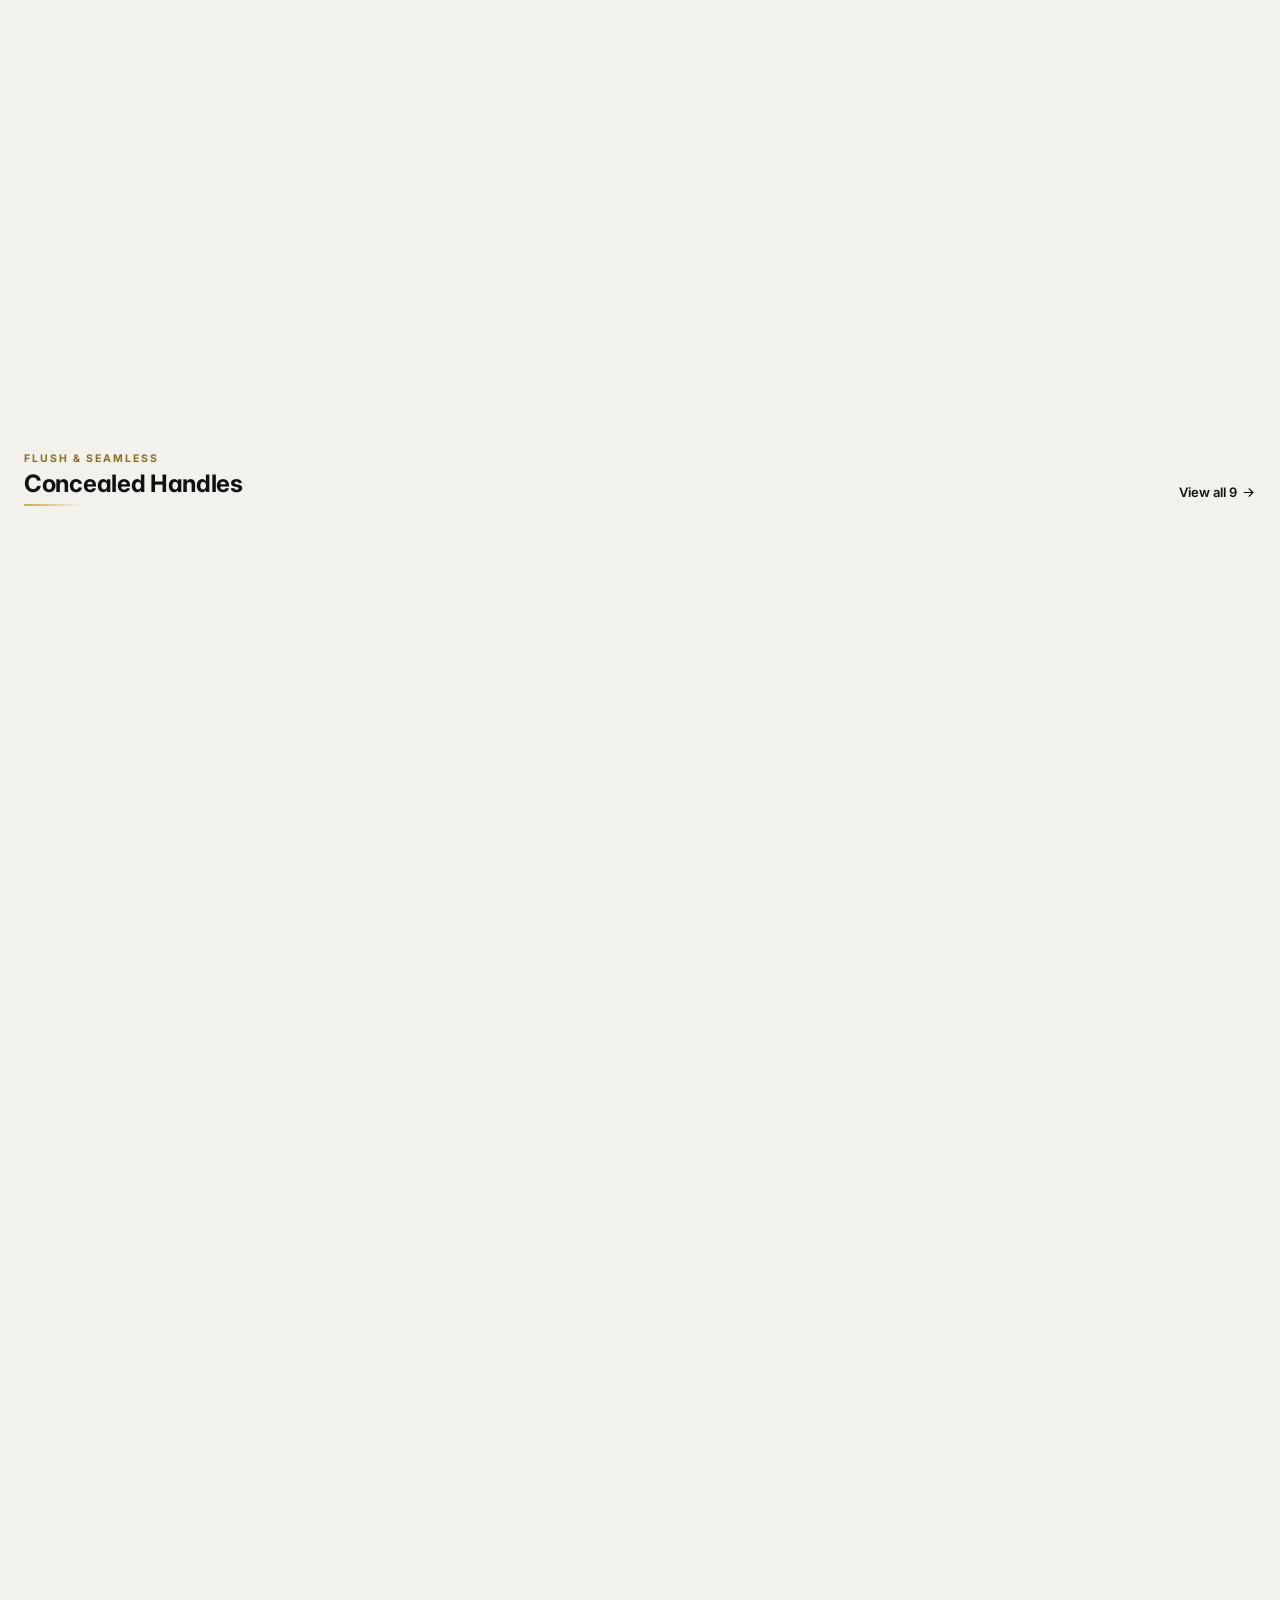
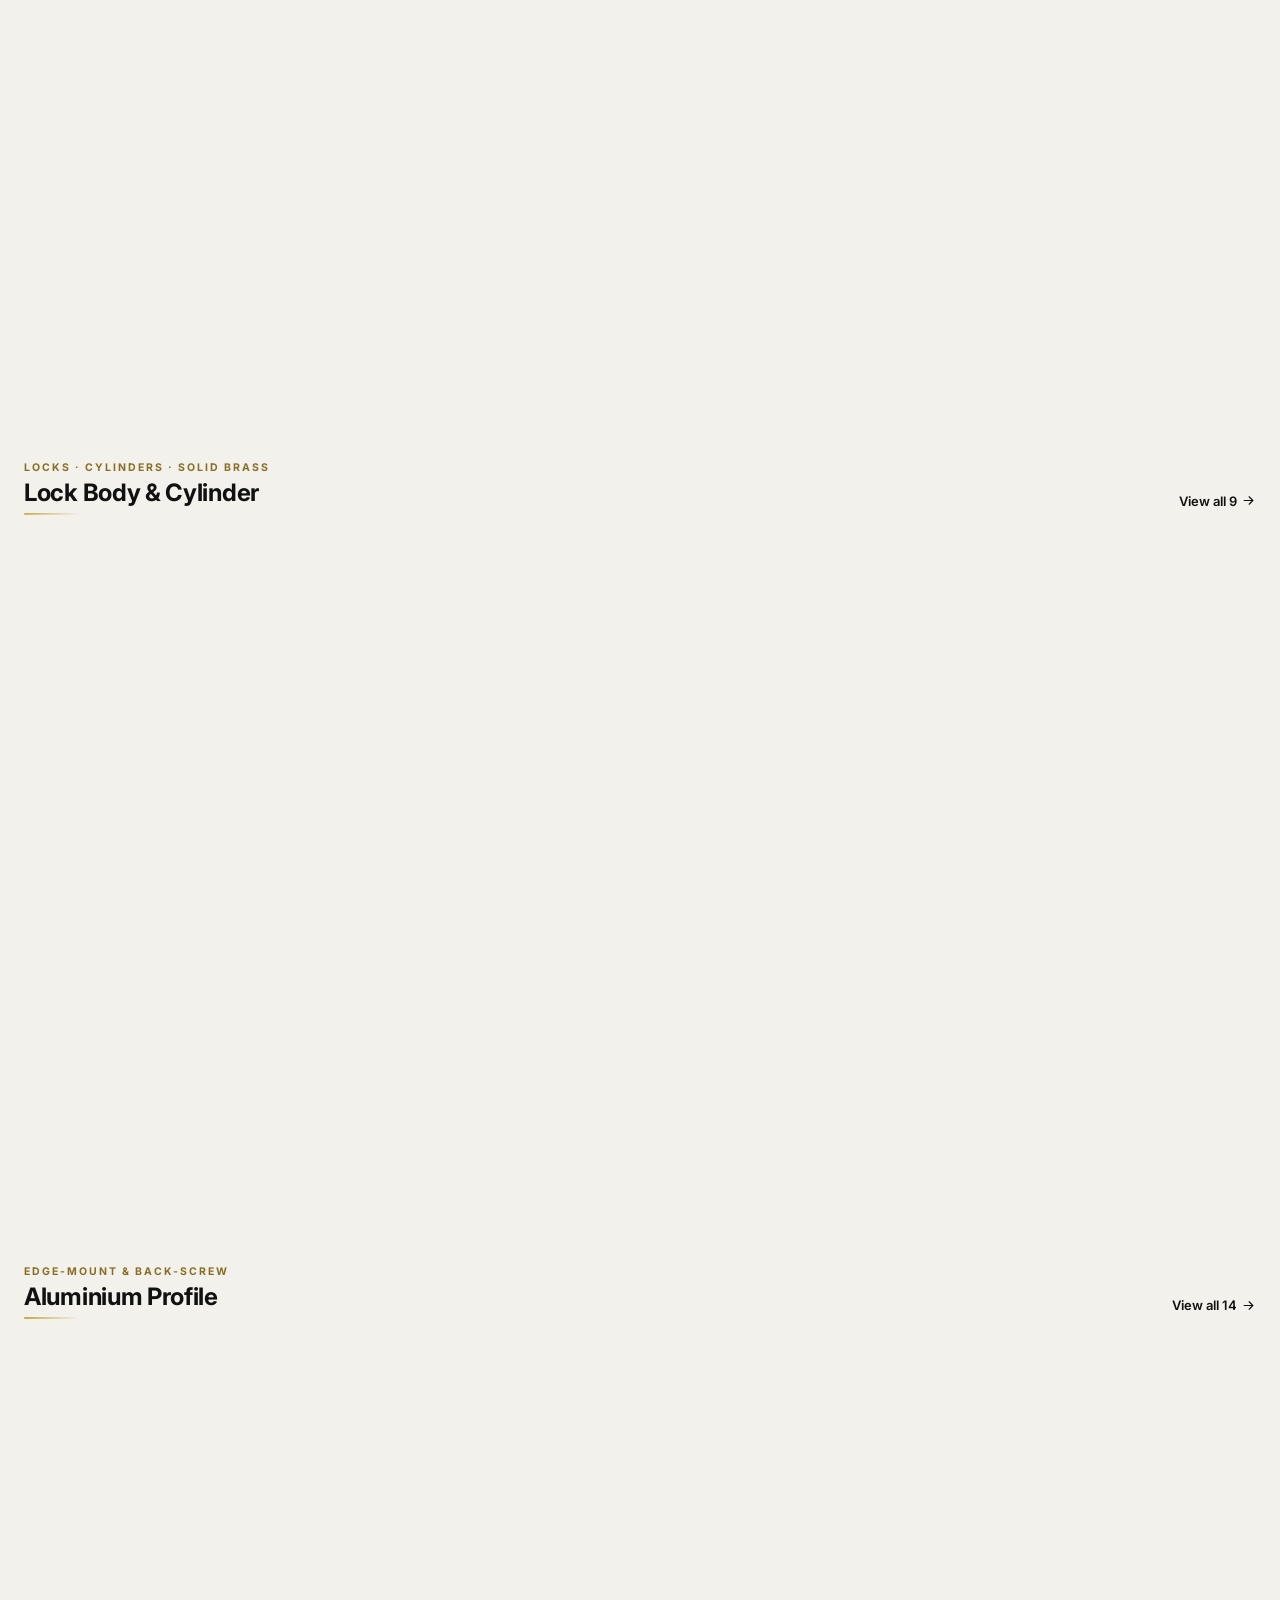
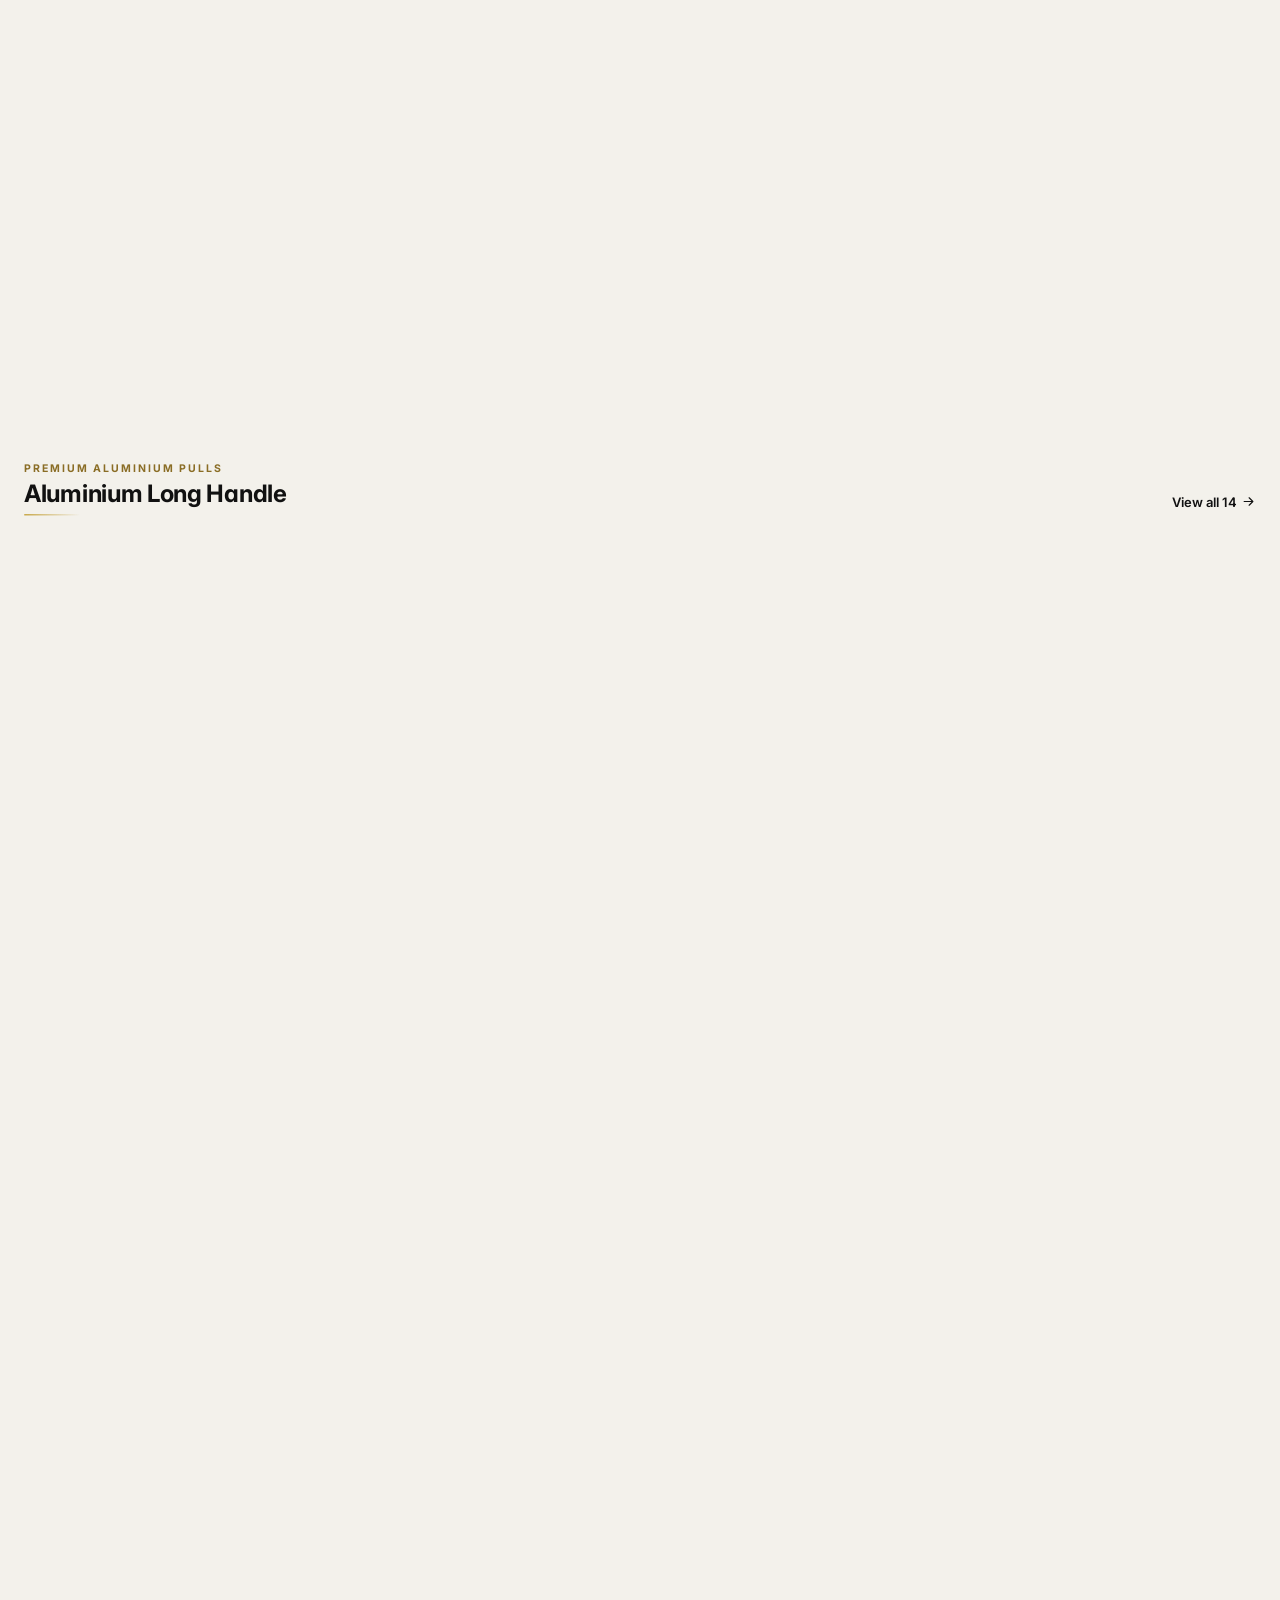
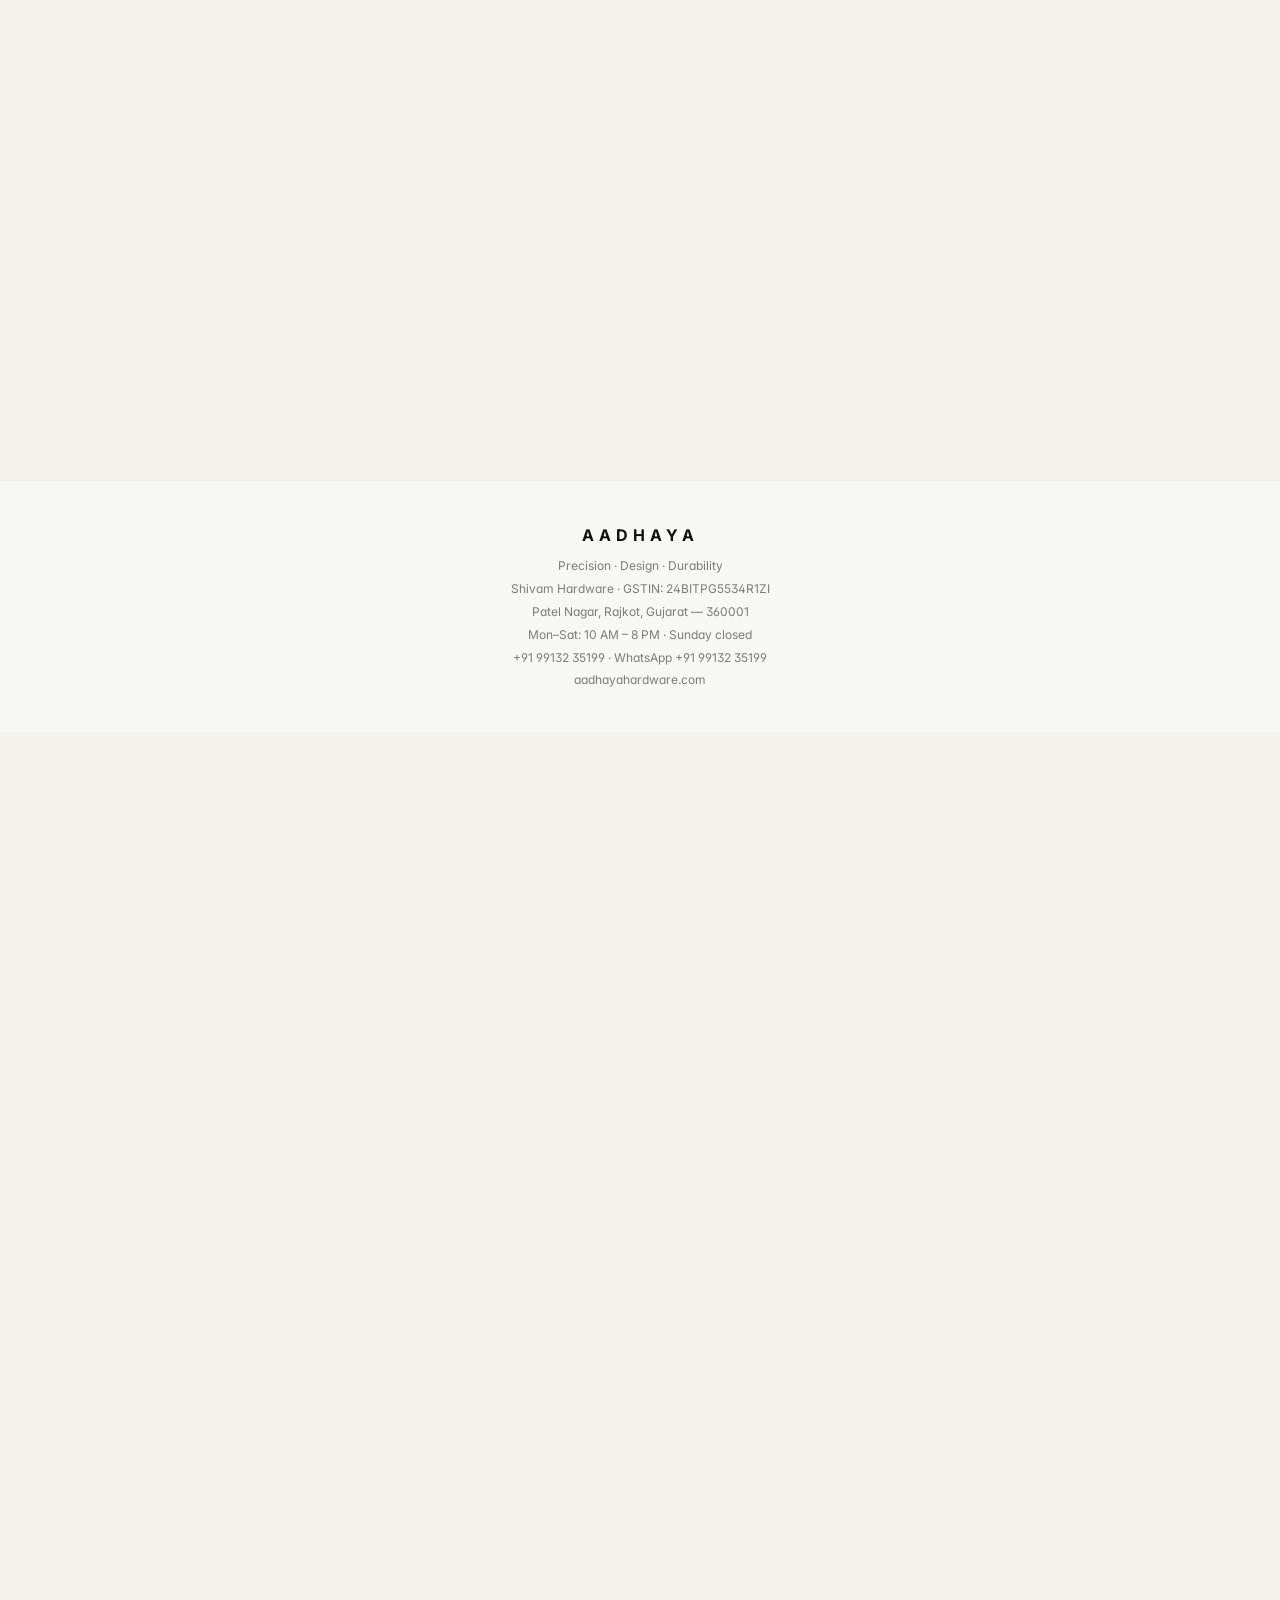
==== commit 427c91c9: "Launch card: guaranteed-play fallback (animated WebP) + cache reset - if video not advancing 3.2s af" ====
--- a/index.html
+++ b/index.html
@@ -24,7 +24,7 @@
 <link rel="preload" as="image" href="launch-poster.jpg?v=1" fetchpriority="high">
 <link rel="preload" as="script" href="ui.js?v=6">
 <link rel="preload" as="script" href="livestock.js?v=5">
-<link rel="preload" as="script" href="offers.js?v=6">
+<link rel="preload" as="script" href="offers.js?v=7">
 <link rel="preload" as="script" href="catalog.js?v=8">
 <script src="speed.js?v=2"></script>
 <script type="application/ld+json">
@@ -877,5 +877,5 @@
 updateBadge();render();
 if('serviceWorker' in navigator){window.addEventListener('load',()=>{navigator.serviceWorker.register('sw.js').catch(()=>{})})}
 </script>
-</body></html><script src="catalog.js?v=8"></script><script src="stock.js?v=5"></script><script src="price.js?v=3"></script><script src="finish.js?v=2"></script><script src="offers.js?v=6"></script><script src="order-sync.js"></script><script src="ui.js?v=6"></script><script src="visits.js"></script><script src="premium.js?v=2"></script>
+</body></html><script src="catalog.js?v=8"></script><script src="stock.js?v=5"></script><script src="price.js?v=3"></script><script src="finish.js?v=2"></script><script src="offers.js?v=7"></script><script src="order-sync.js"></script><script src="ui.js?v=6"></script><script src="visits.js"></script><script src="premium.js?v=2"></script>
 <script src="livestock.js?v=5"></script><script src="logo.js?v=3"></script><script src="glass.js?v=1"></script><script src="catvideo.js?v=2"></script><script src="select.js?v=1"></script>
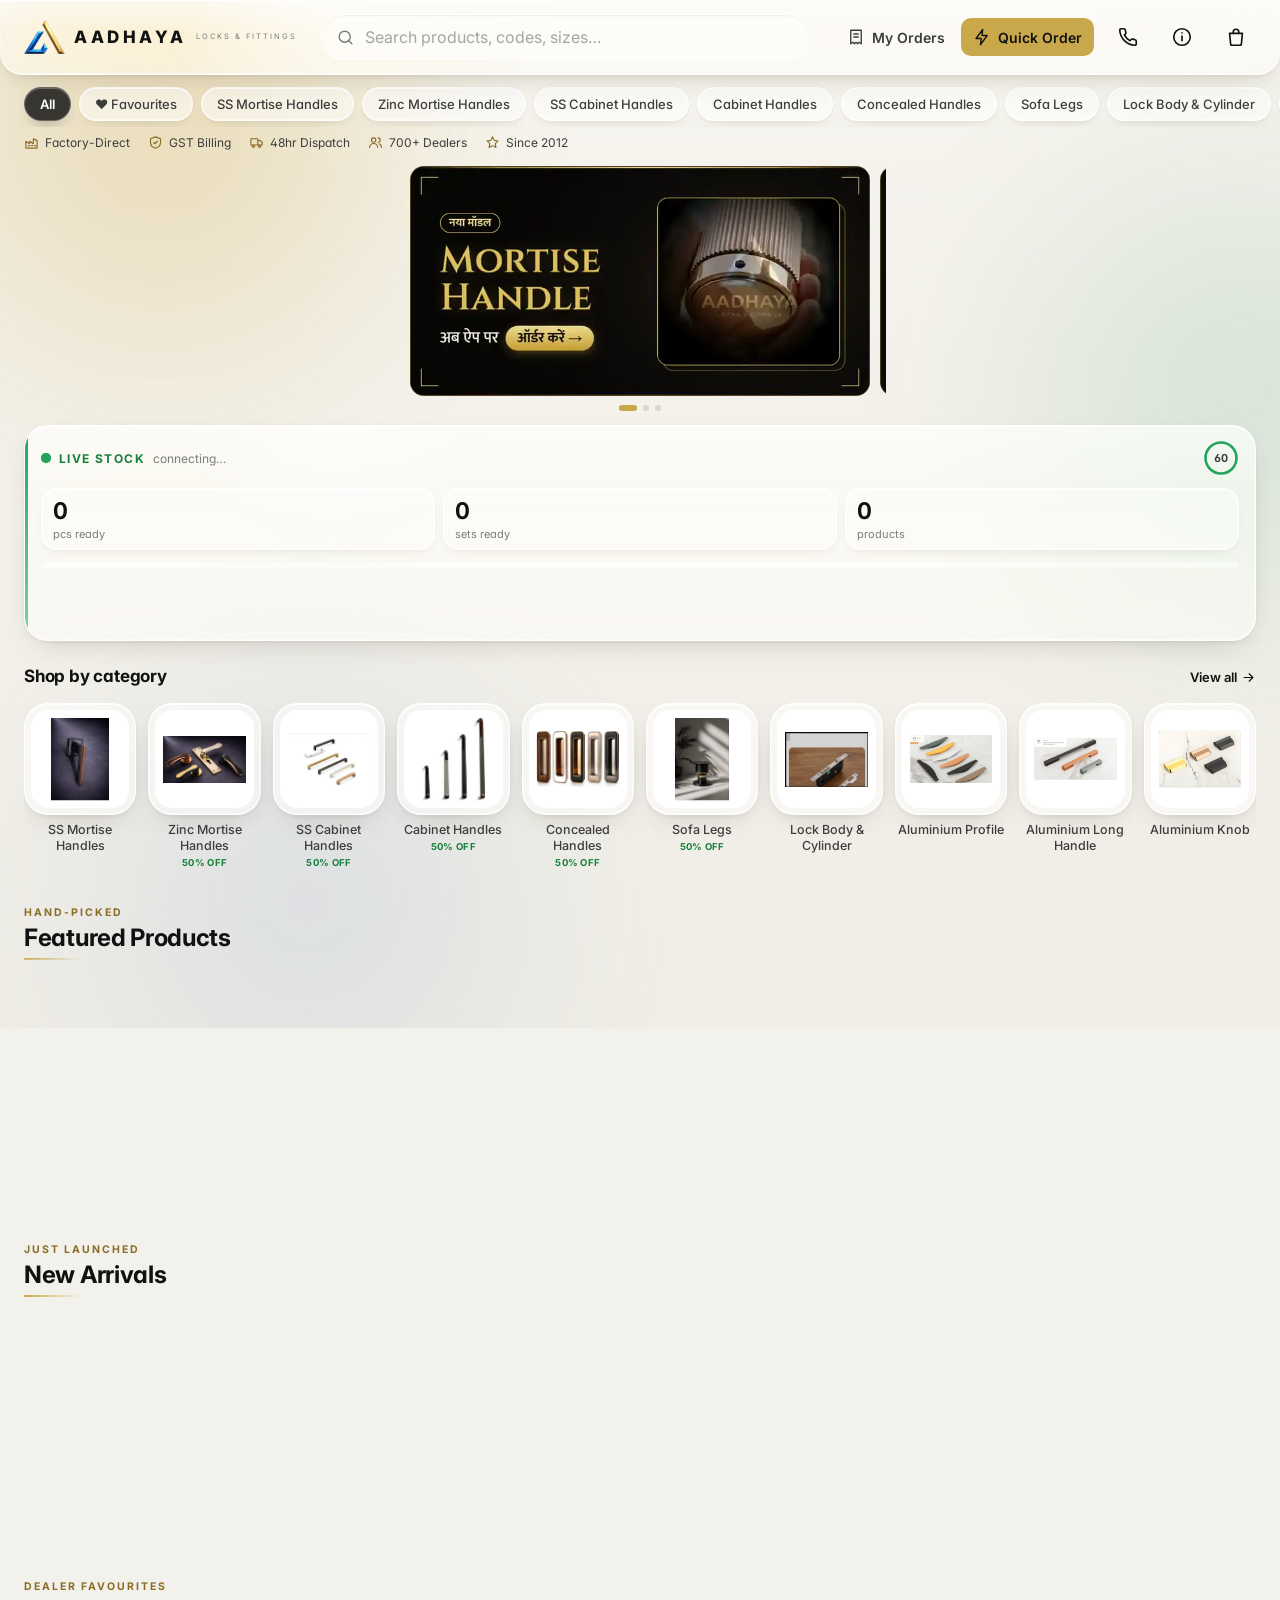
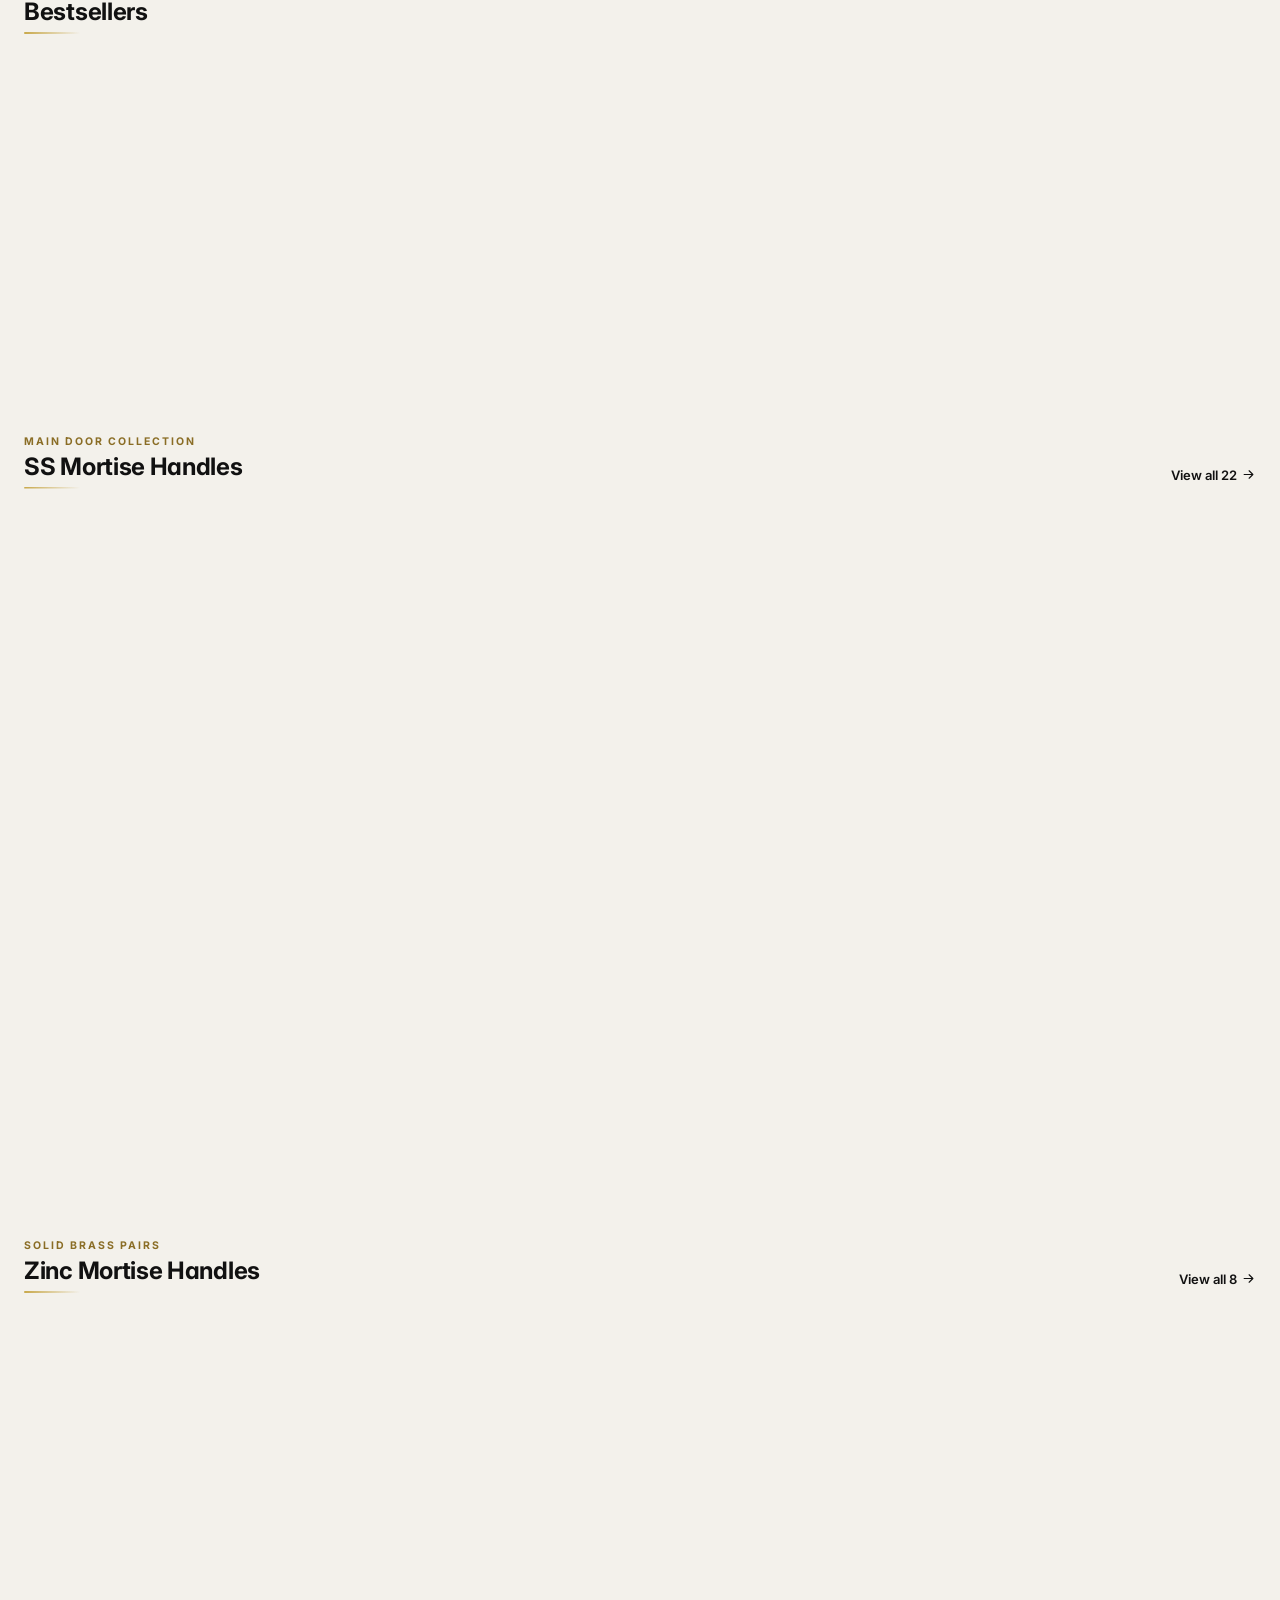
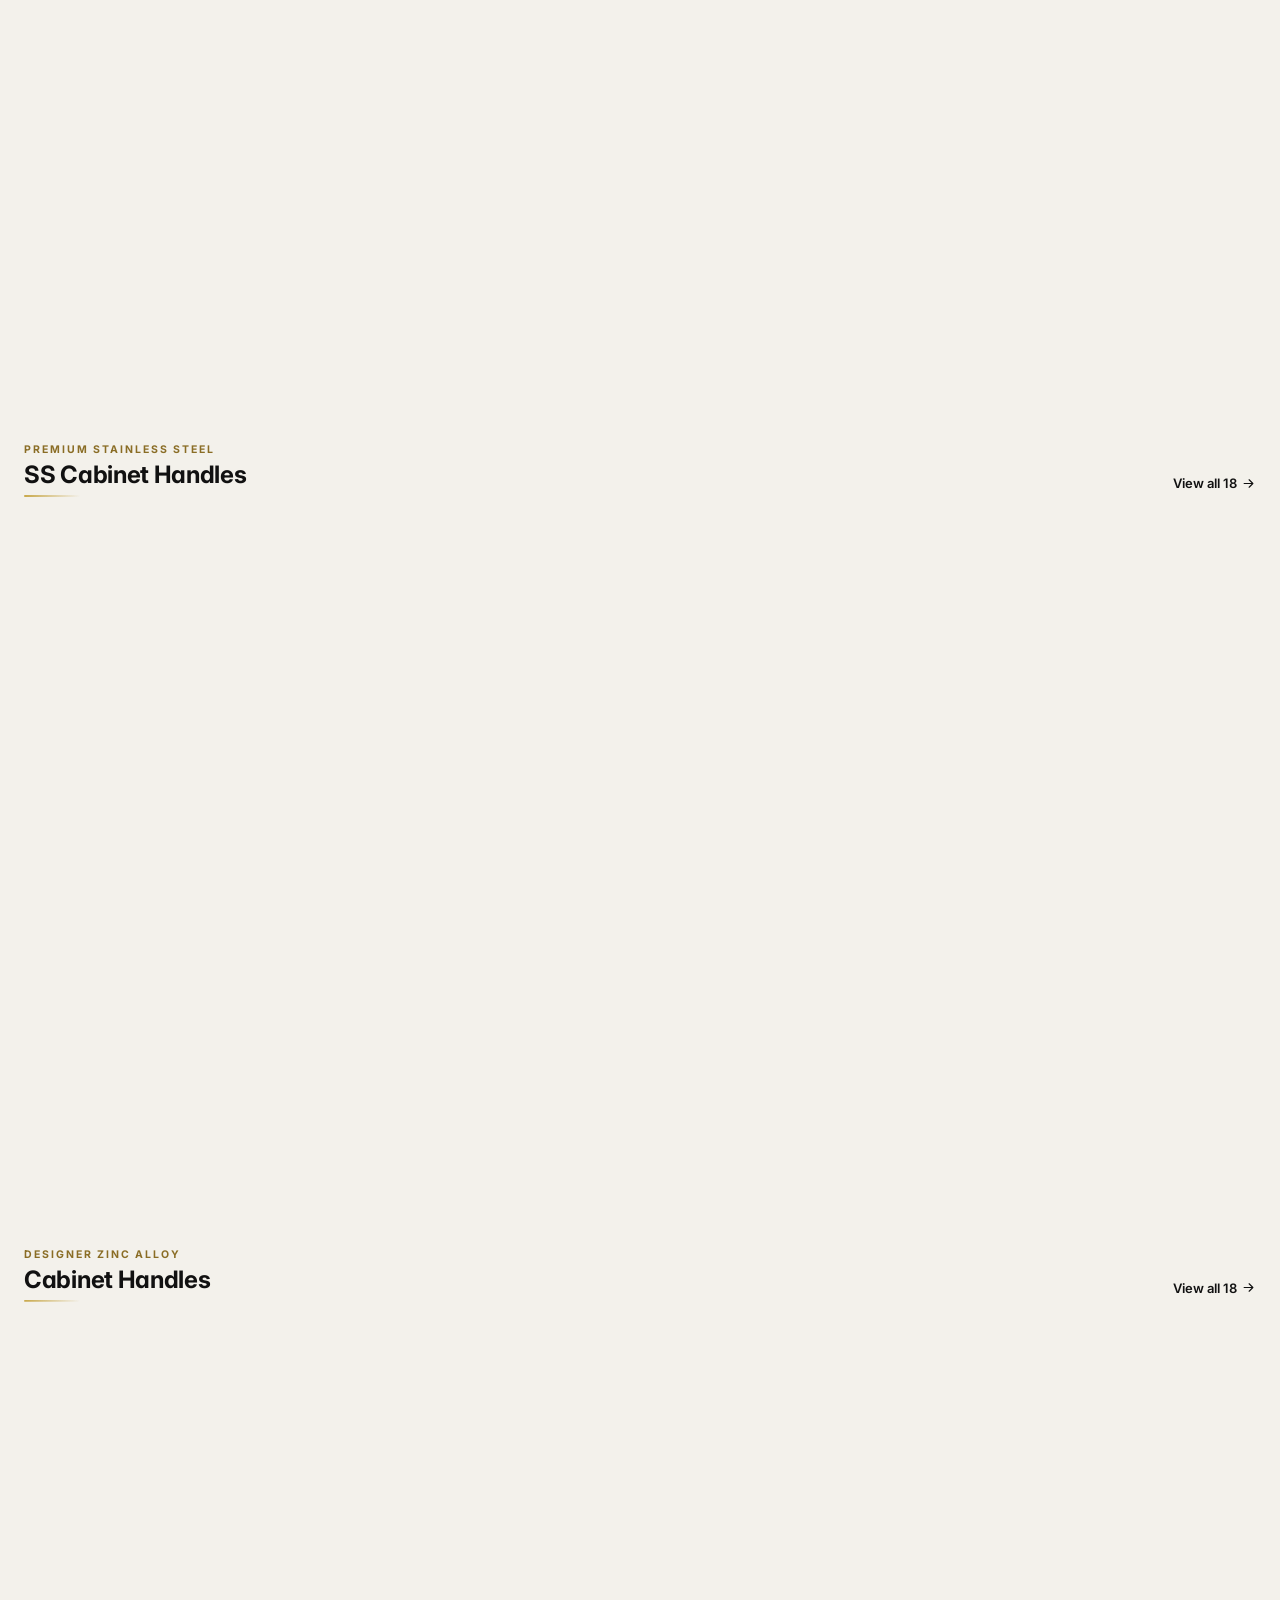
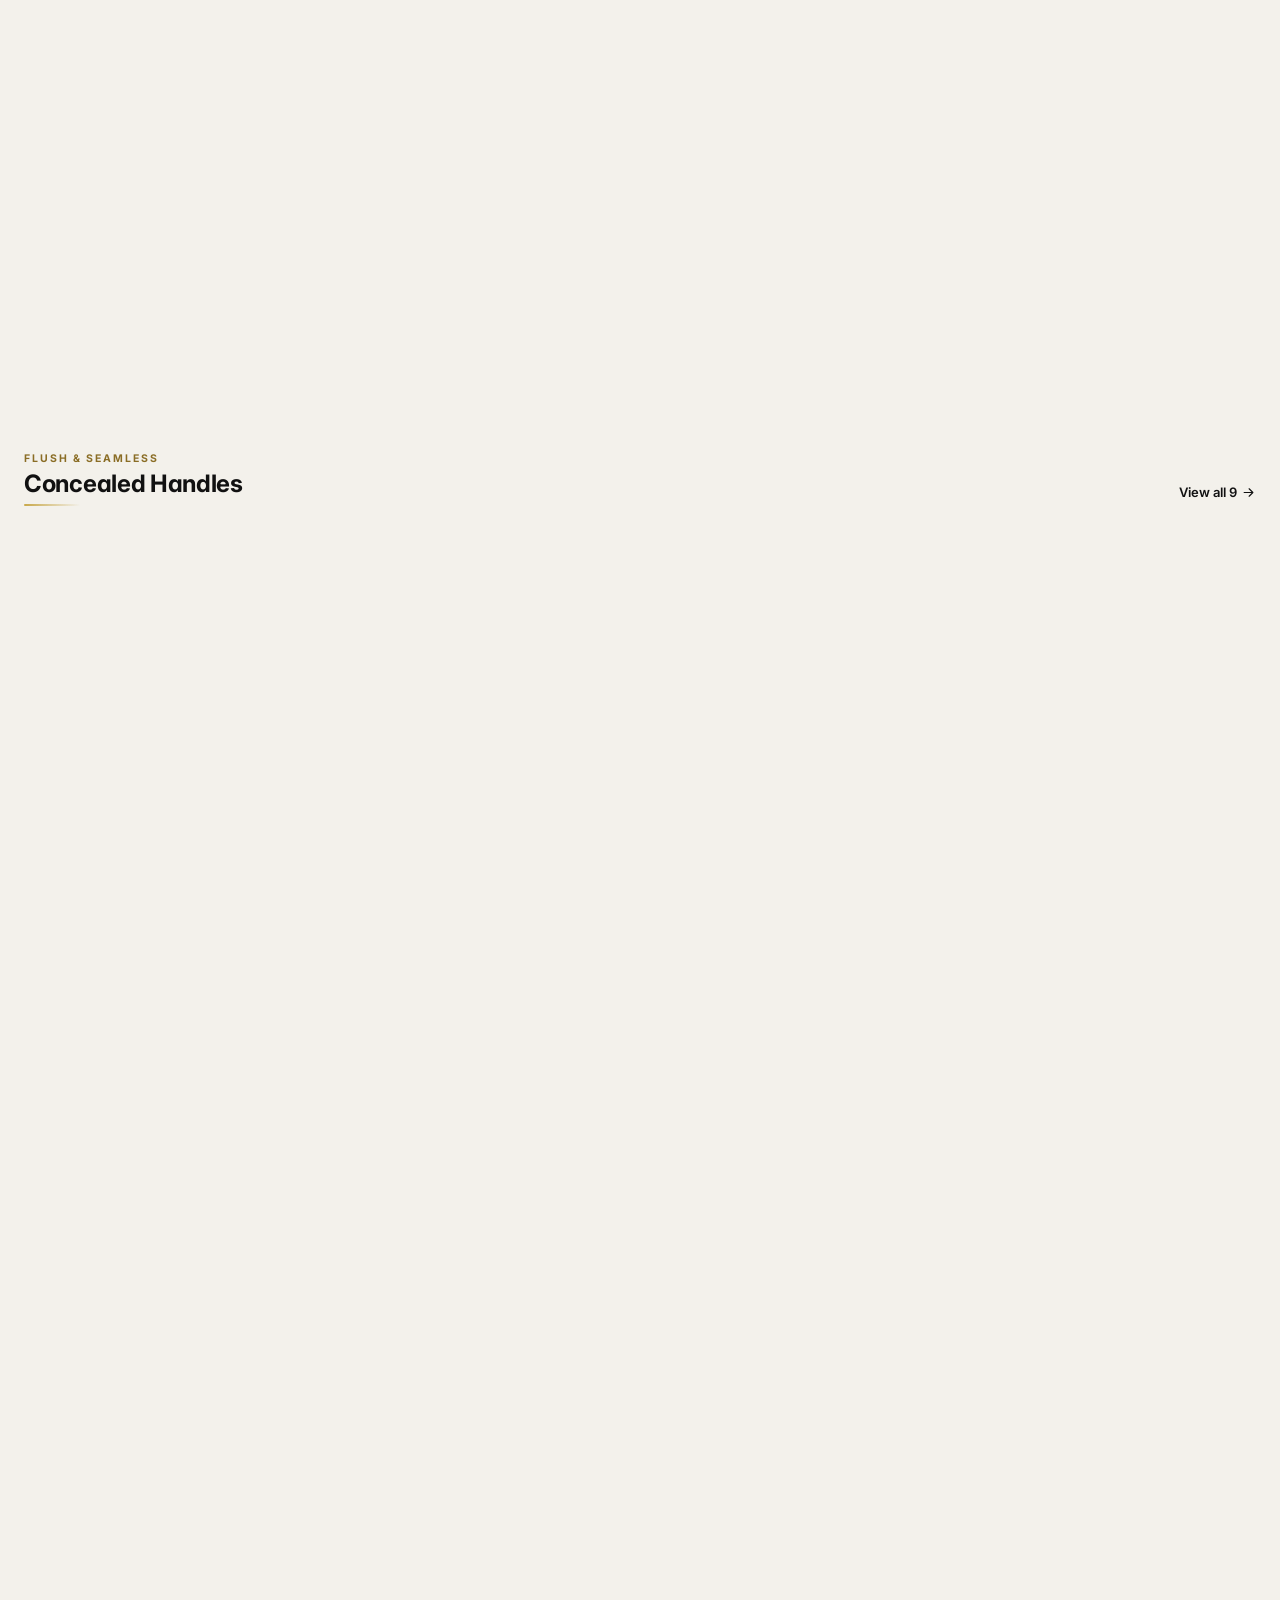
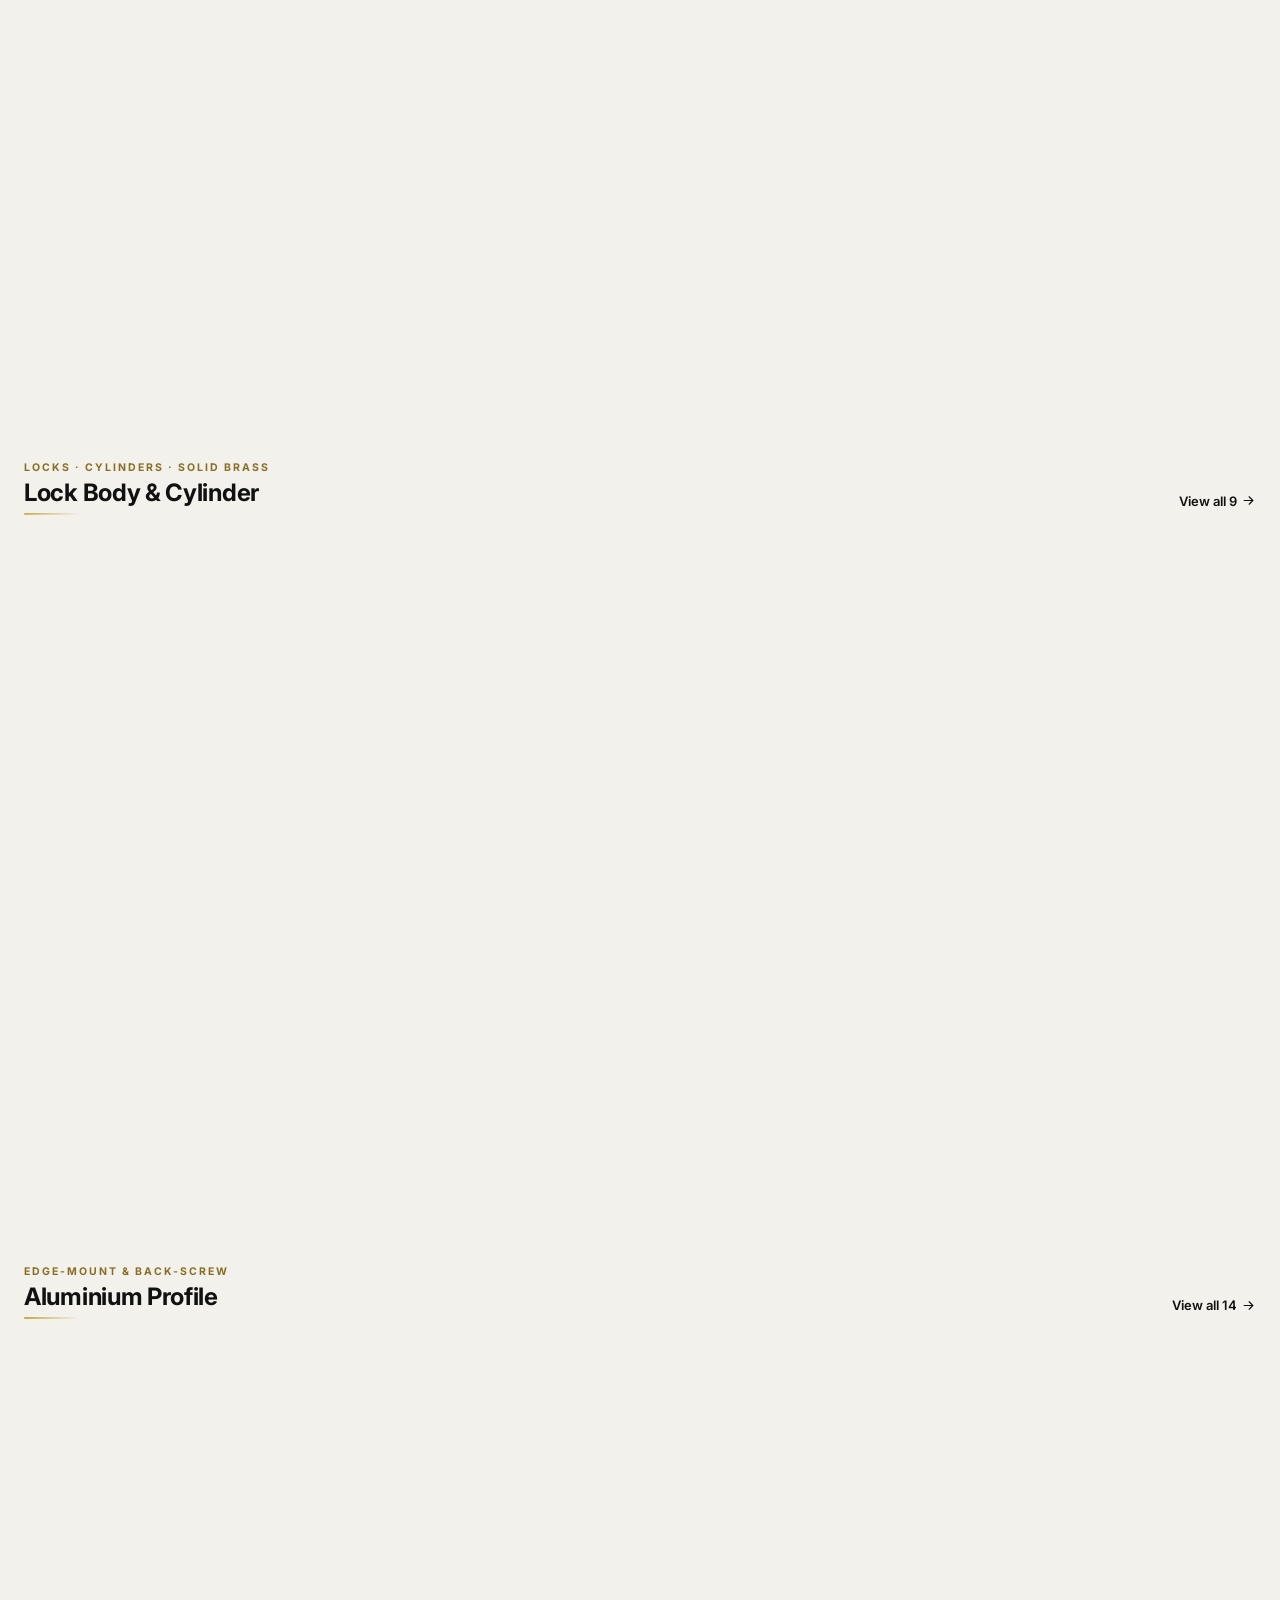
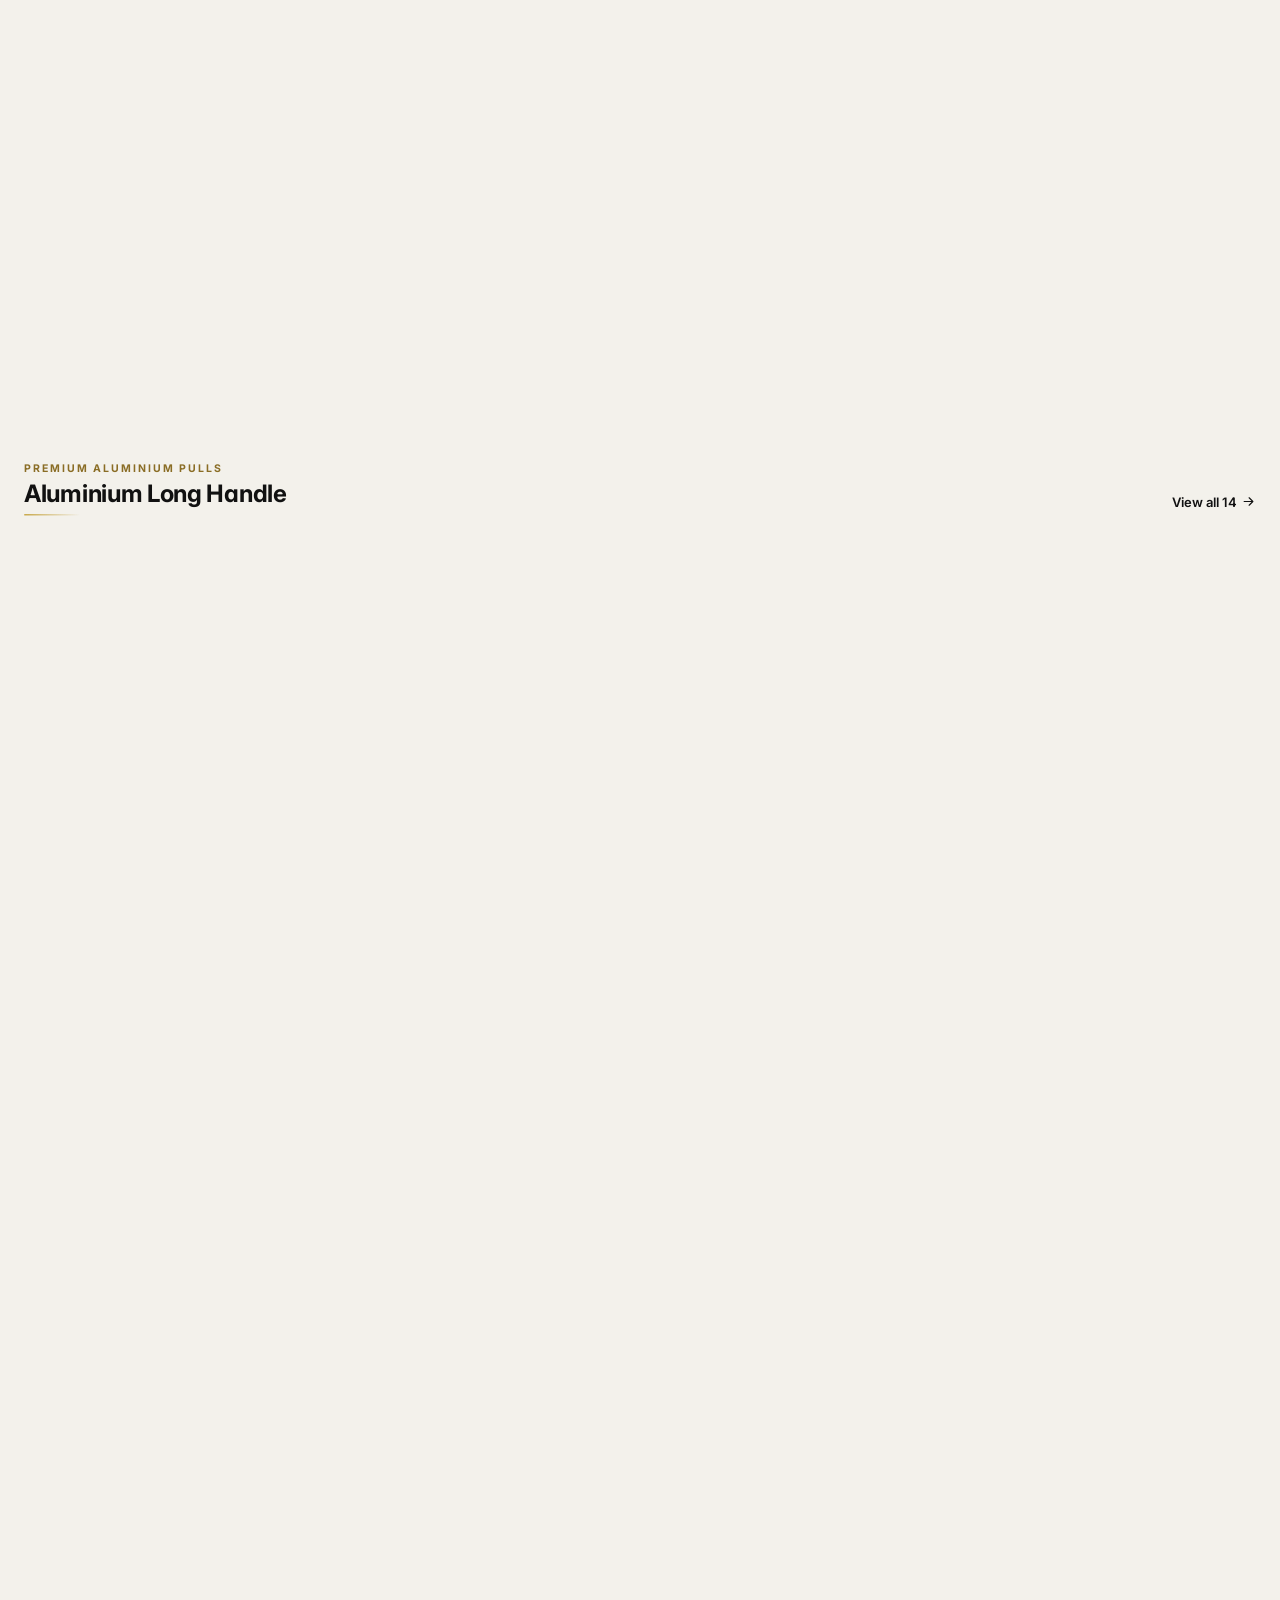
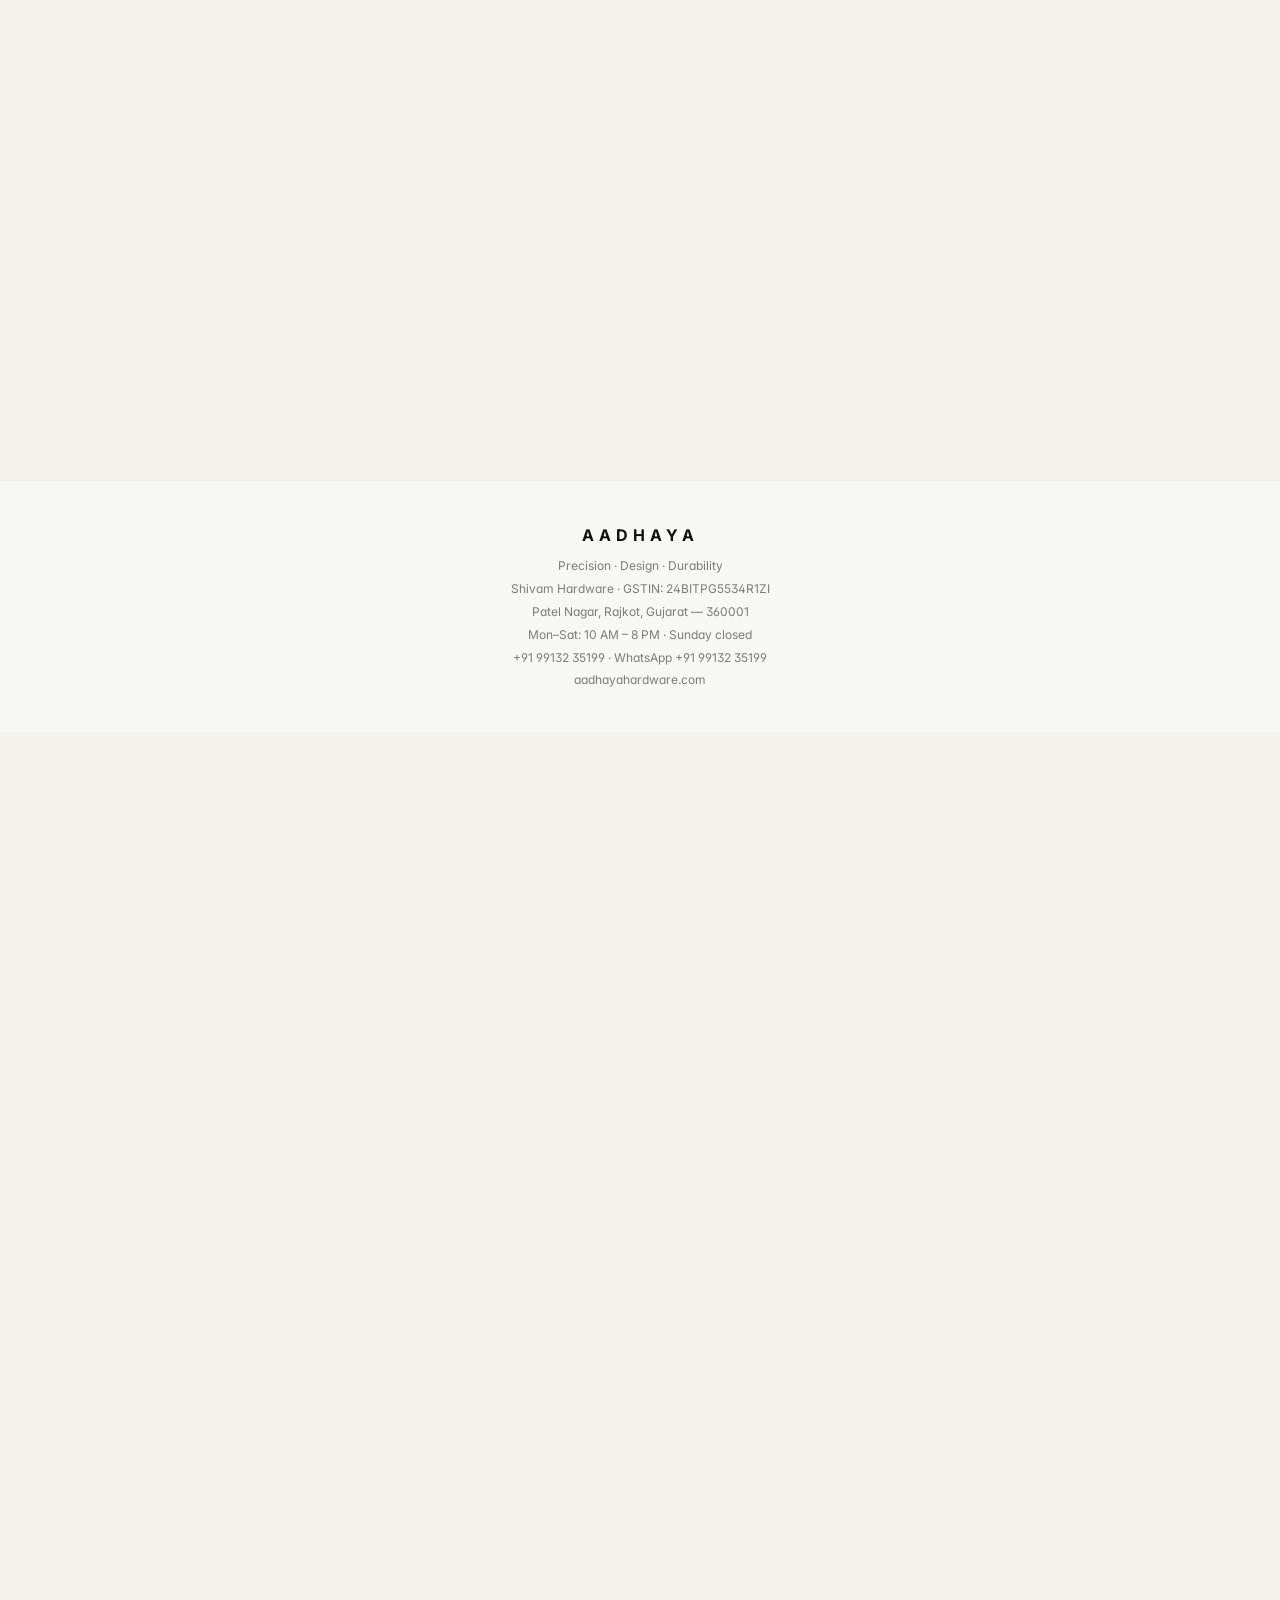
==== commit 59569d85: "Live: category swipe on mobile (swipe.js); remove preview Co-Authored-By: Claude Opus 5.5 <noreply@a" ====
--- a/index.html
+++ b/index.html
@@ -878,4 +878,4 @@
 if('serviceWorker' in navigator){window.addEventListener('load',()=>{navigator.serviceWorker.register('sw.js').catch(()=>{})})}
 </script>
 </body></html><script src="catalog.js?v=8"></script><script src="stock.js?v=5"></script><script src="price.js?v=3"></script><script src="finish.js?v=2"></script><script src="offers.js?v=7"></script><script src="order-sync.js"></script><script src="ui.js?v=6"></script><script src="visits.js"></script><script src="premium.js?v=2"></script>
-<script src="livestock.js?v=5"></script><script src="logo.js?v=3"></script><script src="glass.js?v=1"></script><script src="catvideo.js?v=2"></script><script src="select.js?v=1"></script>
+<script src="livestock.js?v=5"></script><script src="logo.js?v=3"></script><script src="glass.js?v=1"></script><script src="catvideo.js?v=2"></script><script src="select.js?v=1"></script><script src="swipe.js?v=1"></script>
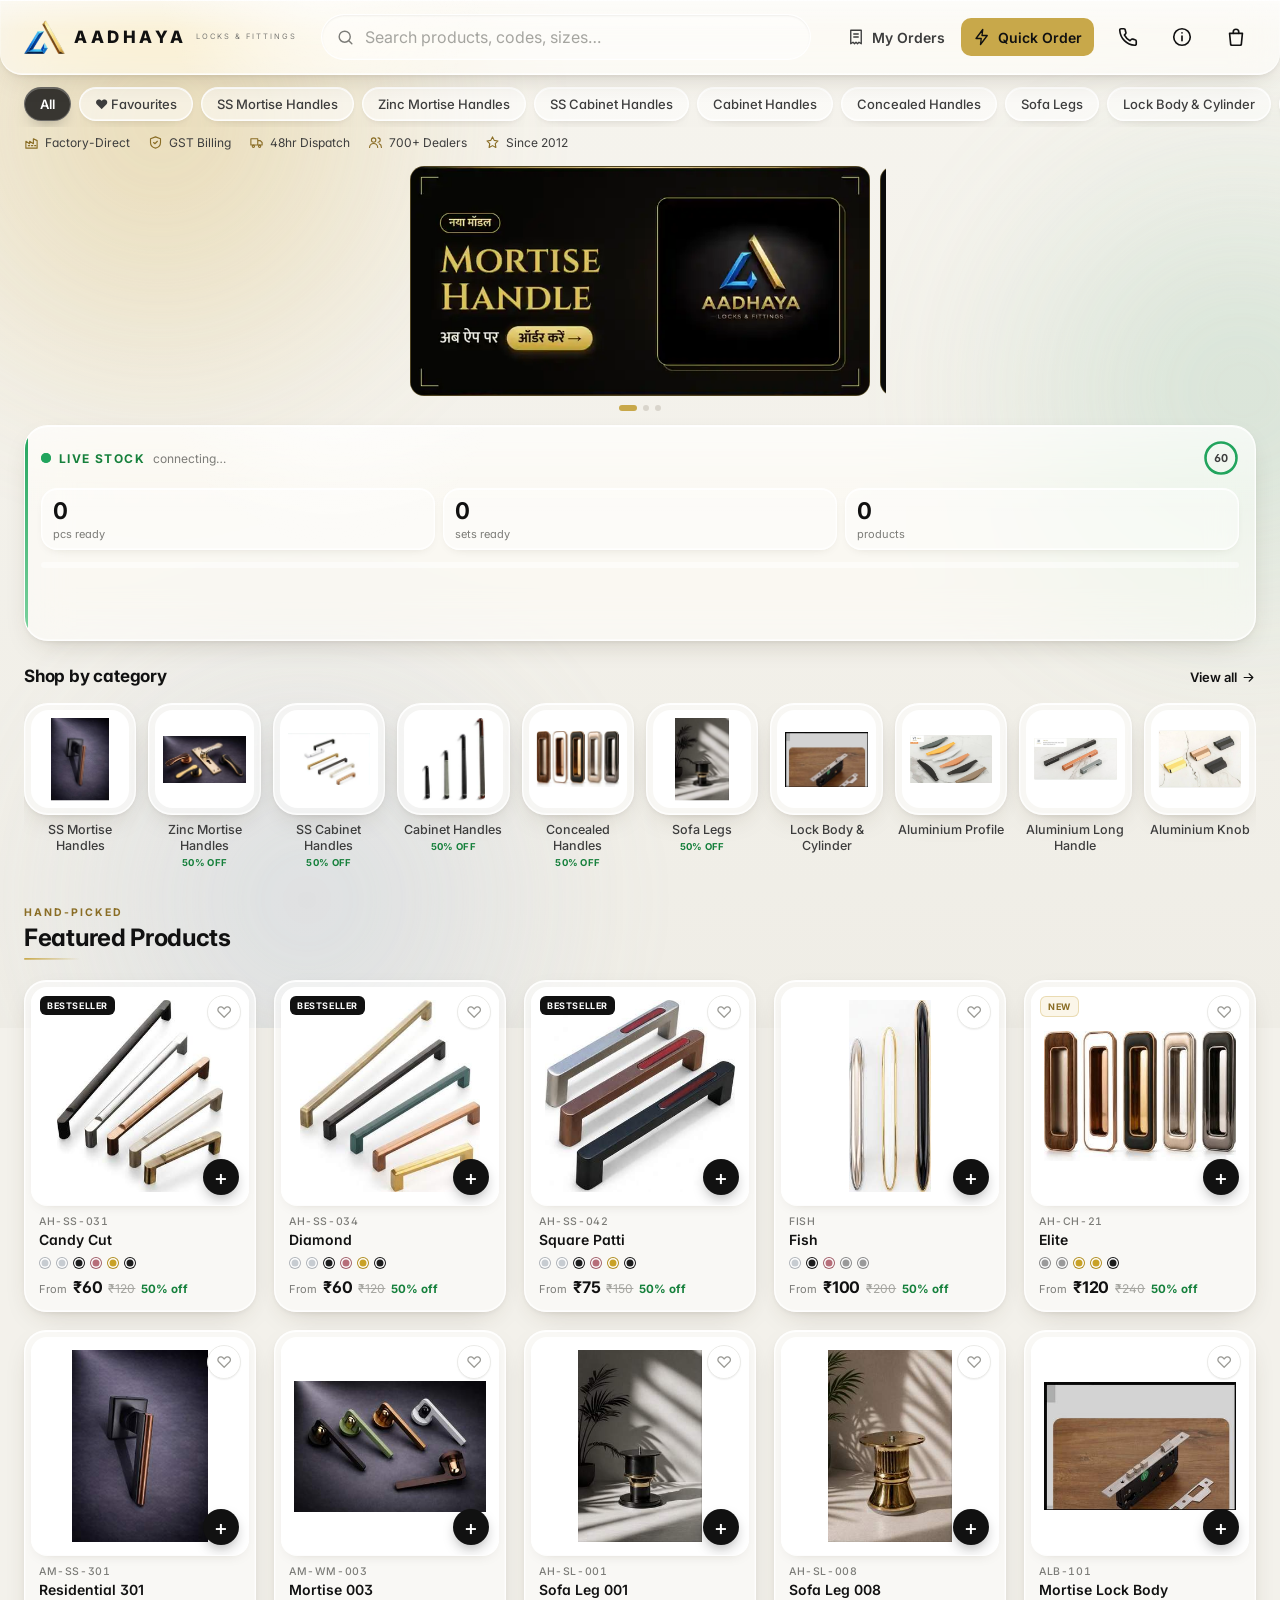
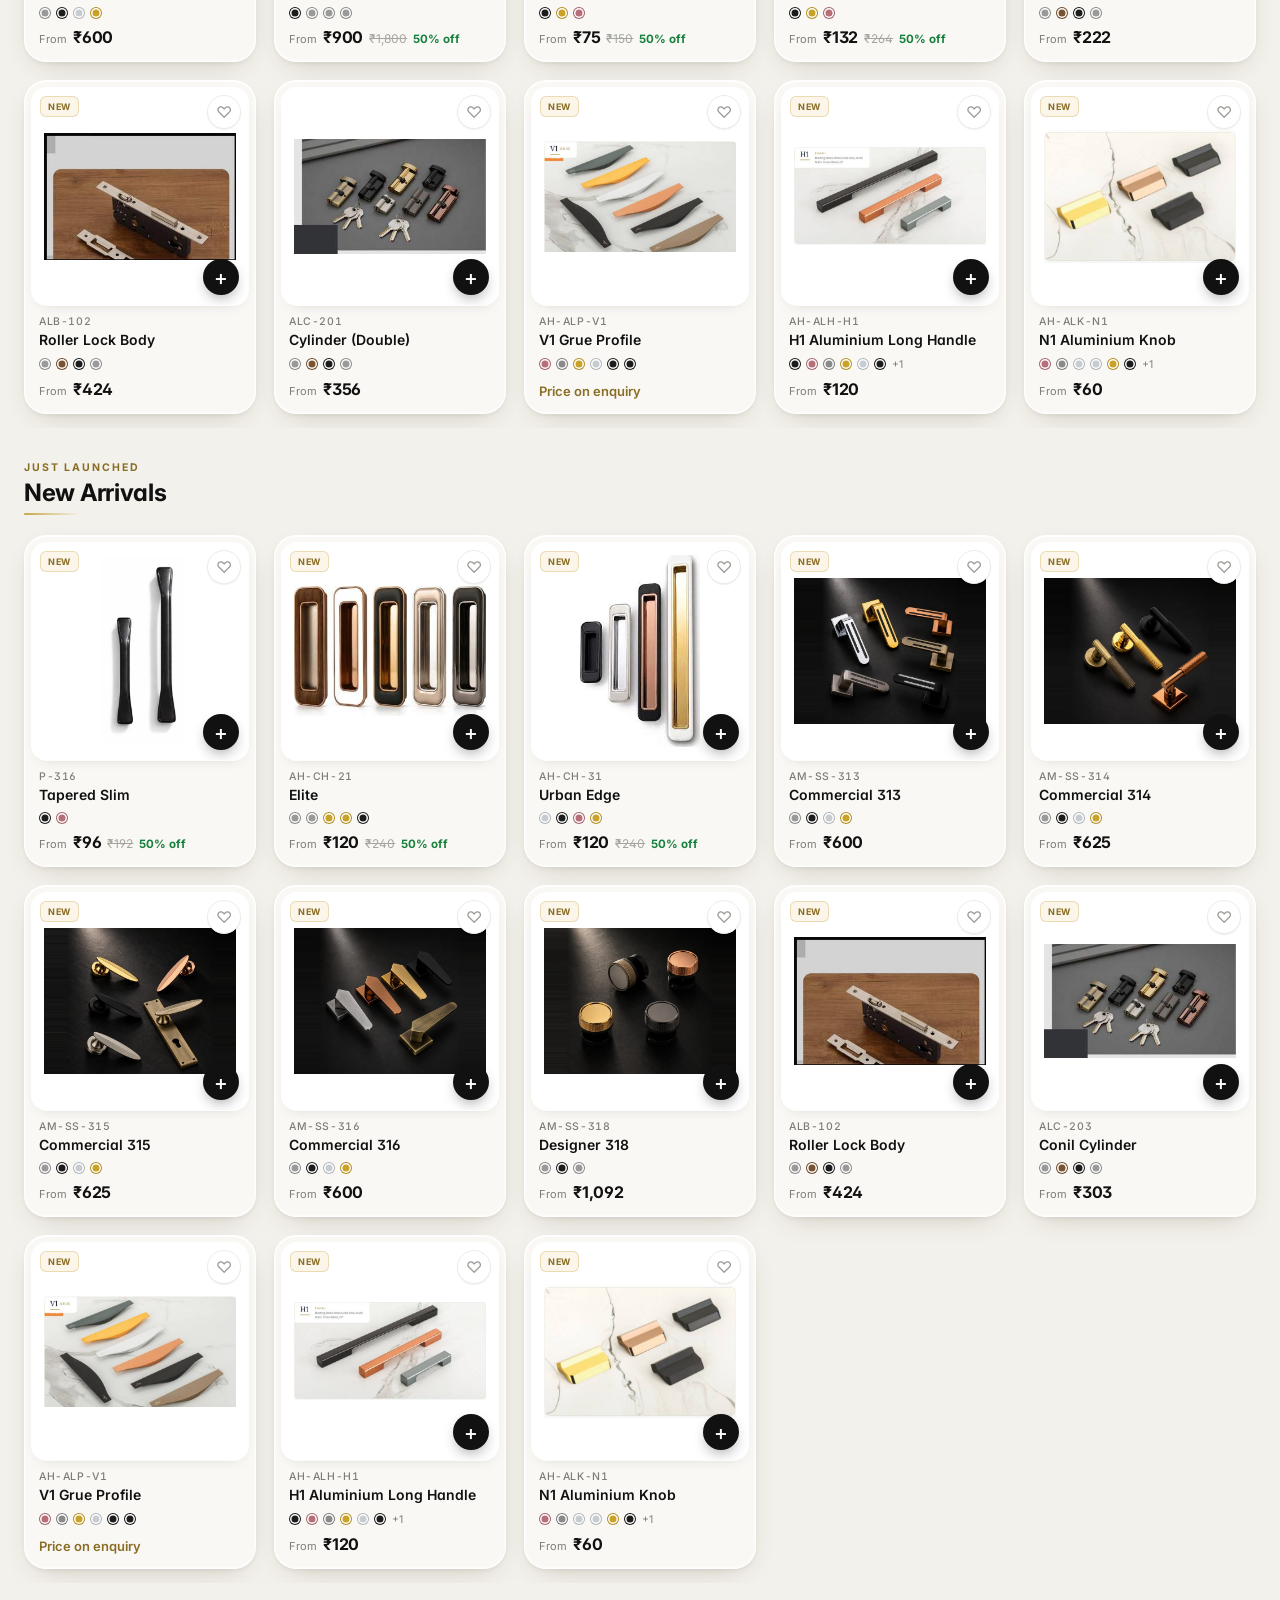
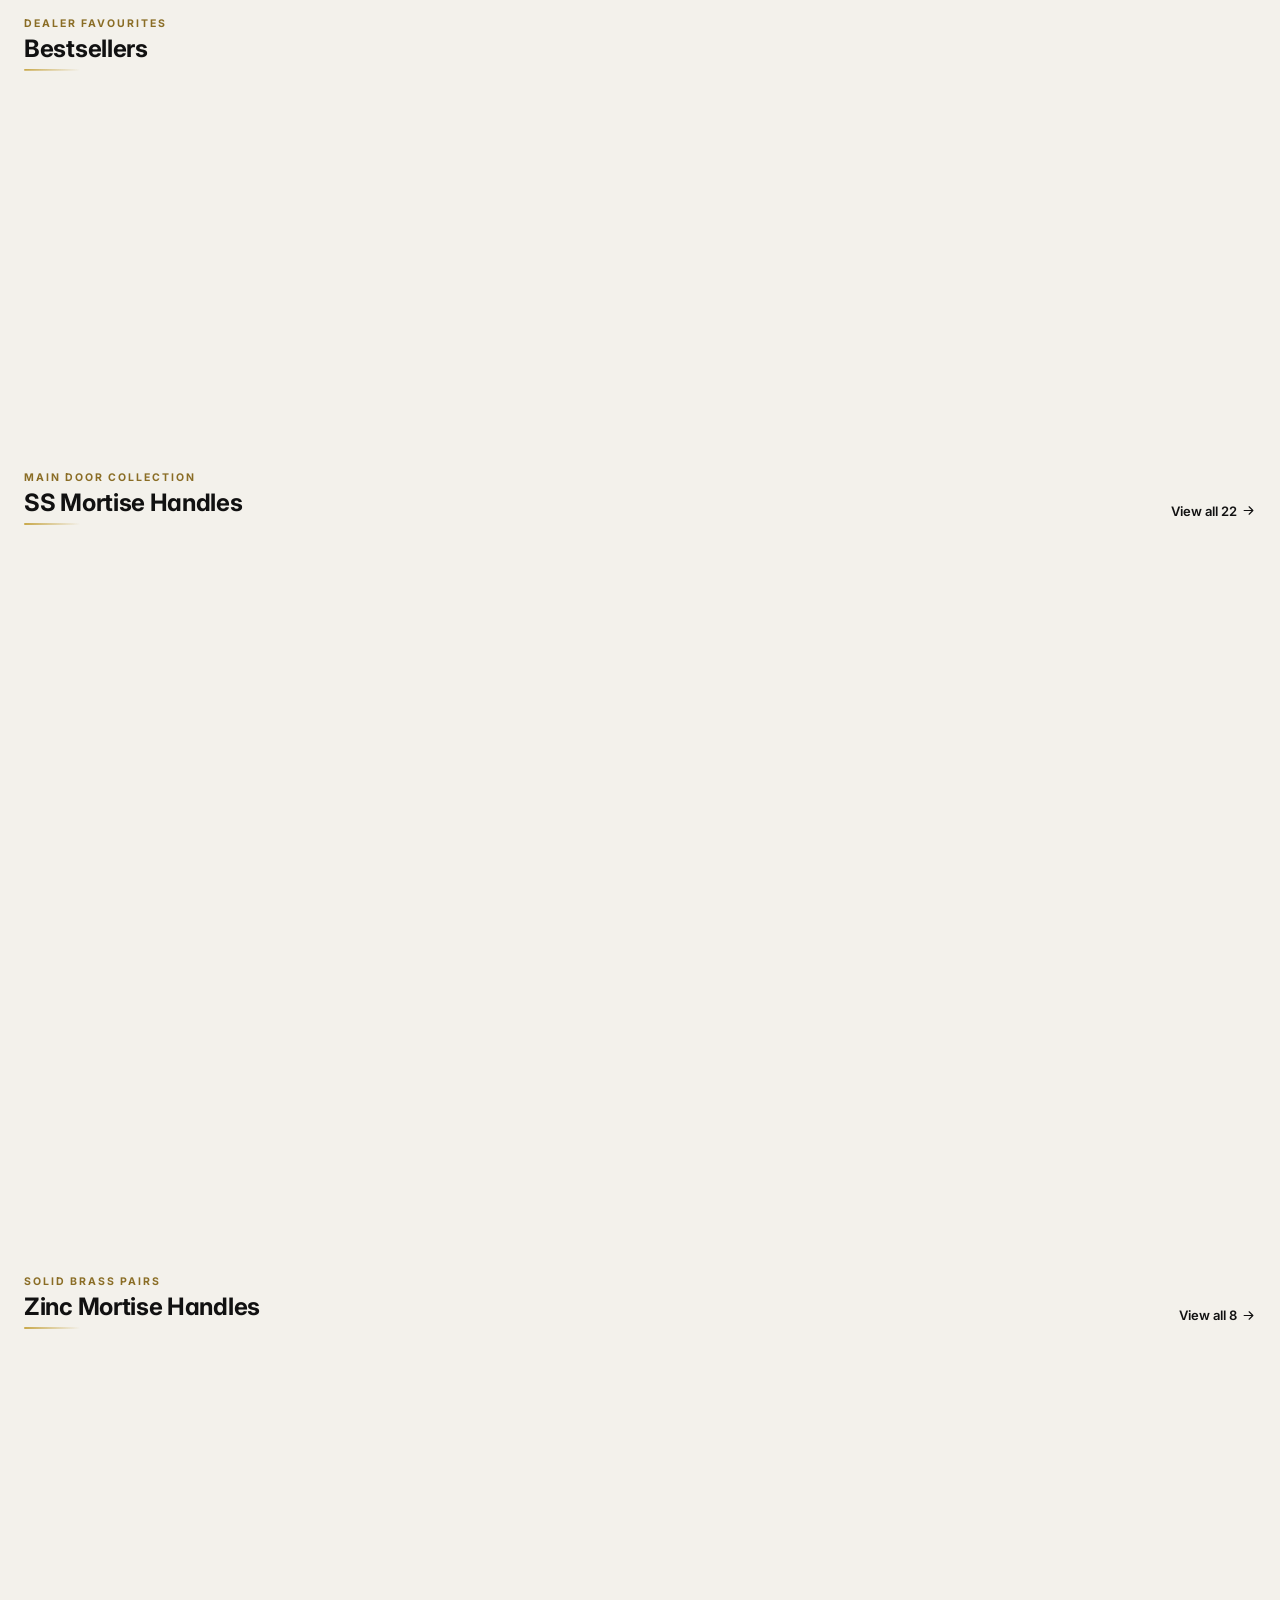
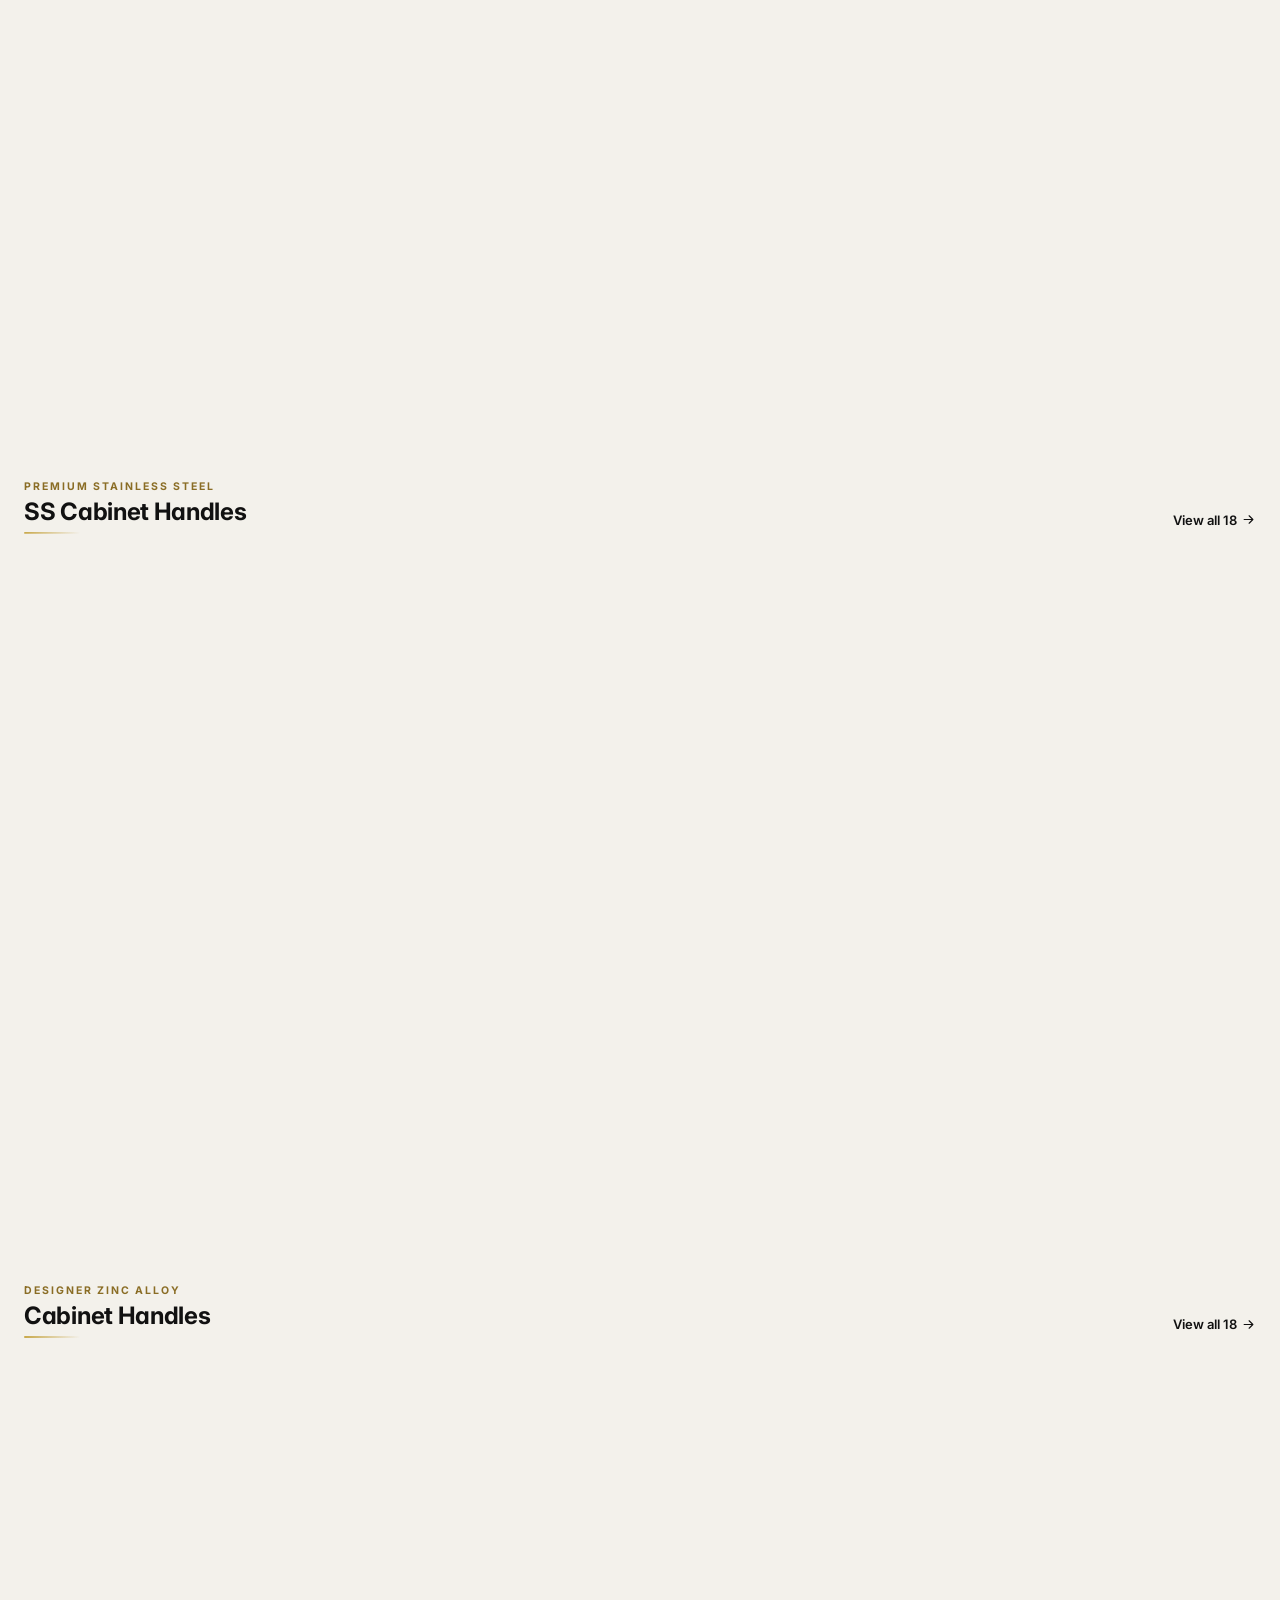
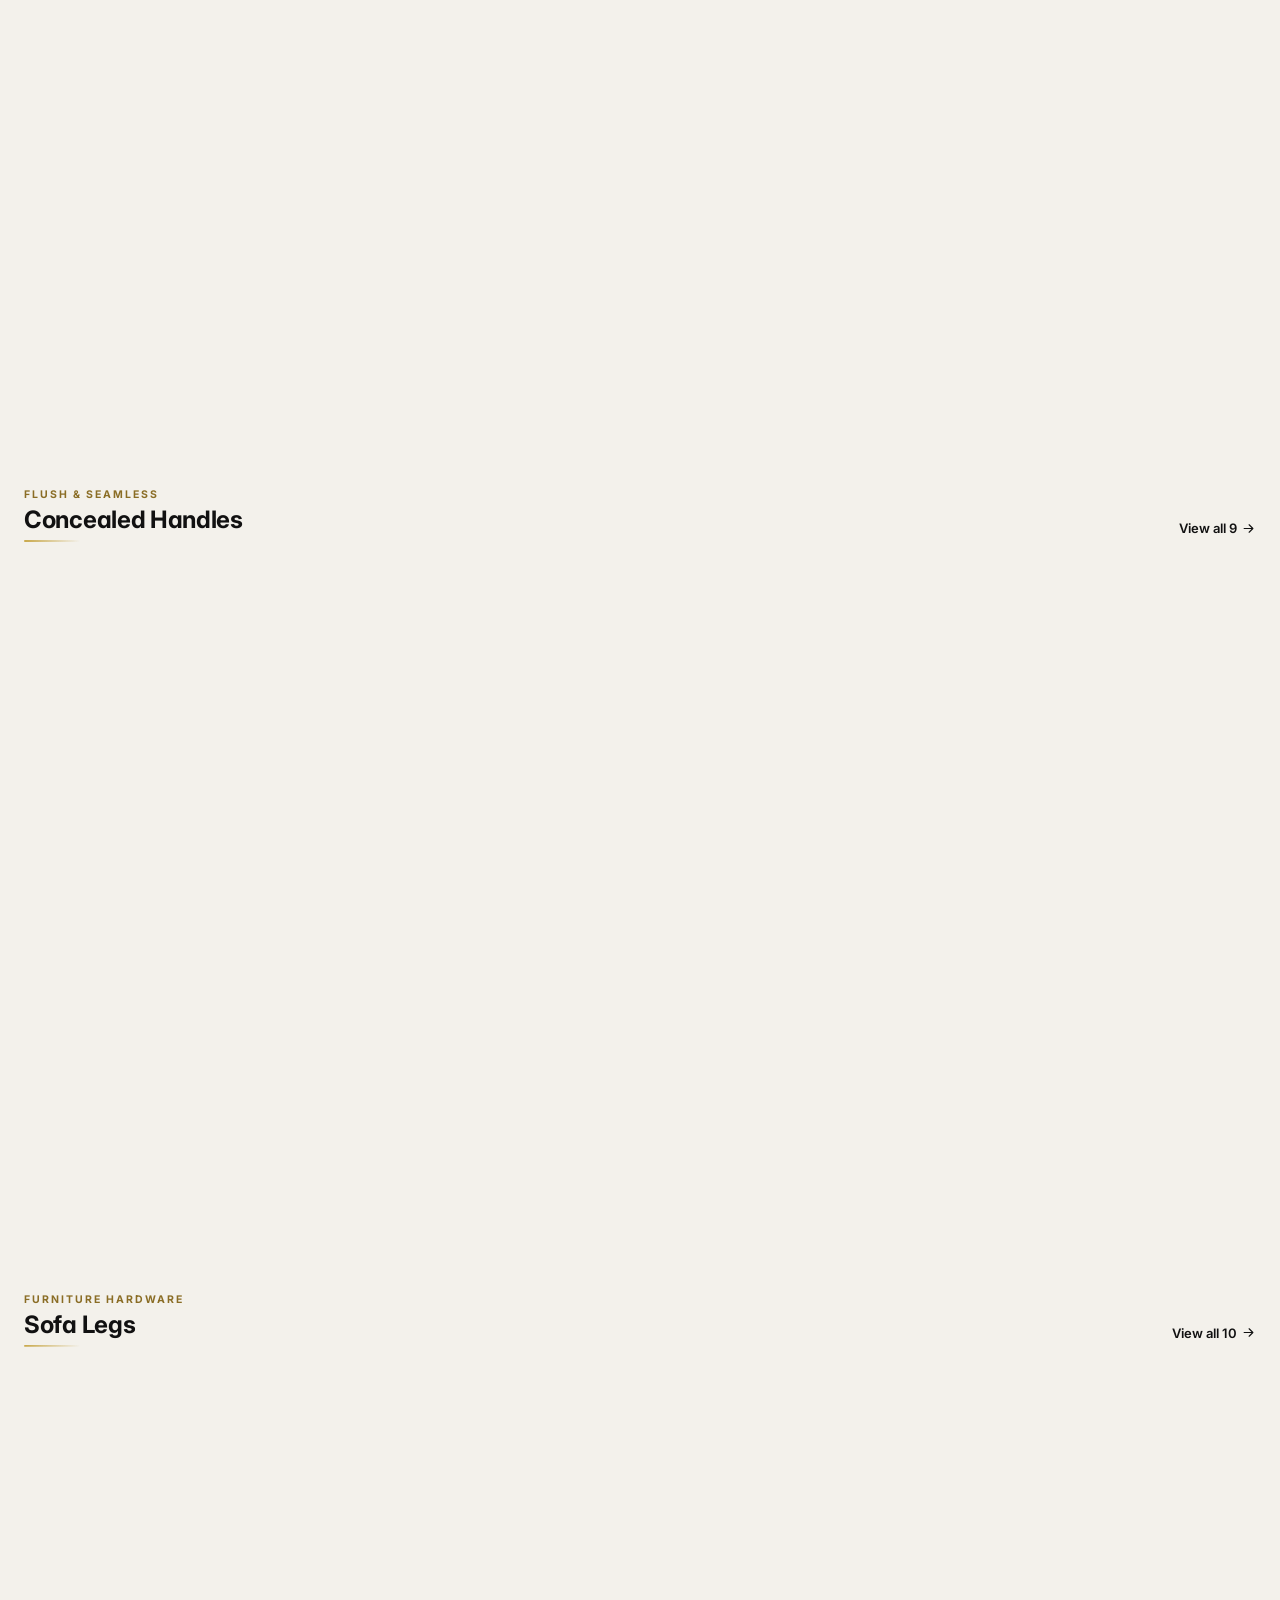
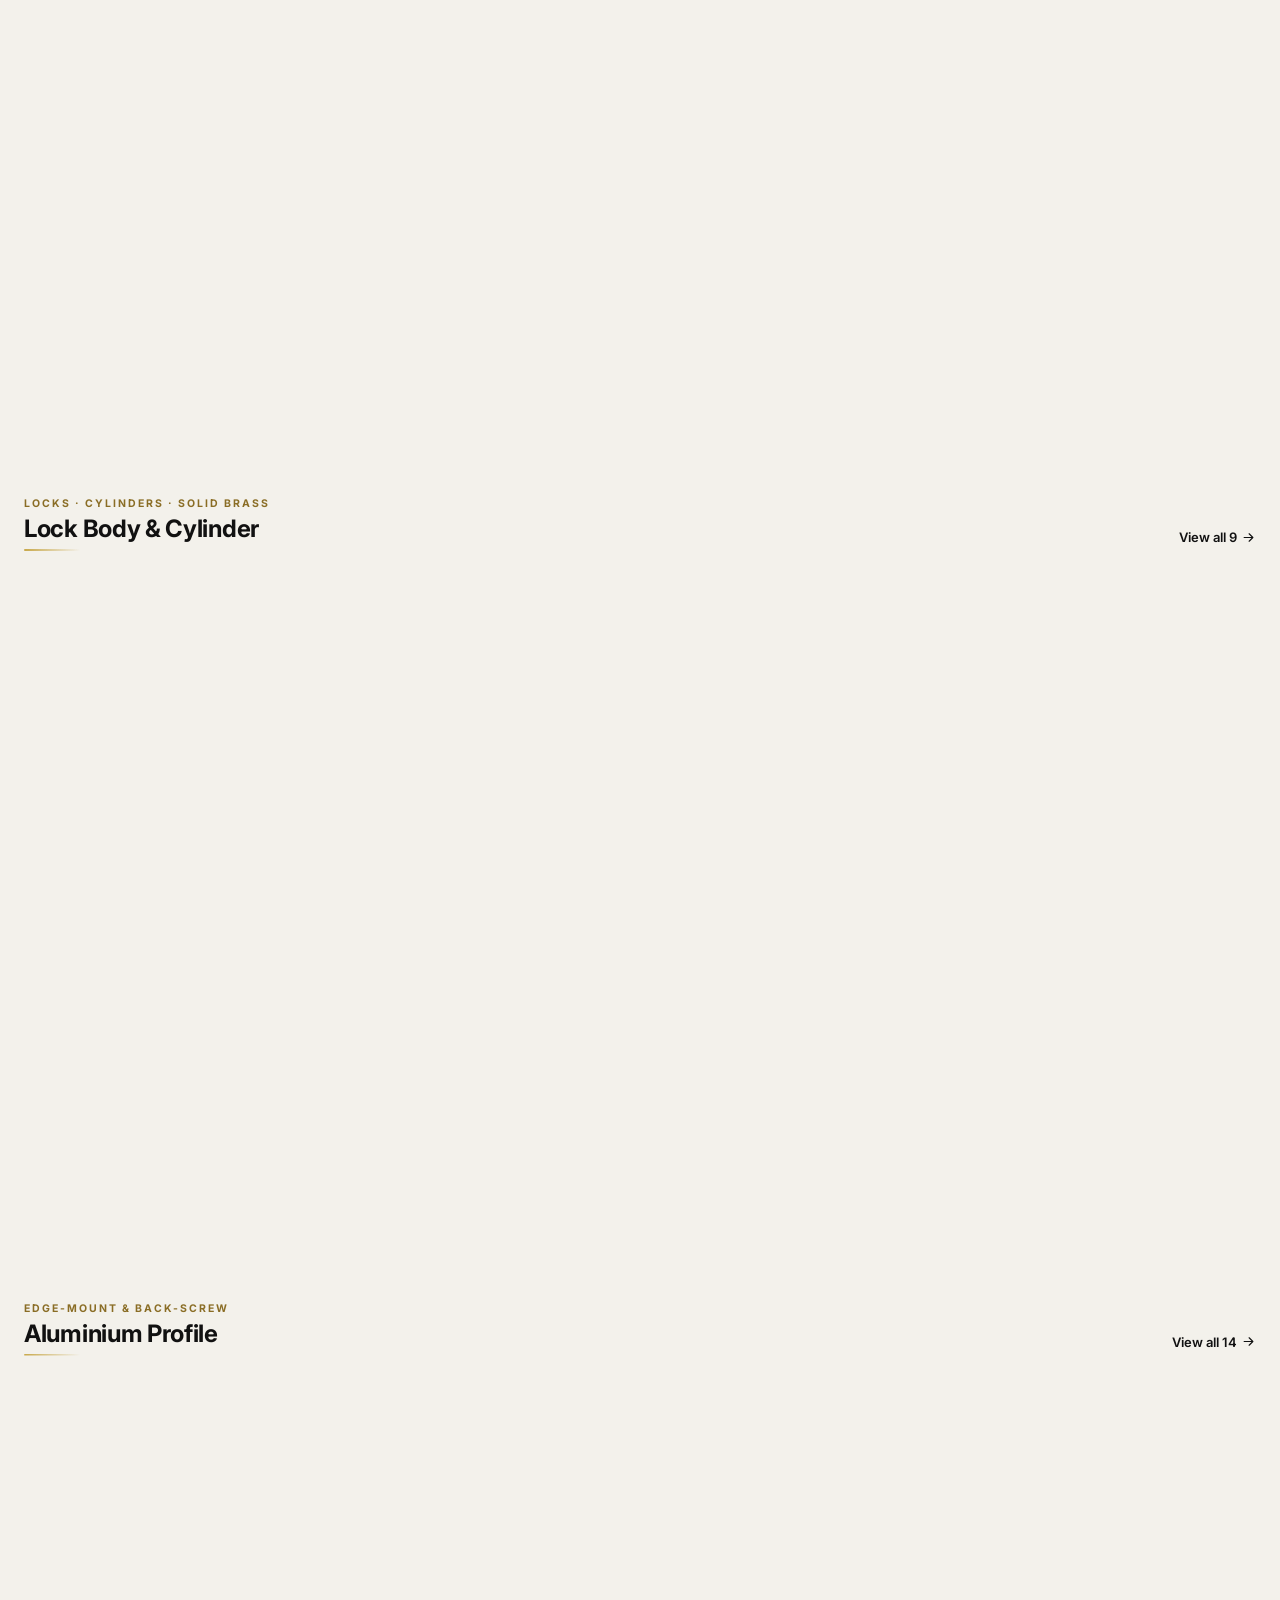
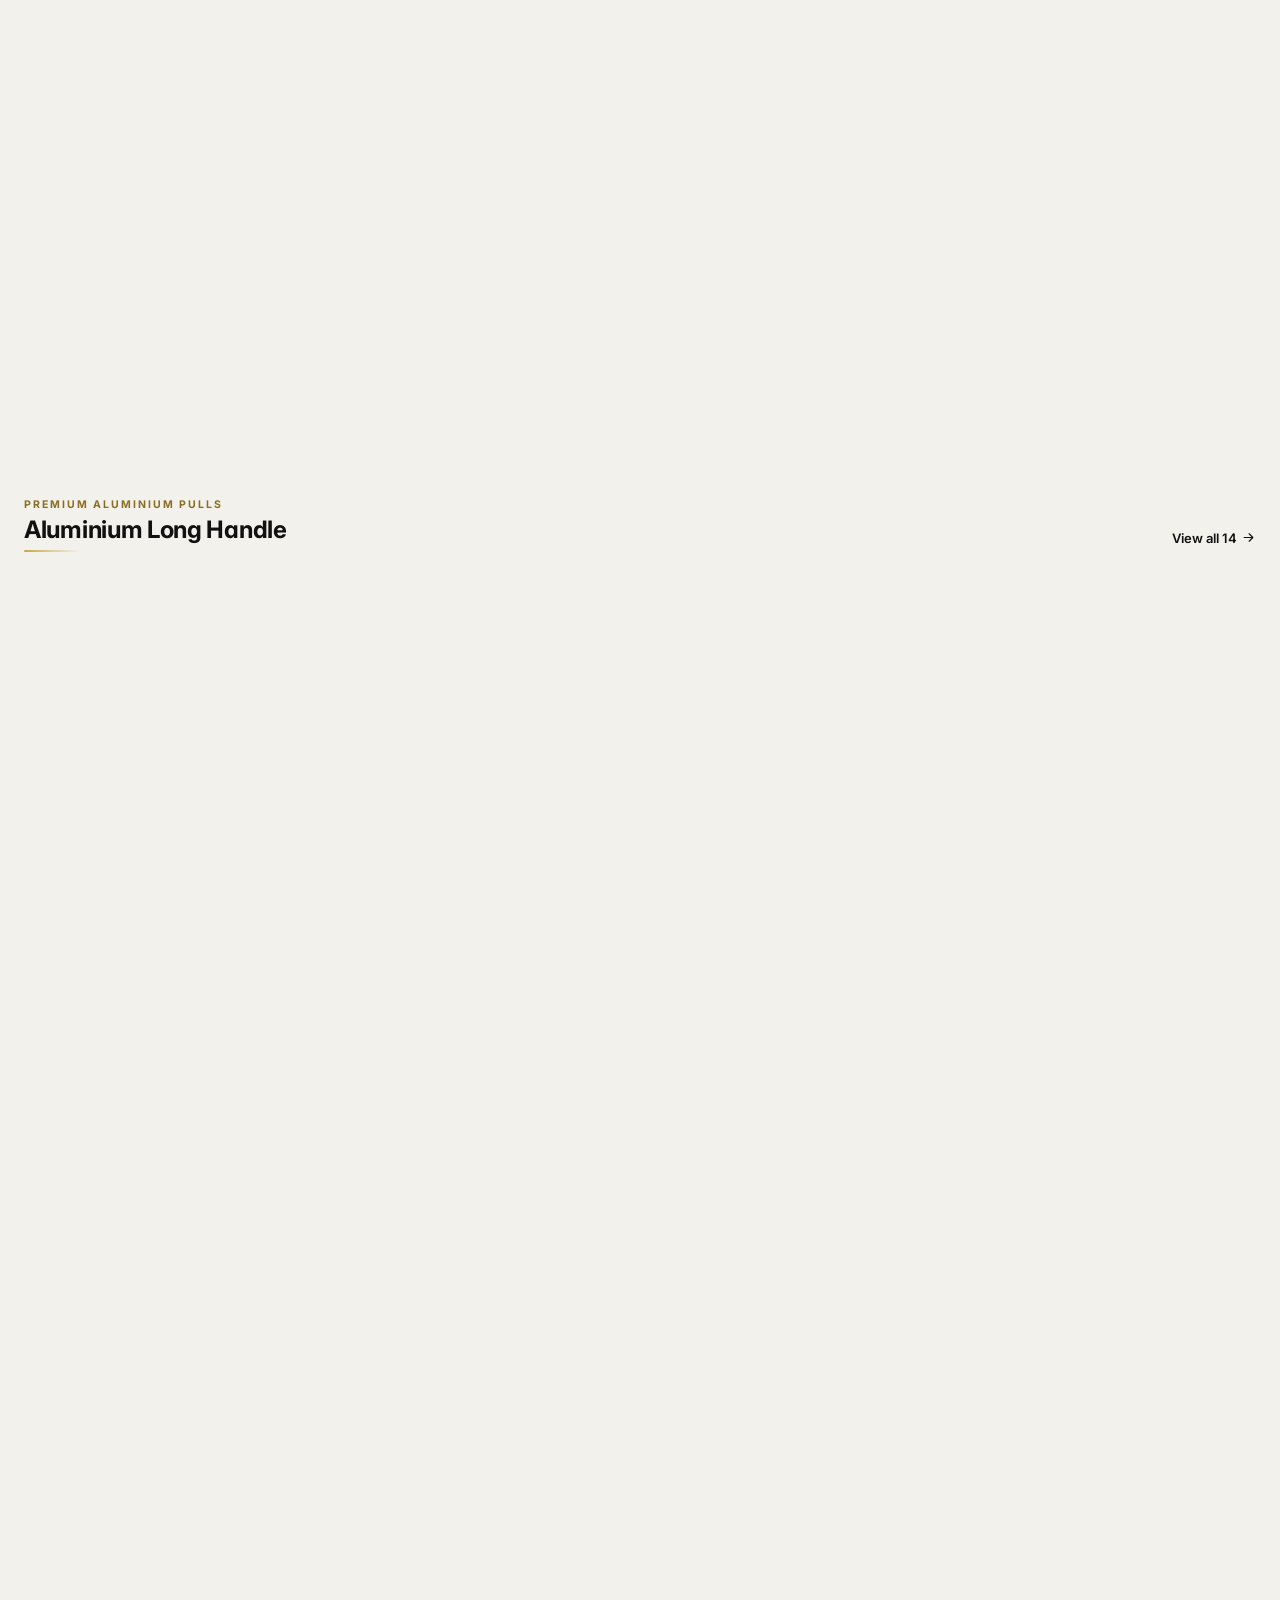
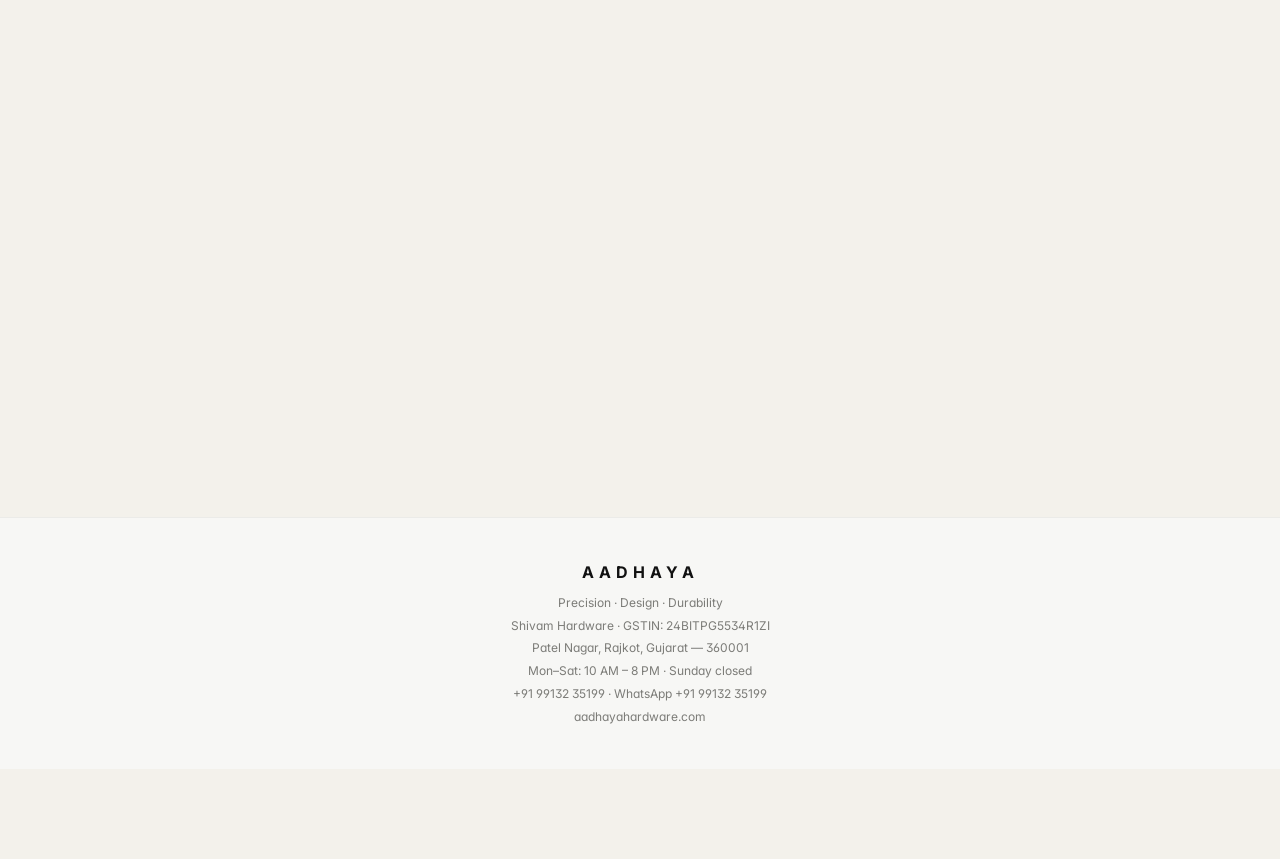
==== commit 0edfe3b7: "Launch card: iPhone/iPad always show animated WebP (Safari video not rendering in card) Co-Authored-" ====
--- a/index.html
+++ b/index.html
@@ -24,7 +24,7 @@
 <link rel="preload" as="image" href="launch-poster.jpg?v=1" fetchpriority="high">
 <link rel="preload" as="script" href="ui.js?v=6">
 <link rel="preload" as="script" href="livestock.js?v=5">
-<link rel="preload" as="script" href="offers.js?v=7">
+<link rel="preload" as="script" href="offers.js?v=8">
 <link rel="preload" as="script" href="catalog.js?v=8">
 <script src="speed.js?v=2"></script>
 <script type="application/ld+json">
@@ -877,5 +877,5 @@
 updateBadge();render();
 if('serviceWorker' in navigator){window.addEventListener('load',()=>{navigator.serviceWorker.register('sw.js').catch(()=>{})})}
 </script>
-</body></html><script src="catalog.js?v=8"></script><script src="stock.js?v=5"></script><script src="price.js?v=3"></script><script src="finish.js?v=2"></script><script src="offers.js?v=7"></script><script src="order-sync.js"></script><script src="ui.js?v=6"></script><script src="visits.js"></script><script src="premium.js?v=2"></script>
+</body></html><script src="catalog.js?v=8"></script><script src="stock.js?v=5"></script><script src="price.js?v=3"></script><script src="finish.js?v=2"></script><script src="offers.js?v=8"></script><script src="order-sync.js"></script><script src="ui.js?v=6"></script><script src="visits.js"></script><script src="premium.js?v=2"></script>
 <script src="livestock.js?v=5"></script><script src="logo.js?v=3"></script><script src="glass.js?v=1"></script><script src="catvideo.js?v=2"></script><script src="select.js?v=1"></script><script src="swipe.js?v=1"></script>
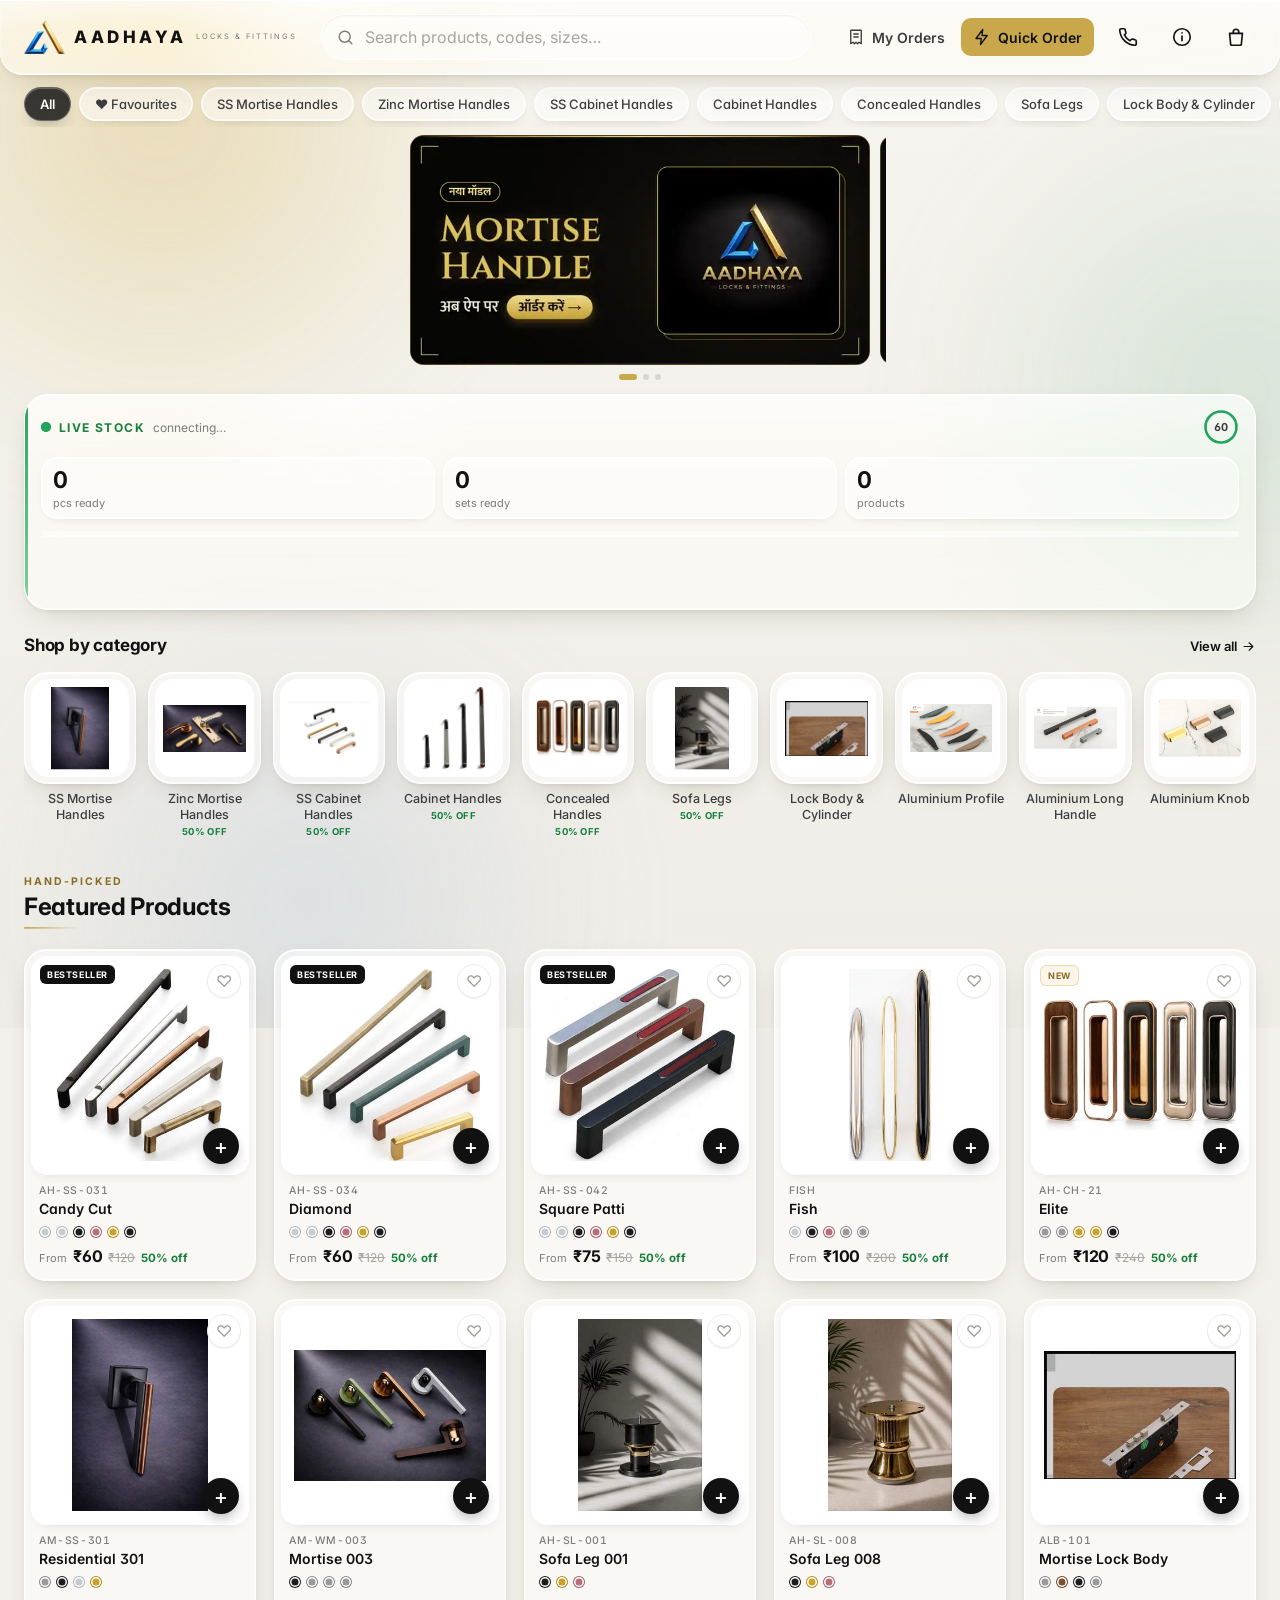
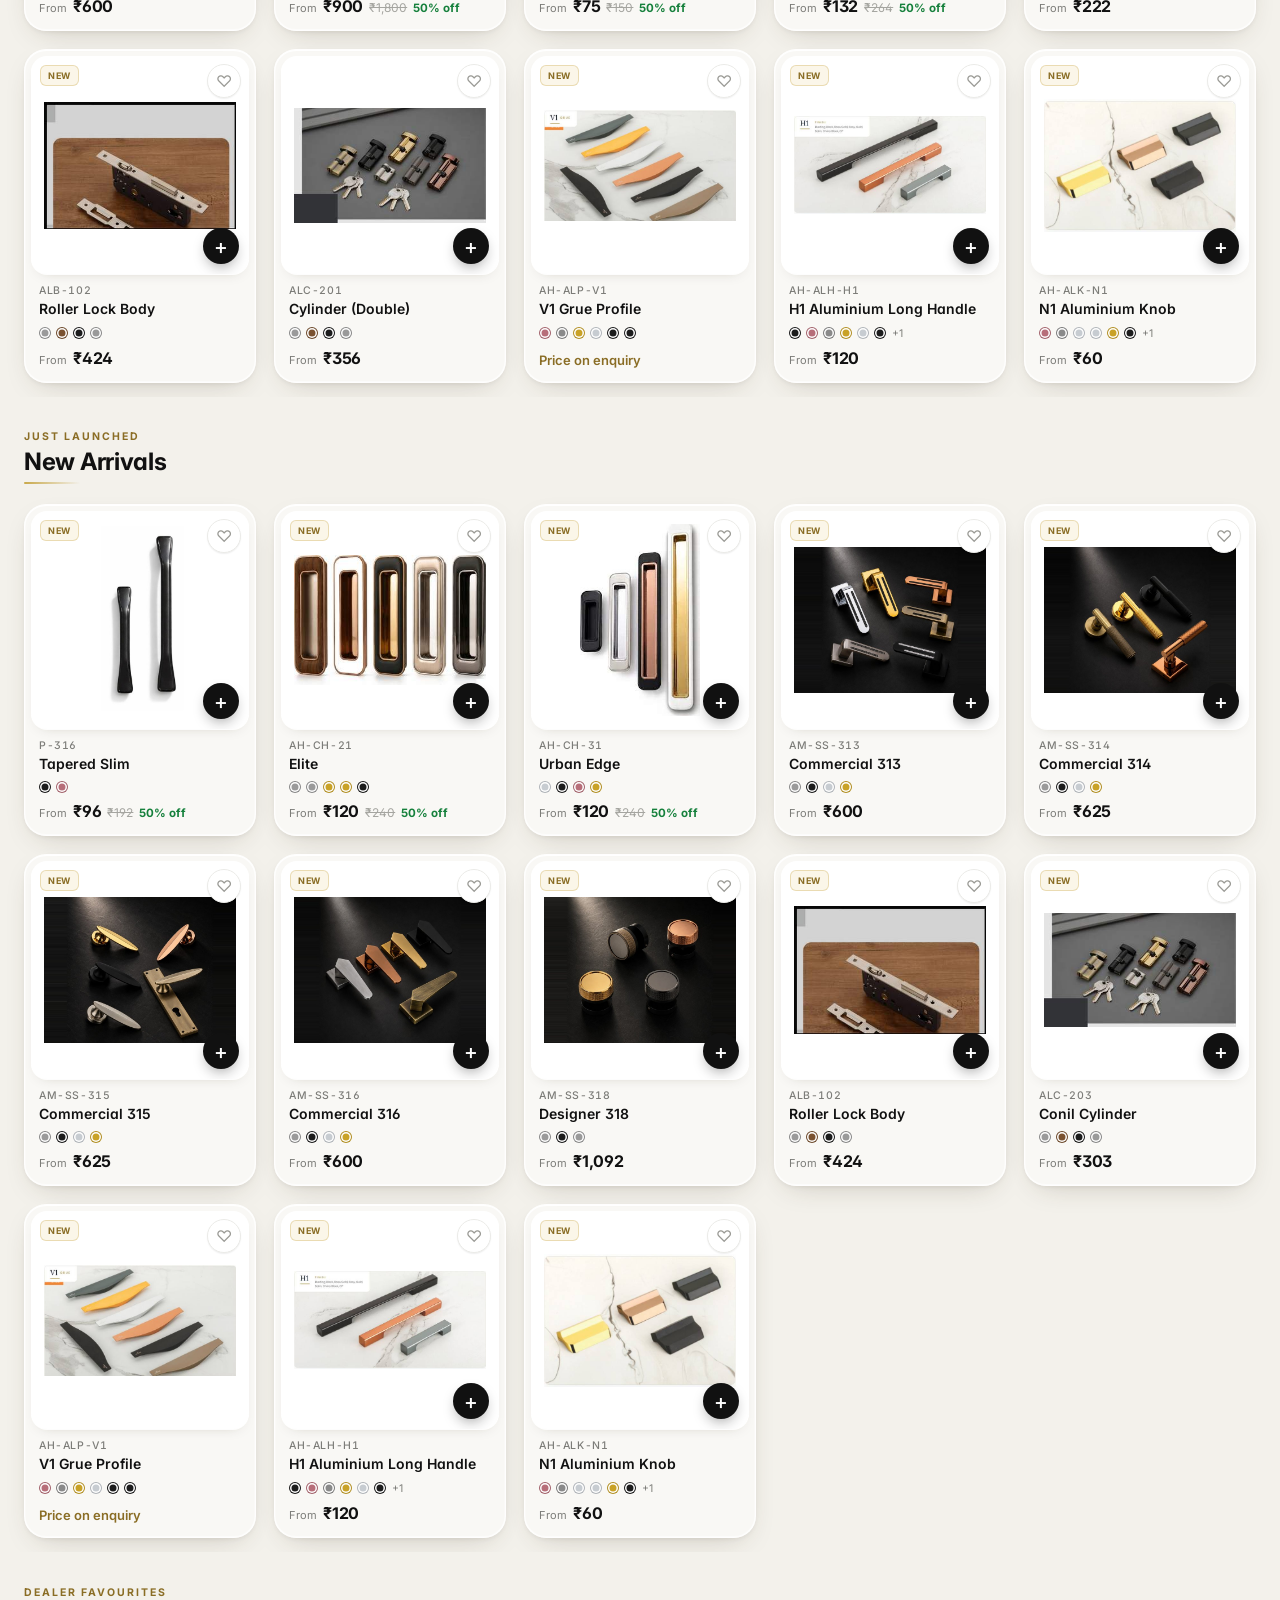
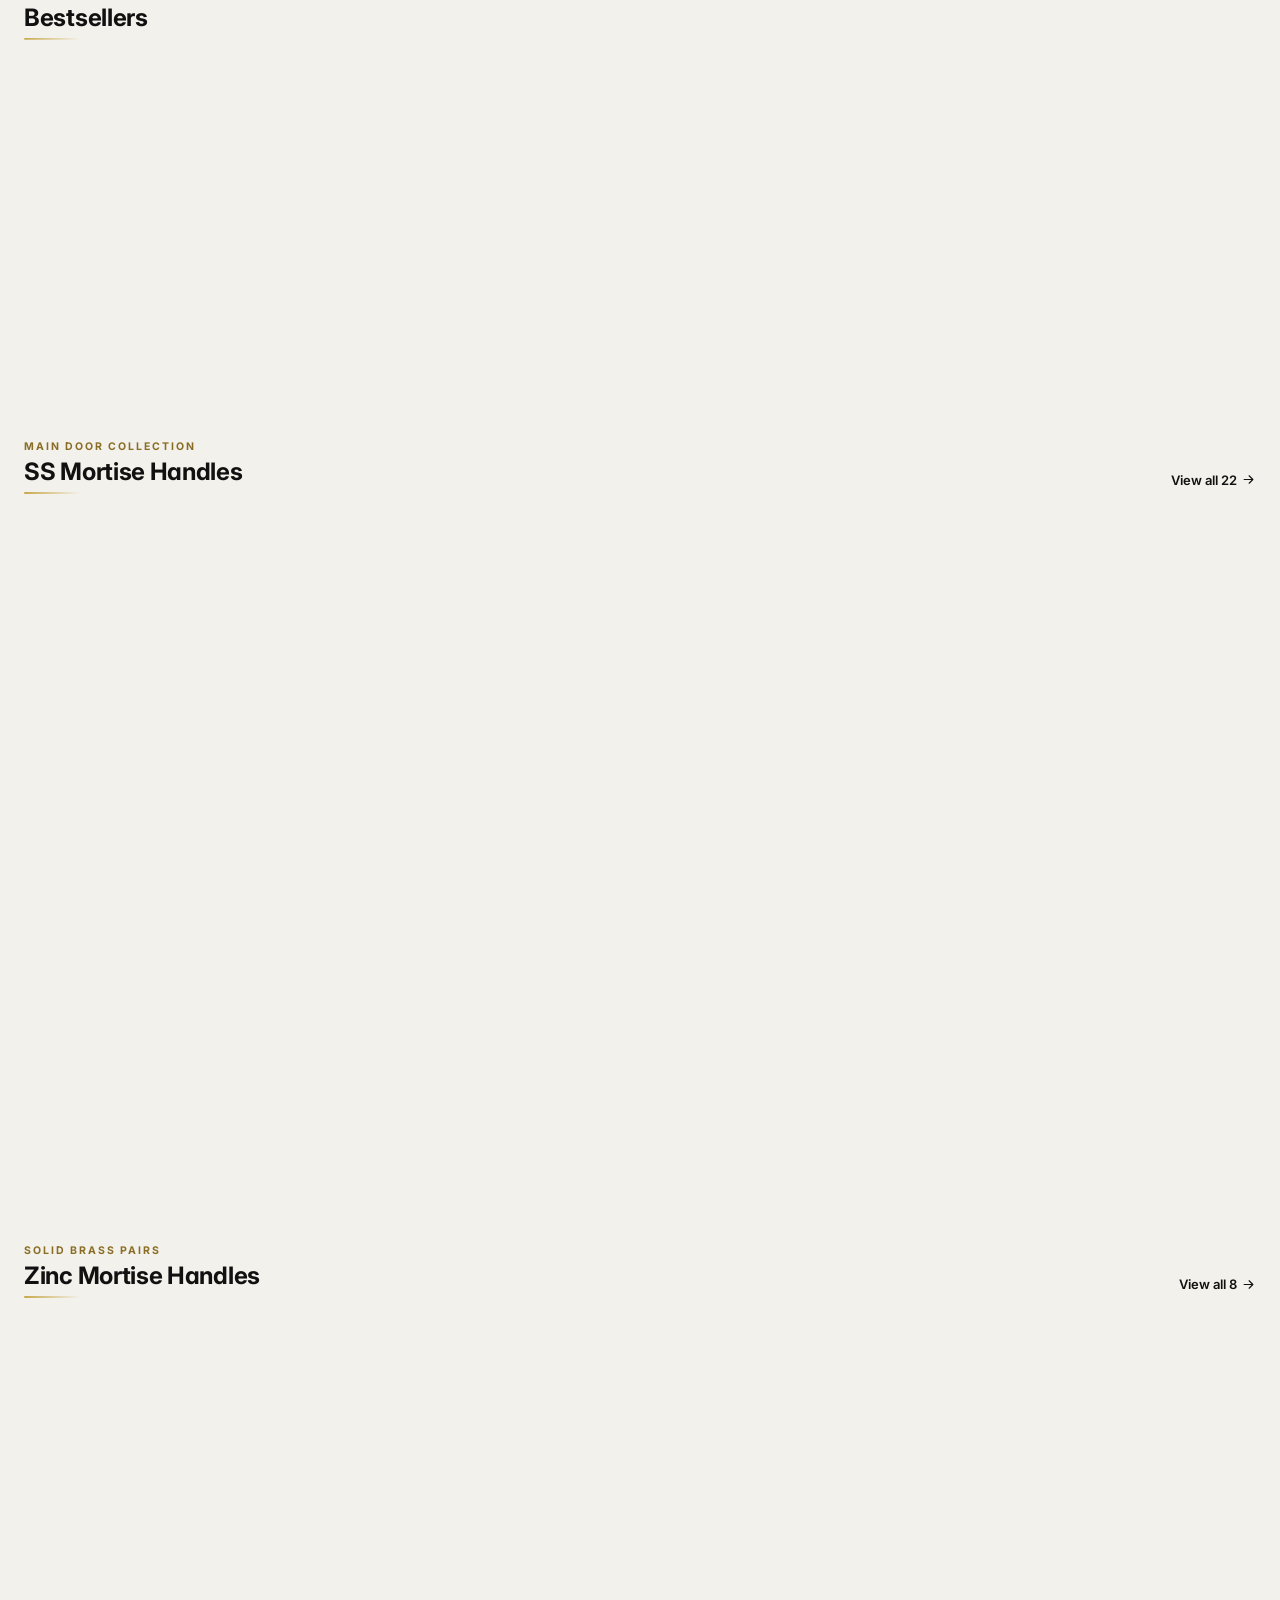
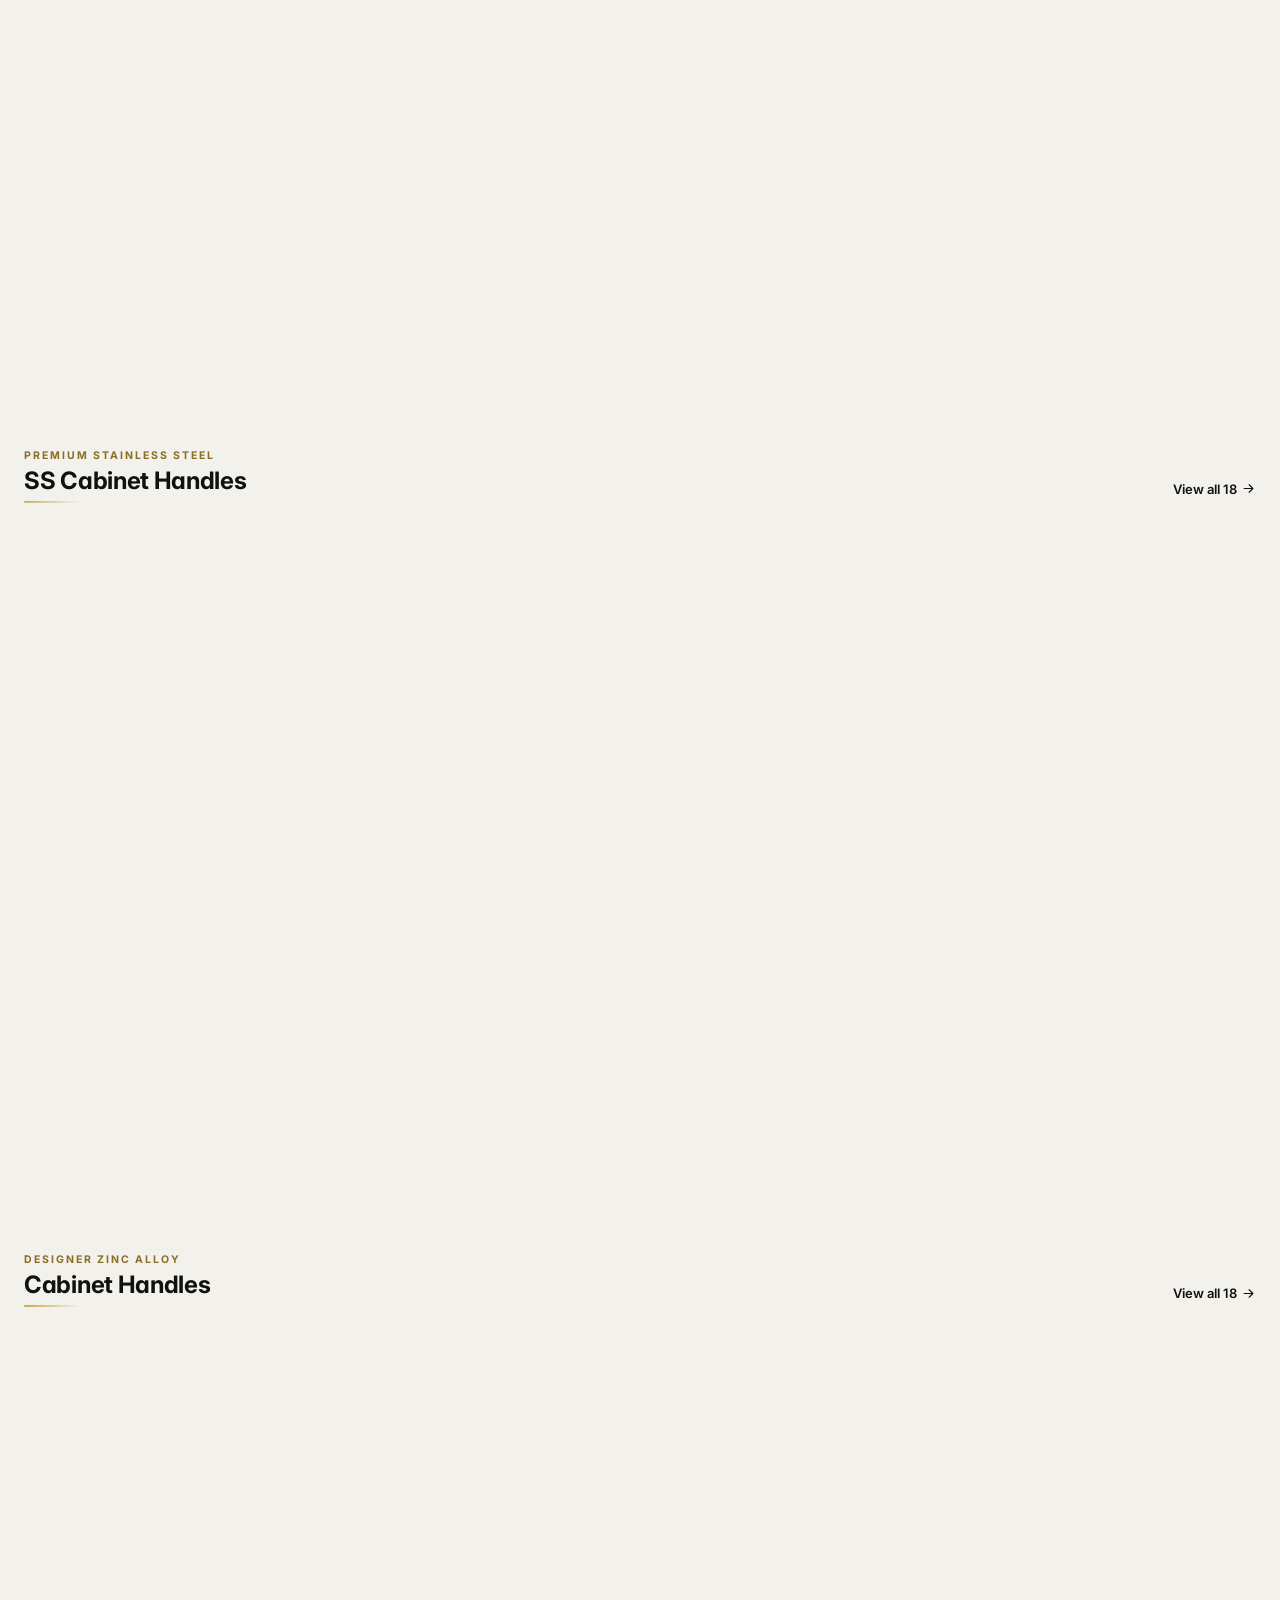
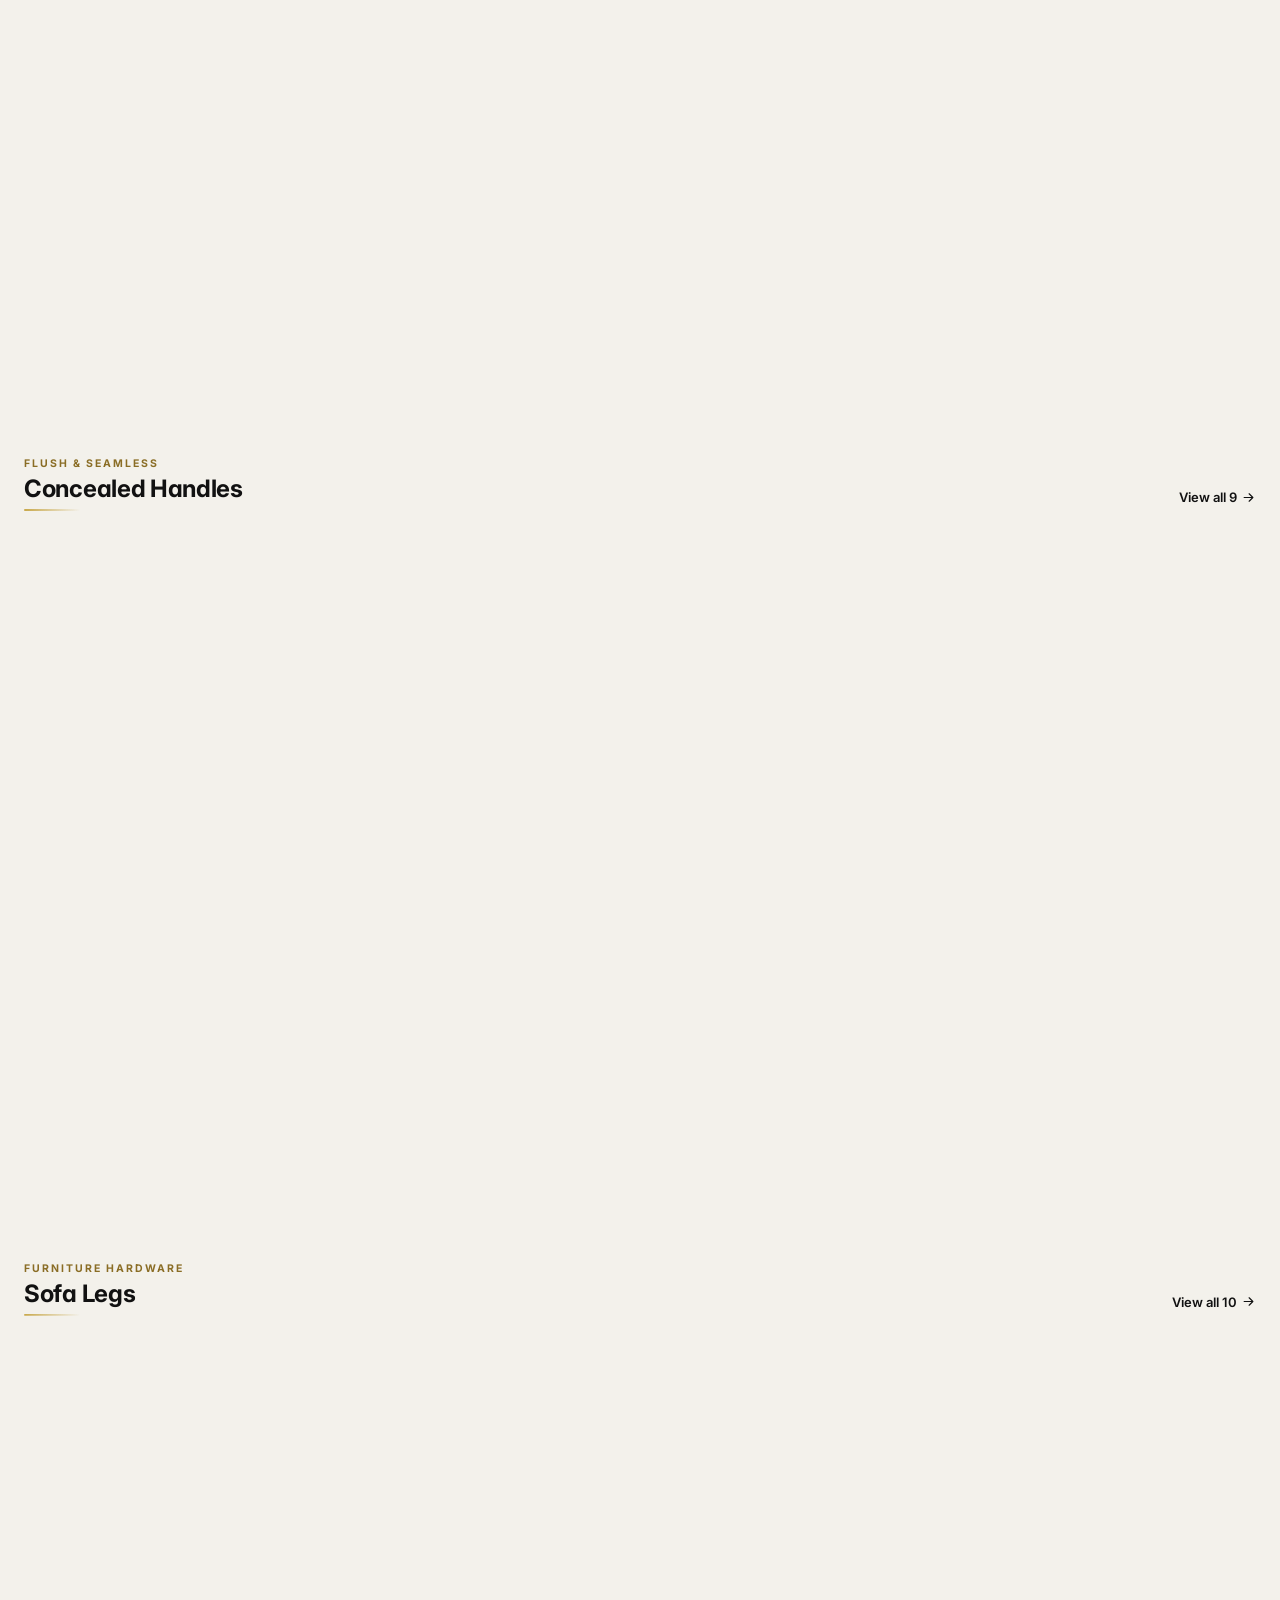
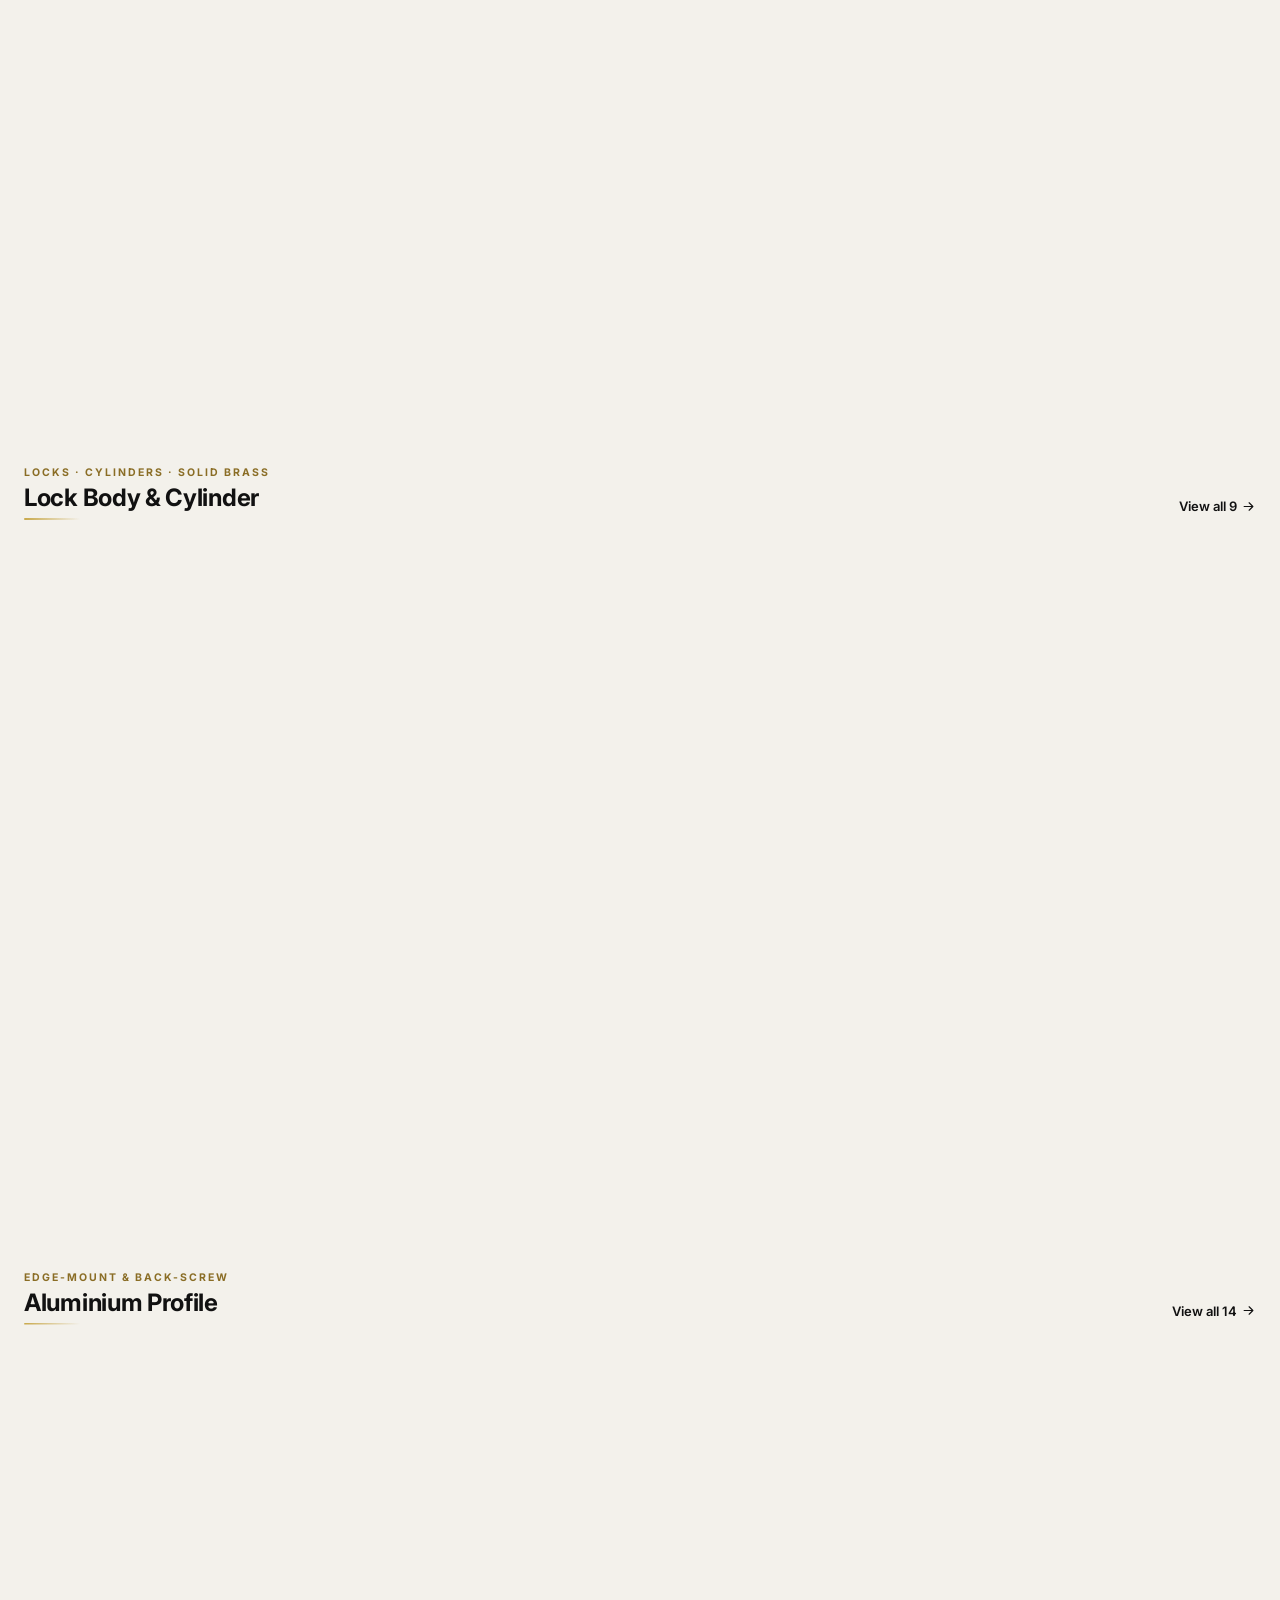
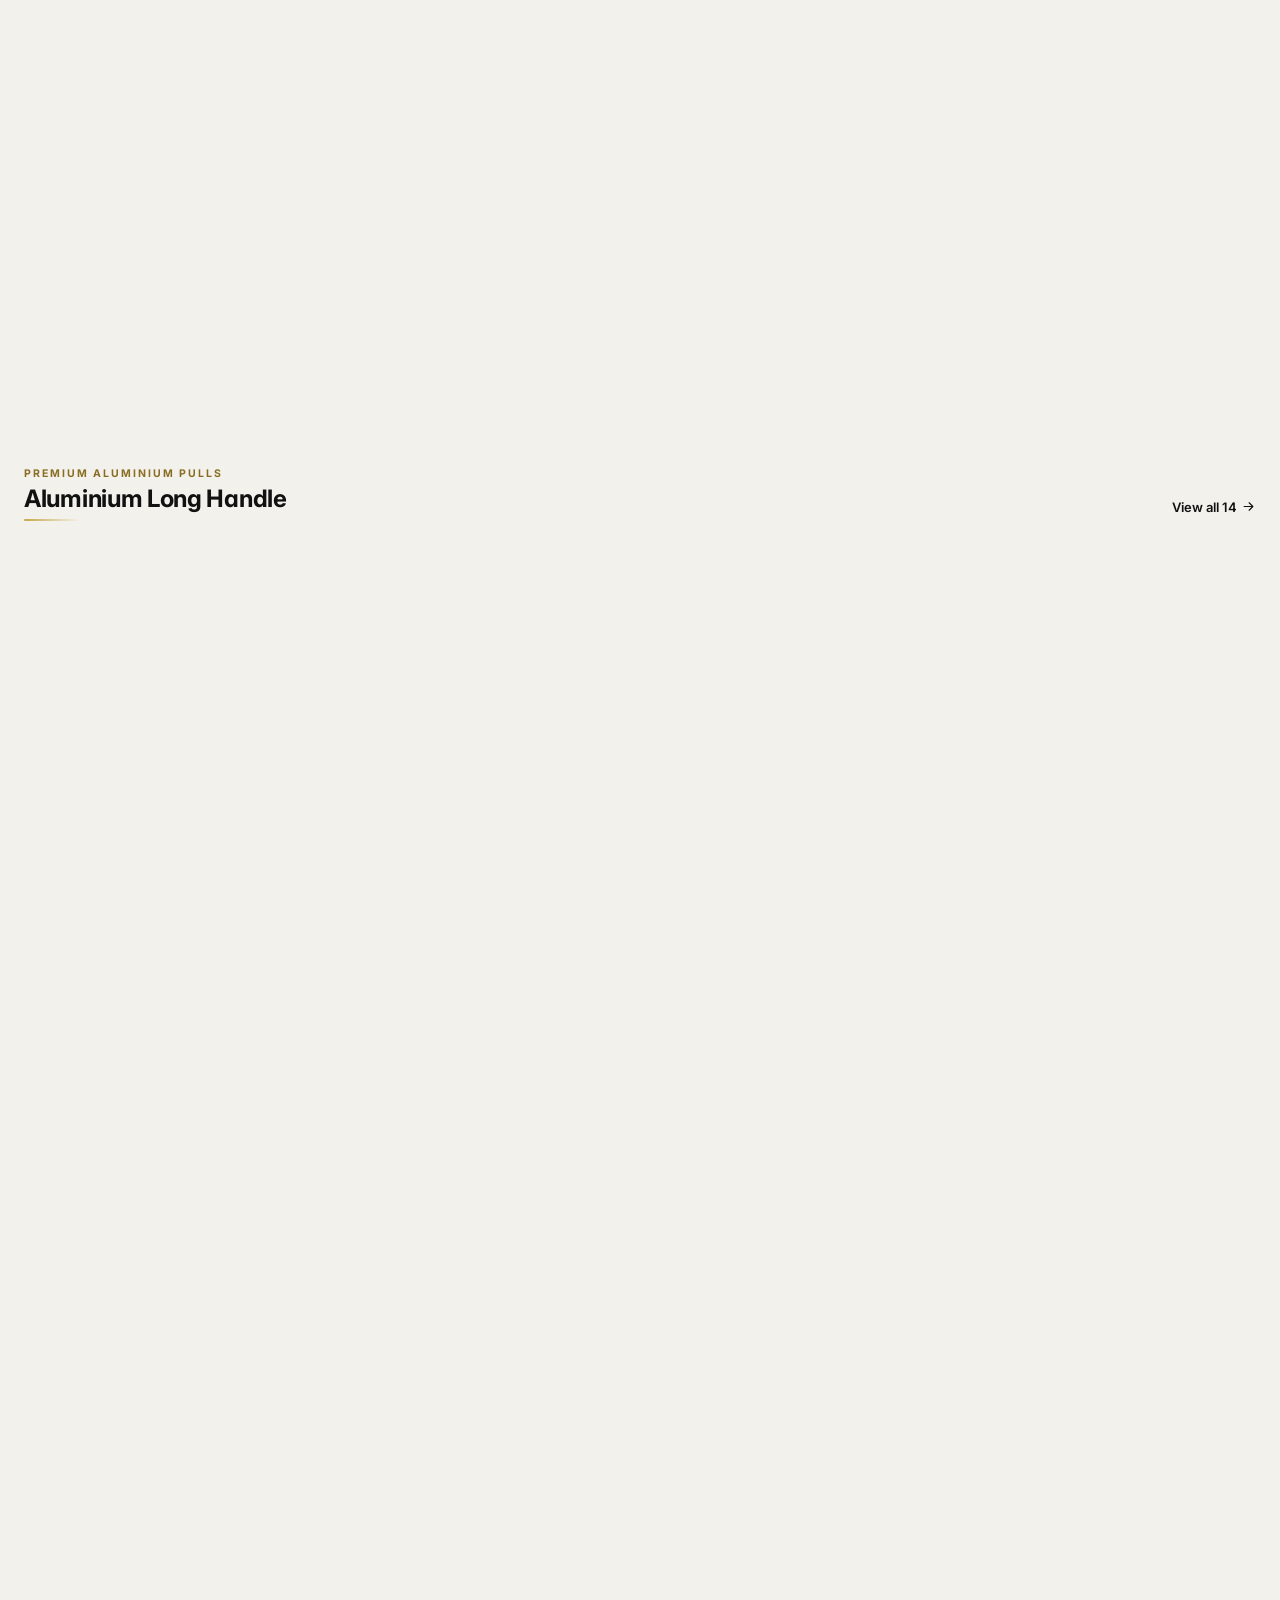
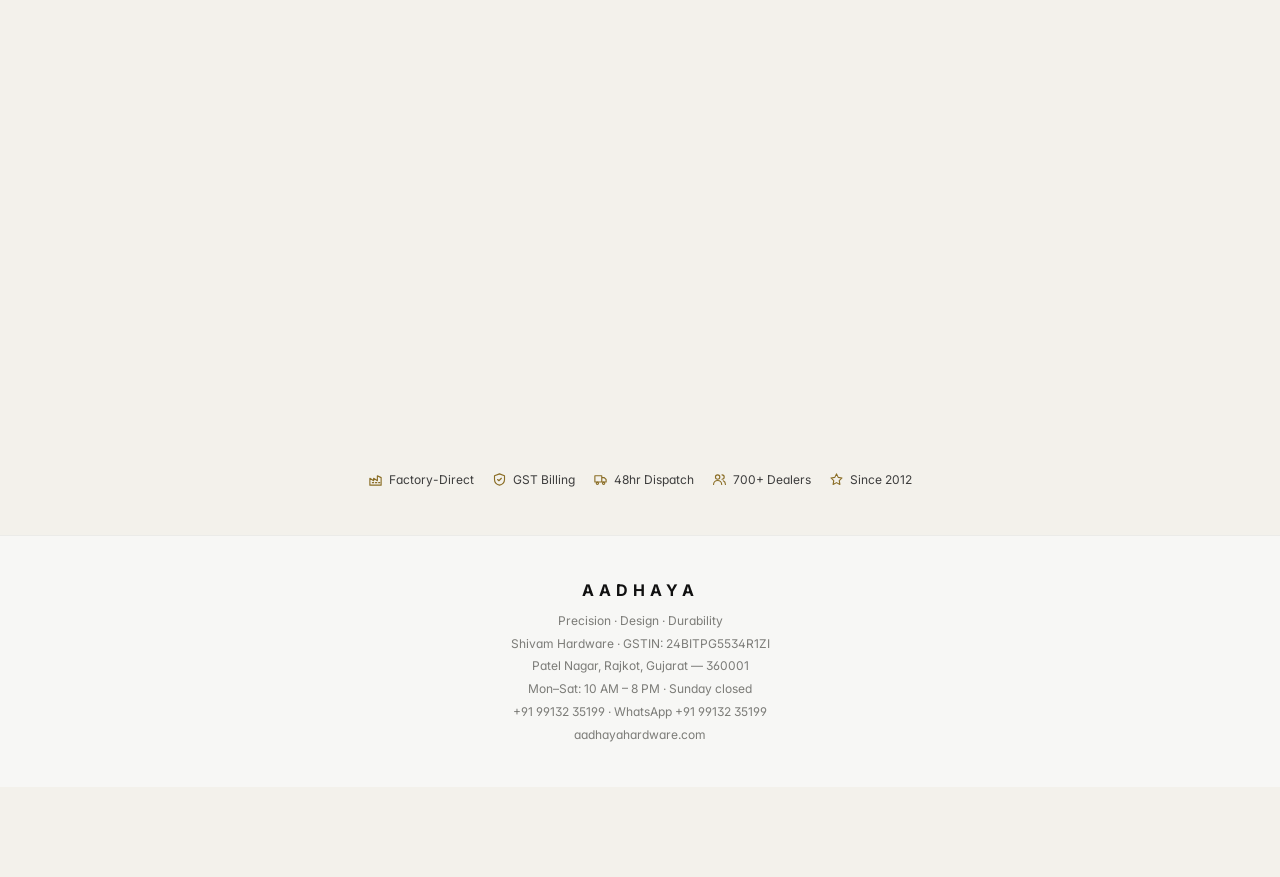
==== commit 30555b5a: "Move trust badges below categories (bottom of page) Co-Authored-By: Claude Opus 5.5 <noreply@anthrop" ====
--- a/index.html
+++ b/index.html
@@ -427,7 +427,6 @@
 </header>
 
 <div class="chips" id="chips"></div>
-<div class="trust"><div>🏭 Factory-Direct</div><div>🛡️ GST Billing</div><div>🚚 48hr Dispatch</div><div>👥 700+ Dealers</div><div>★ Since 2012</div></div>
 <div id="heroWrap"><div class="hero">
  <div class="hrow"><div class="ov">Order Catalogue · 2026</div><span class="hoff">★ 50% OFF · Select Categories</span></div>
  <h1>Order Direct.<br><em>Delivered in 48hr.</em></h1>
@@ -436,6 +435,7 @@
 </div></div>
 
 <div id="content"></div>
+<div class="trust" style="margin:18px auto 8px;flex-wrap:wrap;justify-content:center;row-gap:6px"><div>🏭 Factory-Direct</div><div>🛡️ GST Billing</div><div>🚚 48hr Dispatch</div><div>👥 700+ Dealers</div><div>★ Since 2012</div></div>
 <footer>
  <b>AADHAYA</b>
  <p>Precision · Design · Durability<br>
